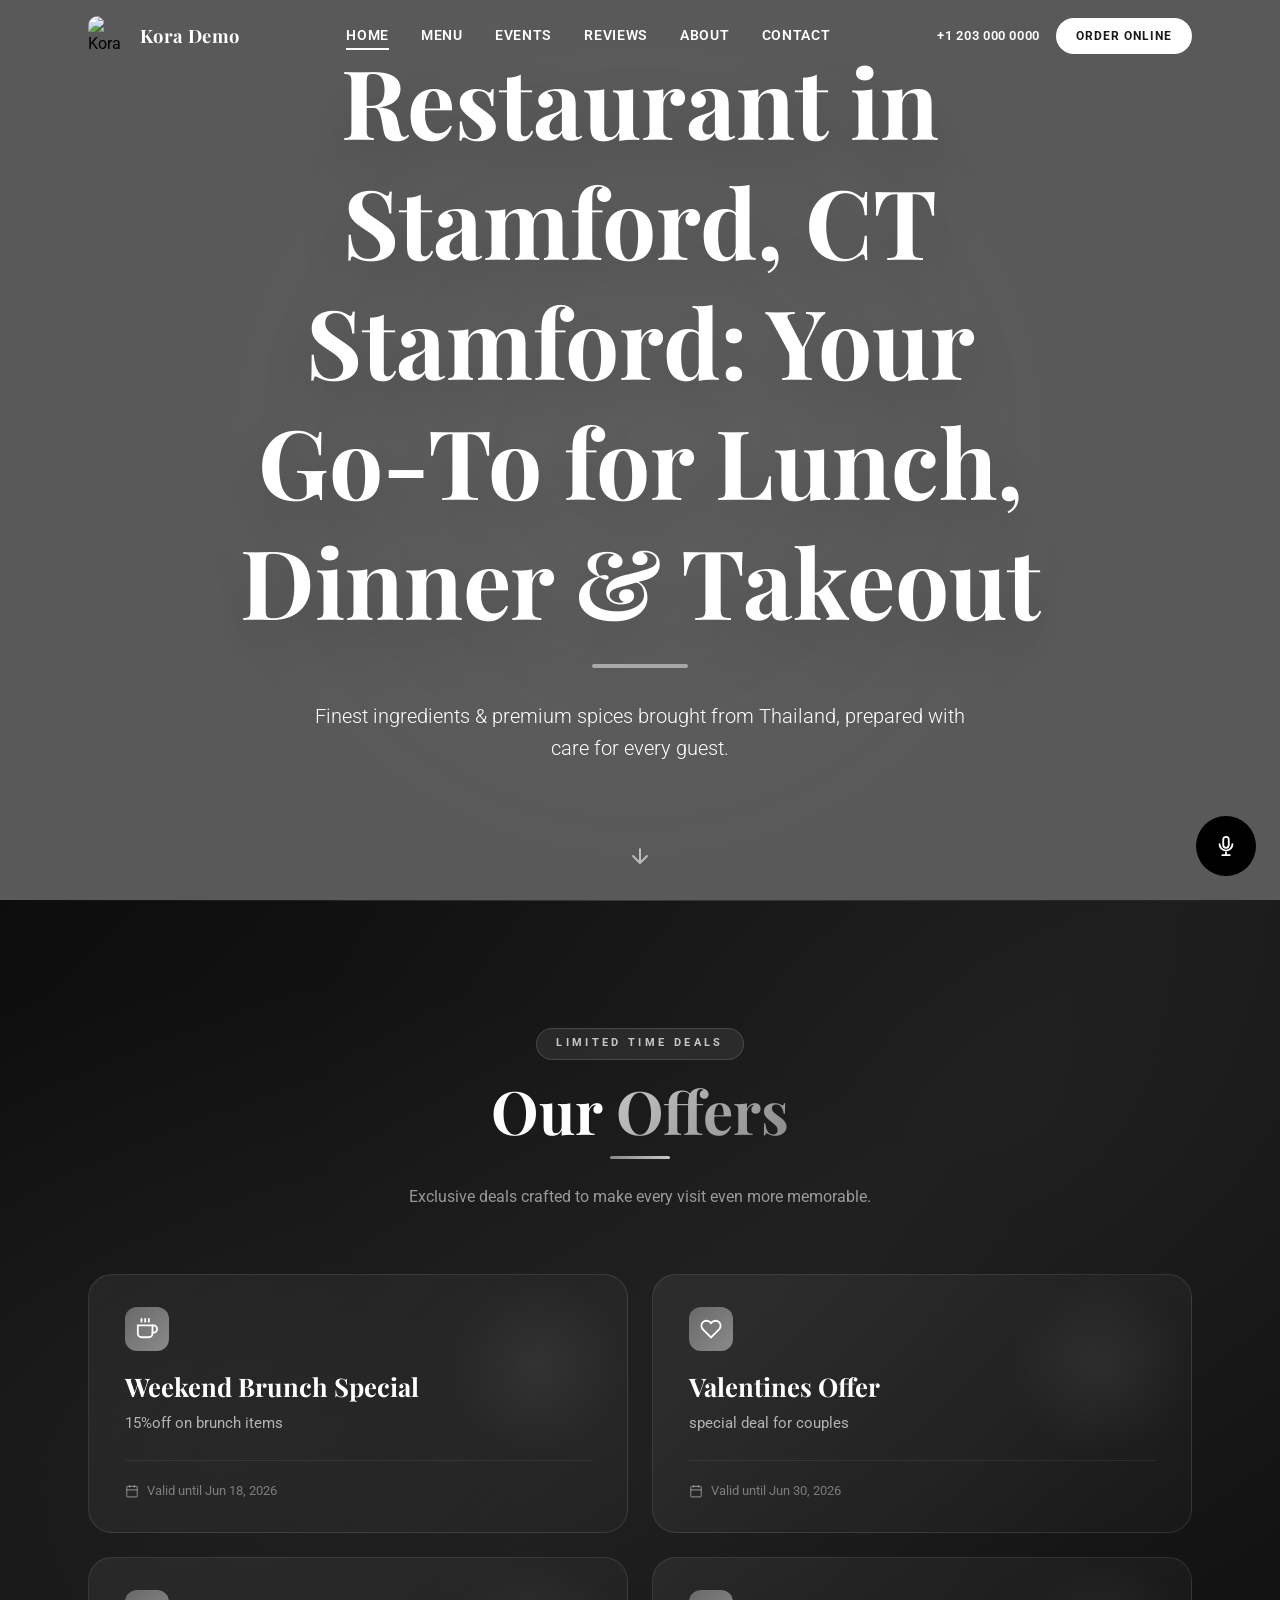
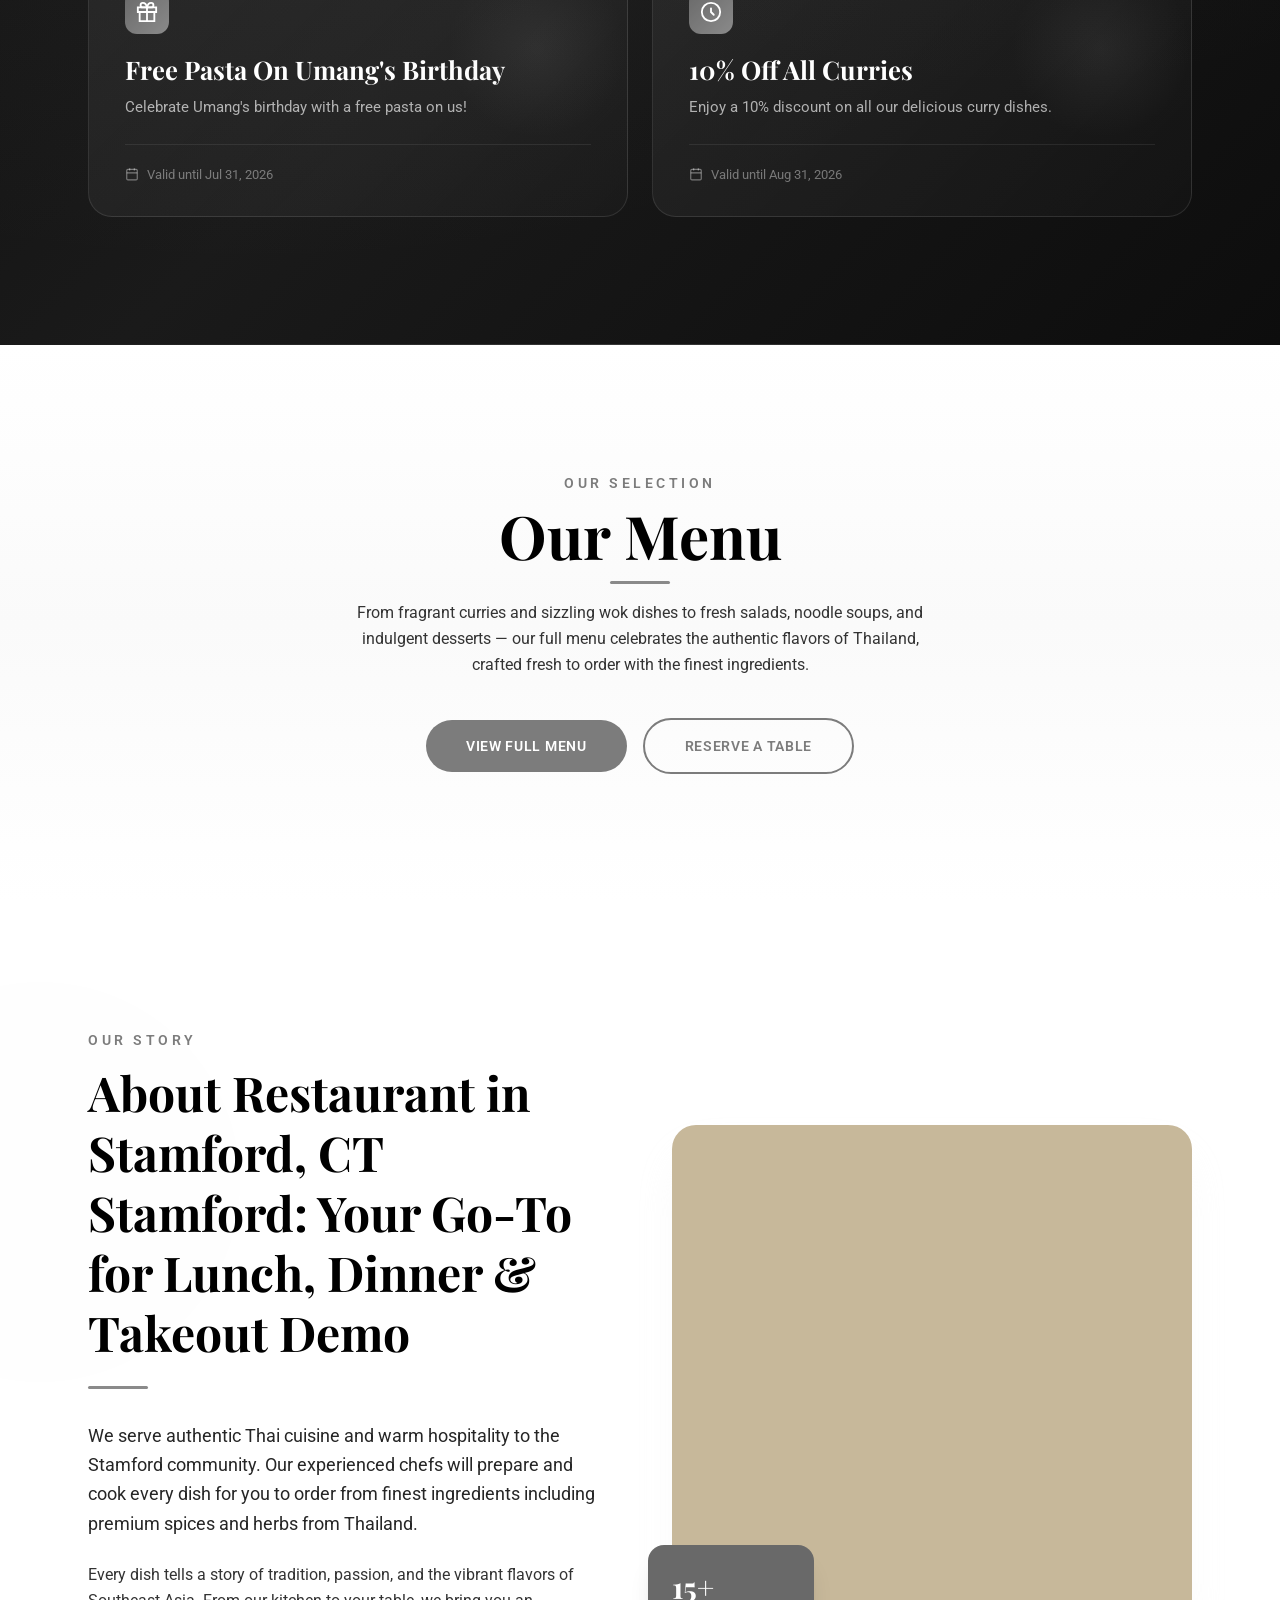
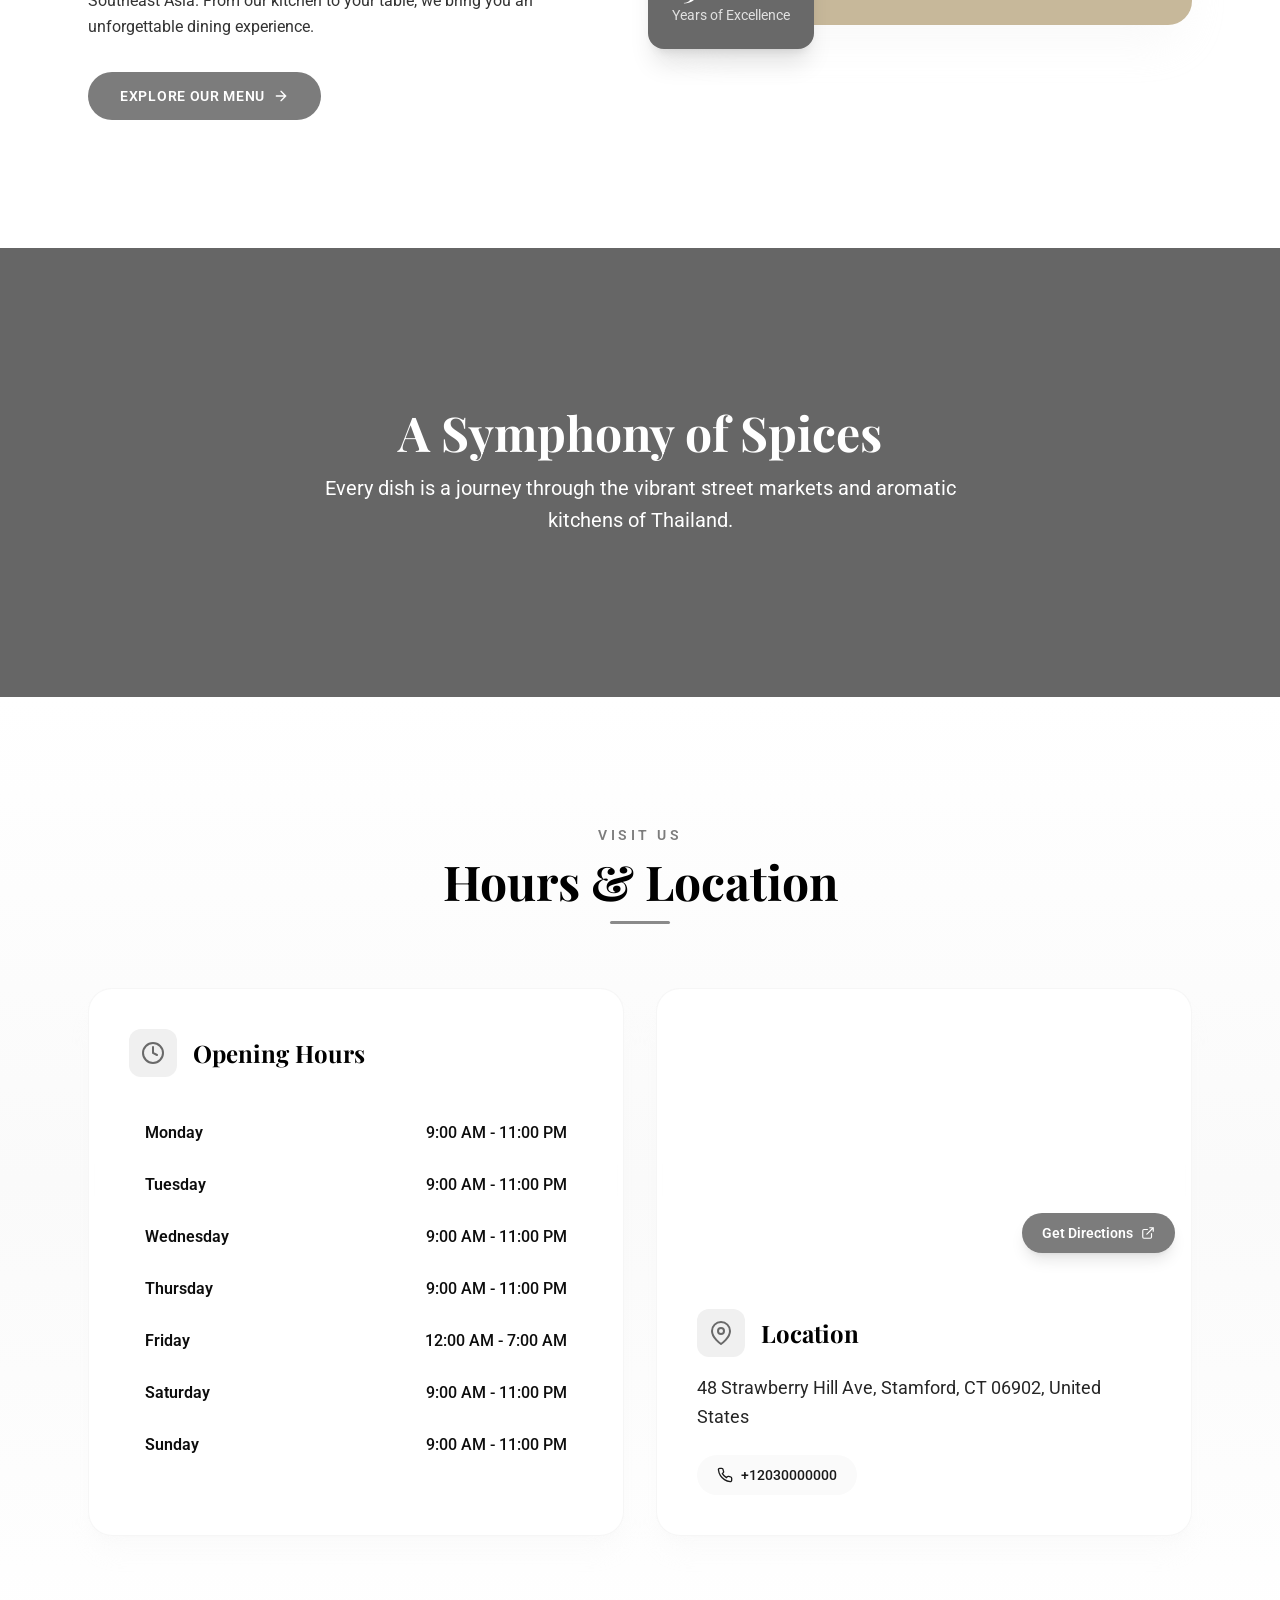
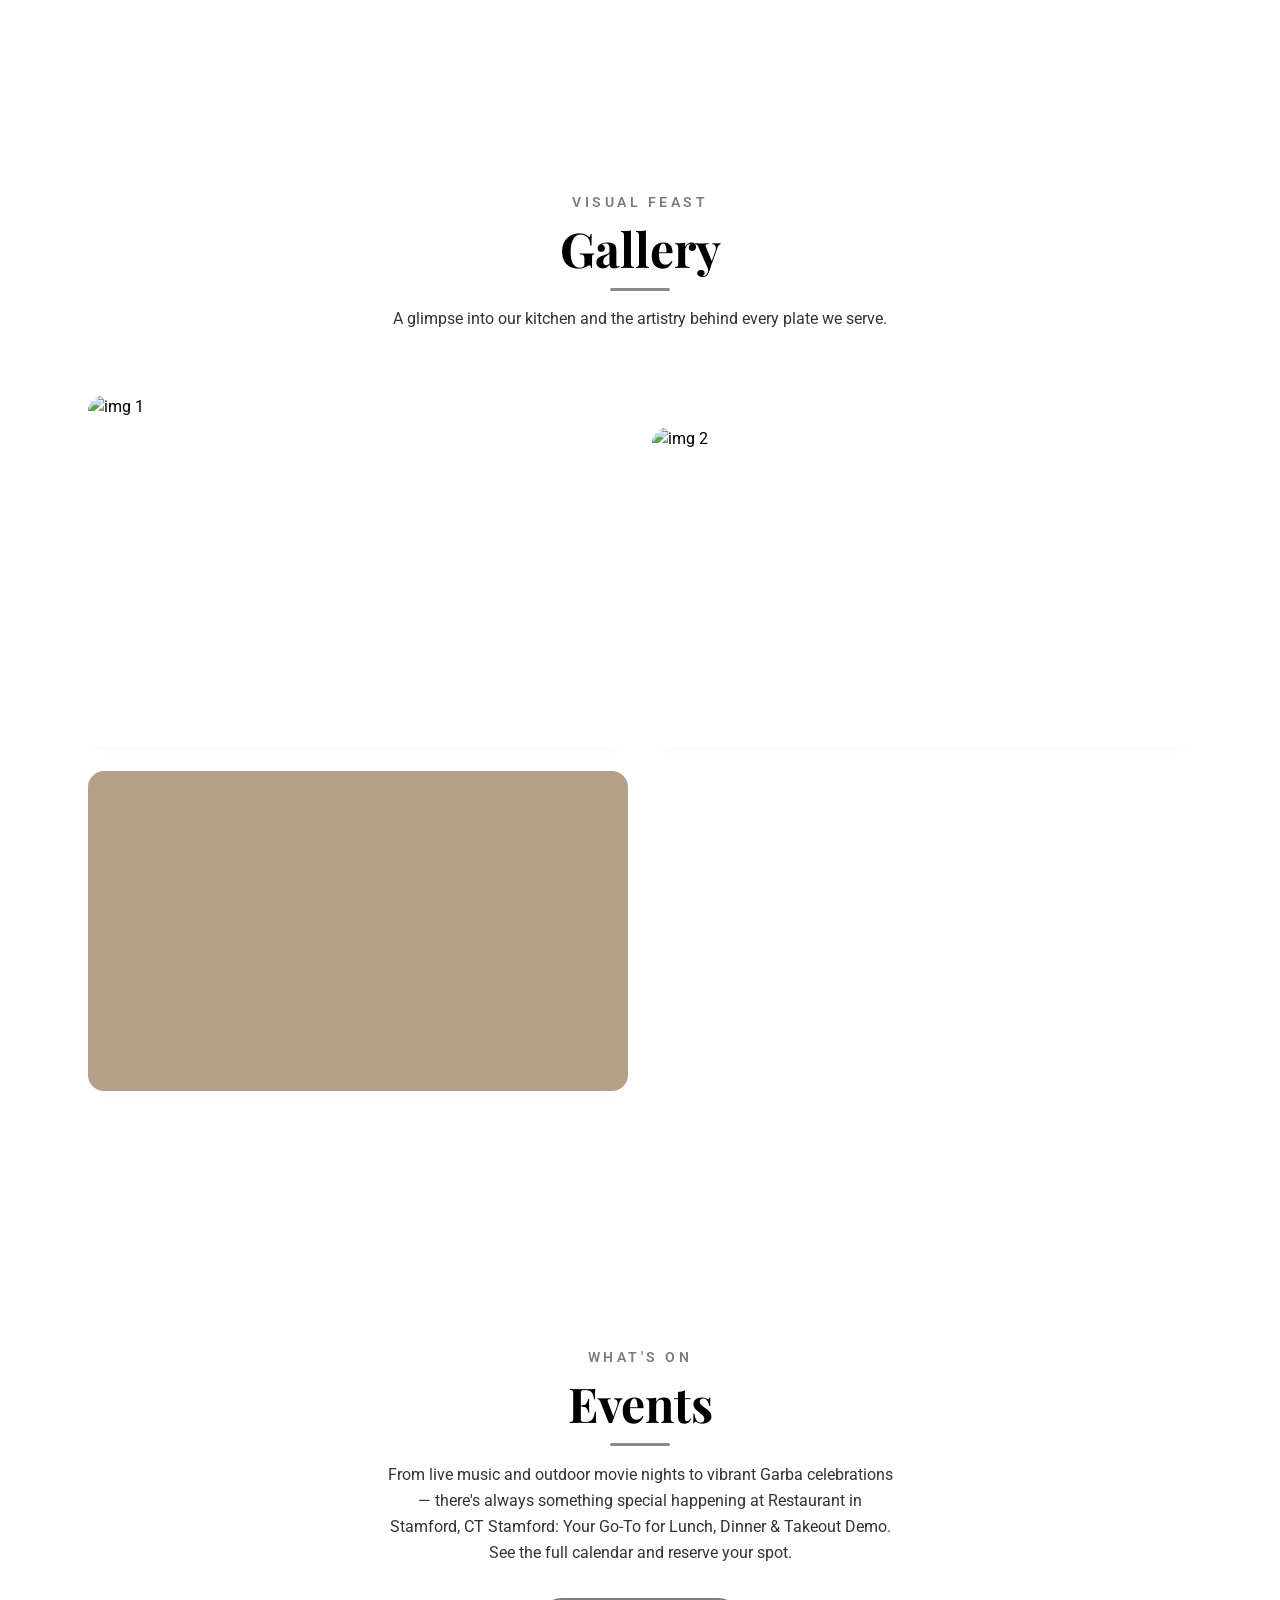
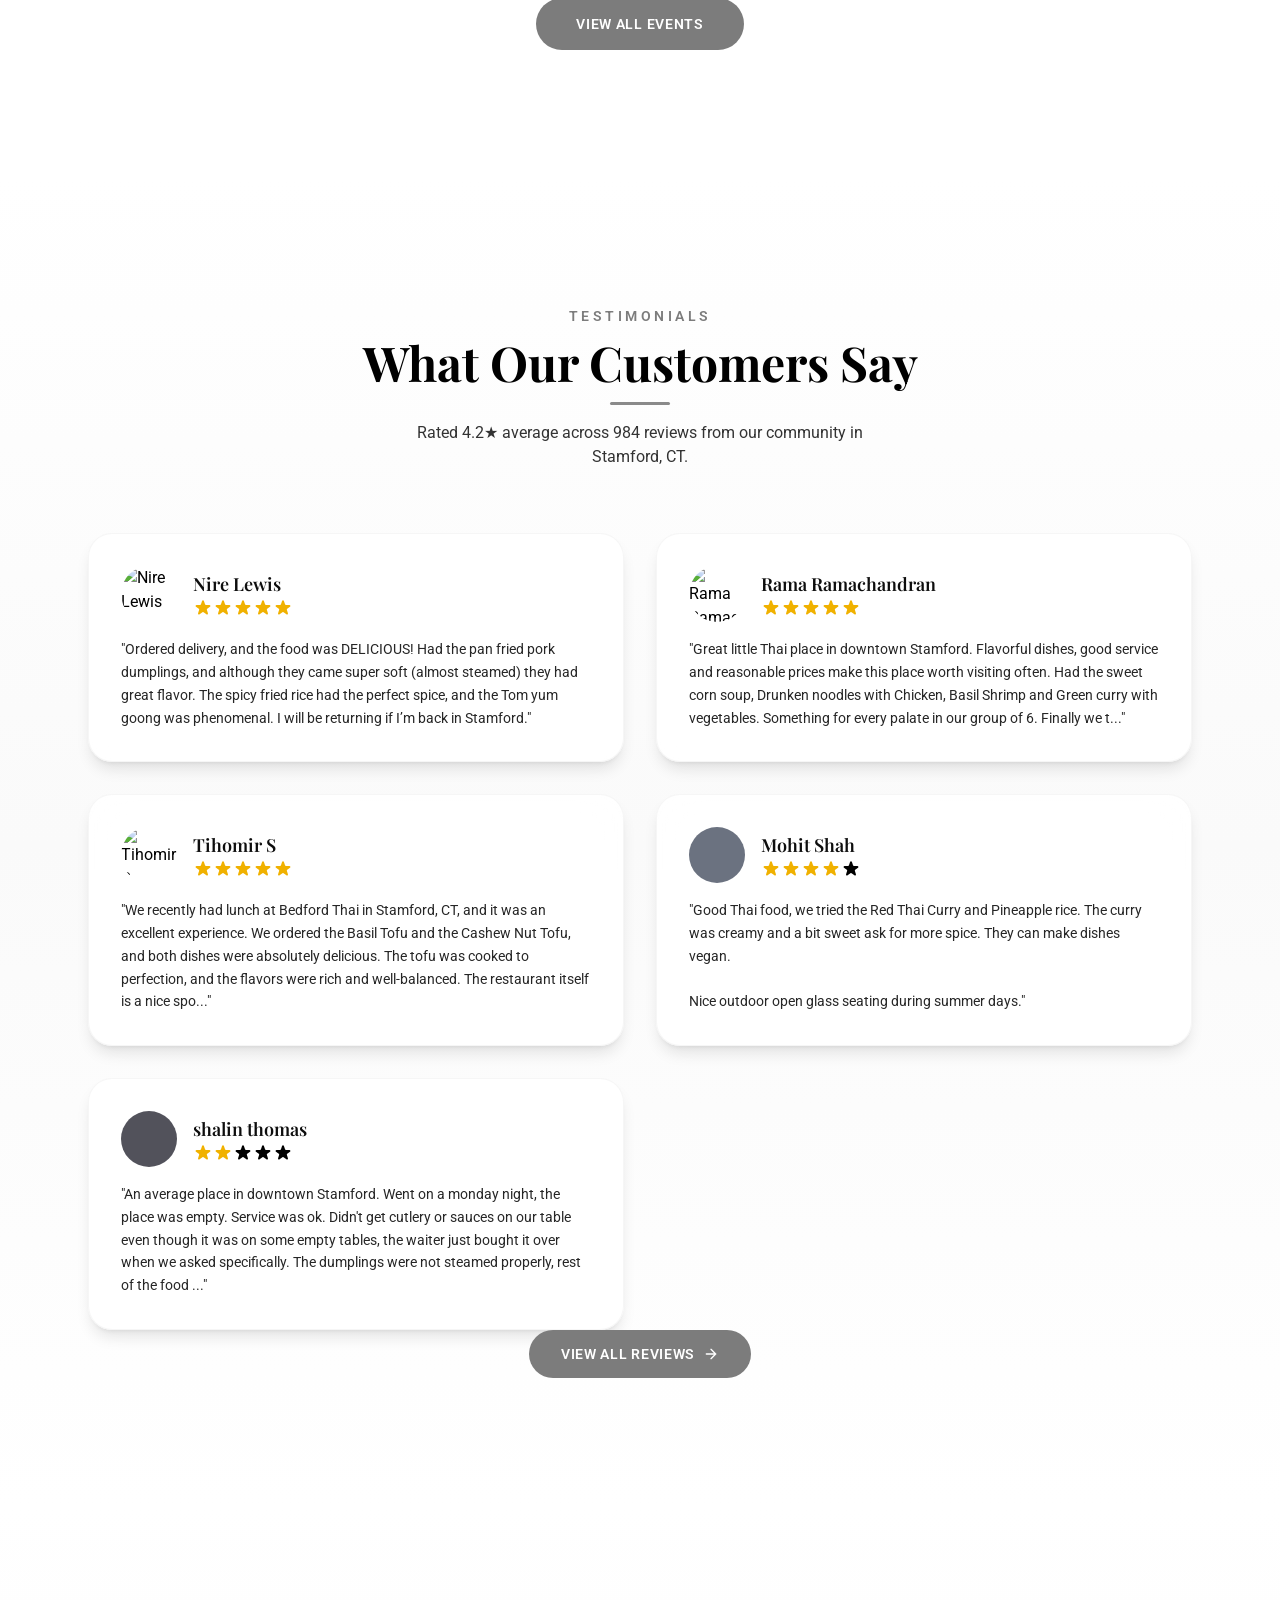
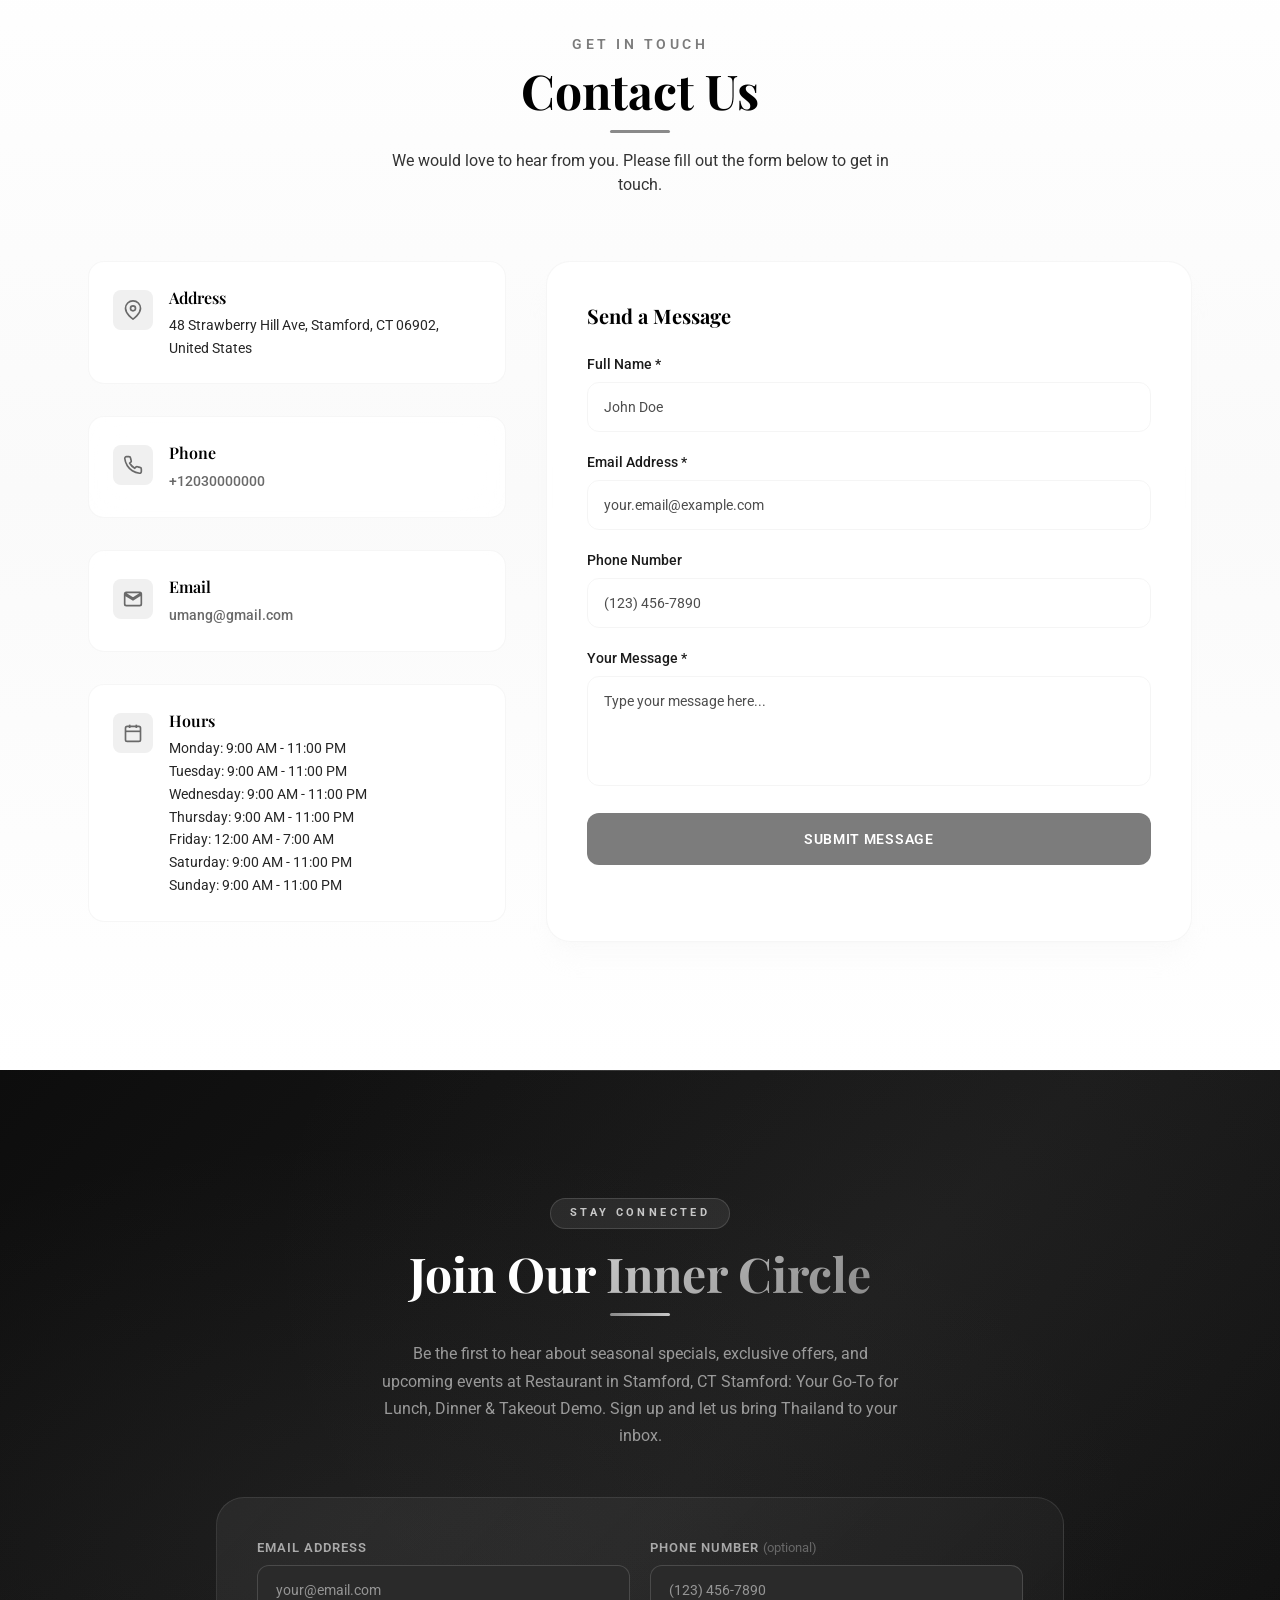
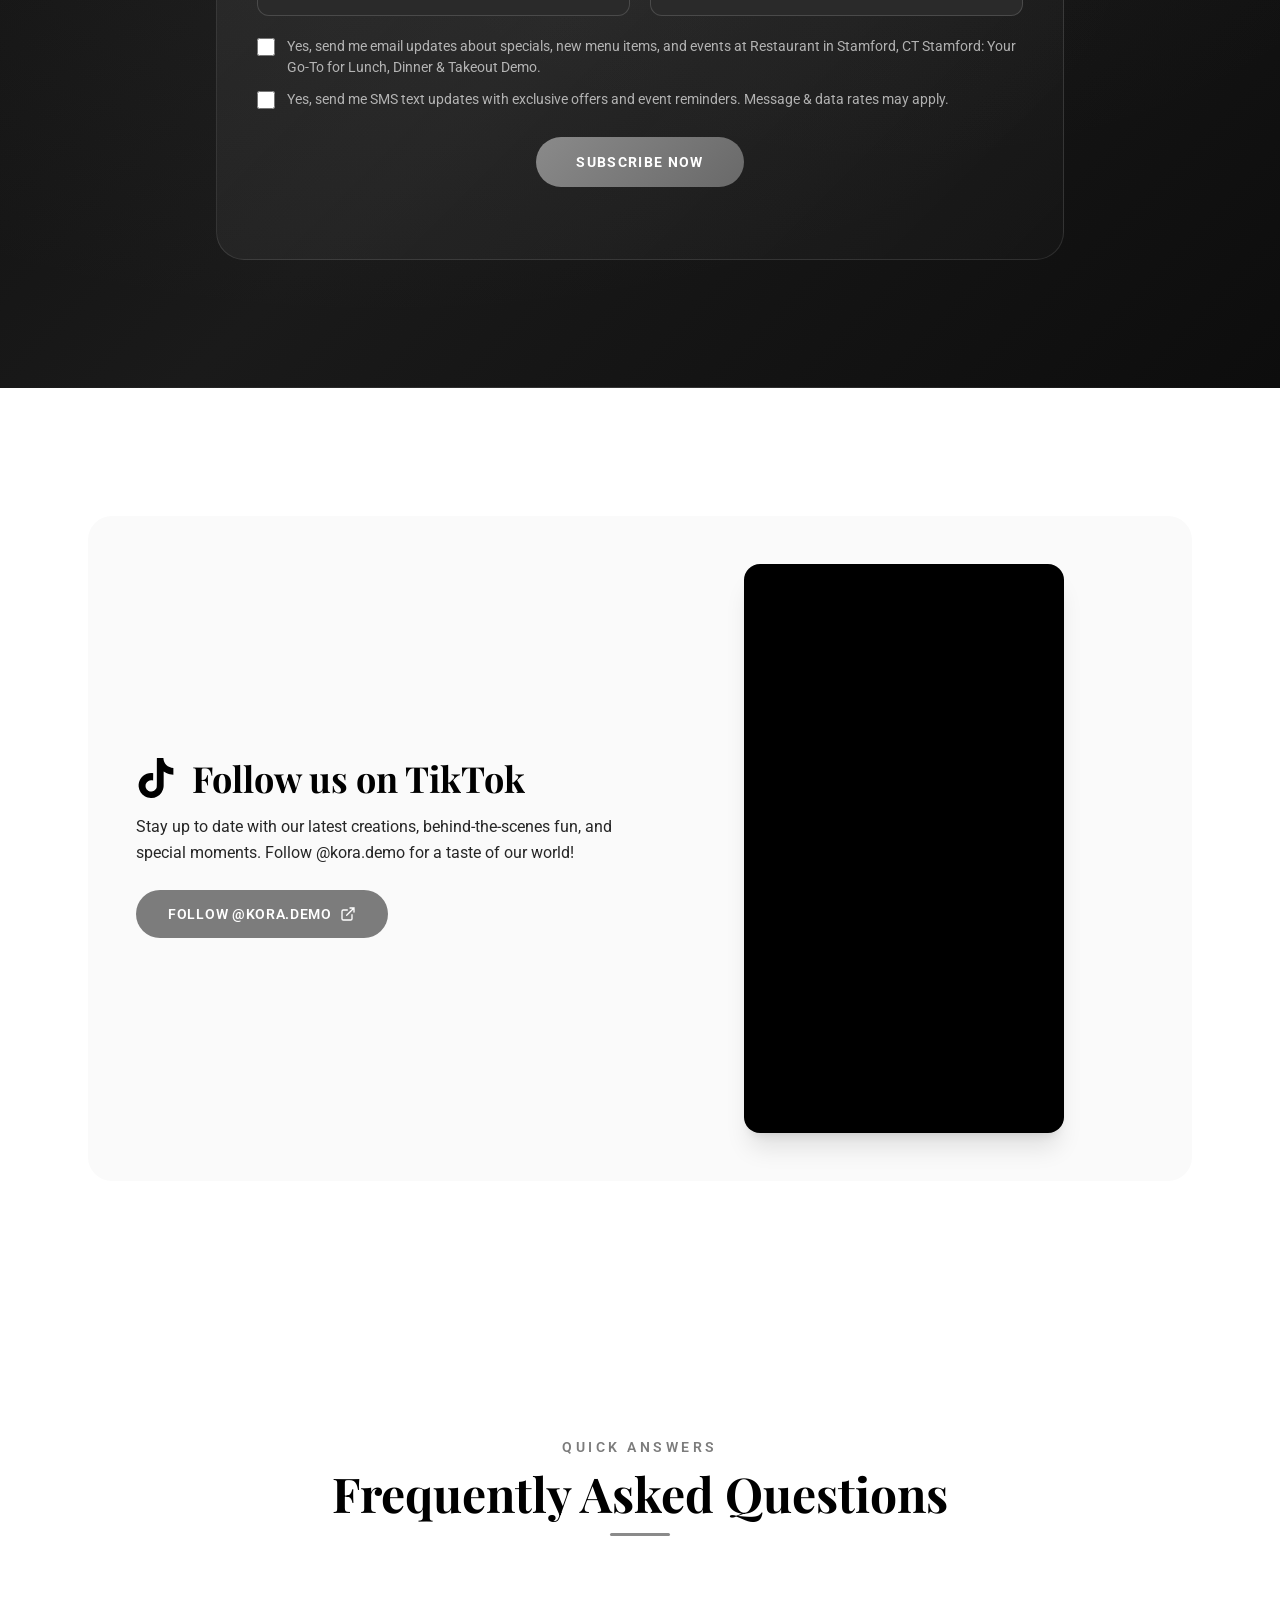
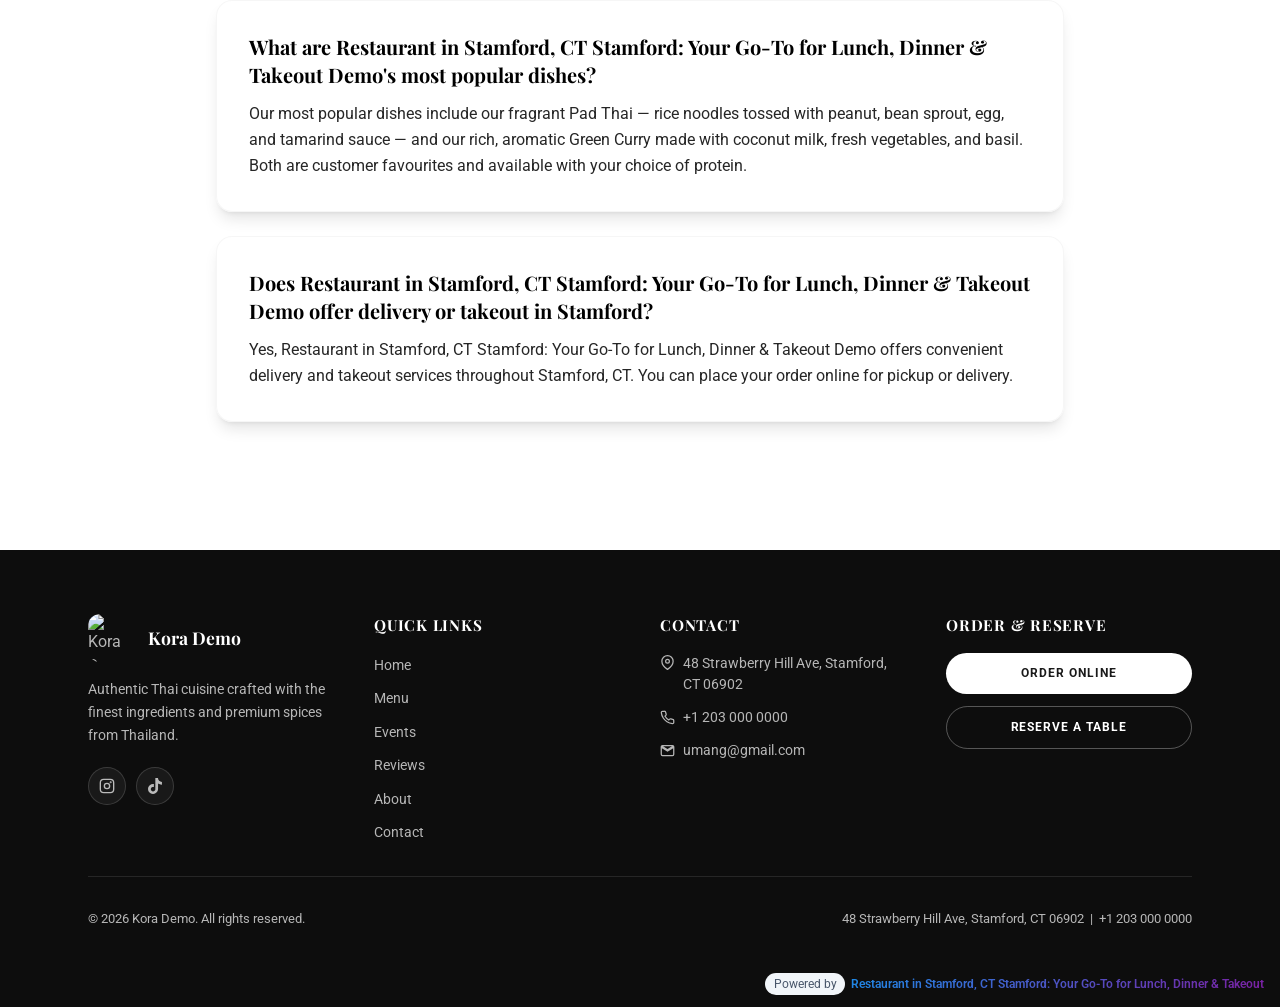
==== index.html @ 3c5827c4 "Remove duplicate hero header on homepage and update Curry Puff price to…" ====
<!DOCTYPE html>

<html lang="en">
<head>
<!-- KORA_TRACKING_GTM_HEAD_START -->
<!-- Google Tag Manager -->
<script>(function(w,d,s,l,i){w[l]=w[l]||[];w[l].push({'gtm.start':
new Date().getTime(),event:'gtm.js'});var f=d.getElementsByTagName(s)[0],
j=d.createElement(s),dl=l!='dataLayer'?'&l='+l:'';j.async=true;j.src=
'https://www.googletagmanager.com/gtm.js?id='+i+dl;f.parentNode.insertBefore(j,f);
})(window,document,'script','dataLayer','GTM-MJQBHSQM');</script>
<!-- End Google Tag Manager -->
<!-- KORA_TRACKING_GTM_HEAD_END -->

<!-- Google tag (gtag.js) -->
<script async src="https://www.googletagmanager.com/gtag/js?id=AW-18165004688"></script>
<script>
  window.dataLayer = window.dataLayer || [];
  function gtag(){dataLayer.push(arguments);}
  gtag('js', new Date());
  gtag('config', 'AW-18165004688');
</script>

<meta charset="utf-8"/>
<meta content="width=device-width, initial-scale=1.0" name="viewport"/>
<title>Kora Demo Stamford: Delicious Lunch, Dinner &amp; Takeout</title>
<meta content="Enjoy fresh and flavorful lunch, dinner, and takeout options at Kora Demo in Stamford, CT. Order online for convenient dine-in or delivery." name="description"/>
<meta content="Restaurant in Stamford, CT Stamford: Your Go-To for Lunch, Dinner & Takeout Demo" name="author"/>
<!-- Open Graph -->
<meta content="Kora Demo Stamford: Delicious Lunch, Dinner &amp; Takeout" property="og:title"/>
<meta content="Enjoy fresh and flavorful lunch, dinner, and takeout options at Kora Demo in Stamford, CT. Order online for convenient dine-in or delivery." property="og:description"/>
<meta content="website" property="og:type"/>
<meta content="https://korademo.com" property="og:url"/>
<meta content="Restaurant in Stamford, CT Stamford: Your Go-To for Lunch, Dinner & Takeout Demo" property="og:site_name"/>
<meta content="https://quseprdus1.blob.core.windows.net/kora-business-images/social-media/afaa6855-dc8b-4284-a459-9c753c8fd451/medialibrary/1781674810_rbpnce.jpg" property="og:image"/>
<meta content="Restaurant in Stamford, CT Stamford: Your Go-To for Lunch, Dinner & Takeout Demo logo" property="og:image:alt"/>
<!-- Twitter Card -->
<meta content="summary_large_image" name="twitter:card"/>
<meta content="Kora Demo Stamford: Delicious Lunch, Dinner &amp; Takeout" name="twitter:title"/>
<meta content="Enjoy fresh and flavorful lunch, dinner, and takeout options at Kora Demo in Stamford, CT. Order online for convenient dine-in or delivery." name="twitter:description"/>
<meta content="https://quseprdus1.blob.core.windows.net/kora-business-images/social-media/afaa6855-dc8b-4284-a459-9c753c8fd451/medialibrary/1781674810_rbpnce.jpg" name="twitter:image"/>
<!-- Favicon -->
<link href="https://quseprdus1.blob.core.windows.net/kora-business-images/social-media/afaa6855-dc8b-4284-a459-9c753c8fd451/medialibrary/1781674810_rbpnce.jpg" rel="icon" type="image/png"/>
<link href="https://quseprdus1.blob.core.windows.net/kora-business-images/social-media/afaa6855-dc8b-4284-a459-9c753c8fd451/medialibrary/1781674810_rbpnce.jpg" rel="shortcut icon" type="image/png"/>
<link href="https://quseprdus1.blob.core.windows.net/kora-business-images/social-media/afaa6855-dc8b-4284-a459-9c753c8fd451/medialibrary/1781674810_rbpnce.jpg" rel="apple-touch-icon"/>
<!-- Canonical -->
<link href="https://korademo.com" rel="canonical"/>
<!-- Hero image preload -->
<link as="image" href="https://quseprdus1.blob.core.windows.net/kora-business-images/user-media/afaa6855-dc8b-4284-a459-9c753c8fd451/de8c94d8-887e-4625-825f-ec262dbc28df/1778595086_i97ah0.webp" rel="preload"/>
<!-- JSON-LD Structured Data -->
<script type="application/ld+json">{
  "@context": "https://schema.org",
  "@type": "Restaurant",
  "name": "Restaurant in Stamford, CT Stamford: Your Go-To for Lunch, Dinner & Takeout Demo",
  "description": "We serve authentic Thai cuisine and warm hospitality to the Stamford community. Our experienced chefs will prepare and cook every dish for you to order from finest ingredients including premium spices and herbs from Thailand.",
  "telephone": "+12030000000",
  "image": "https://quseprdus1.blob.core.windows.net/kora-business-images/social-media/afaa6855-dc8b-4284-a459-9c753c8fd451/medialibrary/1781674810_rbpnce.jpg",
  "priceRange": "$$",
  "servesCuisine": "Thai",
  "address": {
    "@type": "PostalAddress",
    "streetAddress": "48 Strawberry Hill Ave",
    "addressLocality": "Stamford",
    "addressRegion": "CT",
    "postalCode": "06902",
    "addressCountry": "US"
  },
  "openingHoursSpecification": [
    {
      "@type": "OpeningHoursSpecification",
      "dayOfWeek": [
        "Monday",
        "Tuesday",
        "Wednesday",
        "Thursday",
        "Saturday",
        "Sunday"
      ],
      "opens": "09:00",
      "closes": "23:00"
    },
    {
      "@type": "OpeningHoursSpecification",
      "dayOfWeek": "Friday",
      "opens": "00:00",
      "closes": "07:00"
    }
  ],
  "sameAs": [
    "https://www.instagram.com/askkora.ai/",
    "https://www.tiktok.com/@kora.demo"
  ],
  "hasMenu": "https://korademo.com/#menu-page",
"review": [
    { "@type": "Review", "reviewRating": { "@type": "Rating", "ratingValue": "5" }, "author": { "@type": "Person", "name": "Nire Lewis" }, "reviewBody": "Ordered delivery, and the food was DELICIOUS! Had the pan fried pork dumplings, and although they came super soft (almost steamed) they had great flavor. The spicy fried rice had the perfect spice, and the Tom yum goong was phenomenal. I will be returning if I’m back in Stamford." },
    { "@type": "Review", "reviewRating": { "@type": "Rating", "ratingValue": "5" }, "author": { "@type": "Person", "name": "Rama Ramachandran" }, "reviewBody": "Great little Thai place in downtown Stamford.  Flavorful dishes, good service and reasonable prices make this place worth visiting often.  Had the sweet corn soup, Drunken noodles with Chicken, Basil Shrimp and Green curry with vegetables.  Something for every palate in our group of 6.  Finally we t..." },
    { "@type": "Review", "reviewRating": { "@type": "Rating", "ratingValue": "5" }, "author": { "@type": "Person", "name": "Tihomir S" }, "reviewBody": "We recently had lunch at Bedford Thai in Stamford, CT, and it was an excellent experience. We ordered the Basil Tofu and the Cashew Nut Tofu, and both dishes were absolutely delicious. The tofu was cooked to perfection, and the flavors were rich and well-balanced. The restaurant itself is a nice spo..." },
    { "@type": "Review", "reviewRating": { "@type": "Rating", "ratingValue": "4" }, "author": { "@type": "Person", "name": "Mohit Shah" }, "reviewBody": "Good Thai food, we tried the Red Thai Curry and Pineapple rice. The curry was creamy and a bit sweet ask for more spice. They can make dishes vegan.\n\nNice outdoor open glass seating during summer days." },
    { "@type": "Review", "reviewRating": { "@type": "Rating", "ratingValue": "2" }, "author": { "@type": "Person", "name": "shalin thomas" }, "reviewBody": "An average place in downtown Stamford. Went on a monday night, the place was empty. Service was ok. Didn't get cutlery or sauces on our table even though it was on some empty tables, the waiter just bought it over when we asked specifically. The dumplings were not steamed properly, rest of the food ..." }
  ],
  "aggregateRating": { "@type": "AggregateRating", "ratingValue": "4.2", "reviewCount": "984" }
}</script>
<!-- Stylesheets -->
<link href="assets/styles.css" rel="stylesheet"/>
<link href="assets/kora-voice/voice-widget.css" rel="stylesheet"/>
<!-- Scripts -->
<script>
window.KORA_CONFIG = {
  businessId: "afaa6855-dc8b-4284-a459-9c753c8fd451",
  apiBaseUrl: "https://kora-agent.grubtok.com",
  recaptchaSiteKey: "6LcsdJYsAAAAAAur-h7cYlZuGJTmijNHmOi5kFH7",
  features: {
    voice: {
      enabled: true,
      provider: "xai"
    }
  }
};
</script>
<link href="assets/kora-voice/voice-widget.css" rel="stylesheet"/>
<script>
window.KORA_CONFIG = window.KORA_CONFIG || {};
window.KORA_CONFIG.apiBaseUrl = "https://kora-agent.grubtok.com";
window.KORA_CONFIG.features = window.KORA_CONFIG.features || {};
window.KORA_CONFIG.features.voice = window.KORA_CONFIG.features.voice || {};
window.KORA_CONFIG.features.voice.enabled = true;
window.KORA_CONFIG.features.voice.provider = "xai";
</script>
<!-- KORA_GOOGLE_FONTS_START -->
<link rel="preconnect" href="https://fonts.googleapis.com">
<link rel="preconnect" href="https://fonts.gstatic.com" crossorigin>
<link rel="preload" as="style" href="https://fonts.googleapis.com/css2?family=Playfair+Display:wght@400;600;700&amp;family=Roboto:wght@400;600;700&amp;display=swap" onload="this.onload=null;this.rel='stylesheet'">
<noscript><link rel="stylesheet" href="https://fonts.googleapis.com/css2?family=Playfair+Display:wght@400;600;700&amp;family=Roboto:wght@400;600;700&amp;display=swap"></noscript>
<!-- KORA_GOOGLE_FONTS_END -->
<link href="assets/kora-voice/voice-widget.css" rel="stylesheet"/>
</head>
<body>
<!-- KORA_TRACKING_GTM_BODY_START -->
<!-- Google Tag Manager (noscript) -->
<noscript><iframe src="https://www.googletagmanager.com/ns.html?id=GTM-MJQBHSQM"
height="0" width="0" style="display:none;visibility:hidden"></iframe></noscript>
<!-- End Google Tag Manager (noscript) -->
<!-- KORA_TRACKING_GTM_BODY_END -->

<div id="site-header"></div>
<div class="antialiased">
<!-- ========== HERO SECTION ========== -->
<section class="relative min-h-[100vh] flex items-center justify-center text-center text-white overflow-hidden" id="top">
<div class="absolute inset-0 z-0">
<img alt="A delicious spread of authentic Thai dishes from Restaurant in Stamford, CT Stamford: Your Go-To for Lunch, Dinner & Takeout Demo" class="hero-bg absolute inset-0 w-full h-full object-cover ken-burns" decoding="async" fetchpriority="high" height="1280" id="heroImg" loading="eager" src="https://quseprdus1.blob.core.windows.net/kora-business-images/user-media/afaa6855-dc8b-4284-a459-9c753c8fd451/de8c94d8-887e-4625-825f-ec262dbc28df/1778595086_i97ah0.webp" width="1920"/>
</div>
<div class="hero-overlay absolute inset-0 z-[1]"></div>
<div class="hero-glow absolute inset-0 z-[1] opacity-30"></div>
<!-- Floating decorative elements -->
<div class="deco-circle w-96 h-96 -top-48 -right-48 opacity-20 float-particle"></div>
<div class="deco-circle w-64 h-64 -bottom-32 -left-32 opacity-15 float-particle"></div>
<div class="deco-circle w-48 h-48 top-1/3 right-1/4 opacity-10 float-particle"></div>
<div class="relative z-10 container mx-auto px-6 max-w-4xl">
<h1 class="reveal font-display text-6xl md:text-8xl font-bold drop-shadow-2xl mb-6 leading-tight">
        Restaurant in Stamford, CT Stamford: Your Go-To for Lunch, Dinner &amp; Takeout
      </h1>
<div class="reveal reveal-delay-250 w-24 h-1 bg-brand-400 mx-auto mb-8 rounded-full"></div>
<p class="reveal reveal-delay-350 text-lg md:text-xl opacity-90 max-w-2xl mx-auto leading-relaxed font-light mb-10">
        Finest ingredients &amp; premium spices brought from Thailand, prepared with care for every guest.
      </p>
<div class="reveal reveal-delay-500 flex flex-col sm:flex-row items-center justify-center gap-4">
<a class="btn-primary px-10 py-4 rounded-full text-sm font-semibold uppercase tracking-wider pulse-cta" href="menu.html">
<span>View Full Menu</span>
</a>
<a class="btn-outline px-10 py-4 rounded-full text-sm font-semibold uppercase tracking-wider bg-white/10 backdrop-blur-sm border-white/40 text-white hover:bg-white hover:text-brand-800 hover:border-white" href="tel:+12030000000">
<span>Reserve a Table</span>
</a>
</div>
</div>
<div class="absolute bottom-8 left-1/2 -translate-x-1/2 z-10 animate-bounce">
<svg class="opacity-60" fill="none" height="24" stroke="white" stroke-linecap="round" stroke-width="2" viewbox="0 0 24 24" width="24">
<path d="M12 5v14M5 12l7 7 7-7"></path>
</svg>
</div>
</section>
<!-- ========== OFFERS ========== -->
<section class="py-24 md:py-32 relative overflow-hidden" id="offers" style="background: linear-gradient(135deg, #0d0d0d 0%, #1a1a1a 50%, #0d0d0d 100%);">
<!-- Decorative background elements -->
<div class="absolute inset-0 pointer-events-none" style="background: radial-gradient(ellipse at 20% 50%, rgba(138,138,138,0.08) 0%, transparent 60%), radial-gradient(ellipse at 80% 20%, rgba(138,138,138,0.06) 0%, transparent 50%);"></div>
<div class="absolute top-0 left-0 w-full h-px" style="background: linear-gradient(90deg, transparent, rgba(138,138,138,0.3), transparent);"></div>
<div class="absolute bottom-0 left-0 w-full h-px" style="background: linear-gradient(90deg, transparent, rgba(138,138,138,0.3), transparent);"></div>
<div class="container mx-auto px-6 max-w-6xl relative z-10">
<!-- Section Header -->
<div class="text-center mb-16 reveal">
<span style="display:inline-block; background: rgba(138,138,138,0.15); border: 1px solid rgba(138,138,138,0.3); color: #c7c7c7; font-size: 0.7rem; font-weight: 700; letter-spacing: 0.3em; text-transform: uppercase; padding: 0.4rem 1.2rem; border-radius: 999px; margin-bottom: 1.25rem;">Limited Time Deals</span>
<h2 class="font-display text-4xl md:text-6xl font-bold mb-4" style="color: #ffffff;">Our <span style="background: linear-gradient(135deg, #c7c7c7, #8a8a8a); -webkit-background-clip: text; -webkit-text-fill-color: transparent; background-clip: text;">Offers</span></h2>
<div class="mx-auto mb-6" style="width: 60px; height: 3px; background: linear-gradient(90deg, #8a8a8a, #c7c7c7); border-radius: 2px;"></div>
<p style="color: rgba(255,255,255,0.55); max-width: 480px; margin: 0 auto; font-size: 1rem; line-height: 1.7;">Exclusive deals crafted to make every visit even more memorable.</p>
</div>
<!-- Offers Grid -->
<div class="grid md:grid-cols-2 gap-6 stagger-children">
<!-- weekend brunch special -->
<div class="reveal-scale" onmouseout="this.style.transform='translateY(0)';this.style.boxShadow='none'" onmouseover="this.style.transform='translateY(-6px)';this.style.boxShadow='0 24px 48px rgba(0,0,0,0.4)'" style="background: linear-gradient(135deg, rgba(255,255,255,0.06) 0%, rgba(255,255,255,0.02) 100%); border: 1px solid rgba(255,255,255,0.1); border-radius: 24px; padding: 2rem 2.25rem; position: relative; overflow: hidden; transition: transform 0.35s cubic-bezier(0.16,1,0.3,1), box-shadow 0.35s ease;">
<div style="position:absolute; top:0; right:0; width:180px; height:180px; background: radial-gradient(circle, rgba(138,138,138,0.12) 0%, transparent 70%); pointer-events:none;"></div>
<div style="display:flex; align-items:center; gap:0.75rem; margin-bottom:1.25rem;">
<div style="width:44px; height:44px; border-radius:12px; background: linear-gradient(135deg, #696969, #8a8a8a); display:flex; align-items:center; justify-content:center; flex-shrink:0;">
<svg fill="none" height="22" stroke="white" stroke-linecap="round" stroke-width="2" viewbox="0 0 24 24" width="22"><path d="M18 8h1a4 4 0 0 1 0 8h-1"></path><path d="M2 8h16v9a4 4 0 0 1-4 4H6a4 4 0 0 1-4-4V8z"></path><line x1="6" x2="6" y1="1" y2="4"></line><line x1="10" x2="10" y1="1" y2="4"></line><line x1="14" x2="14" y1="1" y2="4"></line></svg>
</div>
</div>
<h3 class="font-display capitalize" style="font-size: 1.6rem; font-weight: 700; color: #ffffff; margin-bottom: 0.6rem; line-height: 1.2;">weekend brunch special</h3>
<p style="color: rgba(255,255,255,0.65); font-size: 0.95rem; line-height: 1.65; margin-bottom: 1.5rem;">15%off on brunch items</p>
<div style="display:flex; align-items:center; justify-content:space-between; padding-top:1.25rem; border-top: 1px solid rgba(255,255,255,0.08);">
<div style="display:flex; align-items:center; gap:0.5rem; color: rgba(255,255,255,0.4); font-size:0.8rem;">
<svg fill="none" height="14" stroke="currentColor" stroke-width="2" viewbox="0 0 24 24" width="14"><rect height="18" rx="2" width="18" x="3" y="4"></rect><line x1="16" x2="16" y1="2" y2="6"></line><line x1="8" x2="8" y1="2" y2="6"></line><line x1="3" x2="21" y1="10" y2="10"></line></svg>
        Valid until Jun 18, 2026
      </div>
</div>
</div>
<!-- valentines offer -->
<div class="reveal-scale" onmouseout="this.style.transform='translateY(0)';this.style.boxShadow='none'" onmouseover="this.style.transform='translateY(-6px)';this.style.boxShadow='0 24px 48px rgba(0,0,0,0.4)'" style="background: linear-gradient(135deg, rgba(255,255,255,0.06) 0%, rgba(255,255,255,0.02) 100%); border: 1px solid rgba(255,255,255,0.1); border-radius: 24px; padding: 2rem 2.25rem; position: relative; overflow: hidden; transition: transform 0.35s cubic-bezier(0.16,1,0.3,1), box-shadow 0.35s ease;">
<div style="position:absolute; top:0; right:0; width:180px; height:180px; background: radial-gradient(circle, rgba(138,138,138,0.12) 0%, transparent 70%); pointer-events:none;"></div>
<div style="display:flex; align-items:center; gap:0.75rem; margin-bottom:1.25rem;">
<div style="width:44px; height:44px; border-radius:12px; background: linear-gradient(135deg, #696969, #8a8a8a); display:flex; align-items:center; justify-content:center; flex-shrink:0;">
<svg fill="none" height="22" stroke="white" stroke-linecap="round" stroke-width="2" viewbox="0 0 24 24" width="22"><path d="M20.84 4.61a5.5 5.5 0 0 0-7.78 0L12 5.67l-1.06-1.06a5.5 5.5 0 0 0-7.78 7.78l1.06 1.06L12 21.23l7.78-7.78 1.06-1.06a5.5 5.5 0 0 0 0-7.78z"></path></svg>
</div>
</div>
<h3 class="font-display capitalize" style="font-size: 1.6rem; font-weight: 700; color: #ffffff; margin-bottom: 0.6rem; line-height: 1.2;">valentines offer</h3>
<p style="color: rgba(255,255,255,0.65); font-size: 0.95rem; line-height: 1.65; margin-bottom: 1.5rem;">special deal for couples</p>
<div style="display:flex; align-items:center; justify-content:space-between; padding-top:1.25rem; border-top: 1px solid rgba(255,255,255,0.08);">
<div style="display:flex; align-items:center; gap:0.5rem; color: rgba(255,255,255,0.4); font-size:0.8rem;">
<svg fill="none" height="14" stroke="currentColor" stroke-width="2" viewbox="0 0 24 24" width="14"><rect height="18" rx="2" width="18" x="3" y="4"></rect><line x1="16" x2="16" y1="2" y2="6"></line><line x1="8" x2="8" y1="2" y2="6"></line><line x1="3" x2="21" y1="10" y2="10"></line></svg>
        Valid until Jun 30, 2026
      </div>
</div>
</div>
<!-- free pasta on umang's birthday -->
<div class="reveal-scale" onmouseout="this.style.transform='translateY(0)';this.style.boxShadow='none'" onmouseover="this.style.transform='translateY(-6px)';this.style.boxShadow='0 24px 48px rgba(0,0,0,0.4)'" style="background: linear-gradient(135deg, rgba(255,255,255,0.06) 0%, rgba(255,255,255,0.02) 100%); border: 1px solid rgba(255,255,255,0.1); border-radius: 24px; padding: 2rem 2.25rem; position: relative; overflow: hidden; transition: transform 0.35s cubic-bezier(0.16,1,0.3,1), box-shadow 0.35s ease;">
<div style="position:absolute; top:0; right:0; width:180px; height:180px; background: radial-gradient(circle, rgba(138,138,138,0.12) 0%, transparent 70%); pointer-events:none;"></div>
<div style="display:flex; align-items:center; gap:0.75rem; margin-bottom:1.25rem;">
<div style="width:44px; height:44px; border-radius:12px; background: linear-gradient(135deg, #696969, #8a8a8a); display:flex; align-items:center; justify-content:center; flex-shrink:0;">
<svg fill="none" height="22" stroke="white" stroke-linecap="round" stroke-width="2" viewbox="0 0 24 24" width="22"><path d="M20 12V22H4V12"></path><path d="M22 7H2v5h20V7z"></path><path d="M12 22V7"></path><path d="M12 7H7.5a2.5 2.5 0 0 1 0-5C11 2 12 7 12 7z"></path><path d="M12 7h4.5a2.5 2.5 0 0 0 0-5C13 2 12 7 12 7z"></path></svg>
</div>
</div>
<h3 class="font-display capitalize" style="font-size: 1.6rem; font-weight: 700; color: #ffffff; margin-bottom: 0.6rem; line-height: 1.2;">free pasta on umang's birthday</h3>
<p style="color: rgba(255,255,255,0.65); font-size: 0.95rem; line-height: 1.65; margin-bottom: 1.5rem;">Celebrate Umang's birthday with a free pasta on us!</p>
<div style="display:flex; align-items:center; justify-content:space-between; padding-top:1.25rem; border-top: 1px solid rgba(255,255,255,0.08);">
<div style="display:flex; align-items:center; gap:0.5rem; color: rgba(255,255,255,0.4); font-size:0.8rem;">
<svg fill="none" height="14" stroke="currentColor" stroke-width="2" viewbox="0 0 24 24" width="14"><rect height="18" rx="2" width="18" x="3" y="4"></rect><line x1="16" x2="16" y1="2" y2="6"></line><line x1="8" x2="8" y1="2" y2="6"></line><line x1="3" x2="21" y1="10" y2="10"></line></svg>
        Valid until Jul 31, 2026
      </div>
</div>
</div>
<!-- 10% Off All Curries -->
<div class="reveal-scale" onmouseout="this.style.transform='translateY(0)';this.style.boxShadow='none'" onmouseover="this.style.transform='translateY(-6px)';this.style.boxShadow='0 24px 48px rgba(0,0,0,0.4)'" style="background: linear-gradient(135deg, rgba(255,255,255,0.06) 0%, rgba(255,255,255,0.02) 100%); border: 1px solid rgba(255,255,255,0.1); border-radius: 24px; padding: 2rem 2.25rem; position: relative; overflow: hidden; transition: transform 0.35s cubic-bezier(0.16,1,0.3,1), box-shadow 0.35s ease;">
<div style="position:absolute; top:0; right:0; width:180px; height:180px; background: radial-gradient(circle, rgba(138,138,138,0.12) 0%, transparent 70%); pointer-events:none;"></div>
<div style="display:flex; align-items:center; gap:0.75rem; margin-bottom:1.25rem;">
<div style="width:44px; height:44px; border-radius:12px; background: linear-gradient(135deg, #696969, #8a8a8a); display:flex; align-items:center; justify-content:center; flex-shrink:0;">
<svg fill="none" height="22" stroke="white" stroke-linecap="round" stroke-width="2" viewbox="0 0 24 24" width="22"><path d="M12 2a10 10 0 1 0 10 10A10 10 0 0 0 12 2z"></path><path d="M12 8v4l3 3"></path></svg>
</div>
</div>
<h3 class="font-display capitalize" style="font-size: 1.6rem; font-weight: 700; color: #ffffff; margin-bottom: 0.6rem; line-height: 1.2;">10% Off All Curries</h3>
<p style="color: rgba(255,255,255,0.65); font-size: 0.95rem; line-height: 1.65; margin-bottom: 1.5rem;">Enjoy a 10% discount on all our delicious curry dishes.</p>
<div style="display:flex; align-items:center; justify-content:space-between; padding-top:1.25rem; border-top: 1px solid rgba(255,255,255,0.08);">
<div style="display:flex; align-items:center; gap:0.5rem; color: rgba(255,255,255,0.4); font-size:0.8rem;">
<svg fill="none" height="14" stroke="currentColor" stroke-width="2" viewbox="0 0 24 24" width="14"><rect height="18" rx="2" width="18" x="3" y="4"></rect><line x1="16" x2="16" y1="2" y2="6"></line><line x1="8" x2="8" y1="2" y2="6"></line><line x1="3" x2="21" y1="10" y2="10"></line></svg>
        Valid until Aug 31, 2026
      </div>
</div>
</div>
</div>
</div>
</section>
<!-- ========== MENU TEASER ========== -->
<section class="py-24 md:py-32 relative overflow-hidden" id="menu-page" style="background: linear-gradient(180deg, #ffffff 0%, #fafafa 50%, #ffffff 100%);">
<div class="deco-circle w-[600px] h-[600px] -top-80 -left-80 opacity-10"></div>
<div class="deco-circle w-[400px] h-[400px] -bottom-40 -right-40 opacity-10"></div>
<div class="container mx-auto px-6 max-w-6xl relative z-10">
<div class="text-center mb-10 reveal">
<p class="text-brand-600 text-sm font-semibold tracking-[0.25em] uppercase mb-3">Our Selection</p>
<h2 class="font-display text-4xl md:text-6xl font-bold text-ink-900 mb-4">Our Menu</h2>
<div class="section-divider mx-auto"></div>
<p class="text-ink-500 mt-4 max-w-xl mx-auto leading-relaxed">From fragrant curries and sizzling wok dishes to fresh salads, noodle soups, and indulgent desserts — our full menu celebrates the authentic flavors of Thailand, crafted fresh to order with the finest ingredients.</p>
</div>
<div class="reveal flex flex-col sm:flex-row items-center justify-center gap-4 mt-8">
<a class="btn-primary px-10 py-4 rounded-full text-sm font-semibold uppercase tracking-wider" href="menu.html">
<span>View Full Menu</span>
</a>
<a class="btn-outline px-10 py-4 rounded-full text-sm font-semibold uppercase tracking-wider" href="https://www.toasttab.com/bedford-thai-stamford-77-bedford-street-stamford-ct" rel="noopener noreferrer" target="_blank">
<span>Reserve a Table</span>
</a>
</div>
</div>
</section>
<!-- ========== ABOUT SECTION ========== -->
<section class="py-24 md:py-32 bg-white relative overflow-hidden" id="about">
<div class="deco-circle w-[400px] h-[400px] top-20 -left-40 opacity-20"></div>
<div class="container mx-auto px-6 max-w-6xl relative z-10">
<div class="grid md:grid-cols-2 gap-16 items-center">
<div class="reveal-left">
<p class="text-brand-600 text-sm font-semibold tracking-[0.25em] uppercase mb-3">Our Story</p>
<h2 class="font-display text-4xl md:text-5xl font-bold text-ink-900 mb-6 leading-tight">About Restaurant in Stamford, CT Stamford: Your Go-To for Lunch, Dinner & Takeout Demo</h2>
<div class="section-divider mb-8"></div>
<p class="text-ink-600 leading-relaxed text-lg mb-6">
            We serve authentic Thai cuisine and warm hospitality to the Stamford community. Our experienced chefs will
            prepare and cook every dish for you to order from finest ingredients including premium spices and herbs from
            Thailand.
          </p>
<p class="text-ink-500 leading-relaxed mb-8">
            Every dish tells a story of tradition, passion, and the vibrant flavors of Southeast Asia. From our kitchen
            to your table, we bring you an unforgettable dining experience.
          </p>
<a class="btn-primary inline-flex items-center gap-2 px-8 py-3.5 rounded-full text-sm font-semibold uppercase tracking-wider" href="#menu-page">
<span>Explore Our Menu</span>
<svg fill="none" height="16" stroke="currentColor" stroke-linecap="round" stroke-width="2" viewbox="0 0 24 24" width="16">
<path d="M5 12h14M12 5l7 7-7 7"></path>
</svg>
</a>
</div>
<div class="reveal-right relative">
<div class="relative">
<div class="w-full h-[500px] rounded-3xl shadow-2xl shadow-warm-300/40" style="background:#c7b89a;"></div>
<div class="absolute -bottom-6 -left-6 bg-brand-700 text-white p-6 rounded-2xl shadow-xl">
<p class="font-display text-3xl font-bold">15+</p>
<p class="text-sm opacity-80">Years of Excellence</p>
</div>
</div>
</div>
</div>
</div>
</section>
<!-- ========== PARALLAX DIVIDER ========== -->
<section class="relative py-40 bg-fixed bg-cover bg-center" style="background-image: url('https://images.unsplash.com/photo-1552611052-33e04de081de?q=80&amp;w=1974&amp;auto=format&amp;fit=crop');">
<div class="absolute inset-0 bg-black/60"></div>
<div class="relative container mx-auto px-6 text-center text-white z-10">
<div class="reveal">
<h2 class="font-display text-4xl md:text-5xl font-bold mb-4">A Symphony of Spices</h2>
<p class="text-lg md:text-xl max-w-2xl mx-auto leading-relaxed">
        Every dish is a journey through the vibrant street markets and aromatic kitchens of Thailand.
      </p>
</div>
</div>
</section>
<!-- ========== HOURS & LOCATION ========== -->
<section class="py-24 md:py-32 section-bg-alt relative" id="hours_location">
<div class="container mx-auto px-6 max-w-6xl">
<div class="text-center mb-16 reveal">
<p class="text-brand-600 text-sm font-semibold tracking-[0.25em] uppercase mb-3">Visit Us</p>
<h2 class="font-display text-4xl md:text-5xl font-bold text-ink-900 mb-4">Hours &amp; Location</h2>
<div class="section-divider mx-auto"></div>
</div>
<div class="grid grid-cols-1 gap-8 md:grid-cols-2">
<div class="reveal-left glass-card rounded-3xl p-8 md:p-10 shadow-xl shadow-warm-200/30" id="hours">
<div class="flex items-center gap-4 mb-8">
<div class="w-12 h-12 bg-brand-100 rounded-xl flex items-center justify-center text-brand-700">
<svg fill="none" height="24" stroke="currentColor" stroke-linecap="round" stroke-width="2" viewbox="0 0 24 24" width="24">
<circle cx="12" cy="12" r="10"></circle>
<polyline points="12 6 12 12 16 14"></polyline>
</svg>
</div>
<h3 class="font-display text-2xl font-bold text-ink-900">Opening Hours</h3>
</div>
<ul class="space-y-1 text-ink-600">
<li class="hours-row flex justify-between items-center py-3 px-4 rounded-lg"><span class="font-semibold text-ink-800">Monday</span><span class="font-medium text-ink-800 text-right">9:00 AM - 11:00 PM</span></li>
<li class="hours-row flex justify-between items-center py-3 px-4 rounded-lg"><span class="font-semibold text-ink-800">Tuesday</span><span class="font-medium text-ink-800 text-right">9:00 AM - 11:00 PM</span></li>
<li class="hours-row flex justify-between items-center py-3 px-4 rounded-lg"><span class="font-semibold text-ink-800">Wednesday</span><span class="font-medium text-ink-800 text-right">9:00 AM - 11:00 PM</span></li>
<li class="hours-row flex justify-between items-center py-3 px-4 rounded-lg"><span class="font-semibold text-ink-800">Thursday</span><span class="font-medium text-ink-800 text-right">9:00 AM - 11:00 PM</span></li>
<li class="hours-row flex justify-between items-center py-3 px-4 rounded-lg"><span class="font-semibold text-ink-800">Friday</span><span class="font-medium text-ink-800 text-right">12:00 AM - 7:00 AM</span></li>
<li class="hours-row flex justify-between items-center py-3 px-4 rounded-lg"><span class="font-semibold text-ink-800">Saturday</span><span class="font-medium text-ink-800 text-right">9:00 AM - 11:00 PM</span></li>
<li class="hours-row flex justify-between items-center py-3 px-4 rounded-lg"><span class="font-semibold text-ink-800">Sunday</span><span class="font-medium text-ink-800 text-right">9:00 AM - 11:00 PM</span></li>
</ul>
</div>
<div class="reveal-right glass-card rounded-3xl overflow-hidden shadow-xl shadow-warm-200/30" id="location">
<div class="relative">
<iframe class="map-frame w-full h-[280px]" loading="lazy" src="https://www.google.com/maps/search/?api=1&amp;query=48%20Strawberry%20Hill%20Ave%2C%20Stamford%20CT%2006902" title="Map of Restaurant in Stamford, CT Stamford: Your Go-To for Lunch, Dinner & Takeout Demo"></iframe>
<div class="absolute bottom-4 right-4">
<a class="btn-primary inline-flex items-center gap-2 px-5 py-2.5 rounded-full text-sm font-semibold shadow-lg" href="https://www.google.com/maps/search/?api=1&amp;query=48%20Strawberry%20Hill%20Ave%2C%20Stamford%20CT%2006902" rel="noopener noreferrer" target="_blank">
<span>Get Directions</span>
<svg fill="none" height="14" stroke="currentColor" stroke-linecap="round" stroke-width="2" viewbox="0 0 24 24" width="14">
<path d="M18 13v6a2 2 0 0 1-2 2H5a2 2 0 0 1-2-2V8a2 2 0 0 1 2-2h6M15 3h6v6M10 14L21 3"></path>
</svg>
</a>
</div>
</div>
<div class="p-8 md:p-10">
<div class="flex items-center gap-4 mb-4">
<div class="w-12 h-12 bg-brand-100 rounded-xl flex items-center justify-center text-brand-700">
<svg fill="none" height="24" stroke="currentColor" stroke-linecap="round" stroke-width="2" viewbox="0 0 24 24" width="24">
<path d="M21 10c0 7-9 13-9 13s-9-6-9-13a9 9 0 0 1 18 0z"></path>
<circle cx="12" cy="10" r="3"></circle>
</svg>
</div>
<h3 class="font-display text-2xl font-bold text-ink-900">Location</h3>
</div>
<p class="text-ink-600 text-lg leading-relaxed">48 Strawberry Hill Ave, Stamford, CT 06902, United States</p>
<div class="mt-6 flex flex-wrap gap-3">
<a class="inline-flex items-center gap-2 px-5 py-2.5 bg-warm-100 text-ink-700 rounded-full text-sm font-medium hover:bg-warm-200 transition-colors" href="tel:+12030000000">
<svg fill="none" height="16" stroke="currentColor" stroke-width="2" viewbox="0 0 24 24" width="16">
<path d="M22 16.92v3a2 2 0 0 1-2.18 2 19.79 19.79 0 0 1-8.63-3.07 19.5 19.5 0 0 1-6-6 19.79 19.79 0 0 1-3.07-8.67A2 2 0 0 1 4.11 2h3a2 2 0 0 1 2 1.72 12.84 12.84 0 0 0 .7 2.81 2 2 0 0 1-.45 2.11L8.09 9.91a16 16 0 0 0 6 6l1.27-1.27a2 2 0 0 1 2.11-.45 12.84 12.84 0 0 0 2.81.7A2 2 0 0 1 22 16.92z"></path>
</svg>
                +12030000000
              </a>
</div>
</div>
</div>
</div>
</div>
</section>
<!-- ========== GALLERY ========== -->
<section class="py-24 md:py-32 bg-white relative overflow-hidden" id="gallery">
<div class="deco-circle w-[300px] h-[300px] -bottom-40 -right-40 opacity-20"></div>
<div class="container mx-auto px-6 max-w-6xl relative z-10">
<div class="text-center mb-16 reveal">
<p class="text-brand-600 text-sm font-semibold tracking-[0.25em] uppercase mb-3">Visual Feast</p>
<h2 class="font-display text-4xl md:text-5xl font-bold text-ink-900 mb-4">Gallery</h2>
<div class="section-divider mx-auto"></div>
<p class="text-ink-500 mt-4 max-w-lg mx-auto">A glimpse into our kitchen and the artistry behind every plate we
          serve.</p>
</div>
<div class="grid grid-cols-2 md:grid-cols-2 gap-4 md:gap-6 stagger-children">
<div class="img-overlay rounded-2xl overflow-hidden shadow-lg shadow-warm-200/30">
<img alt="img 1" class="gallery-img w-full h-64 md:h-80 object-cover" height="320" loading="lazy" src="https://quseprdus1.blob.core.windows.net/kora-business-images/user-media/afaa6855-dc8b-4284-a459-9c753c8fd451/ff96a28a-1959-4f54-b66e-fd4184809a26/1784286049_bni5mt.jpg" width="300"/>
</div>
<div class="img-overlay rounded-2xl overflow-hidden shadow-lg shadow-warm-200/30 md:mt-8">
<img alt="img 2" class="gallery-img w-full h-64 md:h-80 object-cover" height="320" loading="lazy" src="https://quseprdus1.blob.core.windows.net/kora-business-images/generated/afaa6855-dc8b-4284-a459-9c753c8fd451/instagram_1784210774_355f8603_0.jpg" width="300"/>
</div>
<div class="img-overlay rounded-2xl overflow-hidden shadow-lg shadow-warm-200/30">
<div class="gallery-img w-full h-64 md:h-80" style="background:#b5a08a;"></div>
</div>
</div>
</div>
</section>
<!-- ========== EVENTS TEASER ========== -->
<section class="py-24 md:py-32 bg-white relative overflow-hidden" id="events">
<div class="deco-circle w-[400px] h-[400px] -top-40 -right-40 opacity-10"></div>
<div class="container mx-auto px-6 max-w-6xl relative z-10">
<div class="text-center reveal">
<p class="text-brand-600 text-sm font-semibold tracking-[0.25em] uppercase mb-3">What's On</p>
<h2 class="font-display text-4xl md:text-5xl font-bold text-ink-900 mb-4">Events</h2>
<div class="section-divider mx-auto"></div>
<p class="text-ink-500 mt-4 max-w-lg mx-auto leading-relaxed">From live music and outdoor movie nights to vibrant Garba celebrations — there's always something special happening at Restaurant in Stamford, CT Stamford: Your Go-To for Lunch, Dinner & Takeout Demo. See the full calendar and reserve your spot.</p>
<div class="mt-8 flex flex-col sm:flex-row items-center justify-center gap-4">
<a class="btn-primary px-10 py-4 rounded-full text-sm font-semibold uppercase tracking-wider" href="events.html">
<span>View All Events</span>
</a>
</div>
</div>
</div>
</section>
<!-- ========== TESTIMONIALS ========== -->
<section class="py-24 md:py-32 section-bg-alt" id="testimonials">
<div class="container mx-auto px-6 max-w-6xl">
<div class="text-center mb-16 reveal">
<p class="text-brand-600 text-sm font-semibold tracking-[0.25em] uppercase mb-3">Testimonials</p>
<h2 class="font-display text-4xl md:text-5xl font-bold text-ink-900 mb-4">What Our Customers Say</h2>
<div class="section-divider mx-auto"></div>
<p class="text-ink-500 mt-4 max-w-lg mx-auto">Rated 4.2★ average across 984 reviews from our community in Stamford, CT.</p>
</div>
<div class="grid grid-cols-1 md:grid-cols-2 lg:grid-cols-3 gap-8 stagger-children">
<!-- Review Card 1: Nire Lewis -->
<div class="glass-card rounded-3xl p-8 flex flex-col h-full shadow-lg">
<div class="flex items-center mb-4">
<img alt="Nire Lewis" class="w-14 h-14 rounded-full mr-4 flex-shrink-0 object-cover" height="56" loading="lazy" src="https://lh3.googleusercontent.com/a-/ALV-UjWnCxbsDTpvT6-NLnlZaY3tNIrjBnDMefS1d_4lU8FEoz94Y5NMrw=s128-c0x00000000-cc-rp-mo-ba3" width="56"/>
<div>
<h4 class="font-semibold text-ink-800 text-lg">Nire Lewis</h4>
<div class="flex items-center">
<svg class="w-5 h-5 text-yellow-500" fill="currentColor" viewbox="0 0 20 20" xmlns="http://www.w3.org/2000/svg"><path d="M9.049 2.927c.3-.921 1.603-.921 1.902 0l1.07 3.292a1 1 0 00.95.69h3.462c.969 0 1.371 1.24.588 1.81l-2.8 2.034a1 1 0 00-.364 1.118l1.07 3.292c.3.921-.755 1.688-1.54 1.118l-2.8-2.034a1 1 0 00-1.175 0l-2.8 2.034c-.784.57-1.838-.197-1.539-1.118l1.07-3.292a1 1 0 00-.364-1.118L2.98 8.72c-.783-.57-.38-1.81.588-1.81h3.461a1 1 0 00.951-.69l1.07-3.292z"></path></svg>
<svg class="w-5 h-5 text-yellow-500" fill="currentColor" viewbox="0 0 20 20" xmlns="http://www.w3.org/2000/svg"><path d="M9.049 2.927c.3-.921 1.603-.921 1.902 0l1.07 3.292a1 1 0 00.95.69h3.462c.969 0 1.371 1.24.588 1.81l-2.8 2.034a1 1 0 00-.364 1.118l1.07 3.292c.3.921-.755 1.688-1.54 1.118l-2.8-2.034a1 1 0 00-1.175 0l-2.8 2.034c-.784.57-1.838-.197-1.539-1.118l1.07-3.292a1 1 0 00-.364-1.118L2.98 8.72c-.783-.57-.38-1.81.588-1.81h3.461a1 1 0 00.951-.69l1.07-3.292z"></path></svg>
<svg class="w-5 h-5 text-yellow-500" fill="currentColor" viewbox="0 0 20 20" xmlns="http://www.w3.org/2000/svg"><path d="M9.049 2.927c.3-.921 1.603-.921 1.902 0l1.07 3.292a1 1 0 00.95.69h3.462c.969 0 1.371 1.24.588 1.81l-2.8 2.034a1 1 0 00-.364 1.118l1.07 3.292c.3.921-.755 1.688-1.54 1.118l-2.8-2.034a1 1 0 00-1.175 0l-2.8 2.034c-.784.57-1.838-.197-1.539-1.118l1.07-3.292a1 1 0 00-.364-1.118L2.98 8.72c-.783-.57-.38-1.81.588-1.81h3.461a1 1 0 00.951-.69l1.07-3.292z"></path></svg>
<svg class="w-5 h-5 text-yellow-500" fill="currentColor" viewbox="0 0 20 20" xmlns="http://www.w3.org/2000/svg"><path d="M9.049 2.927c.3-.921 1.603-.921 1.902 0l1.07 3.292a1 1 0 00.95.69h3.462c.969 0 1.371 1.24.588 1.81l-2.8 2.034a1 1 0 00-.364 1.118l1.07 3.292c.3.921-.755 1.688-1.54 1.118l-2.8-2.034a1 1 0 00-1.175 0l-2.8 2.034c-.784.57-1.838-.197-1.539-1.118l1.07-3.292a1 1 0 00-.364-1.118L2.98 8.72c-.783-.57-.38-1.81.588-1.81h3.461a1 1 0 00.951-.69l1.07-3.292z"></path></svg>
<svg class="w-5 h-5 text-yellow-500" fill="currentColor" viewbox="0 0 20 20" xmlns="http://www.w3.org/2000/svg"><path d="M9.049 2.927c.3-.921 1.603-.921 1.902 0l1.07 3.292a1 1 0 00.95.69h3.462c.969 0 1.371 1.24.588 1.81l-2.8 2.034a1 1 0 00-.364 1.118l1.07 3.292c.3.921-.755 1.688-1.54 1.118l-2.8-2.034a1 1 0 00-1.175 0l-2.8 2.034c-.784.57-1.838-.197-1.539-1.118l1.07-3.292a1 1 0 00-.364-1.118L2.98 8.72c-.783-.57-.38-1.81.588-1.81h3.461a1 1 0 00.951-.69l1.07-3.292z"></path></svg>
</div>
</div>
</div>
<p class="text-ink-600 text-sm leading-relaxed">"Ordered delivery, and the food was DELICIOUS! Had the pan fried pork dumplings, and although they came super soft (almost steamed) they had great flavor. The spicy fried rice had the perfect spice, and the Tom yum goong was phenomenal. I will be returning if I’m back in Stamford."</p>
</div>
<!-- Review Card 2: Rama Ramachandran -->
<div class="glass-card rounded-3xl p-8 flex flex-col h-full shadow-lg">
<div class="flex items-center mb-4">
<img alt="Rama Ramachandran" class="w-14 h-14 rounded-full mr-4 flex-shrink-0 object-cover" height="56" loading="lazy" src="https://lh3.googleusercontent.com/a-/ALV-UjX9QPYL2IonnbbW1oGQ8OXbKMbcLgFOfk-SPNqM8wFr2ESgEUiMZg=s128-c0x00000000-cc-rp-mo-ba4" width="56"/>
<div>
<h4 class="font-semibold text-ink-800 text-lg">Rama Ramachandran</h4>
<div class="flex items-center">
<svg class="w-5 h-5 text-yellow-500" fill="currentColor" viewbox="0 0 20 20" xmlns="http://www.w3.org/2000/svg"><path d="M9.049 2.927c.3-.921 1.603-.921 1.902 0l1.07 3.292a1 1 0 00.95.69h3.462c.969 0 1.371 1.24.588 1.81l-2.8 2.034a1 1 0 00-.364 1.118l1.07 3.292c.3.921-.755 1.688-1.54 1.118l-2.8-2.034a1 1 0 00-1.175 0l-2.8 2.034c-.784.57-1.838-.197-1.539-1.118l1.07-3.292a1 1 0 00-.364-1.118L2.98 8.72c-.783-.57-.38-1.81.588-1.81h3.461a1 1 0 00.951-.69l1.07-3.292z"></path></svg>
<svg class="w-5 h-5 text-yellow-500" fill="currentColor" viewbox="0 0 20 20" xmlns="http://www.w3.org/2000/svg"><path d="M9.049 2.927c.3-.921 1.603-.921 1.902 0l1.07 3.292a1 1 0 00.95.69h3.462c.969 0 1.371 1.24.588 1.81l-2.8 2.034a1 1 0 00-.364 1.118l1.07 3.292c.3.921-.755 1.688-1.54 1.118l-2.8-2.034a1 1 0 00-1.175 0l-2.8 2.034c-.784.57-1.838-.197-1.539-1.118l1.07-3.292a1 1 0 00-.364-1.118L2.98 8.72c-.783-.57-.38-1.81.588-1.81h3.461a1 1 0 00.951-.69l1.07-3.292z"></path></svg>
<svg class="w-5 h-5 text-yellow-500" fill="currentColor" viewbox="0 0 20 20" xmlns="http://www.w3.org/2000/svg"><path d="M9.049 2.927c.3-.921 1.603-.921 1.902 0l1.07 3.292a1 1 0 00.95.69h3.462c.969 0 1.371 1.24.588 1.81l-2.8 2.034a1 1 0 00-.364 1.118l1.07 3.292c.3.921-.755 1.688-1.54 1.118l-2.8-2.034a1 1 0 00-1.175 0l-2.8 2.034c-.784.57-1.838-.197-1.539-1.118l1.07-3.292a1 1 0 00-.364-1.118L2.98 8.72c-.783-.57-.38-1.81.588-1.81h3.461a1 1 0 00.951-.69l1.07-3.292z"></path></svg>
<svg class="w-5 h-5 text-yellow-500" fill="currentColor" viewbox="0 0 20 20" xmlns="http://www.w3.org/2000/svg"><path d="M9.049 2.927c.3-.921 1.603-.921 1.902 0l1.07 3.292a1 1 0 00.95.69h3.462c.969 0 1.371 1.24.588 1.81l-2.8 2.034a1 1 0 00-.364 1.118l1.07 3.292c.3.921-.755 1.688-1.54 1.118l-2.8-2.034a1 1 0 00-1.175 0l-2.8 2.034c-.784.57-1.838-.197-1.539-1.118l1.07-3.292a1 1 0 00-.364-1.118L2.98 8.72c-.783-.57-.38-1.81.588-1.81h3.461a1 1 0 00.951-.69l1.07-3.292z"></path></svg>
<svg class="w-5 h-5 text-yellow-500" fill="currentColor" viewbox="0 0 20 20" xmlns="http://www.w3.org/2000/svg"><path d="M9.049 2.927c.3-.921 1.603-.921 1.902 0l1.07 3.292a1 1 0 00.95.69h3.462c.969 0 1.371 1.24.588 1.81l-2.8 2.034a1 1 0 00-.364 1.118l1.07 3.292c.3.921-.755 1.688-1.54 1.118l-2.8-2.034a1 1 0 00-1.175 0l-2.8 2.034c-.784.57-1.838-.197-1.539-1.118l1.07-3.292a1 1 0 00-.364-1.118L2.98 8.72c-.783-.57-.38-1.81.588-1.81h3.461a1 1 0 00.951-.69l1.07-3.292z"></path></svg>
</div>
</div>
</div>
<p class="text-ink-600 text-sm leading-relaxed">"Great little Thai place in downtown Stamford.  Flavorful dishes, good service and reasonable prices make this place worth visiting often.  Had the sweet corn soup, Drunken noodles with Chicken, Basil Shrimp and Green curry with vegetables.  Something for every palate in our group of 6.  Finally we t..."</p>
</div>
<!-- Review Card 3: Tihomir S -->
<div class="glass-card rounded-3xl p-8 flex flex-col h-full shadow-lg">
<div class="flex items-center mb-4">
<img alt="Tihomir S" class="w-14 h-14 rounded-full mr-4 flex-shrink-0 object-cover" height="56" loading="lazy" src="https://lh3.googleusercontent.com/a/ACg8ocLcHqAvIi5JH0sFMucu5-QF3zq0oeQgcp0AMgsSp0Wa8a42R7A=s128-c0x00000000-cc-rp-mo-ba4" width="56"/>
<div>
<h4 class="font-semibold text-ink-800 text-lg">Tihomir S</h4>
<div class="flex items-center">
<svg class="w-5 h-5 text-yellow-500" fill="currentColor" viewbox="0 0 20 20" xmlns="http://www.w3.org/2000/svg"><path d="M9.049 2.927c.3-.921 1.603-.921 1.902 0l1.07 3.292a1 1 0 00.95.69h3.462c.969 0 1.371 1.24.588 1.81l-2.8 2.034a1 1 0 00-.364 1.118l1.07 3.292c.3.921-.755 1.688-1.54 1.118l-2.8-2.034a1 1 0 00-1.175 0l-2.8 2.034c-.784.57-1.838-.197-1.539-1.118l1.07-3.292a1 1 0 00-.364-1.118L2.98 8.72c-.783-.57-.38-1.81.588-1.81h3.461a1 1 0 00.951-.69l1.07-3.292z"></path></svg>
<svg class="w-5 h-5 text-yellow-500" fill="currentColor" viewbox="0 0 20 20" xmlns="http://www.w3.org/2000/svg"><path d="M9.049 2.927c.3-.921 1.603-.921 1.902 0l1.07 3.292a1 1 0 00.95.69h3.462c.969 0 1.371 1.24.588 1.81l-2.8 2.034a1 1 0 00-.364 1.118l1.07 3.292c.3.921-.755 1.688-1.54 1.118l-2.8-2.034a1 1 0 00-1.175 0l-2.8 2.034c-.784.57-1.838-.197-1.539-1.118l1.07-3.292a1 1 0 00-.364-1.118L2.98 8.72c-.783-.57-.38-1.81.588-1.81h3.461a1 1 0 00.951-.69l1.07-3.292z"></path></svg>
<svg class="w-5 h-5 text-yellow-500" fill="currentColor" viewbox="0 0 20 20" xmlns="http://www.w3.org/2000/svg"><path d="M9.049 2.927c.3-.921 1.603-.921 1.902 0l1.07 3.292a1 1 0 00.95.69h3.462c.969 0 1.371 1.24.588 1.81l-2.8 2.034a1 1 0 00-.364 1.118l1.07 3.292c.3.921-.755 1.688-1.54 1.118l-2.8-2.034a1 1 0 00-1.175 0l-2.8 2.034c-.784.57-1.838-.197-1.539-1.118l1.07-3.292a1 1 0 00-.364-1.118L2.98 8.72c-.783-.57-.38-1.81.588-1.81h3.461a1 1 0 00.951-.69l1.07-3.292z"></path></svg>
<svg class="w-5 h-5 text-yellow-500" fill="currentColor" viewbox="0 0 20 20" xmlns="http://www.w3.org/2000/svg"><path d="M9.049 2.927c.3-.921 1.603-.921 1.902 0l1.07 3.292a1 1 0 00.95.69h3.462c.969 0 1.371 1.24.588 1.81l-2.8 2.034a1 1 0 00-.364 1.118l1.07 3.292c.3.921-.755 1.688-1.54 1.118l-2.8-2.034a1 1 0 00-1.175 0l-2.8 2.034c-.784.57-1.838-.197-1.539-1.118l1.07-3.292a1 1 0 00-.364-1.118L2.98 8.72c-.783-.57-.38-1.81.588-1.81h3.461a1 1 0 00.951-.69l1.07-3.292z"></path></svg>
<svg class="w-5 h-5 text-yellow-500" fill="currentColor" viewbox="0 0 20 20" xmlns="http://www.w3.org/2000/svg"><path d="M9.049 2.927c.3-.921 1.603-.921 1.902 0l1.07 3.292a1 1 0 00.95.69h3.462c.969 0 1.371 1.24.588 1.81l-2.8 2.034a1 1 0 00-.364 1.118l1.07 3.292c.3.921-.755 1.688-1.54 1.118l-2.8-2.034a1 1 0 00-1.175 0l-2.8 2.034c-.784.57-1.838-.197-1.539-1.118l1.07-3.292a1 1 0 00-.364-1.118L2.98 8.72c-.783-.57-.38-1.81.588-1.81h3.461a1 1 0 00.951-.69l1.07-3.292z"></path></svg>
</div>
</div>
</div>
<p class="text-ink-600 text-sm leading-relaxed">"We recently had lunch at Bedford Thai in Stamford, CT, and it was an excellent experience. We ordered the Basil Tofu and the Cashew Nut Tofu, and both dishes were absolutely delicious. The tofu was cooked to perfection, and the flavors were rich and well-balanced. The restaurant itself is a nice spo..."</p>
</div>
<!-- Review Card 4: Mohit Shah -->
<div class="glass-card rounded-3xl p-8 flex flex-col h-full shadow-lg">
<div class="flex items-center mb-4">
<div class="w-14 h-14 rounded-full mr-4 flex-shrink-0" style="background:#6b7280;"></div>
<div>
<h4 class="font-semibold text-ink-800 text-lg">Mohit Shah</h4>
<div class="flex items-center">
<svg class="w-5 h-5 text-yellow-500" fill="currentColor" viewbox="0 0 20 20" xmlns="http://www.w3.org/2000/svg"><path d="M9.049 2.927c.3-.921 1.603-.921 1.902 0l1.07 3.292a1 1 0 00.95.69h3.462c.969 0 1.371 1.24.588 1.81l-2.8 2.034a1 1 0 00-.364 1.118l1.07 3.292c.3.921-.755 1.688-1.54 1.118l-2.8-2.034a1 1 0 00-1.175 0l-2.8 2.034c-.784.57-1.838-.197-1.539-1.118l1.07-3.292a1 1 0 00-.364-1.118L2.98 8.72c-.783-.57-.38-1.81.588-1.81h3.461a1 1 0 00.951-.69l1.07-3.292z"></path></svg>
<svg class="w-5 h-5 text-yellow-500" fill="currentColor" viewbox="0 0 20 20" xmlns="http://www.w3.org/2000/svg"><path d="M9.049 2.927c.3-.921 1.603-.921 1.902 0l1.07 3.292a1 1 0 00.95.69h3.462c.969 0 1.371 1.24.588 1.81l-2.8 2.034a1 1 0 00-.364 1.118l1.07 3.292c.3.921-.755 1.688-1.54 1.118l-2.8-2.034a1 1 0 00-1.175 0l-2.8 2.034c-.784.57-1.838-.197-1.539-1.118l1.07-3.292a1 1 0 00-.364-1.118L2.98 8.72c-.783-.57-.38-1.81.588-1.81h3.461a1 1 0 00.951-.69l1.07-3.292z"></path></svg>
<svg class="w-5 h-5 text-yellow-500" fill="currentColor" viewbox="0 0 20 20" xmlns="http://www.w3.org/2000/svg"><path d="M9.049 2.927c.3-.921 1.603-.921 1.902 0l1.07 3.292a1 1 0 00.95.69h3.462c.969 0 1.371 1.24.588 1.81l-2.8 2.034a1 1 0 00-.364 1.118l1.07 3.292c.3.921-.755 1.688-1.54 1.118l-2.8-2.034a1 1 0 00-1.175 0l-2.8 2.034c-.784.57-1.838-.197-1.539-1.118l1.07-3.292a1 1 0 00-.364-1.118L2.98 8.72c-.783-.57-.38-1.81.588-1.81h3.461a1 1 0 00.951-.69l1.07-3.292z"></path></svg>
<svg class="w-5 h-5 text-yellow-500" fill="currentColor" viewbox="0 0 20 20" xmlns="http://www.w3.org/2000/svg"><path d="M9.049 2.927c.3-.921 1.603-.921 1.902 0l1.07 3.292a1 1 0 00.95.69h3.462c.969 0 1.371 1.24.588 1.81l-2.8 2.034a1 1 0 00-.364 1.118l1.07 3.292c.3.921-.755 1.688-1.54 1.118l-2.8-2.034a1 1 0 00-1.175 0l-2.8 2.034c-.784.57-1.838-.197-1.539-1.118l1.07-3.292a1 1 0 00-.364-1.118L2.98 8.72c-.783-.57-.38-1.81.588-1.81h3.461a1 1 0 00.951-.69l1.07-3.292z"></path></svg>
<svg class="w-5 h-5 text-warm-300" fill="currentColor" viewbox="0 0 20 20" xmlns="http://www.w3.org/2000/svg"><path d="M9.049 2.927c.3-.921 1.603-.921 1.902 0l1.07 3.292a1 1 0 00.95.69h3.462c.969 0 1.371 1.24.588 1.81l-2.8 2.034a1 1 0 00-.364 1.118l1.07 3.292c.3.921-.755 1.688-1.54 1.118l-2.8-2.034a1 1 0 00-1.175 0l-2.8 2.034c-.784.57-1.838-.197-1.539-1.118l1.07-3.292a1 1 0 00-.364-1.118L2.98 8.72c-.783-.57-.38-1.81.588-1.81h3.461a1 1 0 00.951-.69l1.07-3.292z"></path></svg>
</div>
</div>
</div>
<p class="text-ink-600 text-sm leading-relaxed">"Good Thai food, we tried the Red Thai Curry and Pineapple rice. The curry was creamy and a bit sweet ask for more spice. They can make dishes vegan.<br/><br/>Nice outdoor open glass seating during summer days."</p>
</div>
<!-- Review Card 5: shalin thomas -->
<div class="glass-card rounded-3xl p-8 flex flex-col h-full shadow-lg">
<div class="flex items-center mb-4">
<div class="w-14 h-14 rounded-full mr-4 flex-shrink-0" style="background:#52525b;"></div>
<div>
<h4 class="font-semibold text-ink-800 text-lg">shalin thomas</h4>
<div class="flex items-center">
<svg class="w-5 h-5 text-yellow-500" fill="currentColor" viewbox="0 0 20 20" xmlns="http://www.w3.org/2000/svg"><path d="M9.049 2.927c.3-.921 1.603-.921 1.902 0l1.07 3.292a1 1 0 00.95.69h3.462c.969 0 1.371 1.24.588 1.81l-2.8 2.034a1 1 0 00-.364 1.118l1.07 3.292c.3.921-.755 1.688-1.54 1.118l-2.8-2.034a1 1 0 00-1.175 0l-2.8 2.034c-.784.57-1.838-.197-1.539-1.118l1.07-3.292a1 1 0 00-.364-1.118L2.98 8.72c-.783-.57-.38-1.81.588-1.81h3.461a1 1 0 00.951-.69l1.07-3.292z"></path></svg>
<svg class="w-5 h-5 text-yellow-500" fill="currentColor" viewbox="0 0 20 20" xmlns="http://www.w3.org/2000/svg"><path d="M9.049 2.927c.3-.921 1.603-.921 1.902 0l1.07 3.292a1 1 0 00.95.69h3.462c.969 0 1.371 1.24.588 1.81l-2.8 2.034a1 1 0 00-.364 1.118l1.07 3.292c.3.921-.755 1.688-1.54 1.118l-2.8-2.034a1 1 0 00-1.175 0l-2.8 2.034c-.784.57-1.838-.197-1.539-1.118l1.07-3.292a1 1 0 00-.364-1.118L2.98 8.72c-.783-.57-.38-1.81.588-1.81h3.461a1 1 0 00.951-.69l1.07-3.292z"></path></svg>
<svg class="w-5 h-5 text-warm-300" fill="currentColor" viewbox="0 0 20 20" xmlns="http://www.w3.org/2000/svg"><path d="M9.049 2.927c.3-.921 1.603-.921 1.902 0l1.07 3.292a1 1 0 00.95.69h3.462c.969 0 1.371 1.24.588 1.81l-2.8 2.034a1 1 0 00-.364 1.118l1.07 3.292c.3.921-.755 1.688-1.54 1.118l-2.8-2.034a1 1 0 00-1.175 0l-2.8 2.034c-.784.57-1.838-.197-1.539-1.118l1.07-3.292a1 1 0 00-.364-1.118L2.98 8.72c-.783-.57-.38-1.81.588-1.81h3.461a1 1 0 00.951-.69l1.07-3.292z"></path></svg>
<svg class="w-5 h-5 text-warm-300" fill="currentColor" viewbox="0 0 20 20" xmlns="http://www.w3.org/2000/svg"><path d="M9.049 2.927c.3-.921 1.603-.921 1.902 0l1.07 3.292a1 1 0 00.95.69h3.462c.969 0 1.371 1.24.588 1.81l-2.8 2.034a1 1 0 00-.364 1.118l1.07 3.292c.3.921-.755 1.688-1.54 1.118l-2.8-2.034a1 1 0 00-1.175 0l-2.8 2.034c-.784.57-1.838-.197-1.539-1.118l1.07-3.292a1 1 0 00-.364-1.118L2.98 8.72c-.783-.57-.38-1.81.588-1.81h3.461a1 1 0 00.951-.69l1.07-3.292z"></path></svg>
<svg class="w-5 h-5 text-warm-300" fill="currentColor" viewbox="0 0 20 20" xmlns="http://www.w3.org/2000/svg"><path d="M9.049 2.927c.3-.921 1.603-.921 1.902 0l1.07 3.292a1 1 0 00.95.69h3.462c.969 0 1.371 1.24.588 1.81l-2.8 2.034a1 1 0 00-.364 1.118l1.07 3.292c.3.921-.755 1.688-1.54 1.118l-2.8-2.034a1 1 0 00-1.175 0l-2.8 2.034c-.784.57-1.838-.197-1.539-1.118l1.07-3.292a1 1 0 00-.364-1.118L2.98 8.72c-.783-.57-.38-1.81.588-1.81h3.461a1 1 0 00.951-.69l1.07-3.292z"></path></svg>
</div>
</div>
</div>
<p class="text-ink-600 text-sm leading-relaxed">"An average place in downtown Stamford. Went on a monday night, the place was empty. Service was ok. Didn't get cutlery or sauces on our table even though it was on some empty tables, the waiter just bought it over when we asked specifically. The dumplings were not steamed properly, rest of the food ..."</p>
</div>
</div>
<div class="mt-12 text-center reveal">
<a class="btn-primary inline-flex items-center gap-2 px-8 py-3.5 rounded-full text-sm font-semibold uppercase tracking-wider" href="reviews.html">
<span>View All Reviews</span>
<svg fill="none" height="16" stroke="currentColor" stroke-linecap="round" stroke-width="2" viewbox="0 0 24 24" width="16">
<path d="M5 12h14M12 5l7 7-7 7"></path>
</svg>
</a>
</div>
</div>
</section>
<!-- ========== CONTACT ========== -->
<section class="py-24 md:py-32 section-bg-alt relative" id="contact">
<div class="container mx-auto px-6 max-w-6xl">
<div class="text-center mb-16 reveal">
<p class="text-brand-600 text-sm font-semibold tracking-[0.25em] uppercase mb-3">Get in Touch</p>
<h2 class="font-display text-4xl md:text-5xl font-bold text-ink-900 mb-4">Contact Us</h2>
<div class="section-divider mx-auto"></div>
<p class="text-ink-500 mt-4 max-w-lg mx-auto">We would love to hear from you. Please fill out the form below to
          get in touch.</p>
</div>
<div class="grid md:grid-cols-5 gap-10">
<div class="md:col-span-2 reveal-left space-y-8">
<div class="glass-card rounded-2xl p-6">
<div class="flex items-start gap-4">
<div class="w-10 h-10 bg-brand-100 rounded-lg flex items-center justify-center text-brand-700 flex-shrink-0 mt-1">
<svg fill="none" height="20" stroke="currentColor" stroke-width="2" viewbox="0 0 24 24" width="20">
<path d="M21 10c0 7-9 13-9 13s-9-6-9-13a9 9 0 0 1 18 0z"></path>
<circle cx="12" cy="10" r="3"></circle>
</svg>
</div>
<div>
<h4 class="font-semibold text-ink-900 mb-1">Address</h4>
<p class="text-ink-600 text-sm leading-relaxed">48 Strawberry Hill Ave, Stamford, CT 06902, United States</p>
</div>
</div>
</div>
<div class="glass-card rounded-2xl p-6">
<div class="flex items-start gap-4">
<div class="w-10 h-10 bg-brand-100 rounded-lg flex items-center justify-center text-brand-700 flex-shrink-0 mt-1">
<svg fill="none" height="20" stroke="currentColor" stroke-width="2" viewbox="0 0 24 24" width="20">
<path d="M22 16.92v3a2 2 0 0 1-2.18 2 19.79 19.79 0 0 1-8.63-3.07 19.5 19.5 0 0 1-6-6 19.79 19.79 0 0 1-3.07-8.67A2 2 0 0 1 4.11 2h3a2 2 0 0 1 2 1.72 12.84 12.84 0 0 0 .7 2.81 2 2 0 0 1-.45 2.11L8.09 9.91a16 16 0 0 0 6 6l1.27-1.27a2 2 0 0 1 2.11-.45 12.84 12.84 0 0 0 2.81.7A2 2 0 0 1 22 16.92z"></path>
</svg>
</div>
<div>
<h4 class="font-semibold text-ink-900 mb-1">Phone</h4>
<a class="text-brand-700 font-medium hover:text-brand-800 transition-colors text-sm" href="tel:+12030000000">+12030000000</a>
</div>
</div>
</div>
<div class="glass-card rounded-2xl p-6">
<div class="flex items-start gap-4">
<div class="w-10 h-10 bg-brand-100 rounded-lg flex items-center justify-center text-brand-700 flex-shrink-0 mt-1">
<svg fill="none" height="20" stroke="currentColor" stroke-width="2" viewbox="0 0 24 24" width="20">
<path d="M20 4H4c-1.1 0-2 .9-2 2v12c0 1.1.9 2 2 2h16c1.1 0 2-.9 2-2V6c0-1.1-.9-2-2-2zm0 4l-8 5-8-5V6l8 5 8-5v2z"></path>
</svg>
</div>
<div>
<h4 class="font-semibold text-ink-900 mb-1">Email</h4>
<a class="text-brand-700 font-medium hover:text-brand-800 transition-colors text-sm" href="mailto:umang@gmail.com">umang@gmail.com</a>
</div>
</div>
</div>
<div class="glass-card rounded-2xl p-6">
<div class="flex items-start gap-4">
<div class="w-10 h-10 bg-brand-100 rounded-lg flex items-center justify-center text-brand-700 flex-shrink-0 mt-1">
<svg fill="none" height="20" stroke="currentColor" stroke-width="2" viewbox="0 0 24 24" width="20">
<rect height="18" rx="2" ry="2" width="18" x="3" y="4"></rect>
<line x1="16" x2="16" y1="2" y2="6"></line>
<line x1="8" x2="8" y1="2" y2="6"></line>
<line x1="3" x2="21" y1="10" y2="10"></line>
</svg>
</div>
<div>
<h4 class="font-semibold text-ink-900 mb-1">Hours</h4>
<p class="text-ink-600 text-sm leading-relaxed">
              Monday: 9:00 AM - 11:00 PM<br/>
              Tuesday: 9:00 AM - 11:00 PM<br/>
              Wednesday: 9:00 AM - 11:00 PM<br/>
              Thursday: 9:00 AM - 11:00 PM<br/>
              Friday: 12:00 AM - 7:00 AM<br/>
              Saturday: 9:00 AM - 11:00 PM<br/>
              Sunday: 9:00 AM - 11:00 PM
</p>
</div>
</div>
</div>
</div>
<div class="md:col-span-3 reveal-right">
<div class="glass-card rounded-3xl p-8 md:p-10 shadow-xl shadow-warm-200/30">
<h3 class="font-display text-xl font-bold text-ink-900 mb-6">Send a Message</h3>
<form class="space-y-5" id="contact-form" novalidate="">
<div class="input-group">
<label class="block text-sm font-medium text-ink-700 mb-2" for="contact-name">Full Name *</label>
<input class="w-full px-4 py-3.5 rounded-xl border border-warm-200 bg-white/80 text-ink-900 placeholder-ink-400 text-sm" id="contact-name" name="name" placeholder="John Doe" required="" type="text"/>
</div>
<div class="input-group">
<label class="block text-sm font-medium text-ink-700 mb-2" for="contact-email">Email Address *</label>
<input class="w-full px-4 py-3.5 rounded-xl border border-warm-200 bg-white/80 text-ink-900 placeholder-ink-400 text-sm" id="contact-email" name="email" placeholder="your.email@example.com" required="" type="email"/>
</div>
<div class="input-group">
<label class="block text-sm font-medium text-ink-700 mb-2" for="contact-phone">Phone Number</label>
<input class="w-full px-4 py-3.5 rounded-xl border border-warm-200 bg-white/80 text-ink-900 placeholder-ink-400 text-sm" id="contact-phone" name="phone" placeholder="(123) 456-7890" type="tel"/>
</div>
<div class="input-group">
<label class="block text-sm font-medium text-ink-700 mb-2" for="contact-message">Your Message *</label>
<textarea class="w-full px-4 py-3.5 rounded-xl border border-warm-200 bg-white/80 text-ink-900 placeholder-ink-400 text-sm resize-none" id="contact-message" name="message" placeholder="Type your message here..." required="" rows="4"></textarea>
</div>
<div class="my-4" id="recaptcha-container">
<div class="g-recaptcha" data-sitekey="6LcsdJYsAAAAAAur-h7cYlZuGJTmijNHmOi5kFH7"></div>
</div>
<script async="" defer="" src="https://www.google.com/recaptcha/api.js"></script>
<button class="btn-primary w-full py-4 rounded-xl text-sm font-semibold uppercase tracking-wider" id="contact-submit-btn" type="submit">
<span>Submit Message</span>
</button>
<div class="mt-4 text-center" id="contact-form-message"></div>
</form>
</div>
</div>
</div>
</div>
</section>
<!-- ========== NEWSLETTER SIGNUP ========== -->
<section class="py-24 md:py-32 relative overflow-hidden" id="newsletter" style="background: linear-gradient(135deg, #0d0d0d 0%, #1a1a1a 50%, #0d0d0d 100%);">
<!-- Decorative background -->
<div class="absolute inset-0 pointer-events-none" style="background: radial-gradient(ellipse at 30% 50%, rgba(138,138,138,0.08) 0%, transparent 60%), radial-gradient(ellipse at 70% 20%, rgba(138,138,138,0.06) 0%, transparent 50%);"></div>
<div class="absolute top-0 left-0 w-full h-px" style="background: linear-gradient(90deg, transparent, rgba(138,138,138,0.3), transparent);"></div>
<div class="absolute bottom-0 left-0 w-full h-px" style="background: linear-gradient(90deg, transparent, rgba(138,138,138,0.3), transparent);"></div>
<div class="container mx-auto px-6 max-w-4xl relative z-10">
<div class="text-center mb-12 reveal">
<span style="display:inline-block; background: rgba(138,138,138,0.15); border: 1px solid rgba(138,138,138,0.3); color: #c7c7c7; font-size: 0.7rem; font-weight: 700; letter-spacing: 0.3em; text-transform: uppercase; padding: 0.4rem 1.2rem; border-radius: 999px; margin-bottom: 1.25rem;">Stay Connected</span>
<h2 class="font-display text-4xl md:text-5xl font-bold mb-4" style="color: #ffffff;">Join Our <span style="background: linear-gradient(135deg, #c7c7c7, #8a8a8a); -webkit-background-clip: text; -webkit-text-fill-color: transparent; background-clip: text;">Inner Circle</span></h2>
<div class="mx-auto mb-6" style="width: 60px; height: 3px; background: linear-gradient(90deg, #8a8a8a, #c7c7c7); border-radius: 2px;"></div>
<p style="color: rgba(255,255,255,0.55); max-width: 520px; margin: 0 auto; font-size: 1rem; line-height: 1.7;">Be the first to hear about seasonal specials, exclusive offers, and upcoming events at Restaurant in Stamford, CT Stamford: Your Go-To for Lunch, Dinner & Takeout Demo. Sign up and let us bring Thailand to your inbox.</p>
</div>
<div class="reveal" style="background: linear-gradient(135deg, rgba(255,255,255,0.06) 0%, rgba(255,255,255,0.02) 100%); border: 1px solid rgba(255,255,255,0.1); border-radius: 28px; padding: 2.5rem 2.5rem;">
<form id="newsletter-form" novalidate="">
<div class="grid md:grid-cols-2 gap-5 mb-5">
<!-- Email -->
<div>
<label for="nl-email" style="display:block; font-size:0.8rem; font-weight:600; letter-spacing:0.08em; text-transform:uppercase; color:rgba(255,255,255,0.6); margin-bottom:0.5rem;">Email Address</label>
<input id="nl-email" name="email" onblur="this.style.borderColor='rgba(255,255,255,0.15)'" onfocus="this.style.borderColor='rgba(199,199,199,0.5)'" placeholder="your@email.com" style="width:100%; padding:0.85rem 1.1rem; border-radius:12px; border:1px solid rgba(255,255,255,0.15); background:#2a2a2a; color:#ffffff; font-size:0.9rem; outline:none; transition:border-color 0.3s;" type="email"/>
</div>
<!-- Phone -->
<div>
<label for="nl-phone" style="display:block; font-size:0.8rem; font-weight:600; letter-spacing:0.08em; text-transform:uppercase; color:rgba(255,255,255,0.6); margin-bottom:0.5rem;">Phone Number <span style="color:rgba(255,255,255,0.3); font-weight:400; text-transform:none; letter-spacing:0;">(optional)</span></label>
<input id="nl-phone" name="phone" onblur="this.style.borderColor='rgba(255,255,255,0.15)'" onfocus="this.style.borderColor='rgba(199,199,199,0.5)'" placeholder="(123) 456-7890" style="width:100%; padding:0.85rem 1.1rem; border-radius:12px; border:1px solid rgba(255,255,255,0.15); background:#2a2a2a; color:#ffffff; font-size:0.9rem; outline:none; transition:border-color 0.3s;" type="tel"/>
</div>
</div>
<!-- Consent checkboxes -->
<div style="display:flex; flex-direction:column; gap:0.75rem; margin-bottom:1.75rem;">
<label style="display:flex; align-items:flex-start; gap:0.75rem; cursor:pointer;">
<input id="nl-email-opt" name="email_opt_in" style="width:18px; height:18px; margin-top:2px; flex-shrink:0; accent-color:#8a8a8a; cursor:pointer;" type="checkbox"/>
<span style="font-size:0.85rem; color:rgba(255,255,255,0.65); line-height:1.5;">
              Yes, send me email updates about specials, new menu items, and events at Restaurant in Stamford, CT Stamford: Your Go-To for Lunch, Dinner & Takeout Demo.
            </span>
</label>
<label style="display:flex; align-items:flex-start; gap:0.75rem; cursor:pointer;">
<input id="nl-sms-opt" name="sms_opt_in" style="width:18px; height:18px; margin-top:2px; flex-shrink:0; accent-color:#8a8a8a; cursor:pointer;" type="checkbox"/>
<span style="font-size:0.85rem; color:rgba(255,255,255,0.65); line-height:1.5;">
              Yes, send me SMS text updates with exclusive offers and event reminders. Message &amp; data rates may apply.
            </span>
</label>
</div>
<!-- Submit -->
<div style="display:flex; flex-direction:column; align-items:center; gap:1rem;">
<button id="nl-submit-btn" onmouseout="this.style.transform='translateY(0)';this.style.boxShadow='none';" onmouseover="if(!this.disabled){this.style.transform='translateY(-2px)';this.style.boxShadow='0 12px 32px rgba(0,0,0,0.4)';}" style="display:inline-flex; align-items:center; justify-content:center; gap:0.5rem; padding:0.9rem 2.5rem; border-radius:999px; border:none; background:linear-gradient(135deg, #8a8a8a, #696969); color:#ffffff; font-size:0.85rem; font-weight:700; letter-spacing:0.1em; text-transform:uppercase; cursor:pointer; transition:all 0.3s; min-width:200px;" type="submit">
<span id="nl-submit-label">Subscribe Now</span>
</button>
<div id="nl-message" style="font-size:0.85rem; text-align:center; min-height:1.2em;"></div>
</div>
</form>
</div>
</div>
</section>
<script>
(function () {
  var cfg = window.KORA_CONFIG || window.KORA_SITE_CONFIG || {};
  var apiBaseUrl = (cfg.apiBaseUrl || '').replace(/\/+$/, '');
  var businessId = cfg.businessId;

  var form = document.getElementById('newsletter-form');
  var submitBtn = document.getElementById('nl-submit-btn');
  var submitLabel = document.getElementById('nl-submit-label');
  var msgEl = document.getElementById('nl-message');

  function showMsg(text, color) {
    msgEl.textContent = text;
    msgEl.style.color = color || 'rgba(255,255,255,0.7)';
  }

  if (!apiBaseUrl || !businessId) {
    if (submitBtn) {
      submitBtn.disabled = true;
      submitBtn.style.opacity = '0.45';
      submitBtn.style.cursor = 'not-allowed';
    }
    showMsg('Newsletter signup is temporarily unavailable.', 'rgba(255,255,255,0.45)');
    return;
  }

  form.addEventListener('submit', async function (e) {
    e.preventDefault();
    if (submitBtn.disabled) return;

    var email = document.getElementById('nl-email').value.trim();
    var phone = document.getElementById('nl-phone').value.trim();
    var emailOpt = document.getElementById('nl-email-opt').checked;
    var smsOpt = document.getElementById('nl-sms-opt').checked;

    showMsg('', '');

    // Validation
    if (!emailOpt && !smsOpt) {
      showMsg('Please select at least one subscription option.', '#fca5a5');
      return;
    }
    if (emailOpt && !email) {
      showMsg('Please enter your email address to receive email updates.', '#fca5a5');
      return;
    }
    if (smsOpt && !phone) {
      showMsg('Please enter your phone number to receive SMS updates.', '#fca5a5');
      return;
    }

    submitBtn.disabled = true;
    submitBtn.style.opacity = '0.65';
    submitLabel.textContent = 'Subscribing…';

    try {
      var response = await fetch(apiBaseUrl + '/api/v1/public/newsletter/subscribe', {
        method: 'POST',
        headers: { 'Content-Type': 'application/json' },
        body: JSON.stringify({
          business_id: businessId,
          email: email || null,
          phone_number: phone || null,
          email_opt_in: emailOpt,
          sms_opt_in: smsOpt,
          source: 'static_site_widget'
        })
      });

      if (!response.ok) {
        var errData = await response.json().catch(function () { return {}; });
        console.error('[Newsletter] subscribe failed', response.status, errData);
        throw new Error('subscribe_failed');
      }

      showMsg('🎉 You\'re in! Thank you for subscribing — we\'ll be in touch soon.', '#86efac');
      form.reset();
      window.dataLayer = window.dataLayer || [];
      window.dataLayer.push({ event: 'kora_form_submit', form_type: 'newsletter' });
      if (typeof gtag === 'function') {
        gtag('event', 'conversion', { 'send_to': 'AW-18165004688/opkYCPudr_QcEJDz39VD' });
      }
    } catch (err) {
      if (err.message !== 'subscribe_failed') {
        console.error('[Newsletter] unexpected error', err);
      }
      showMsg('Something went wrong. Please try again in a moment.', '#fca5a5');
    } finally {
      submitBtn.disabled = false;
      submitBtn.style.opacity = '1';
      submitLabel.textContent = 'Subscribe Now';
    }
  });
})();
</script>
<!-- ========== TIKTOK FOLLOW ========== -->
<section class="py-24 md:py-32 bg-white" id="tiktok">
<div class="container mx-auto px-6 max-w-6xl">
<div class="grid md:grid-cols-2 gap-12 items-center bg-warm-100 rounded-3xl p-8 md:p-12 reveal">
<div class="reveal-left">
<div class="flex items-center gap-4 mb-4">
<svg class="w-10 h-10 text-ink-900" fill="currentColor" viewbox="0 0 24 24">
<path d="M12.525.02c1.31-.02 2.61-.01 3.91-.02.08 1.53.63 3.09 1.75 4.17 1.12 1.11 2.7 1.62 4.24 1.79v4.03c-1.44-.05-2.89-.35-4.2-.97-.57-.26-1.1-.59-1.62-.93-.01 2.92.01 5.84-.02 8.75-.08 1.4-.54 2.79-1.35 3.94-1.31 1.92-3.58 3.17-5.91 3.21-1.43.08-2.86-.31-4.08-1.03-2.02-1.19-3.44-3.37-3.65-5.71-.02-.5-.03-1-.01-1.49.18-1.9 1.12-3.72 2.58-4.96 1.66-1.44 3.98-2.13 6.15-1.72.02 1.48-.04 2.96-.04 4.44-.99-.32-2.15-.23-3.02.37-.63.41-1.11 1.04-1.36 1.75-.21.51-.15 1.07-.14 1.61.24 1.64 1.82 3.02 3.5 2.87 1.12-.01 2.19-.66 2.77-1.61.19-.33.4-.67.41-1.06.1-1.79.06-3.57.07-5.36.01-4.03-.01-8.05.02-12.07z"></path>
</svg>
<h2 class="font-display text-3xl md:text-4xl font-bold text-ink-900">Follow us on TikTok</h2>
</div>
<p class="text-ink-600 leading-relaxed mb-6">
          Stay up to date with our latest creations, behind-the-scenes fun, and special moments. Follow @kora.demo for a taste of our world!
        </p>
<a class="btn-primary inline-flex items-center gap-2 px-8 py-3.5 rounded-full text-sm font-semibold uppercase tracking-wider" href="https://www.tiktok.com/@kora.demo" rel="noopener noreferrer" target="_blank">
<span>Follow @kora.demo</span>
<svg fill="none" height="16" stroke="currentColor" stroke-linecap="round" stroke-width="2" viewbox="0 0 24 24" width="16">
<path d="M18 13v6a2 2 0 0 1-2 2H5a2 2 0 0 1-2-2V8a2 2 0 0 1 2-2h6M15 3h6v6M10 14L21 3"></path>
</svg>
</a>
</div>
<div class="reveal-right">
<div class="rounded-2xl shadow-xl overflow-hidden mx-auto" style="width:min(320px,100%);aspect-ratio:9/16;background:#000;">
<video autoplay="" class="w-full h-full" loop="" muted="" playsinline="" src="https://stream.mux.com/9jEiOMHee689y00o6zPSZyzSnj7EQWbXR3p9qyzgqcR4/high.mp4" style="object-fit:cover;"></video>
</div>
</div>
</div>
</div>
</section>
<!-- ========== FAQ SECTION ========== -->
<section class="py-24 md:py-32 bg-white relative overflow-hidden" id="faq">
<div class="container mx-auto px-6 max-w-4xl relative z-10">
<div class="text-center mb-16 reveal">
<p class="text-brand-600 text-sm font-semibold tracking-[0.25em] uppercase mb-3">Quick Answers</p>
<h2 class="font-display text-4xl md:text-5xl font-bold text-ink-900 mb-4">Frequently Asked Questions</h2>
<div class="section-divider mx-auto"></div>
</div>
<div class="space-y-6 stagger-children">
<div class="glass-card rounded-2xl p-8 shadow-lg reveal">
<h3 class="font-display text-xl font-bold text-ink-900 mb-3">What are Restaurant in Stamford, CT Stamford: Your Go-To for Lunch, Dinner & Takeout Demo's most popular dishes?</h3>
<p class="text-ink-600 leading-relaxed">Our most popular dishes include our fragrant Pad Thai — rice noodles tossed with peanut, bean sprout, egg, and tamarind sauce — and our rich, aromatic Green Curry made with coconut milk, fresh vegetables, and basil. Both are customer favourites and available with your choice of protein.</p>
</div>
<div class="glass-card rounded-2xl p-8 shadow-lg reveal">
<h3 class="font-display text-xl font-bold text-ink-900 mb-3">Does Restaurant in Stamford, CT Stamford: Your Go-To for Lunch, Dinner & Takeout Demo offer delivery or takeout in Stamford?</h3>
<p class="text-ink-600 leading-relaxed">Yes, Restaurant in Stamford, CT Stamford: Your Go-To for Lunch, Dinner & Takeout Demo offers convenient delivery and takeout services throughout Stamford, CT. You can place your order online for pickup or delivery.</p>
</div>
</div>
</div>
</section>
<!-- FAQ Schema -->
<script type="application/ld+json">{
  "@context": "https://schema.org",
  "@type": "FAQPage",
  "mainEntity": [
    {
      "@type": "Question",
      "name": "What are Restaurant in Stamford, CT Stamford: Your Go-To for Lunch, Dinner & Takeout Demo's most popular dishes?",
      "acceptedAnswer": {
        "@type": "Answer",
        "text": "Our most popular dishes include our fragrant Pad Thai — rice noodles tossed with peanut, bean sprout, egg, and tamarind sauce — and our rich, aromatic Green Curry made with coconut milk, fresh vegetables, and basil. Both are customer favourites and available with your choice of protein."
      }
    },
    {
      "@type": "Question",
      "name": "Does Restaurant in Stamford, CT Stamford: Your Go-To for Lunch, Dinner & Takeout Demo offer delivery or takeout in Stamford?",
      "acceptedAnswer": {
        "@type": "Answer",
        "text": "Yes, Restaurant in Stamford, CT Stamford: Your Go-To for Lunch, Dinner & Takeout Demo offers convenient delivery and takeout services throughout Stamford, CT. You can place your order online for pickup or delivery."
      }
    }
  ]
}</script>
</div><!-- end .antialiased wrapper -->
<div id="site-footer"></div>
<script src="shell.js"></script>
<script>
// Hero parallax – index.html specific
(function () {
  var heroImg = document.getElementById('heroImg');
  if (!heroImg) return;
  window.addEventListener('scroll', function () {
    var scrolled = window.scrollY;
    if (scrolled < window.innerHeight) {
      heroImg.style.transform = 'scale(1.1) translateY(' + (scrolled * 0.3) + 'px)';
    }
  }, { passive: true });
})();
</script>
<script src="script.js"></script>
<script src="assets/kora-voice/voice-client.js"></script>
<script src="assets/kora-voice/voice-widget.js"></script>

<!-- KORA_TRACKING_EVENTS_START -->
<script>
  window.dataLayer = window.dataLayer || [];

  function trackEvent(eventName, params) {
    window.dataLayer.push(Object.assign({ event: eventName }, params || {}));
  }

  document.addEventListener('DOMContentLoaded', function () {
    function cleanText(value) {
      return (value || '').replace(/\s+/g, ' ').trim();
    }

    function toPath(href) {
      try {
        if (!href) return null;
        var url = new URL(href, window.location.origin);
        return url.pathname || '/';
      } catch (e) {
        return null;
      }
    }

    document.querySelectorAll('button, a').forEach(function (el) {
      el.addEventListener('click', function () {
        var clickId =
          el.getAttribute('data-kora-click-id') ||
          el.getAttribute('data-analytics-id') ||
          el.getAttribute('id') ||
          null;
        var clickLabel =
          el.getAttribute('data-kora-click-label') ||
          cleanText(el.innerText || el.textContent || '') ||
          null;
        var href = el.getAttribute('href') || null;
        trackEvent('button_click', {
          click_id: clickId,
          click_label: clickLabel,
          page_path: window.location.pathname || '/',
          link_url: href,
          element_id: el.getAttribute('id') || null,
          element_class: el.getAttribute('class') || null,
          link_path: toPath(href),
        });
      });
    });
  });
</script>
<!-- KORA_TRACKING_EVENTS_END -->
<!-- KORA_BRANDING_FOOTER_SCRIPT_START -->
<script>
(function () {
  var koraUrl = "https://askkora.ai";
  var muted = "#475569";
  var mutedBg = "#f1f5f9";
  var blue = "#1E88E5";
  var purple = "#7B1FA2";
  var startMarker = 'KORA_' + 'BRANDING_FOOTER_START';
  var endMarker = 'KORA_' + 'BRANDING_FOOTER_END';
  var selector = '[data-kora-branding-footer="true"], .kora-powered-by';

  function removeExisting() {
    document.querySelectorAll(selector).forEach(function (node) {
      if (node && node.parentNode) node.parentNode.removeChild(node);
    });
    var walker = document.createTreeWalker(document.documentElement, NodeFilter.SHOW_COMMENT);
    var comments = [];
    while (walker.nextNode()) {
      if (walker.currentNode.nodeValue.indexOf(startMarker) !== -1 || walker.currentNode.nodeValue.indexOf(endMarker) !== -1) {
        comments.push(walker.currentNode);
      }
    }
    comments.forEach(function (node) {
      if (node && node.parentNode) node.parentNode.removeChild(node);
    });
  }

  function buildBranding() {
    var wrapper = document.createElement('div');
    wrapper.className = 'kora-powered-by';
    wrapper.setAttribute('data-kora-branding-footer', 'true');
    wrapper.style.cssText = 'display:flex;justify-content:flex-end;align-items:center;gap:0.35rem;padding:0.75rem 1rem;font-size:0.75rem;';
    wrapper.innerHTML = '<span style="color:' + muted + ';background:' + mutedBg + ';padding:0.15rem 0.55rem;border-radius:9999px;">Powered by</span>' +
      '<a href="' + koraUrl + '" target="_blank" rel="nofollow noopener noreferrer" style="text-decoration:none;font-weight:600;background:linear-gradient(135deg,' + blue + ',' + purple + ');-webkit-background-clip:text;background-clip:text;-webkit-text-fill-color:transparent">Restaurant in Stamford, CT Stamford: Your Go-To for Lunch, Dinner & Takeout</a>';
    return wrapper;
  }

  function targetFooter(allowFallback) {
    var footer = document.querySelector('footer');
    if (footer) return footer;
    if (!allowFallback) return null;
    return document.getElementById('site-footer') || document.body;
  }

  function placeBranding(allowFallback) {
    var target = targetFooter(allowFallback);
    if (!target) return false;
    removeExisting();
    target.appendChild(document.createComment(' ' + startMarker + ' '));
    target.appendChild(buildBranding());
    target.appendChild(document.createComment(' ' + endMarker + ' '));
    return target.tagName && target.tagName.toLowerCase() === 'footer';
  }

  function start() {
    if (placeBranding(false)) return;
    var observer = new MutationObserver(function () {
      if (placeBranding(false)) observer.disconnect();
    });
    observer.observe(document.documentElement, { childList: true, subtree: true });
    window.setTimeout(function () { observer.disconnect(); placeBranding(true); }, 3000);
  }

  if (document.readyState === 'loading') {
    document.addEventListener('DOMContentLoaded', start);
  } else {
    start();
  }
}());
</script>
<!-- KORA_BRANDING_FOOTER_SCRIPT_END -->
</body>
</html>
---- assets/styles.css ----
/*! tailwindcss v4.2.1 | MIT License | https://tailwindcss.com */
@layer properties{@supports (((-webkit-hyphens:none)) and (not (margin-trim:inline))) or ((-moz-orient:inline) and (not (color:rgb(from red r g b)))){*,:before,:after,::backdrop{--tw-translate-x:0;--tw-translate-y:0;--tw-translate-z:0;--tw-rotate-x:initial;--tw-rotate-y:initial;--tw-rotate-z:initial;--tw-skew-x:initial;--tw-skew-y:initial;--tw-space-y-reverse:0;--tw-border-style:solid;--tw-leading:initial;--tw-font-weight:initial;--tw-tracking:initial;--tw-shadow:0 0 #0000;--tw-shadow-color:initial;--tw-shadow-alpha:100%;--tw-inset-shadow:0 0 #0000;--tw-inset-shadow-color:initial;--tw-inset-shadow-alpha:100%;--tw-ring-color:initial;--tw-ring-shadow:0 0 #0000;--tw-inset-ring-color:initial;--tw-inset-ring-shadow:0 0 #0000;--tw-ring-inset:initial;--tw-ring-offset-width:0px;--tw-ring-offset-color:#fff;--tw-ring-offset-shadow:0 0 #0000;--tw-outline-style:solid;--tw-blur:initial;--tw-brightness:initial;--tw-contrast:initial;--tw-grayscale:initial;--tw-hue-rotate:initial;--tw-invert:initial;--tw-opacity:initial;--tw-saturate:initial;--tw-sepia:initial;--tw-drop-shadow:initial;--tw-drop-shadow-color:initial;--tw-drop-shadow-alpha:100%;--tw-drop-shadow-size:initial;--tw-backdrop-blur:initial;--tw-backdrop-brightness:initial;--tw-backdrop-contrast:initial;--tw-backdrop-grayscale:initial;--tw-backdrop-hue-rotate:initial;--tw-backdrop-invert:initial;--tw-backdrop-opacity:initial;--tw-backdrop-saturate:initial;--tw-backdrop-sepia:initial;--tw-ease:initial}}}@layer theme{:root,:host{--font-sans:ui-sans-serif, system-ui, sans-serif, "Apple Color Emoji", "Segoe UI Emoji", "Segoe UI Symbol", "Noto Color Emoji";--font-mono:ui-monospace, SFMono-Regular, Menlo, Monaco, Consolas, "Liberation Mono", "Courier New", monospace;--color-red-500:oklch(63.7% .237 25.331);--color-yellow-500:oklch(79.5% .184 86.047);--color-yellow-600:oklch(68.1% .162 75.834);--color-green-600:oklch(62.7% .194 149.214);--color-black:#000;--color-white:#fff;--spacing:.25rem;--container-lg:32rem;--container-xl:36rem;--container-2xl:42rem;--container-4xl:56rem;--container-6xl:72rem;--text-sm:.875rem;--text-sm--line-height:calc(1.25 / .875);--text-base:1rem;--text-base--line-height:calc(1.5 / 1);--text-lg:1.125rem;--text-lg--line-height:calc(1.75 / 1.125);--text-xl:1.25rem;--text-xl--line-height:calc(1.75 / 1.25);--text-2xl:1.5rem;--text-2xl--line-height:calc(2 / 1.5);--text-3xl:1.875rem;--text-3xl--line-height:calc(2.25 / 1.875);--text-4xl:2.25rem;--text-4xl--line-height:calc(2.5 / 2.25);--text-5xl:3rem;--text-5xl--line-height:1;--text-6xl:3.75rem;--text-6xl--line-height:1;--text-7xl:4.5rem;--text-7xl--line-height:1;--text-8xl:6rem;--text-8xl--line-height:1;--font-weight-light:300;--font-weight-medium:500;--font-weight-semibold:600;--font-weight-bold:700;--tracking-wider:.05em;--leading-tight:1.25;--leading-relaxed:1.625;--radius-lg:.5rem;--radius-xl:.75rem;--radius-2xl:1rem;--radius-3xl:1.5rem;--drop-shadow-2xl:0 25px 25px #00000026;--ease-in-out:cubic-bezier(.4, 0, .2, 1);--animate-bounce:bounce 1s infinite;--blur-sm:8px;--default-transition-duration:.15s;--default-transition-timing-function:cubic-bezier(.4, 0, .2, 1);--default-font-family:var(--font-sans);--default-mono-font-family:var(--font-mono);--color-brand-100:#f0f0f0;--color-brand-300:#c7c7c7;--color-brand-400:#a8a8a8;--color-brand-500:#8a8a8a;--color-brand-600:#7c7c7c;--color-brand-700:#696969;--color-brand-800:#575757;--color-warm-50:#fff;--color-warm-100:#fafafa;--color-warm-200:#f5f5f5;--color-warm-300:#eee;--color-ink-400:#4d4d4d;--color-ink-500:#333;--color-ink-600:#262626;--color-ink-700:#1a1a1a;--color-ink-800:#0d0d0d;--color-ink-900:#000;--font-display:"Playfair Display", serif;--font-body:Roboto, sans-serif;--color-primary:#000;--font-heading:"Playfair Display", serif}}@layer base{*,:after,:before,::backdrop{box-sizing:border-box;border:0 solid;margin:0;padding:0}::file-selector-button{box-sizing:border-box;border:0 solid;margin:0;padding:0}html,:host{-webkit-text-size-adjust:100%;tab-size:4;line-height:1.5;font-family:var(--default-font-family,ui-sans-serif, system-ui, sans-serif, "Apple Color Emoji", "Segoe UI Emoji", "Segoe UI Symbol", "Noto Color Emoji");font-feature-settings:var(--default-font-feature-settings,normal);font-variation-settings:var(--default-font-variation-settings,normal);-webkit-tap-highlight-color:transparent}hr{height:0;color:inherit;border-top-width:1px}abbr:where([title]){-webkit-text-decoration:underline dotted;text-decoration:underline dotted}h1,h2,h3,h4,h5,h6{font-size:inherit;font-weight:inherit}a{color:inherit;-webkit-text-decoration:inherit;-webkit-text-decoration:inherit;-webkit-text-decoration:inherit;text-decoration:inherit}b,strong{font-weight:bolder}code,kbd,samp,pre{font-family:var(--default-mono-font-family,ui-monospace, SFMono-Regular, Menlo, Monaco, Consolas, "Liberation Mono", "Courier New", monospace);font-feature-settings:var(--default-mono-font-feature-settings,normal);font-variation-settings:var(--default-mono-font-variation-settings,normal);font-size:1em}small{font-size:80%}sub,sup{vertical-align:baseline;font-size:75%;line-height:0;position:relative}sub{bottom:-.25em}sup{top:-.5em}table{text-indent:0;border-color:inherit;border-collapse:collapse}:-moz-focusring{outline:auto}progress{vertical-align:baseline}summary{display:list-item}ol,ul,menu{list-style:none}img,svg,video,canvas,audio,iframe,embed,object{vertical-align:middle;display:block}img,video{max-width:100%;height:auto}button,input,select,optgroup,textarea{font:inherit;font-feature-settings:inherit;font-variation-settings:inherit;letter-spacing:inherit;color:inherit;opacity:1;background-color:#0000;border-radius:0}::file-selector-button{font:inherit;font-feature-settings:inherit;font-variation-settings:inherit;letter-spacing:inherit;color:inherit;opacity:1;background-color:#0000;border-radius:0}:where(select:is([multiple],[size])) optgroup{font-weight:bolder}:where(select:is([multiple],[size])) optgroup option{padding-inline-start:20px}::file-selector-button{margin-inline-end:4px}::placeholder{opacity:1}@supports (not ((-webkit-appearance:-apple-pay-button))) or (contain-intrinsic-size:1px){::placeholder{color:currentColor}@supports (color:color-mix(in lab, red, red)){::placeholder{color:color-mix(in oklab, currentcolor 50%, transparent)}}}textarea{resize:vertical}::-webkit-search-decoration{-webkit-appearance:none}::-webkit-date-and-time-value{min-height:1lh;text-align:inherit}::-webkit-datetime-edit{display:inline-flex}::-webkit-datetime-edit-fields-wrapper{padding:0}::-webkit-datetime-edit{padding-block:0}::-webkit-datetime-edit-year-field{padding-block:0}::-webkit-datetime-edit-month-field{padding-block:0}::-webkit-datetime-edit-day-field{padding-block:0}::-webkit-datetime-edit-hour-field{padding-block:0}::-webkit-datetime-edit-minute-field{padding-block:0}::-webkit-datetime-edit-second-field{padding-block:0}::-webkit-datetime-edit-millisecond-field{padding-block:0}::-webkit-datetime-edit-meridiem-field{padding-block:0}::-webkit-calendar-picker-indicator{line-height:1}:-moz-ui-invalid{box-shadow:none}button,input:where([type=button],[type=reset],[type=submit]){appearance:button}::file-selector-button{appearance:button}::-webkit-inner-spin-button{height:auto}::-webkit-outer-spin-button{height:auto}[hidden]:where(:not([hidden=until-found])){display:none!important}body{font-family:var(--font-body)}h1,h2,h3,h4,h5,h6{font-family:var(--font-heading)}}@layer components;@layer utilities{.pointer-events-none{pointer-events:none}.invisible{visibility:hidden}.visible{visibility:visible}.absolute{position:absolute}.fixed{position:fixed}.relative{position:relative}.static{position:static}.inset-0{inset:calc(var(--spacing) * 0)}.start{inset-inline-start:var(--spacing)}.end{inset-inline-end:var(--spacing)}.-top-40{top:calc(var(--spacing) * -40)}.-top-48{top:calc(var(--spacing) * -48)}.-top-80{top:calc(var(--spacing) * -80)}.top-0{top:calc(var(--spacing) * 0)}.top-1\/3{top:33.3333%}.top-20{top:calc(var(--spacing) * 20)}.-right-40{right:calc(var(--spacing) * -40)}.-right-48{right:calc(var(--spacing) * -48)}.right-1\/4{right:25%}.right-4{right:calc(var(--spacing) * 4)}.-bottom-6{bottom:calc(var(--spacing) * -6)}.-bottom-32{bottom:calc(var(--spacing) * -32)}.-bottom-40{bottom:calc(var(--spacing) * -40)}.bottom-0{bottom:calc(var(--spacing) * 0)}.bottom-4{bottom:calc(var(--spacing) * 4)}.bottom-8{bottom:calc(var(--spacing) * 8)}.-left-6{left:calc(var(--spacing) * -6)}.-left-32{left:calc(var(--spacing) * -32)}.-left-40{left:calc(var(--spacing) * -40)}.-left-80{left:calc(var(--spacing) * -80)}.left-0{left:calc(var(--spacing) * 0)}.left-1\/2{left:50%}.z-0{z-index:0}.z-10{z-index:10}.z-\[1\]{z-index:1}.container{width:100%}@media (min-width:40rem){.container{max-width:40rem}}@media (min-width:48rem){.container{max-width:48rem}}@media (min-width:64rem){.container{max-width:64rem}}@media (min-width:80rem){.container{max-width:80rem}}@media (min-width:96rem){.container{max-width:96rem}}.mx-auto{margin-inline:auto}.my-4{margin-block:calc(var(--spacing) * 4)}.mt-1{margin-top:calc(var(--spacing) * 1)}.mt-4{margin-top:calc(var(--spacing) * 4)}.mt-6{margin-top:calc(var(--spacing) * 6)}.mt-8{margin-top:calc(var(--spacing) * 8)}.mt-16{margin-top:calc(var(--spacing) * 16)}.mr-4{margin-right:calc(var(--spacing) * 4)}.mb-1{margin-bottom:calc(var(--spacing) * 1)}.mb-2{margin-bottom:calc(var(--spacing) * 2)}.mb-3{margin-bottom:calc(var(--spacing) * 3)}.mb-4{margin-bottom:calc(var(--spacing) * 4)}.mb-5{margin-bottom:calc(var(--spacing) * 5)}.mb-6{margin-bottom:calc(var(--spacing) * 6)}.mb-8{margin-bottom:calc(var(--spacing) * 8)}.mb-10{margin-bottom:calc(var(--spacing) * 10)}.mb-12{margin-bottom:calc(var(--spacing) * 12)}.mb-14{margin-bottom:calc(var(--spacing) * 14)}.mb-16{margin-bottom:calc(var(--spacing) * 16)}.block{display:block}.flex{display:flex}.grid{display:grid}.hidden{display:none}.inline-flex{display:inline-flex}.h-1{height:calc(var(--spacing) * 1)}.h-5{height:calc(var(--spacing) * 5)}.h-10{height:calc(var(--spacing) * 10)}.h-12{height:calc(var(--spacing) * 12)}.h-14{height:calc(var(--spacing) * 14)}.h-48{height:calc(var(--spacing) * 48)}.h-64{height:calc(var(--spacing) * 64)}.h-96{height:calc(var(--spacing) * 96)}.h-\[280px\]{height:280px}.h-\[300px\]{height:300px}.h-\[400px\]{height:400px}.h-\[500px\]{height:500px}.h-\[600px\]{height:600px}.h-full{height:100%}.h-px{height:1px}.min-h-\[75vh\]{min-height:75vh}.min-h-\[100vh\]{min-height:100vh}.w-5{width:calc(var(--spacing) * 5)}.w-10{width:calc(var(--spacing) * 10)}.w-12{width:calc(var(--spacing) * 12)}.w-14{width:calc(var(--spacing) * 14)}.w-24{width:calc(var(--spacing) * 24)}.w-48{width:calc(var(--spacing) * 48)}.w-64{width:calc(var(--spacing) * 64)}.w-96{width:calc(var(--spacing) * 96)}.w-\[300px\]{width:300px}.w-\[400px\]{width:400px}.w-\[600px\]{width:600px}.w-full{width:100%}.max-w-2xl{max-width:var(--container-2xl)}.max-w-4xl{max-width:var(--container-4xl)}.max-w-6xl{max-width:var(--container-6xl)}.max-w-lg{max-width:var(--container-lg)}.max-w-xl{max-width:var(--container-xl)}.flex-shrink{flex-shrink:1}.flex-shrink-0{flex-shrink:0}.-translate-x-1\/2{--tw-translate-x:calc(calc(1 / 2 * 100%) * -1);translate:var(--tw-translate-x) var(--tw-translate-y)}.transform{transform:var(--tw-rotate-x,) var(--tw-rotate-y,) var(--tw-rotate-z,) var(--tw-skew-x,) var(--tw-skew-y,)}.animate-bounce{animation:var(--animate-bounce)}.cursor-not-allowed{cursor:not-allowed}.resize-none{resize:none}.grid-cols-1{grid-template-columns:repeat(1,minmax(0,1fr))}.grid-cols-2{grid-template-columns:repeat(2,minmax(0,1fr))}.flex-col{flex-direction:column}.flex-wrap{flex-wrap:wrap}.items-center{align-items:center}.items-start{align-items:flex-start}.justify-between{justify-content:space-between}.justify-center{justify-content:center}.gap-2{gap:calc(var(--spacing) * 2)}.gap-3{gap:calc(var(--spacing) * 3)}.gap-4{gap:calc(var(--spacing) * 4)}.gap-5{gap:calc(var(--spacing) * 5)}.gap-6{gap:calc(var(--spacing) * 6)}.gap-8{gap:calc(var(--spacing) * 8)}.gap-10{gap:calc(var(--spacing) * 10)}.gap-12{gap:calc(var(--spacing) * 12)}.gap-16{gap:calc(var(--spacing) * 16)}:where(.space-y-1>:not(:last-child)){--tw-space-y-reverse:0;margin-block-start:calc(calc(var(--spacing) * 1) * var(--tw-space-y-reverse));margin-block-end:calc(calc(var(--spacing) * 1) * calc(1 - var(--tw-space-y-reverse)))}:where(.space-y-5>:not(:last-child)){--tw-space-y-reverse:0;margin-block-start:calc(calc(var(--spacing) * 5) * var(--tw-space-y-reverse));margin-block-end:calc(calc(var(--spacing) * 5) * calc(1 - var(--tw-space-y-reverse)))}:where(.space-y-6>:not(:last-child)){--tw-space-y-reverse:0;margin-block-start:calc(calc(var(--spacing) * 6) * var(--tw-space-y-reverse));margin-block-end:calc(calc(var(--spacing) * 6) * calc(1 - var(--tw-space-y-reverse)))}:where(.space-y-8>:not(:last-child)){--tw-space-y-reverse:0;margin-block-start:calc(calc(var(--spacing) * 8) * var(--tw-space-y-reverse));margin-block-end:calc(calc(var(--spacing) * 8) * calc(1 - var(--tw-space-y-reverse)))}.overflow-hidden{overflow:hidden}.rounded-2xl{border-radius:var(--radius-2xl)}.rounded-3xl{border-radius:var(--radius-3xl)}.rounded-full{border-radius:3.40282e38px}.rounded-lg{border-radius:var(--radius-lg)}.rounded-xl{border-radius:var(--radius-xl)}.border{border-style:var(--tw-border-style);border-width:1px}.border-warm-200{border-color:var(--color-warm-200)}.border-white\/40{border-color:#fff6}@supports (color:color-mix(in lab, red, red)){.border-white\/40{border-color:color-mix(in oklab, var(--color-white) 40%, transparent)}}.bg-black\/60{background-color:#0009}@supports (color:color-mix(in lab, red, red)){.bg-black\/60{background-color:color-mix(in oklab, var(--color-black) 60%, transparent)}}.bg-brand-100{background-color:var(--color-brand-100)}.bg-brand-400{background-color:var(--color-brand-400)}.bg-brand-700{background-color:var(--color-brand-700)}.bg-warm-100{background-color:var(--color-warm-100)}.bg-white{background-color:var(--color-white)}.bg-white\/10{background-color:#ffffff1a}@supports (color:color-mix(in lab, red, red)){.bg-white\/10{background-color:color-mix(in oklab, var(--color-white) 10%, transparent)}}.bg-white\/80{background-color:#fffc}@supports (color:color-mix(in lab, red, red)){.bg-white\/80{background-color:color-mix(in oklab, var(--color-white) 80%, transparent)}}.bg-cover{background-size:cover}.bg-fixed{background-attachment:fixed}.bg-center{background-position:50%}.object-cover{object-fit:cover}.p-6{padding:calc(var(--spacing) * 6)}.p-8{padding:calc(var(--spacing) * 8)}.px-4{padding-inline:calc(var(--spacing) * 4)}.px-5{padding-inline:calc(var(--spacing) * 5)}.px-6{padding-inline:calc(var(--spacing) * 6)}.px-8{padding-inline:calc(var(--spacing) * 8)}.px-10{padding-inline:calc(var(--spacing) * 10)}.py-2\.5{padding-block:calc(var(--spacing) * 2.5)}.py-3{padding-block:calc(var(--spacing) * 3)}.py-3\.5{padding-block:calc(var(--spacing) * 3.5)}.py-4{padding-block:calc(var(--spacing) * 4)}.py-24{padding-block:calc(var(--spacing) * 24)}.py-40{padding-block:calc(var(--spacing) * 40)}.pt-24{padding-top:calc(var(--spacing) * 24)}.pt-40{padding-top:calc(var(--spacing) * 40)}.pb-16{padding-bottom:calc(var(--spacing) * 16)}.pb-24{padding-bottom:calc(var(--spacing) * 24)}.text-center{text-align:center}.text-right{text-align:right}.font-display{font-family:var(--font-display)}.text-2xl{font-size:var(--text-2xl);line-height:var(--tw-leading,var(--text-2xl--line-height))}.text-3xl{font-size:var(--text-3xl);line-height:var(--tw-leading,var(--text-3xl--line-height))}.text-4xl{font-size:var(--text-4xl);line-height:var(--tw-leading,var(--text-4xl--line-height))}.text-5xl{font-size:var(--text-5xl);line-height:var(--tw-leading,var(--text-5xl--line-height))}.text-6xl{font-size:var(--text-6xl);line-height:var(--tw-leading,var(--text-6xl--line-height))}.text-lg{font-size:var(--text-lg);line-height:var(--tw-leading,var(--text-lg--line-height))}.text-sm{font-size:var(--text-sm);line-height:var(--tw-leading,var(--text-sm--line-height))}.text-xl{font-size:var(--text-xl);line-height:var(--tw-leading,var(--text-xl--line-height))}.leading-relaxed{--tw-leading:var(--leading-relaxed);line-height:var(--leading-relaxed)}.leading-tight{--tw-leading:var(--leading-tight);line-height:var(--leading-tight)}.font-bold{--tw-font-weight:var(--font-weight-bold);font-weight:var(--font-weight-bold)}.font-light{--tw-font-weight:var(--font-weight-light);font-weight:var(--font-weight-light)}.font-medium{--tw-font-weight:var(--font-weight-medium);font-weight:var(--font-weight-medium)}.font-semibold{--tw-font-weight:var(--font-weight-semibold);font-weight:var(--font-weight-semibold)}.tracking-\[0\.3em\]{--tw-tracking:.3em;letter-spacing:.3em}.tracking-\[0\.25em\]{--tw-tracking:.25em;letter-spacing:.25em}.tracking-wider{--tw-tracking:var(--tracking-wider);letter-spacing:var(--tracking-wider)}.text-brand-300{color:var(--color-brand-300)}.text-brand-600{color:var(--color-brand-600)}.text-brand-700{color:var(--color-brand-700)}.text-green-600{color:var(--color-green-600)}.text-ink-500{color:var(--color-ink-500)}.text-ink-600{color:var(--color-ink-600)}.text-ink-700{color:var(--color-ink-700)}.text-ink-800{color:var(--color-ink-800)}.text-ink-900{color:var(--color-ink-900)}.text-red-500{color:var(--color-red-500)}.text-white{color:var(--color-white)}.text-yellow-500{color:var(--color-yellow-500)}.text-yellow-600{color:var(--color-yellow-600)}.capitalize{text-transform:capitalize}.uppercase{text-transform:uppercase}.underline{text-decoration-line:underline}.antialiased{-webkit-font-smoothing:antialiased;-moz-osx-font-smoothing:grayscale}.placeholder-ink-400::placeholder{color:var(--color-ink-400)}.opacity-10{opacity:.1}.opacity-15{opacity:.15}.opacity-20{opacity:.2}.opacity-30{opacity:.3}.opacity-50{opacity:.5}.opacity-60{opacity:.6}.opacity-80{opacity:.8}.opacity-90{opacity:.9}.shadow-2xl{--tw-shadow:0 25px 50px -12px var(--tw-shadow-color,#00000040);box-shadow:var(--tw-inset-shadow), var(--tw-inset-ring-shadow), var(--tw-ring-offset-shadow), var(--tw-ring-shadow), var(--tw-shadow)}.shadow-lg{--tw-shadow:0 10px 15px -3px var(--tw-shadow-color,#0000001a), 0 4px 6px -4px var(--tw-shadow-color,#0000001a);box-shadow:var(--tw-inset-shadow), var(--tw-inset-ring-shadow), var(--tw-ring-offset-shadow), var(--tw-ring-shadow), var(--tw-shadow)}.shadow-xl{--tw-shadow:0 20px 25px -5px var(--tw-shadow-color,#0000001a), 0 8px 10px -6px var(--tw-shadow-color,#0000001a);box-shadow:var(--tw-inset-shadow), var(--tw-inset-ring-shadow), var(--tw-ring-offset-shadow), var(--tw-ring-shadow), var(--tw-shadow)}.shadow-warm-200\/30{--tw-shadow-color:#f5f5f54d}@supports (color:color-mix(in lab, red, red)){.shadow-warm-200\/30{--tw-shadow-color:color-mix(in oklab, color-mix(in oklab, var(--color-warm-200) 30%, transparent) var(--tw-shadow-alpha), transparent)}}.shadow-warm-300\/40{--tw-shadow-color:#eee6}@supports (color:color-mix(in lab, red, red)){.shadow-warm-300\/40{--tw-shadow-color:color-mix(in oklab, color-mix(in oklab, var(--color-warm-300) 40%, transparent) var(--tw-shadow-alpha), transparent)}}.outline{outline-style:var(--tw-outline-style);outline-width:1px}.drop-shadow-2xl{--tw-drop-shadow-size:drop-shadow(0 25px 25px var(--tw-drop-shadow-color,#00000026));--tw-drop-shadow:drop-shadow(var(--drop-shadow-2xl));filter:var(--tw-blur,) var(--tw-brightness,) var(--tw-contrast,) var(--tw-grayscale,) var(--tw-hue-rotate,) var(--tw-invert,) var(--tw-saturate,) var(--tw-sepia,) var(--tw-drop-shadow,)}.filter{filter:var(--tw-blur,) var(--tw-brightness,) var(--tw-contrast,) var(--tw-grayscale,) var(--tw-hue-rotate,) var(--tw-invert,) var(--tw-saturate,) var(--tw-sepia,) var(--tw-drop-shadow,)}.backdrop-blur-sm{--tw-backdrop-blur:blur(var(--blur-sm));-webkit-backdrop-filter:var(--tw-backdrop-blur,) var(--tw-backdrop-brightness,) var(--tw-backdrop-contrast,) var(--tw-backdrop-grayscale,) var(--tw-backdrop-hue-rotate,) var(--tw-backdrop-invert,) var(--tw-backdrop-opacity,) var(--tw-backdrop-saturate,) var(--tw-backdrop-sepia,);backdrop-filter:var(--tw-backdrop-blur,) var(--tw-backdrop-brightness,) var(--tw-backdrop-contrast,) var(--tw-backdrop-grayscale,) var(--tw-backdrop-hue-rotate,) var(--tw-backdrop-invert,) var(--tw-backdrop-opacity,) var(--tw-backdrop-saturate,) var(--tw-backdrop-sepia,)}.backdrop-filter{-webkit-backdrop-filter:var(--tw-backdrop-blur,) var(--tw-backdrop-brightness,) var(--tw-backdrop-contrast,) var(--tw-backdrop-grayscale,) var(--tw-backdrop-hue-rotate,) var(--tw-backdrop-invert,) var(--tw-backdrop-opacity,) var(--tw-backdrop-saturate,) var(--tw-backdrop-sepia,);backdrop-filter:var(--tw-backdrop-blur,) var(--tw-backdrop-brightness,) var(--tw-backdrop-contrast,) var(--tw-backdrop-grayscale,) var(--tw-backdrop-hue-rotate,) var(--tw-backdrop-invert,) var(--tw-backdrop-opacity,) var(--tw-backdrop-saturate,) var(--tw-backdrop-sepia,)}.transition{transition-property:color,background-color,border-color,outline-color,text-decoration-color,fill,stroke,--tw-gradient-from,--tw-gradient-via,--tw-gradient-to,opacity,box-shadow,transform,translate,scale,rotate,filter,-webkit-backdrop-filter,backdrop-filter,display,content-visibility,overlay,pointer-events;transition-timing-function:var(--tw-ease,var(--default-transition-timing-function));transition-duration:var(--tw-duration,var(--default-transition-duration))}.transition-colors{transition-property:color,background-color,border-color,outline-color,text-decoration-color,fill,stroke,--tw-gradient-from,--tw-gradient-via,--tw-gradient-to;transition-timing-function:var(--tw-ease,var(--default-transition-timing-function));transition-duration:var(--tw-duration,var(--default-transition-duration))}.ease-in-out{--tw-ease:var(--ease-in-out);transition-timing-function:var(--ease-in-out)}@media (hover:hover){.hover\:border-white:hover{border-color:var(--color-white)}.hover\:bg-warm-200:hover{background-color:var(--color-warm-200)}.hover\:bg-white:hover{background-color:var(--color-white)}.hover\:text-brand-800:hover{color:var(--color-brand-800)}}@media (min-width:40rem){.sm\:flex-row{flex-direction:row}}@media (min-width:48rem){.md\:col-span-2{grid-column:span 2/span 2}.md\:col-span-3{grid-column:span 3/span 3}.md\:mt-8{margin-top:calc(var(--spacing) * 8)}.md\:h-80{height:calc(var(--spacing) * 80)}.md\:h-96{height:calc(var(--spacing) * 96)}.md\:grid-cols-2{grid-template-columns:repeat(2,minmax(0,1fr))}.md\:grid-cols-3{grid-template-columns:repeat(3,minmax(0,1fr))}.md\:grid-cols-5{grid-template-columns:repeat(5,minmax(0,1fr))}.md\:gap-6{gap:calc(var(--spacing) * 6)}.md\:p-10{padding:calc(var(--spacing) * 10)}.md\:p-12{padding:calc(var(--spacing) * 12)}.md\:px-12{padding-inline:calc(var(--spacing) * 12)}.md\:py-32{padding-block:calc(var(--spacing) * 32)}.md\:text-4xl{font-size:var(--text-4xl);line-height:var(--tw-leading,var(--text-4xl--line-height))}.md\:text-5xl{font-size:var(--text-5xl);line-height:var(--tw-leading,var(--text-5xl--line-height))}.md\:text-6xl{font-size:var(--text-6xl);line-height:var(--tw-leading,var(--text-6xl--line-height))}.md\:text-7xl{font-size:var(--text-7xl);line-height:var(--tw-leading,var(--text-7xl--line-height))}.md\:text-8xl{font-size:var(--text-8xl);line-height:var(--tw-leading,var(--text-8xl--line-height))}.md\:text-base{font-size:var(--text-base);line-height:var(--tw-leading,var(--text-base--line-height))}.md\:text-xl{font-size:var(--text-xl);line-height:var(--tw-leading,var(--text-xl--line-height))}}}html{scroll-behavior:smooth;overflow-x:hidden}body{background:var(--color-warm-50);color:var(--color-ink-900);max-width:100%;font-family:Roboto,sans-serif;overflow-x:hidden}::-webkit-scrollbar{width:8px}::-webkit-scrollbar-track{background:var(--color-warm-100)}::-webkit-scrollbar-thumb{background:var(--color-brand-300);border-radius:4px}.reveal{opacity:0;transition:all .9s cubic-bezier(.16,1,.3,1);transform:translateY(40px)}.reveal.visible{opacity:1;transform:translateY(0)}.reveal-left{opacity:0;transition:all .9s cubic-bezier(.16,1,.3,1);transform:translate(-60px)}.reveal-left.visible{opacity:1;transform:translate(0)}.reveal-right{opacity:0;transition:all .9s cubic-bezier(.16,1,.3,1);transform:translate(60px)}.reveal-right.visible{opacity:1;transform:translate(0)}.reveal-scale{opacity:0;transition:all .9s cubic-bezier(.16,1,.3,1);transform:scale(.92)}.reveal-scale.visible{opacity:1;transform:scale(1)}.stagger-children>*{transition:all .7s cubic-bezier(.16,1,.3,1)}.stagger-children.visible>:first-child{transition-delay:50ms}.stagger-children.visible>:nth-child(2){transition-delay:.12s}.stagger-children.visible>:nth-child(3){transition-delay:.19s}.stagger-children.visible>:nth-child(4){transition-delay:.26s}.stagger-children.visible>:nth-child(5){transition-delay:.33s}.stagger-children.visible>:nth-child(6){transition-delay:.4s}.stagger-children.visible>:nth-child(7){transition-delay:.47s}.stagger-children.visible>:nth-child(8){transition-delay:.54s}.hero-bg{will-change:transform;transition:transform .1s linear}.menu-item{transition:all .35s cubic-bezier(.16,1,.3,1)}.menu-item:hover{background:#f0f0f080;transform:translate(8px)}@supports (color:color-mix(in lab, red, red)){.menu-item:hover{background:color-mix(in oklab, var(--color-brand-100) 50%, transparent)}}.menu-item:hover .menu-price{color:var(--color-brand-600)}.menu-item h4{overflow-wrap:break-word}.gallery-img{transition:all .5s cubic-bezier(.16,1,.3,1)}.gallery-img:hover{filter:brightness(1.05);transform:scale(1.04)}.btn-primary{background:var(--color-brand-600);color:#fff;transition:all .35s cubic-bezier(.16,1,.3,1);position:relative;overflow:hidden}.btn-primary:before{content:"";background:var(--color-brand-700);transition:transform .4s cubic-bezier(.16,1,.3,1);position:absolute;inset:0;transform:translate(-101%)}.btn-primary:hover:before{transform:translate(0)}.btn-primary span{z-index:1;position:relative}.btn-primary:hover{box-shadow:0 10px 30px -10px #7c7c7c80}@supports (color:color-mix(in lab, red, red)){.btn-primary:hover{box-shadow:0 10px 30px -10px color-mix(in oklab, var(--color-brand-600) 50%, transparent)}}.btn-primary:hover{transform:translateY(-2px)}.btn-outline{border:2px solid var(--color-brand-600);color:var(--color-brand-600);transition:all .35s cubic-bezier(.16,1,.3,1)}.btn-outline:hover{background:var(--color-brand-600);color:#fff;transform:translateY(-2px);box-shadow:0 10px 30px -10px #7c7c7c4d}@supports (color:color-mix(in lab, red, red)){.btn-outline:hover{box-shadow:0 10px 30px -10px color-mix(in oklab, var(--color-brand-600) 30%, transparent)}}.social-link{transition:all .3s}.social-link:hover{color:var(--color-brand-500);transform:translateY(-3px)}.nav-link{position:relative}.nav-link:after{content:"";background:var(--color-brand-500);width:0;height:2px;transition:width .35s cubic-bezier(.16,1,.3,1);position:absolute;bottom:-4px;left:0}.nav-link:hover:after{width:100%}.section-divider{background:var(--color-brand-500);border-radius:2px;width:60px;height:3px}.glass-card{background:#ffffffd9}@supports (color:color-mix(in lab, red, red)){.glass-card{background:color-mix(in oklab, var(--color-warm-50) 85%, transparent)}}.glass-card{-webkit-backdrop-filter:blur(20px);backdrop-filter:blur(20px);border:1px solid #eeeeee80}@supports (color:color-mix(in lab, red, red)){.glass-card{border:1px solid color-mix(in oklab, var(--color-warm-300) 50%, transparent)}}#mobileMenuWrapper{pointer-events:none}#mobileMenuWrapper:has(.mobile-menu.open){pointer-events:auto}.mobile-menu{transition:transform .4s cubic-bezier(.16,1,.3,1);transform:translate(100%)}.mobile-menu.open{transform:translate(0)}.img-overlay{position:relative;overflow:hidden}.img-overlay:after{content:"";background:0 0;position:absolute;inset:0}@supports (color:color-mix(in lab, red, red)){.img-overlay:after{background:color-mix(in oklab, var(--color-brand-500) 0%, transparent)}}.img-overlay:after{transition:background .4s}.img-overlay:hover:after{background:#8a8a8a14}@supports (color:color-mix(in lab, red, red)){.img-overlay:hover:after{background:color-mix(in oklab, var(--color-brand-500) 8%, transparent)}}.hours-row{transition:background .2s}.hours-row:hover{background:#f0f0f080}@supports (color:color-mix(in lab, red, red)){.hours-row:hover{background:color-mix(in oklab, var(--color-brand-100) 50%, transparent)}}.section-bg-alt{background:linear-gradient(180deg, var(--color-warm-50) 0%, var(--color-warm-100) 50%, var(--color-warm-50) 100%)}.input-group input,.input-group textarea{transition:border-color .3s,box-shadow .3s}.input-group input:focus,.input-group textarea:focus{border-color:var(--color-brand-500);box-shadow:0 0 0 3px #8a8a8a1a}@supports (color:color-mix(in lab, red, red)){.input-group input:focus,.input-group textarea:focus{box-shadow:0 0 0 3px color-mix(in oklab, var(--color-brand-500) 10%, transparent)}}.input-group input:focus,.input-group textarea:focus{outline:none}.deco-circle{background:#8a8a8a0a;border-radius:50%;position:absolute}@supports (color:color-mix(in lab, red, red)){.deco-circle{background:color-mix(in oklab, var(--color-brand-500) 4%, transparent)}}.deco-circle{pointer-events:none}@keyframes gentlePulse{0%,to{box-shadow:0 0 0 0 color-mix(in oklab, var(--color-brand-500) 15%, transparent)}50%{box-shadow:0 0 0 12px color-mix(in oklab, var(--color-brand-500) 0%, transparent)}}.pulse-cta{animation:2.5s ease-in-out infinite gentlePulse}.navbar-scrolled{background:#ffffffeb!important}@supports (color:color-mix(in lab, red, red)){.navbar-scrolled{background:color-mix(in oklab, var(--color-warm-50) 92%, transparent)!important}}.navbar-scrolled{box-shadow:0 1px 20px #0000000f;-webkit-backdrop-filter:blur(20px)!important;backdrop-filter:blur(20px)!important}.navbar-scrolled .nav-link,.navbar-scrolled .font-display,.navbar-scrolled a,.navbar-scrolled svg{color:var(--color-ink-900)!important}.menu-cat-tab{cursor:pointer;transition:all .3s}.menu-cat-tab:hover{background:#8a8a8a14}@supports (color:color-mix(in lab, red, red)){.menu-cat-tab:hover{background:color-mix(in oklab, var(--color-brand-500) 8%, transparent)}}.menu-cat-tab.active{background:var(--color-brand-600);color:#fff}.menu-cat-section{display:none}.menu-cat-section.active{animation:.5s fadeIn;display:block}@keyframes fadeIn{0%{opacity:0;transform:translateY(20px)}to{opacity:1;transform:translateY(0)}}@keyframes float{0%,to{transform:translateY(0)rotate(0)}50%{transform:translateY(-20px)rotate(5deg)}}.float-particle{animation:6s ease-in-out infinite float}.float-particle:nth-child(2){animation-duration:8s;animation-delay:-2s}.float-particle:nth-child(3){animation-duration:7s;animation-delay:-4s}.text-gradient{background:linear-gradient(135deg, var(--color-brand-700) 0%, var(--color-brand-600) 50%, var(--color-brand-400) 100%);-webkit-text-fill-color:transparent;-webkit-background-clip:text;background-clip:text}@keyframes kenBurns{0%{transform:scale(1.1)translate(0)}50%{transform:scale(1.15)translate(-1%,-1%)}to{transform:scale(1.1)translate(0)}}.ken-burns{animation:20s ease-in-out infinite kenBurns}.link-underline{position:relative}.link-underline:after{content:"";background:currentColor;width:0;height:1px;transition:width .3s;position:absolute;bottom:-2px;left:0}.link-underline:hover:after{width:100%}.hero-overlay{background:#000000a6}@supports (color:color-mix(in lab, red, red)){.hero-overlay{background:color-mix(in oklab, var(--color-ink-900) 65%, transparent)}}.hero-glow{background:radial-gradient(circle,#8a8a8a4d 0%,#0000 60%)}@supports (color:color-mix(in lab, red, red)){.hero-glow{background:radial-gradient(circle at 50% 50%, color-mix(in oklab, var(--color-brand-500) 30%, transparent) 0%, transparent 60%)}}.reveal-delay-100{transition-delay:.1s}.reveal-delay-150{transition-delay:.15s}.reveal-delay-200{transition-delay:.2s}.reveal-delay-250{transition-delay:.25s}.reveal-delay-350{transition-delay:.35s}.reveal-delay-500{transition-delay:.5s}.map-frame{filter:grayscale(.2)sepia(.1)}.footer-bg-image{background-image:url(https://quseprdus1.blob.core.windows.net/kora-business-images/user-media/afaa6855-dc8b-4284-a459-9c753c8fd451/de8c94d8-887e-4625-825f-ec262dbc28df/1778654469_9t72dd.png);background-position:50%;background-size:cover}@media (max-width:767px){.menu-item .flex h4{min-width:0}.menu-item .flex span{white-space:nowrap;text-align:right}}@media (max-width:480px){.menu-item .flex{flex-direction:column;align-items:flex-start;gap:.125rem}}@property --tw-translate-x{syntax:"*";inherits:false;initial-value:0}@property --tw-translate-y{syntax:"*";inherits:false;initial-value:0}@property --tw-translate-z{syntax:"*";inherits:false;initial-value:0}@property --tw-rotate-x{syntax:"*";inherits:false}@property --tw-rotate-y{syntax:"*";inherits:false}@property --tw-rotate-z{syntax:"*";inherits:false}@property --tw-skew-x{syntax:"*";inherits:false}@property --tw-skew-y{syntax:"*";inherits:false}@property --tw-space-y-reverse{syntax:"*";inherits:false;initial-value:0}@property --tw-border-style{syntax:"*";inherits:false;initial-value:solid}@property --tw-leading{syntax:"*";inherits:false}@property --tw-font-weight{syntax:"*";inherits:false}@property --tw-tracking{syntax:"*";inherits:false}@property --tw-shadow{syntax:"*";inherits:false;initial-value:0 0 #0000}@property --tw-shadow-color{syntax:"*";inherits:false}@property --tw-shadow-alpha{syntax:"<percentage>";inherits:false;initial-value:100%}@property --tw-inset-shadow{syntax:"*";inherits:false;initial-value:0 0 #0000}@property --tw-inset-shadow-color{syntax:"*";inherits:false}@property --tw-inset-shadow-alpha{syntax:"<percentage>";inherits:false;initial-value:100%}@property --tw-ring-color{syntax:"*";inherits:false}@property --tw-ring-shadow{syntax:"*";inherits:false;initial-value:0 0 #0000}@property --tw-inset-ring-color{syntax:"*";inherits:false}@property --tw-inset-ring-shadow{syntax:"*";inherits:false;initial-value:0 0 #0000}@property --tw-ring-inset{syntax:"*";inherits:false}@property --tw-ring-offset-width{syntax:"<length>";inherits:false;initial-value:0}@property --tw-ring-offset-color{syntax:"*";inherits:false;initial-value:#fff}@property --tw-ring-offset-shadow{syntax:"*";inherits:false;initial-value:0 0 #0000}@property --tw-outline-style{syntax:"*";inherits:false;initial-value:solid}@property --tw-blur{syntax:"*";inherits:false}@property --tw-brightness{syntax:"*";inherits:false}@property --tw-contrast{syntax:"*";inherits:false}@property --tw-grayscale{syntax:"*";inherits:false}@property --tw-hue-rotate{syntax:"*";inherits:false}@property --tw-invert{syntax:"*";inherits:false}@property --tw-opacity{syntax:"*";inherits:false}@property --tw-saturate{syntax:"*";inherits:false}@property --tw-sepia{syntax:"*";inherits:false}@property --tw-drop-shadow{syntax:"*";inherits:false}@property --tw-drop-shadow-color{syntax:"*";inherits:false}@property --tw-drop-shadow-alpha{syntax:"<percentage>";inherits:false;initial-value:100%}@property --tw-drop-shadow-size{syntax:"*";inherits:false}@property --tw-backdrop-blur{syntax:"*";inherits:false}@property --tw-backdrop-brightness{syntax:"*";inherits:false}@property --tw-backdrop-contrast{syntax:"*";inherits:false}@property --tw-backdrop-grayscale{syntax:"*";inherits:false}@property --tw-backdrop-hue-rotate{syntax:"*";inherits:false}@property --tw-backdrop-invert{syntax:"*";inherits:false}@property --tw-backdrop-opacity{syntax:"*";inherits:false}@property --tw-backdrop-saturate{syntax:"*";inherits:false}@property --tw-backdrop-sepia{syntax:"*";inherits:false}@property --tw-ease{syntax:"*";inherits:false}@keyframes bounce{0%,to{animation-timing-function:cubic-bezier(.8,0,1,1);transform:translateY(-25%)}50%{animation-timing-function:cubic-bezier(0,0,.2,1);transform:none}}
---- assets/kora-voice/voice-widget.css ----
/* Minimal, self-contained styles for static voice widget */
.kora-voice-fab {
  position: fixed;
  right: 24px;
  bottom: 24px;
  width: 60px;
  height: 60px;
  border-radius: 999px;
  border: none;
  cursor: pointer;
  background: var(--kora-voice-primary, var(--primary-color, var(--color-primary, #dc2626)));
  color: white;
  box-shadow: none;
  z-index: 9999;
  display: flex;
  align-items: center;
  justify-content: center;
}

.kora-voice-icon {
  width: 22px;
  height: 22px;
  display: inline-block;
  color: currentColor;
}

.kora-voice-fab[aria-pressed="true"] {
  filter: brightness(0.9);
}

.kora-voice-panel {
  position: fixed;
  right: 24px;
  bottom: 96px;
  width: min(420px, calc(100vw - 48px));
  height: min(640px, calc(100vh - 140px));
  background: rgba(10, 10, 10, 0.88);
  border: 1px solid rgba(255, 255, 255, 0.12);
  border-radius: 18px;
  backdrop-filter: blur(16px);
  z-index: 9999;
  overflow: hidden;
  display: none;
}

.kora-voice-panel.open {
  display: flex;
  flex-direction: column;
}

.kora-voice-header {
  padding: 14px 14px;
  display: flex;
  align-items: center;
  justify-content: space-between;
  border-bottom: 1px solid rgba(255, 255, 255, 0.12);
  color: white;
  font-family: ui-sans-serif, system-ui, -apple-system, Segoe UI, Roboto, Helvetica, Arial, "Apple Color Emoji",
    "Segoe UI Emoji";
}

.kora-voice-title {
  font-weight: 700;
  font-size: 14px;
}

.kora-voice-subtitle {
  font-size: 12px;
  opacity: 0.7;
}

.kora-voice-body {
  padding: 14px;
  overflow: auto;
  flex: 1;
  display: flex;
  flex-direction: column;
  gap: 10px;
}

.kora-voice-intro {
  min-height: 160px;
  display: flex;
  flex-direction: column;
  align-items: center;
  justify-content: center;
  text-align: center;
  gap: 10px;
  color: rgba(255, 255, 255, 0.9);
}

.kora-voice-intro-title {
  font-family: ui-sans-serif, system-ui, -apple-system, Segoe UI, Roboto, Helvetica, Arial;
  font-size: 15px;
  font-weight: 600;
}

.kora-voice-intro-subtitle {
  font-family: ui-sans-serif, system-ui, -apple-system, Segoe UI, Roboto, Helvetica, Arial;
  font-size: 12px;
  opacity: 0.7;
}

.kora-voice-connecting-dot {
  width: 52px;
  height: 52px;
  border-radius: 999px;
  background: radial-gradient(circle at 30% 30%, #fca5a5, #dc2626 60%, #7f1d1d 100%);
  box-shadow: 0 0 0 rgba(220, 38, 38, 0.5);
  animation: kora-voice-pulse 1.6s infinite ease-in-out;
}

@keyframes kora-voice-pulse {
  0% {
    transform: scale(0.92);
    box-shadow: 0 0 0 0 rgba(220, 38, 38, 0.5);
  }
  70% {
    transform: scale(1);
    box-shadow: 0 0 0 18px rgba(220, 38, 38, 0);
  }
  100% {
    transform: scale(0.92);
    box-shadow: 0 0 0 0 rgba(220, 38, 38, 0);
  }
}

.kora-voice-bubble {
  max-width: 85%;
  padding: 10px 12px;
  border-radius: 16px;
  color: white;
  font-family: ui-sans-serif, system-ui, -apple-system, Segoe UI, Roboto, Helvetica, Arial, "Apple Color Emoji",
    "Segoe UI Emoji";
  font-size: 13px;
  line-height: 1.35;
  white-space: pre-wrap;
}

.kora-voice-bubble.user {
  background: #dc2626;
  align-self: flex-end;
  border-bottom-right-radius: 6px;
}

.kora-voice-bubble.agent {
  background: rgba(255, 255, 255, 0.12);
  align-self: flex-start;
  border-bottom-left-radius: 6px;
}

.kora-voice-footer {
  padding: 14px;
  border-top: 1px solid rgba(255, 255, 255, 0.12);
  display: flex;
  align-items: center;
  justify-content: space-between;
  gap: 12px;
  color: white;
  font-family: ui-sans-serif, system-ui, -apple-system, Segoe UI, Roboto, Helvetica, Arial;
}

.kora-voice-status {
  display: inline-flex;
  align-items: center;
  gap: 8px;
  font-size: 12px;
  font-weight: 600;
  padding: 8px 10px;
  border-radius: 999px;
  border: 1px solid rgba(255, 255, 255, 0.16);
  background: rgba(255, 255, 255, 0.08);
}

.kora-voice-status-icon {
  width: 14px;
  height: 14px;
  display: inline-flex;
  align-items: center;
  justify-content: center;
}

.kora-voice-status-icon .kora-voice-icon {
  width: 14px;
  height: 14px;
}

.kora-voice-status.connecting .kora-voice-status-icon {
  animation: kora-voice-spin 1s linear infinite;
}

.kora-voice-status.listening {
  color: #86efac;
}

.kora-voice-status.speaking {
  color: #93c5fd;
}

.kora-voice-status.thinking {
  color: #fcd34d;
}

.kora-voice-status.error {
  color: #fca5a5;
}

@keyframes kora-voice-spin {
  to {
    transform: rotate(360deg);
  }
}

.kora-voice-btn {
  padding: 10px 12px;
  border-radius: 999px;
  border: 1px solid rgba(255, 255, 255, 0.18);
  background: rgba(255, 255, 255, 0.08);
  color: white;
  cursor: pointer;
}

.kora-voice-btn.primary {
  background: #dc2626;
  border-color: #dc2626;
}

.kora-voice-error {
  margin-top: 8px;
  padding: 10px 12px;
  border-radius: 12px;
  background: rgba(220, 38, 38, 0.2);
  border: 1px solid rgba(220, 38, 38, 0.35);
  color: #fecaca;
  font-size: 12px;
}
---- assets/kora-voice/voice-widget.css ----
/* Minimal, self-contained styles for static voice widget */
.kora-voice-fab {
  position: fixed;
  right: 24px;
  bottom: 24px;
  width: 60px;
  height: 60px;
  border-radius: 999px;
  border: none;
  cursor: pointer;
  background: var(--kora-voice-primary, var(--primary-color, var(--color-primary, #dc2626)));
  color: white;
  box-shadow: none;
  z-index: 9999;
  display: flex;
  align-items: center;
  justify-content: center;
}

.kora-voice-icon {
  width: 22px;
  height: 22px;
  display: inline-block;
  color: currentColor;
}

.kora-voice-fab[aria-pressed="true"] {
  filter: brightness(0.9);
}

.kora-voice-panel {
  position: fixed;
  right: 24px;
  bottom: 96px;
  width: min(420px, calc(100vw - 48px));
  height: min(640px, calc(100vh - 140px));
  background: rgba(10, 10, 10, 0.88);
  border: 1px solid rgba(255, 255, 255, 0.12);
  border-radius: 18px;
  backdrop-filter: blur(16px);
  z-index: 9999;
  overflow: hidden;
  display: none;
}

.kora-voice-panel.open {
  display: flex;
  flex-direction: column;
}

.kora-voice-header {
  padding: 14px 14px;
  display: flex;
  align-items: center;
  justify-content: space-between;
  border-bottom: 1px solid rgba(255, 255, 255, 0.12);
  color: white;
  font-family: ui-sans-serif, system-ui, -apple-system, Segoe UI, Roboto, Helvetica, Arial, "Apple Color Emoji",
    "Segoe UI Emoji";
}

.kora-voice-title {
  font-weight: 700;
  font-size: 14px;
}

.kora-voice-subtitle {
  font-size: 12px;
  opacity: 0.7;
}

.kora-voice-body {
  padding: 14px;
  overflow: auto;
  flex: 1;
  display: flex;
  flex-direction: column;
  gap: 10px;
}

.kora-voice-intro {
  min-height: 160px;
  display: flex;
  flex-direction: column;
  align-items: center;
  justify-content: center;
  text-align: center;
  gap: 10px;
  color: rgba(255, 255, 255, 0.9);
}

.kora-voice-intro-title {
  font-family: ui-sans-serif, system-ui, -apple-system, Segoe UI, Roboto, Helvetica, Arial;
  font-size: 15px;
  font-weight: 600;
}

.kora-voice-intro-subtitle {
  font-family: ui-sans-serif, system-ui, -apple-system, Segoe UI, Roboto, Helvetica, Arial;
  font-size: 12px;
  opacity: 0.7;
}

.kora-voice-connecting-dot {
  width: 52px;
  height: 52px;
  border-radius: 999px;
  background: radial-gradient(circle at 30% 30%, #fca5a5, #dc2626 60%, #7f1d1d 100%);
  box-shadow: 0 0 0 rgba(220, 38, 38, 0.5);
  animation: kora-voice-pulse 1.6s infinite ease-in-out;
}

@keyframes kora-voice-pulse {
  0% {
    transform: scale(0.92);
    box-shadow: 0 0 0 0 rgba(220, 38, 38, 0.5);
  }
  70% {
    transform: scale(1);
    box-shadow: 0 0 0 18px rgba(220, 38, 38, 0);
  }
  100% {
    transform: scale(0.92);
    box-shadow: 0 0 0 0 rgba(220, 38, 38, 0);
  }
}

.kora-voice-bubble {
  max-width: 85%;
  padding: 10px 12px;
  border-radius: 16px;
  color: white;
  font-family: ui-sans-serif, system-ui, -apple-system, Segoe UI, Roboto, Helvetica, Arial, "Apple Color Emoji",
    "Segoe UI Emoji";
  font-size: 13px;
  line-height: 1.35;
  white-space: pre-wrap;
}

.kora-voice-bubble.user {
  background: #dc2626;
  align-self: flex-end;
  border-bottom-right-radius: 6px;
}

.kora-voice-bubble.agent {
  background: rgba(255, 255, 255, 0.12);
  align-self: flex-start;
  border-bottom-left-radius: 6px;
}

.kora-voice-footer {
  padding: 14px;
  border-top: 1px solid rgba(255, 255, 255, 0.12);
  display: flex;
  align-items: center;
  justify-content: space-between;
  gap: 12px;
  color: white;
  font-family: ui-sans-serif, system-ui, -apple-system, Segoe UI, Roboto, Helvetica, Arial;
}

.kora-voice-status {
  display: inline-flex;
  align-items: center;
  gap: 8px;
  font-size: 12px;
  font-weight: 600;
  padding: 8px 10px;
  border-radius: 999px;
  border: 1px solid rgba(255, 255, 255, 0.16);
  background: rgba(255, 255, 255, 0.08);
}

.kora-voice-status-icon {
  width: 14px;
  height: 14px;
  display: inline-flex;
  align-items: center;
  justify-content: center;
}

.kora-voice-status-icon .kora-voice-icon {
  width: 14px;
  height: 14px;
}

.kora-voice-status.connecting .kora-voice-status-icon {
  animation: kora-voice-spin 1s linear infinite;
}

.kora-voice-status.listening {
  color: #86efac;
}

.kora-voice-status.speaking {
  color: #93c5fd;
}

.kora-voice-status.thinking {
  color: #fcd34d;
}

.kora-voice-status.error {
  color: #fca5a5;
}

@keyframes kora-voice-spin {
  to {
    transform: rotate(360deg);
  }
}

.kora-voice-btn {
  padding: 10px 12px;
  border-radius: 999px;
  border: 1px solid rgba(255, 255, 255, 0.18);
  background: rgba(255, 255, 255, 0.08);
  color: white;
  cursor: pointer;
}

.kora-voice-btn.primary {
  background: #dc2626;
  border-color: #dc2626;
}

.kora-voice-error {
  margin-top: 8px;
  padding: 10px 12px;
  border-radius: 12px;
  background: rgba(220, 38, 38, 0.2);
  border: 1px solid rgba(220, 38, 38, 0.35);
  color: #fecaca;
  font-size: 12px;
}
---- assets/kora-voice/voice-widget.css ----
/* Minimal, self-contained styles for static voice widget */
.kora-voice-fab {
  position: fixed;
  right: 24px;
  bottom: 24px;
  width: 60px;
  height: 60px;
  border-radius: 999px;
  border: none;
  cursor: pointer;
  background: var(--kora-voice-primary, var(--primary-color, var(--color-primary, #dc2626)));
  color: white;
  box-shadow: none;
  z-index: 9999;
  display: flex;
  align-items: center;
  justify-content: center;
}

.kora-voice-icon {
  width: 22px;
  height: 22px;
  display: inline-block;
  color: currentColor;
}

.kora-voice-fab[aria-pressed="true"] {
  filter: brightness(0.9);
}

.kora-voice-panel {
  position: fixed;
  right: 24px;
  bottom: 96px;
  width: min(420px, calc(100vw - 48px));
  height: min(640px, calc(100vh - 140px));
  background: rgba(10, 10, 10, 0.88);
  border: 1px solid rgba(255, 255, 255, 0.12);
  border-radius: 18px;
  backdrop-filter: blur(16px);
  z-index: 9999;
  overflow: hidden;
  display: none;
}

.kora-voice-panel.open {
  display: flex;
  flex-direction: column;
}

.kora-voice-header {
  padding: 14px 14px;
  display: flex;
  align-items: center;
  justify-content: space-between;
  border-bottom: 1px solid rgba(255, 255, 255, 0.12);
  color: white;
  font-family: ui-sans-serif, system-ui, -apple-system, Segoe UI, Roboto, Helvetica, Arial, "Apple Color Emoji",
    "Segoe UI Emoji";
}

.kora-voice-title {
  font-weight: 700;
  font-size: 14px;
}

.kora-voice-subtitle {
  font-size: 12px;
  opacity: 0.7;
}

.kora-voice-body {
  padding: 14px;
  overflow: auto;
  flex: 1;
  display: flex;
  flex-direction: column;
  gap: 10px;
}

.kora-voice-intro {
  min-height: 160px;
  display: flex;
  flex-direction: column;
  align-items: center;
  justify-content: center;
  text-align: center;
  gap: 10px;
  color: rgba(255, 255, 255, 0.9);
}

.kora-voice-intro-title {
  font-family: ui-sans-serif, system-ui, -apple-system, Segoe UI, Roboto, Helvetica, Arial;
  font-size: 15px;
  font-weight: 600;
}

.kora-voice-intro-subtitle {
  font-family: ui-sans-serif, system-ui, -apple-system, Segoe UI, Roboto, Helvetica, Arial;
  font-size: 12px;
  opacity: 0.7;
}

.kora-voice-connecting-dot {
  width: 52px;
  height: 52px;
  border-radius: 999px;
  background: radial-gradient(circle at 30% 30%, #fca5a5, #dc2626 60%, #7f1d1d 100%);
  box-shadow: 0 0 0 rgba(220, 38, 38, 0.5);
  animation: kora-voice-pulse 1.6s infinite ease-in-out;
}

@keyframes kora-voice-pulse {
  0% {
    transform: scale(0.92);
    box-shadow: 0 0 0 0 rgba(220, 38, 38, 0.5);
  }
  70% {
    transform: scale(1);
    box-shadow: 0 0 0 18px rgba(220, 38, 38, 0);
  }
  100% {
    transform: scale(0.92);
    box-shadow: 0 0 0 0 rgba(220, 38, 38, 0);
  }
}

.kora-voice-bubble {
  max-width: 85%;
  padding: 10px 12px;
  border-radius: 16px;
  color: white;
  font-family: ui-sans-serif, system-ui, -apple-system, Segoe UI, Roboto, Helvetica, Arial, "Apple Color Emoji",
    "Segoe UI Emoji";
  font-size: 13px;
  line-height: 1.35;
  white-space: pre-wrap;
}

.kora-voice-bubble.user {
  background: #dc2626;
  align-self: flex-end;
  border-bottom-right-radius: 6px;
}

.kora-voice-bubble.agent {
  background: rgba(255, 255, 255, 0.12);
  align-self: flex-start;
  border-bottom-left-radius: 6px;
}

.kora-voice-footer {
  padding: 14px;
  border-top: 1px solid rgba(255, 255, 255, 0.12);
  display: flex;
  align-items: center;
  justify-content: space-between;
  gap: 12px;
  color: white;
  font-family: ui-sans-serif, system-ui, -apple-system, Segoe UI, Roboto, Helvetica, Arial;
}

.kora-voice-status {
  display: inline-flex;
  align-items: center;
  gap: 8px;
  font-size: 12px;
  font-weight: 600;
  padding: 8px 10px;
  border-radius: 999px;
  border: 1px solid rgba(255, 255, 255, 0.16);
  background: rgba(255, 255, 255, 0.08);
}

.kora-voice-status-icon {
  width: 14px;
  height: 14px;
  display: inline-flex;
  align-items: center;
  justify-content: center;
}

.kora-voice-status-icon .kora-voice-icon {
  width: 14px;
  height: 14px;
}

.kora-voice-status.connecting .kora-voice-status-icon {
  animation: kora-voice-spin 1s linear infinite;
}

.kora-voice-status.listening {
  color: #86efac;
}

.kora-voice-status.speaking {
  color: #93c5fd;
}

.kora-voice-status.thinking {
  color: #fcd34d;
}

.kora-voice-status.error {
  color: #fca5a5;
}

@keyframes kora-voice-spin {
  to {
    transform: rotate(360deg);
  }
}

.kora-voice-btn {
  padding: 10px 12px;
  border-radius: 999px;
  border: 1px solid rgba(255, 255, 255, 0.18);
  background: rgba(255, 255, 255, 0.08);
  color: white;
  cursor: pointer;
}

.kora-voice-btn.primary {
  background: #dc2626;
  border-color: #dc2626;
}

.kora-voice-error {
  margin-top: 8px;
  padding: 10px 12px;
  border-radius: 12px;
  background: rgba(220, 38, 38, 0.2);
  border: 1px solid rgba(220, 38, 38, 0.35);
  color: #fecaca;
  font-size: 12px;
}
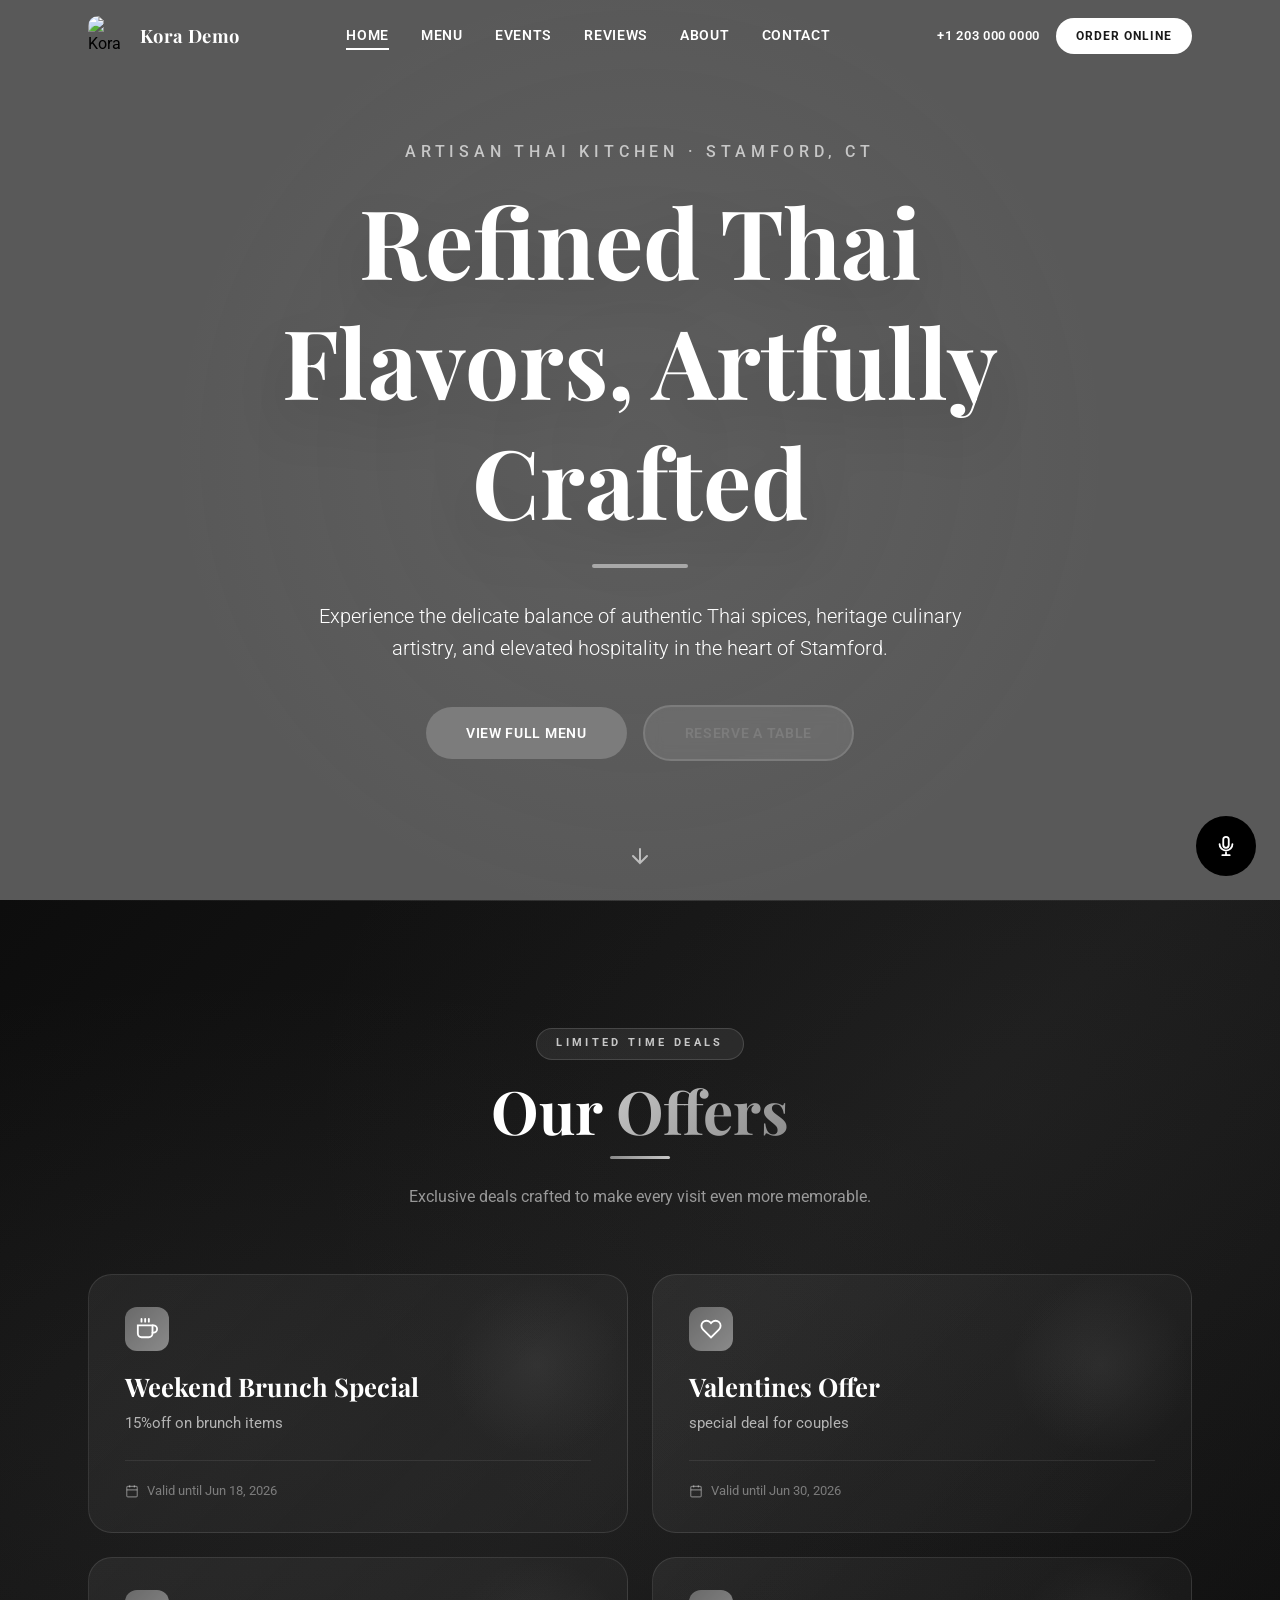
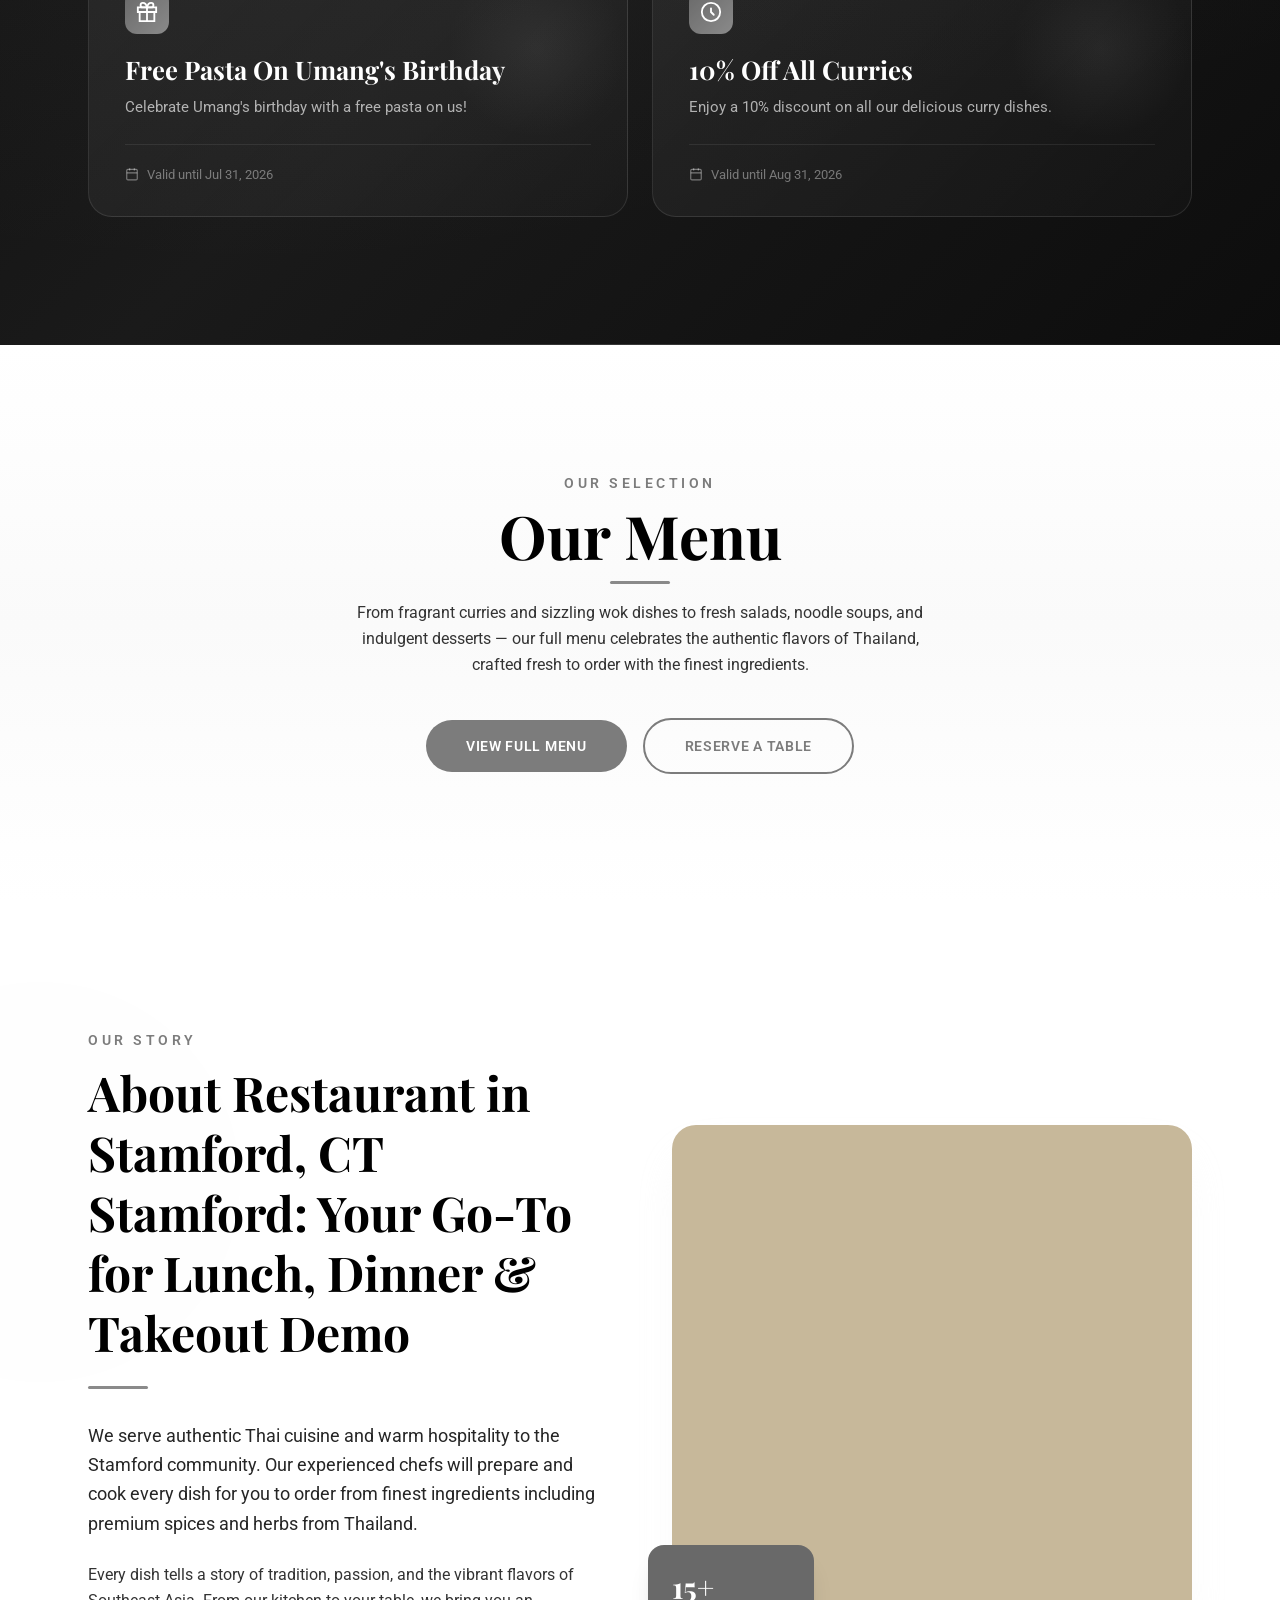
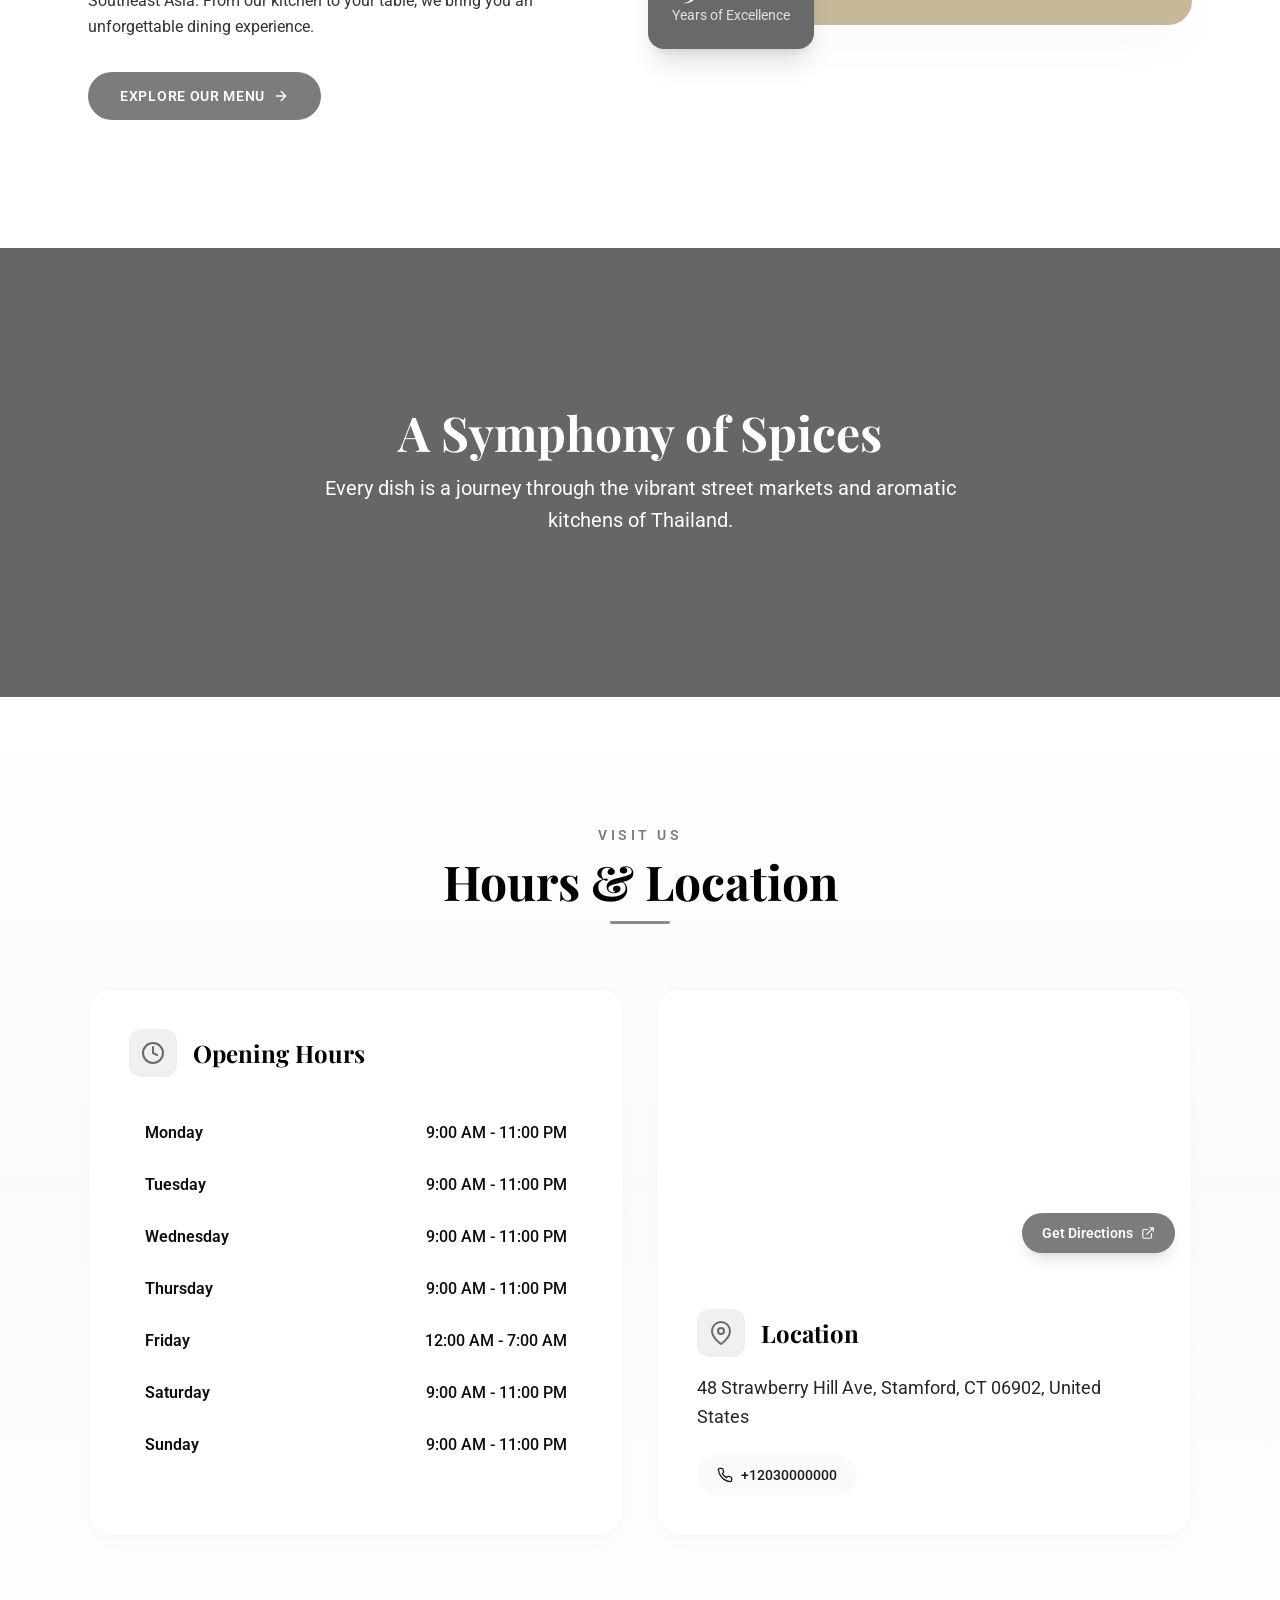
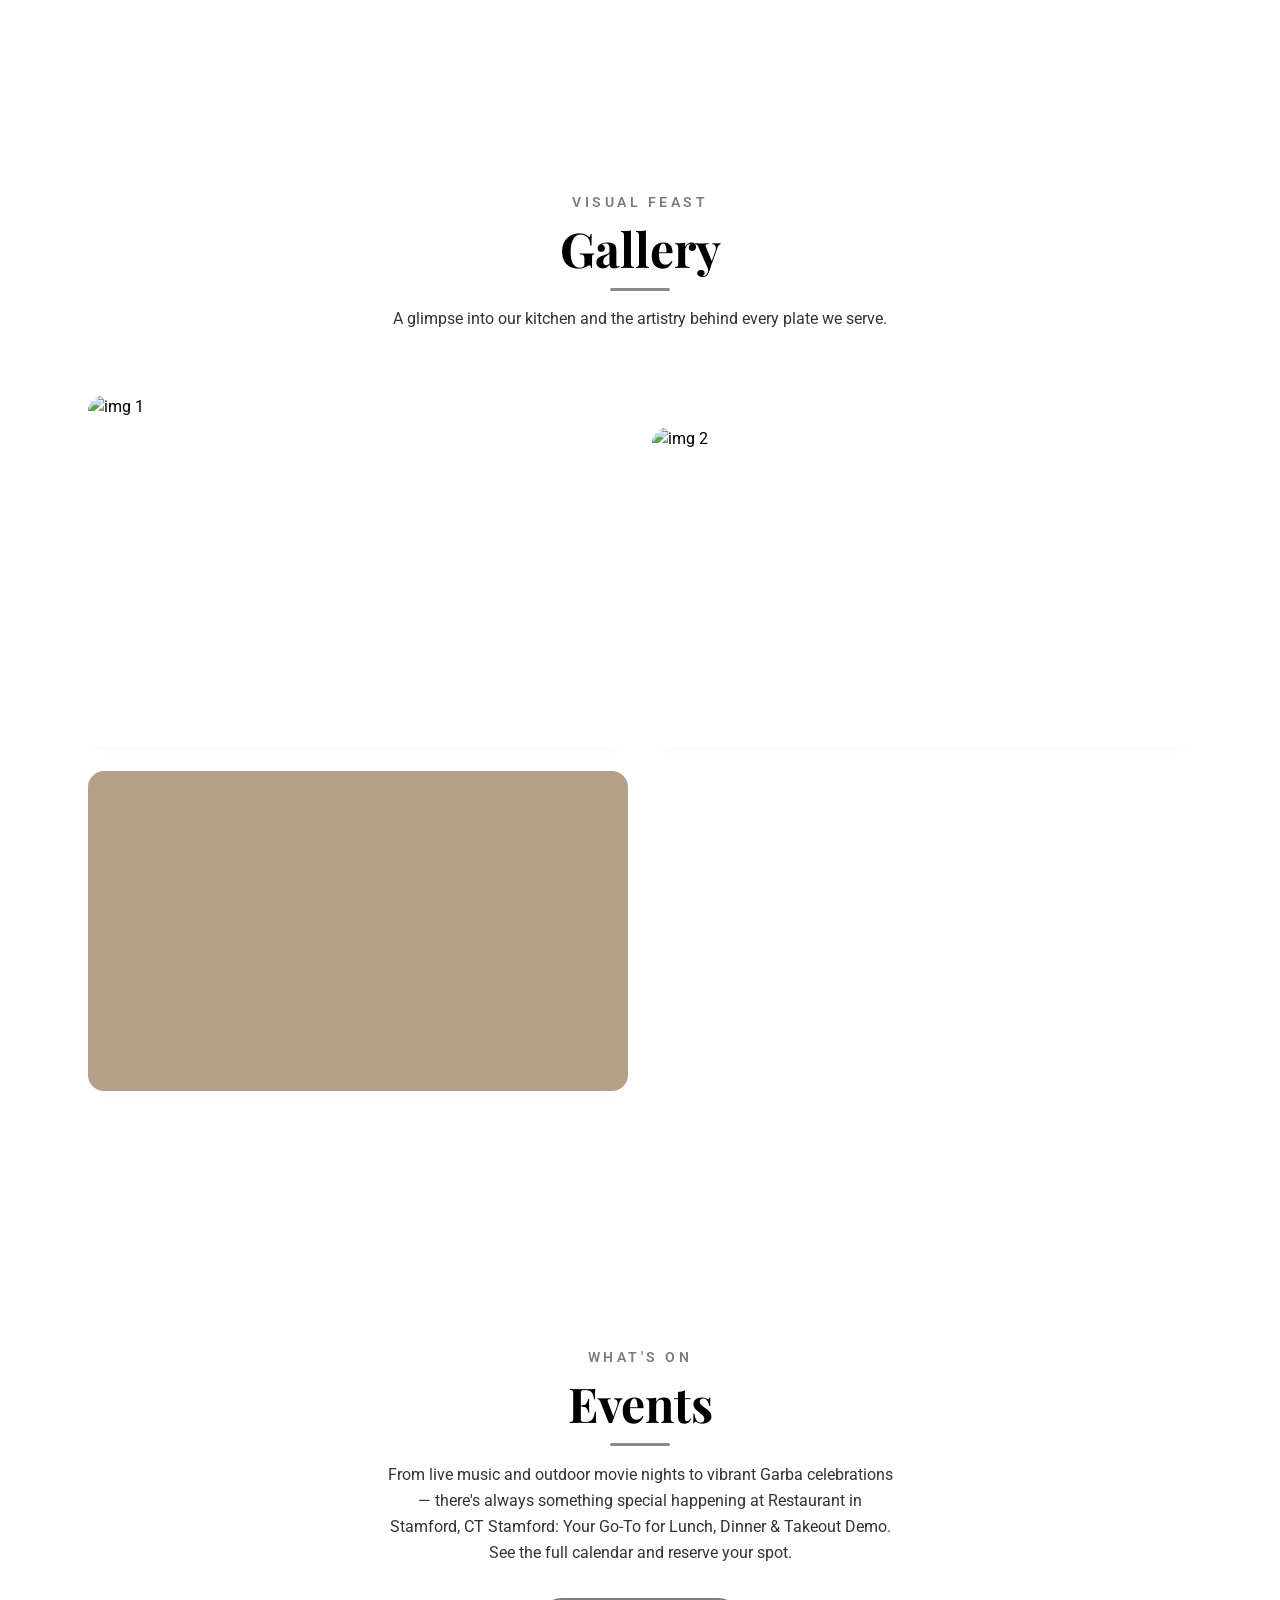
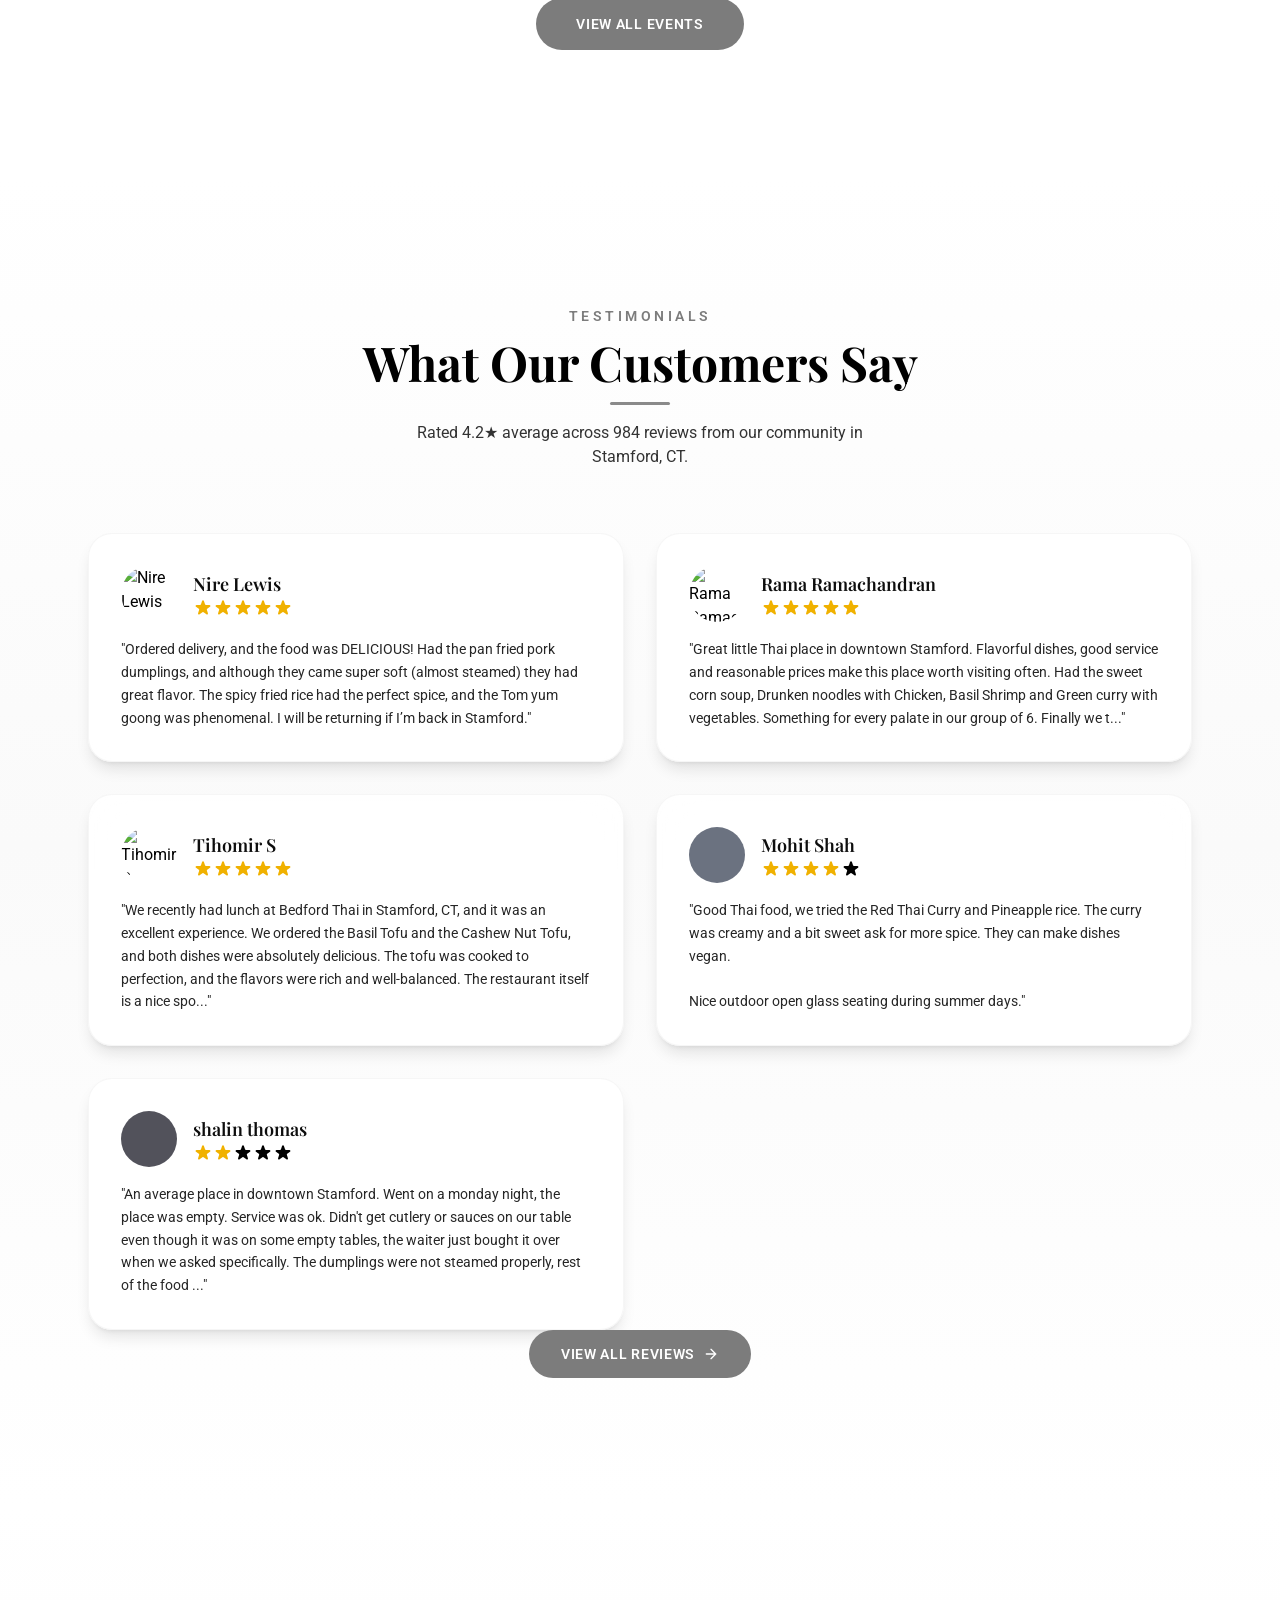
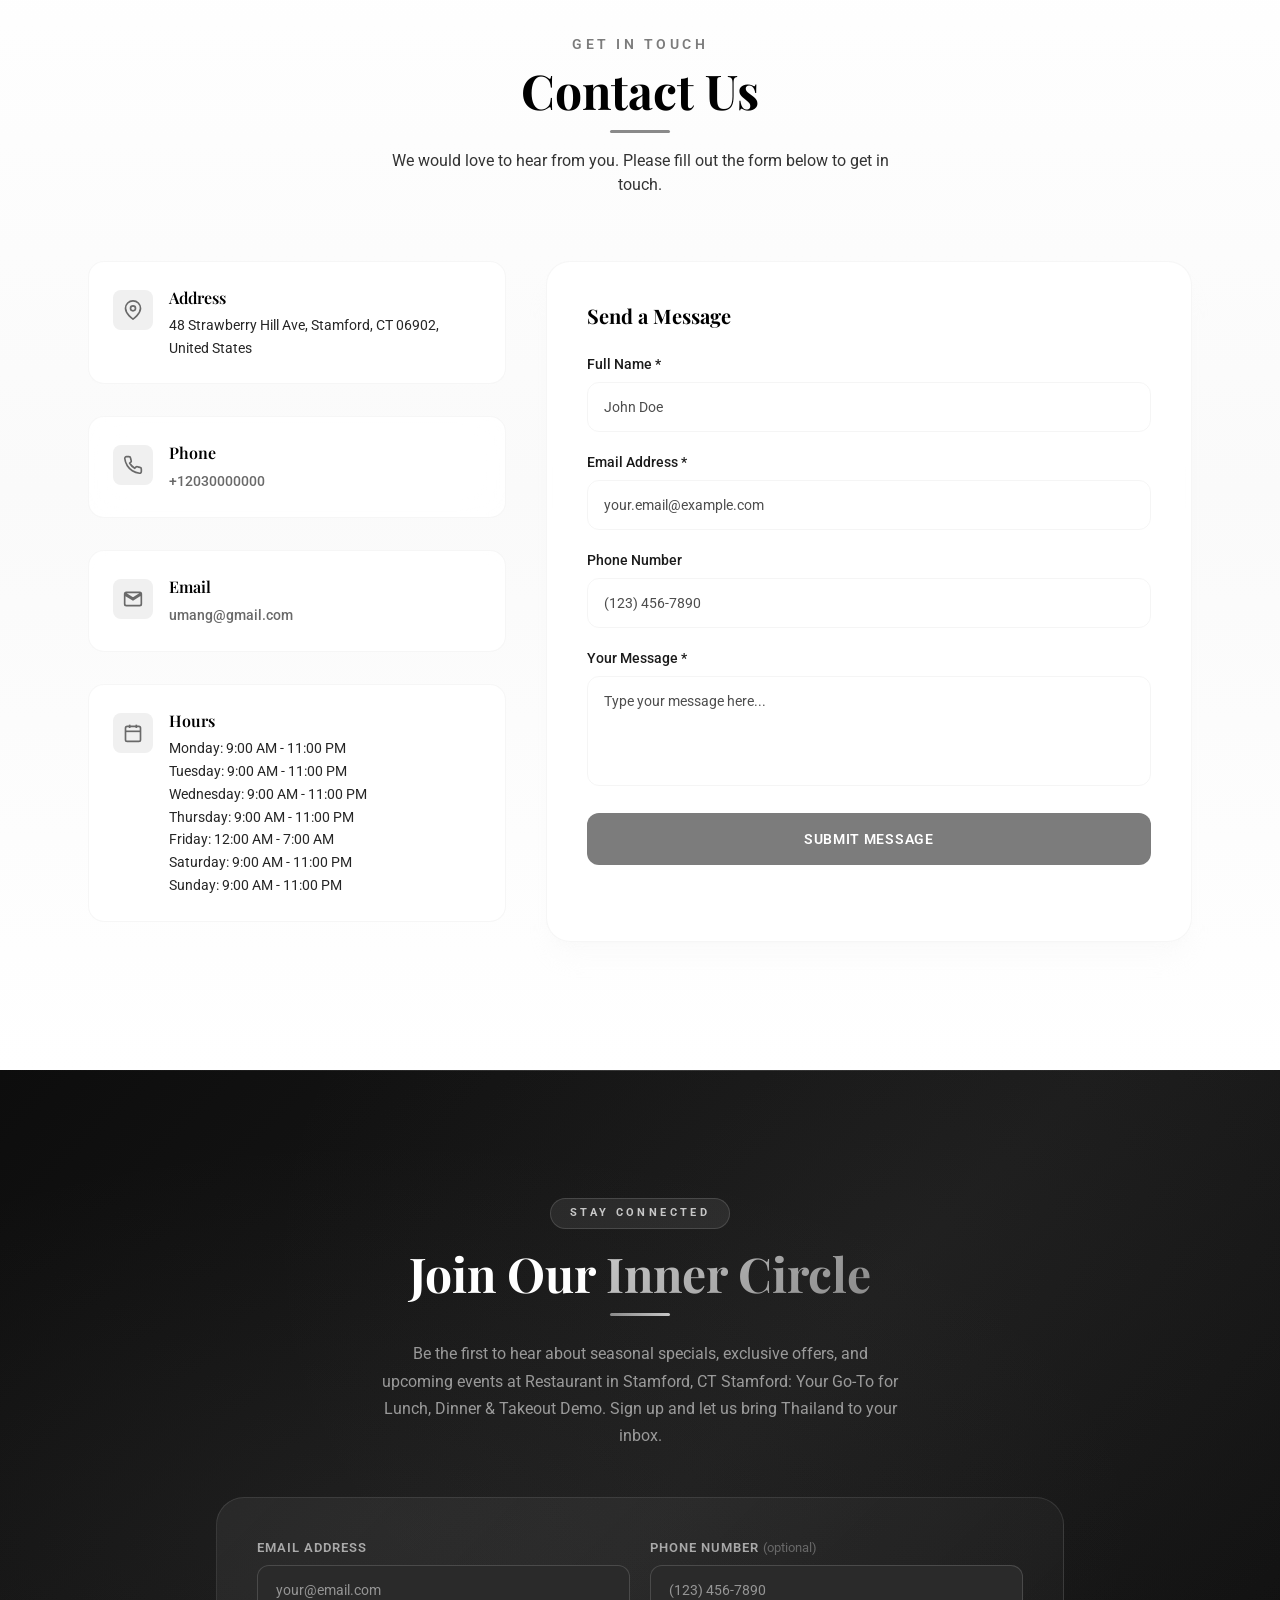
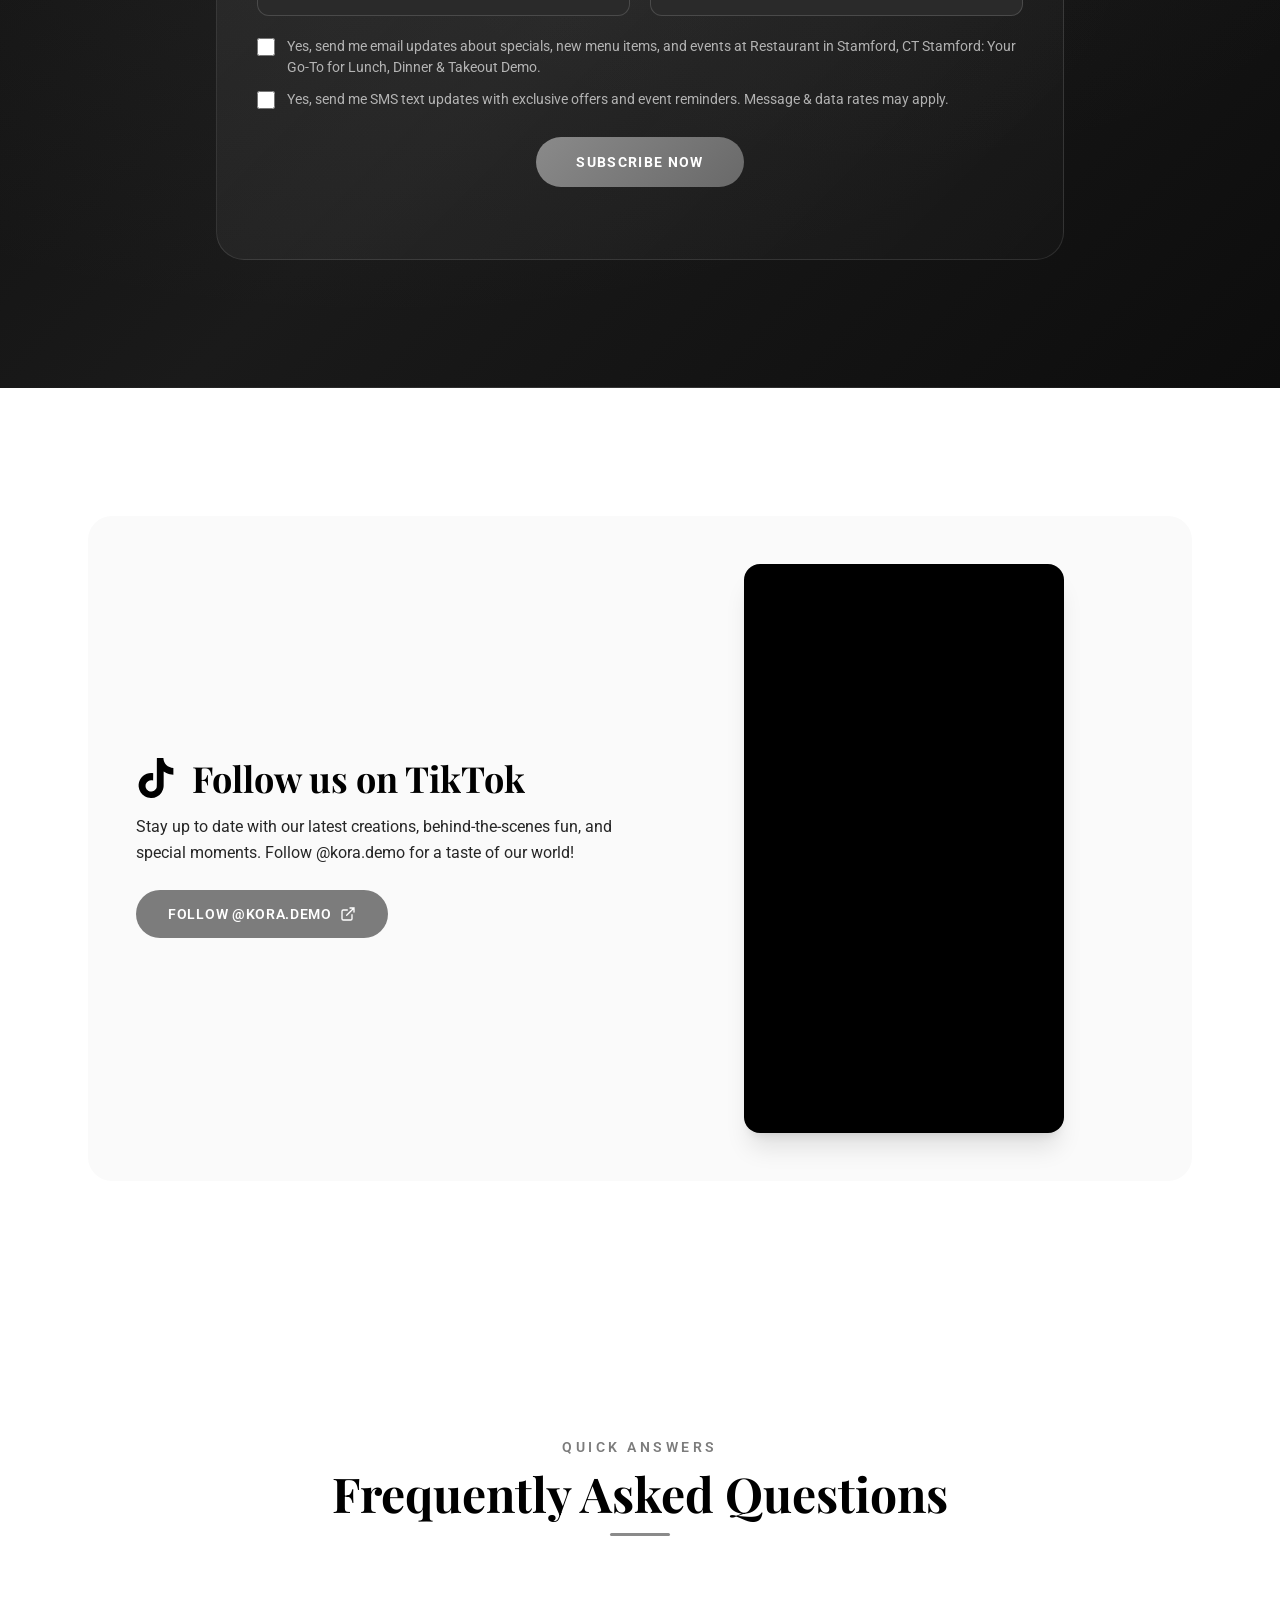
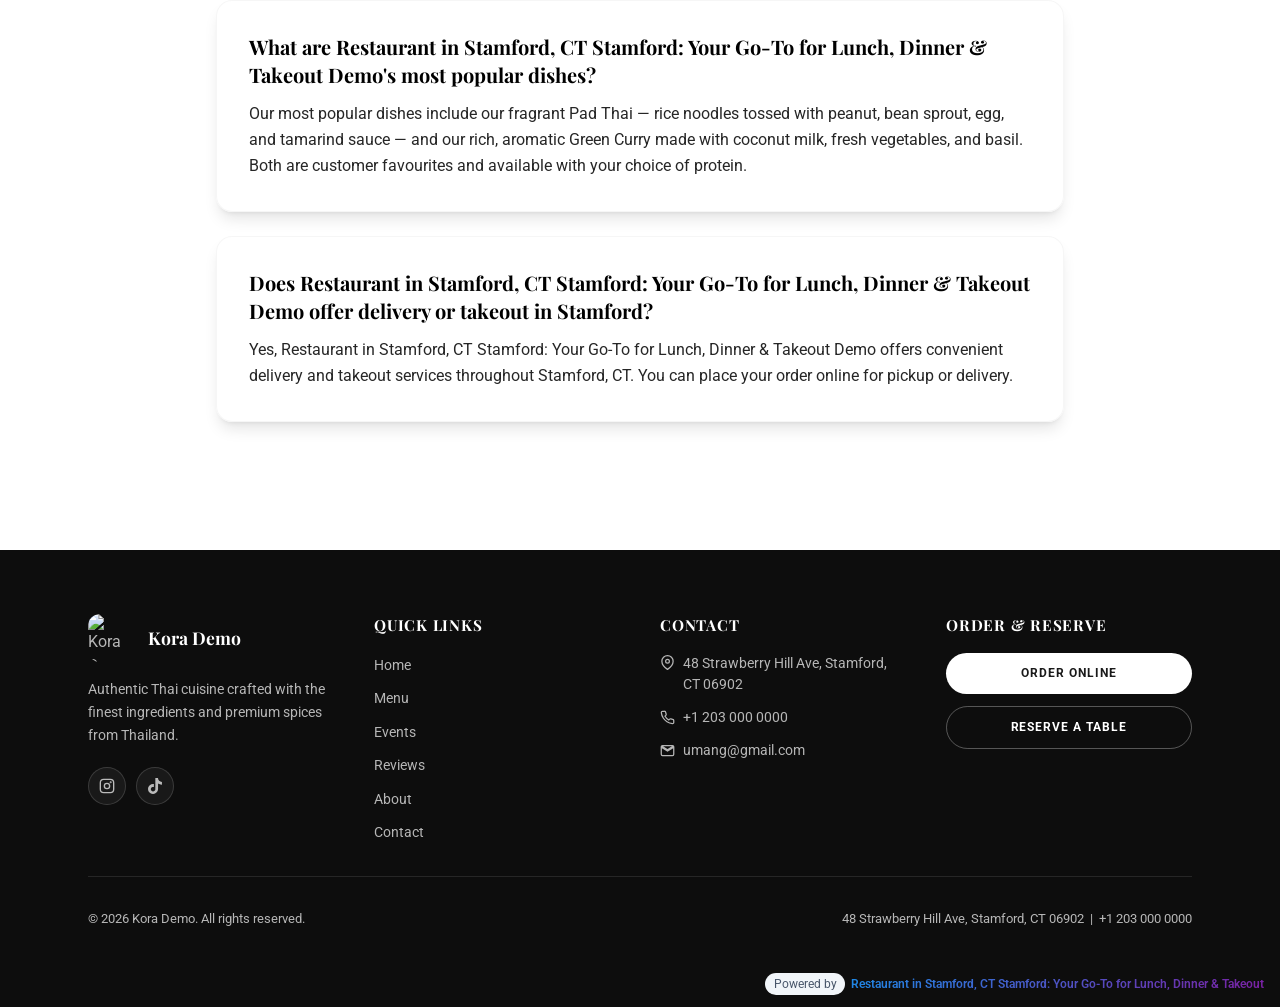
==== commit 541b164c: "Elevate hero section copy with premium aesthetic phrasing" ====
--- a/index.html
+++ b/index.html
@@ -156,12 +156,15 @@
 <div class="deco-circle w-64 h-64 -bottom-32 -left-32 opacity-15 float-particle"></div>
 <div class="deco-circle w-48 h-48 top-1/3 right-1/4 opacity-10 float-particle"></div>
 <div class="relative z-10 container mx-auto px-6 max-w-4xl">
-<h1 class="reveal font-display text-6xl md:text-8xl font-bold drop-shadow-2xl mb-6 leading-tight">
-        Restaurant in Stamford, CT Stamford: Your Go-To for Lunch, Dinner &amp; Takeout
+<div class="reveal">
+<p class="text-brand-300 text-sm md:text-base font-medium tracking-[0.3em] uppercase mb-4">Artisan Thai Kitchen · Stamford, CT</p>
+</div>
+<h1 class="reveal reveal-delay-150 font-display text-6xl md:text-8xl font-bold drop-shadow-2xl mb-6 leading-tight">
+        Refined Thai Flavors, Artfully Crafted
       </h1>
 <div class="reveal reveal-delay-250 w-24 h-1 bg-brand-400 mx-auto mb-8 rounded-full"></div>
 <p class="reveal reveal-delay-350 text-lg md:text-xl opacity-90 max-w-2xl mx-auto leading-relaxed font-light mb-10">
-        Finest ingredients &amp; premium spices brought from Thailand, prepared with care for every guest.
+        Experience the delicate balance of authentic Thai spices, heritage culinary artistry, and elevated hospitality in the heart of Stamford.
       </p>
 <div class="reveal reveal-delay-500 flex flex-col sm:flex-row items-center justify-center gap-4">
 <a class="btn-primary px-10 py-4 rounded-full text-sm font-semibold uppercase tracking-wider pulse-cta" href="menu.html">
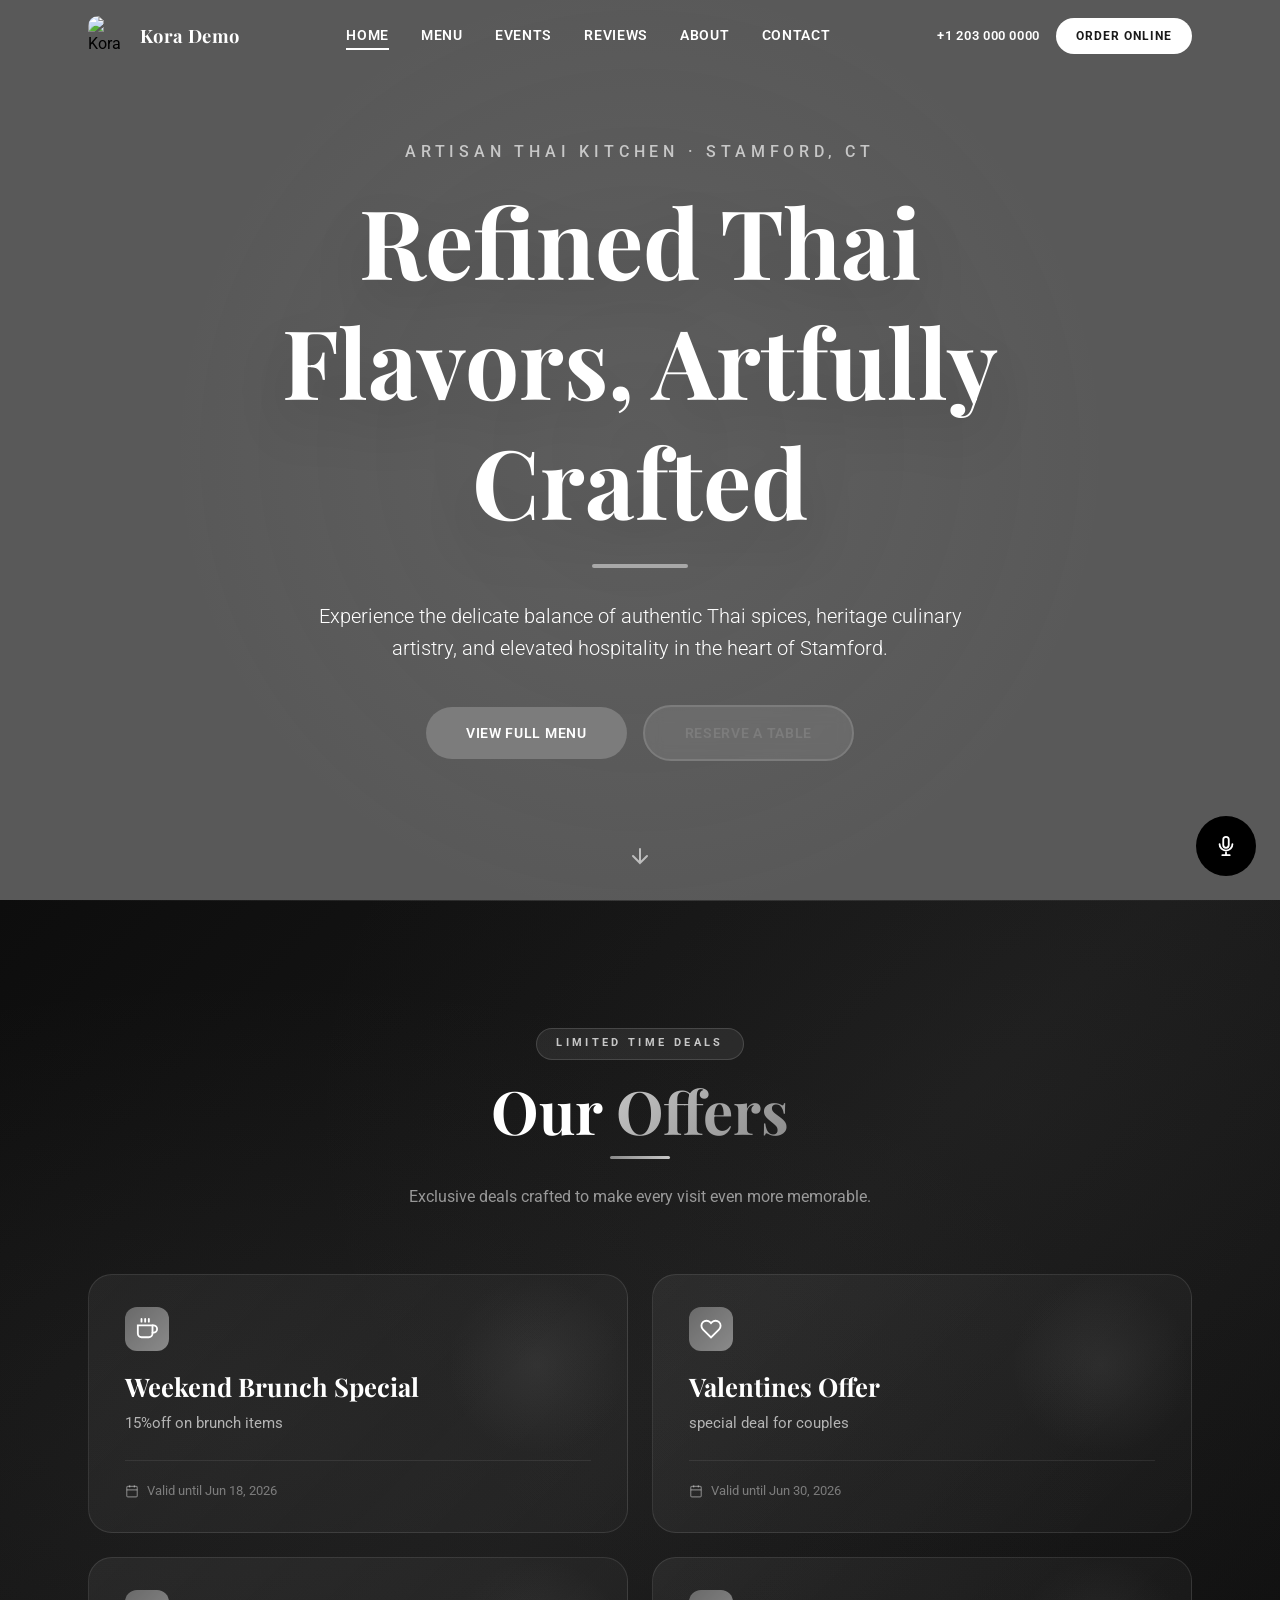
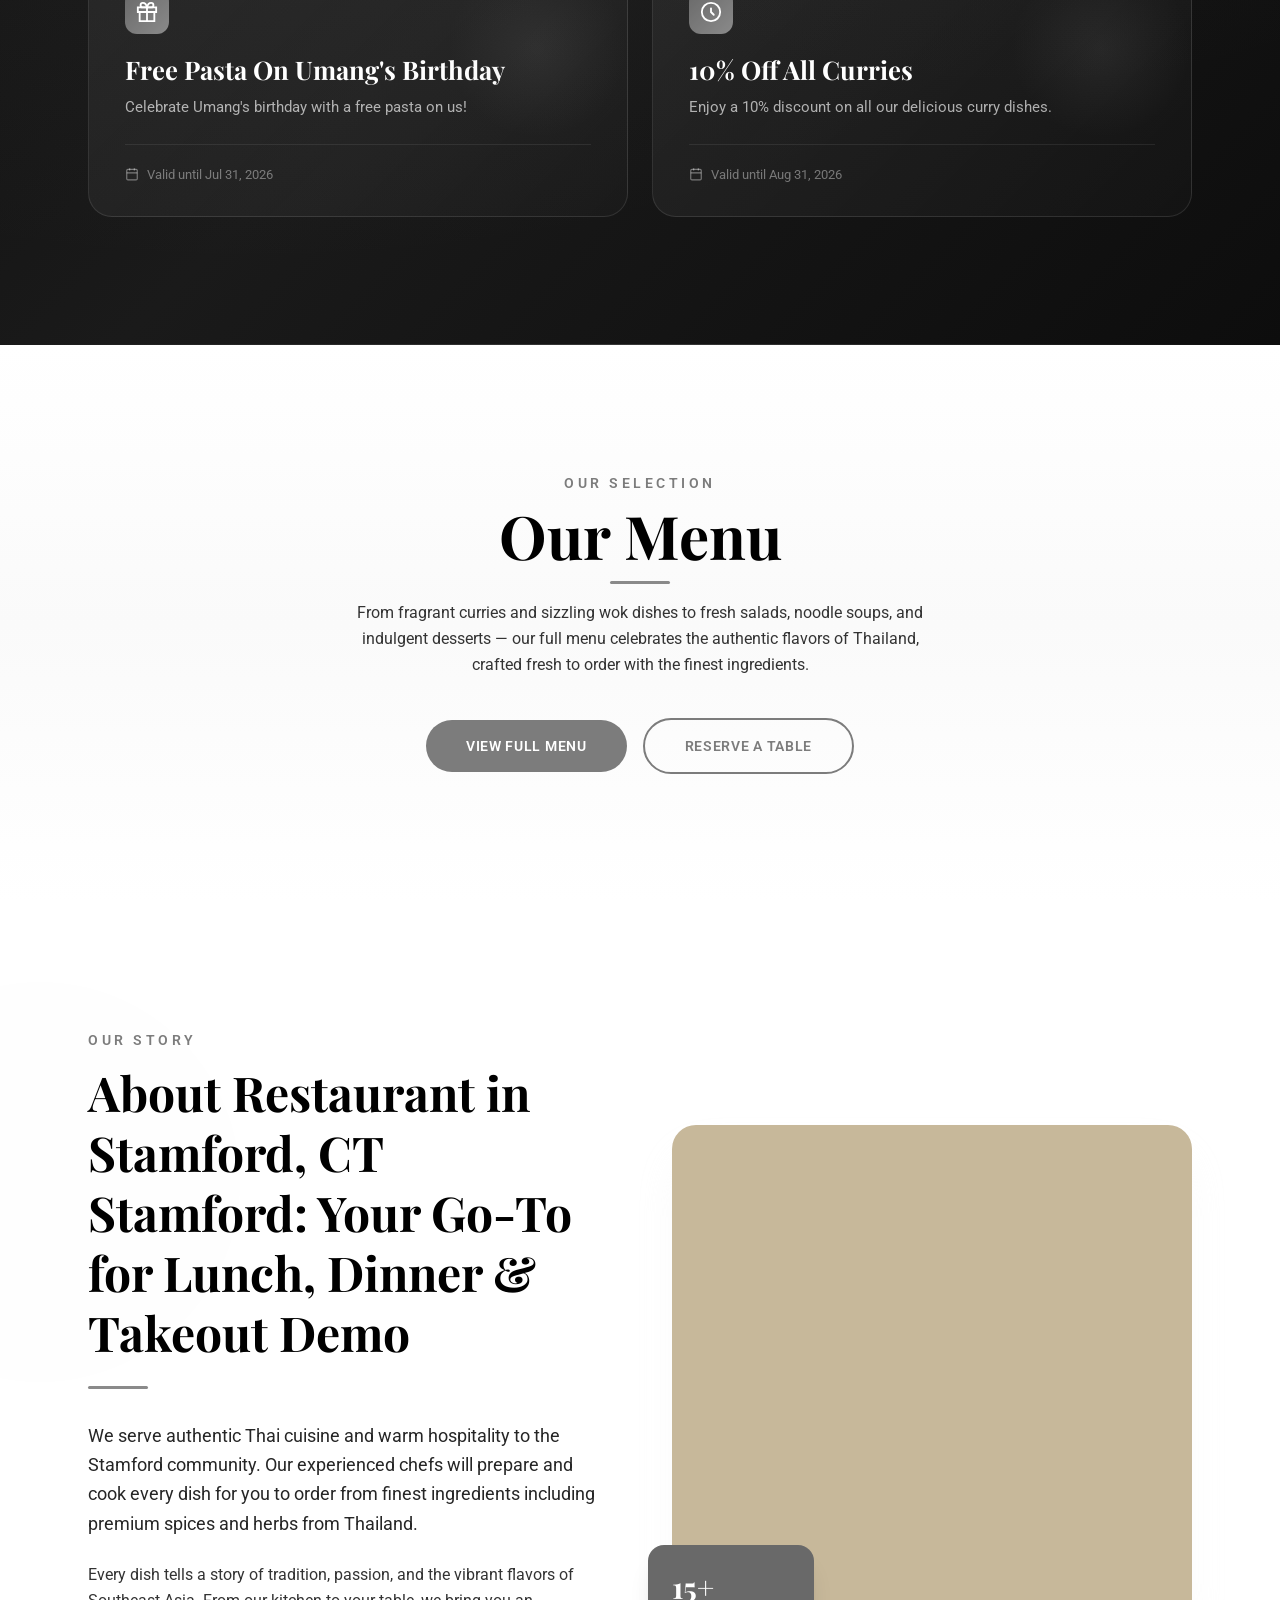
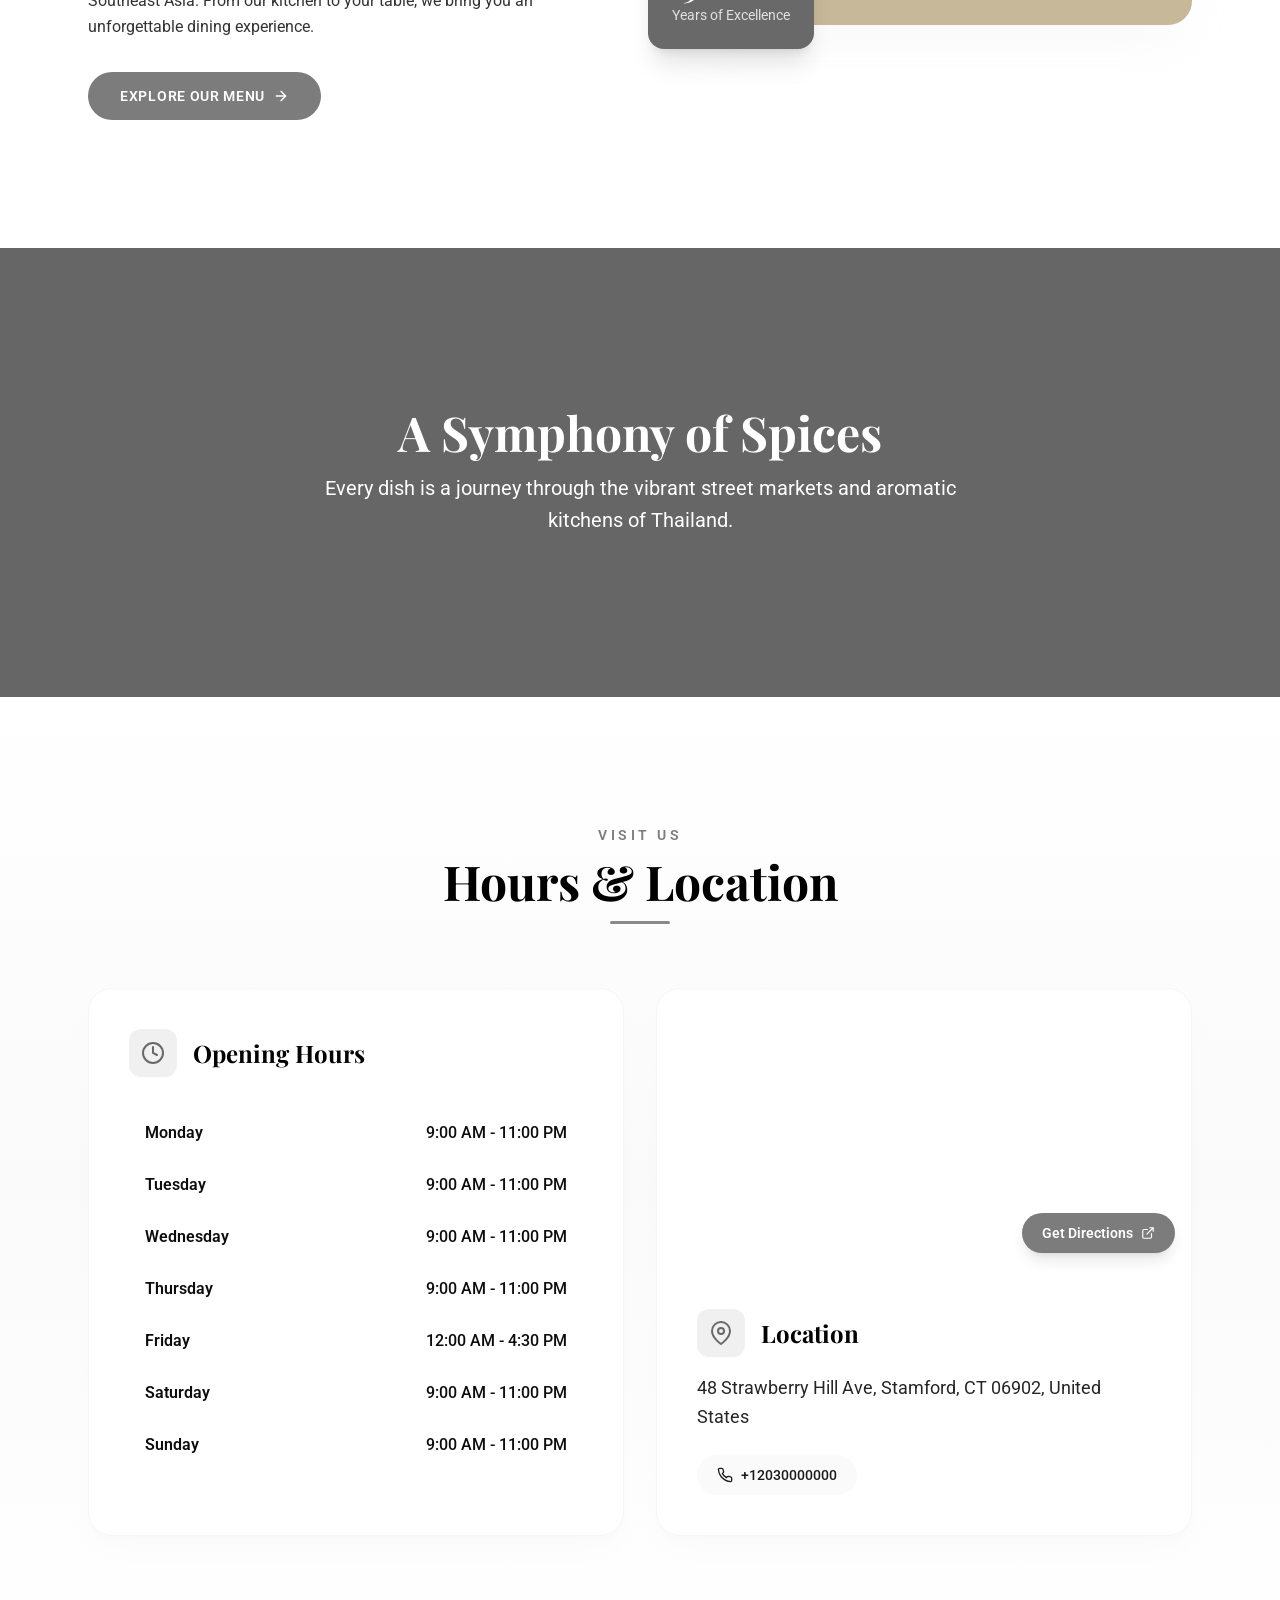
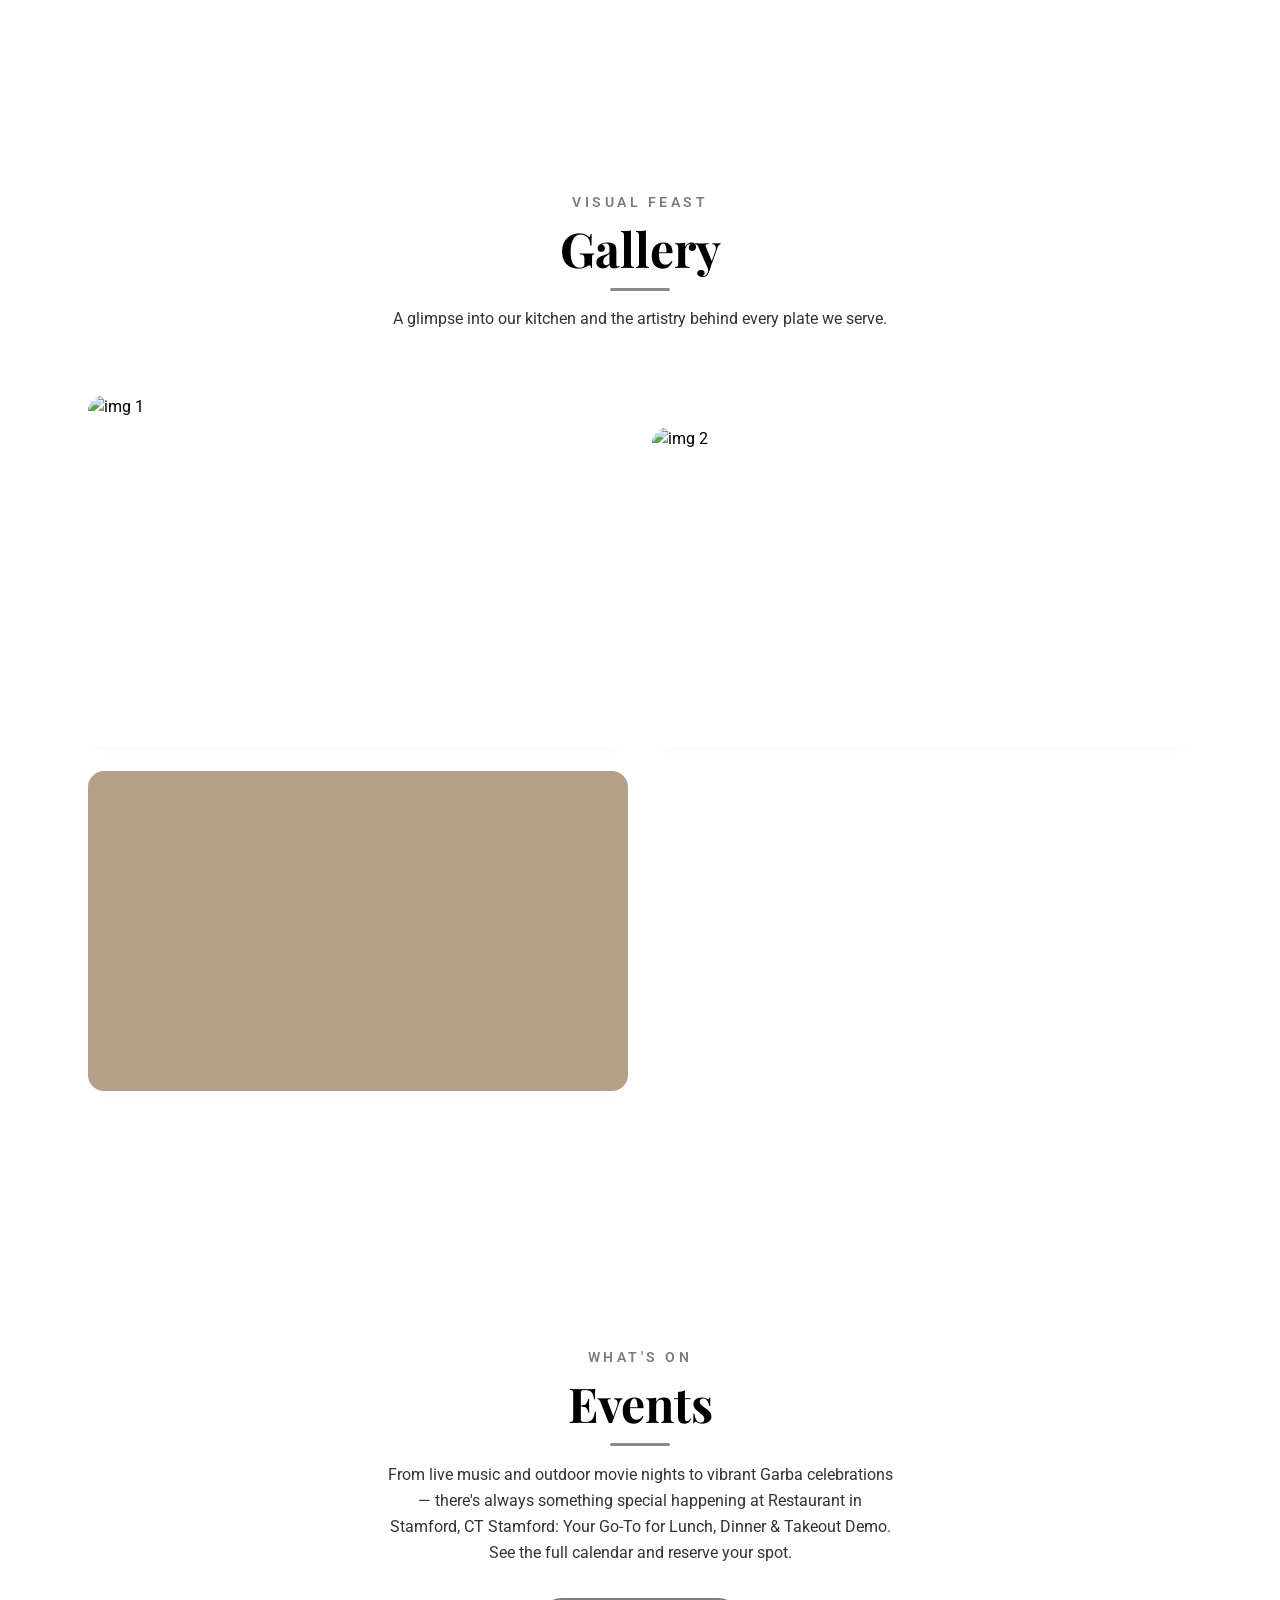
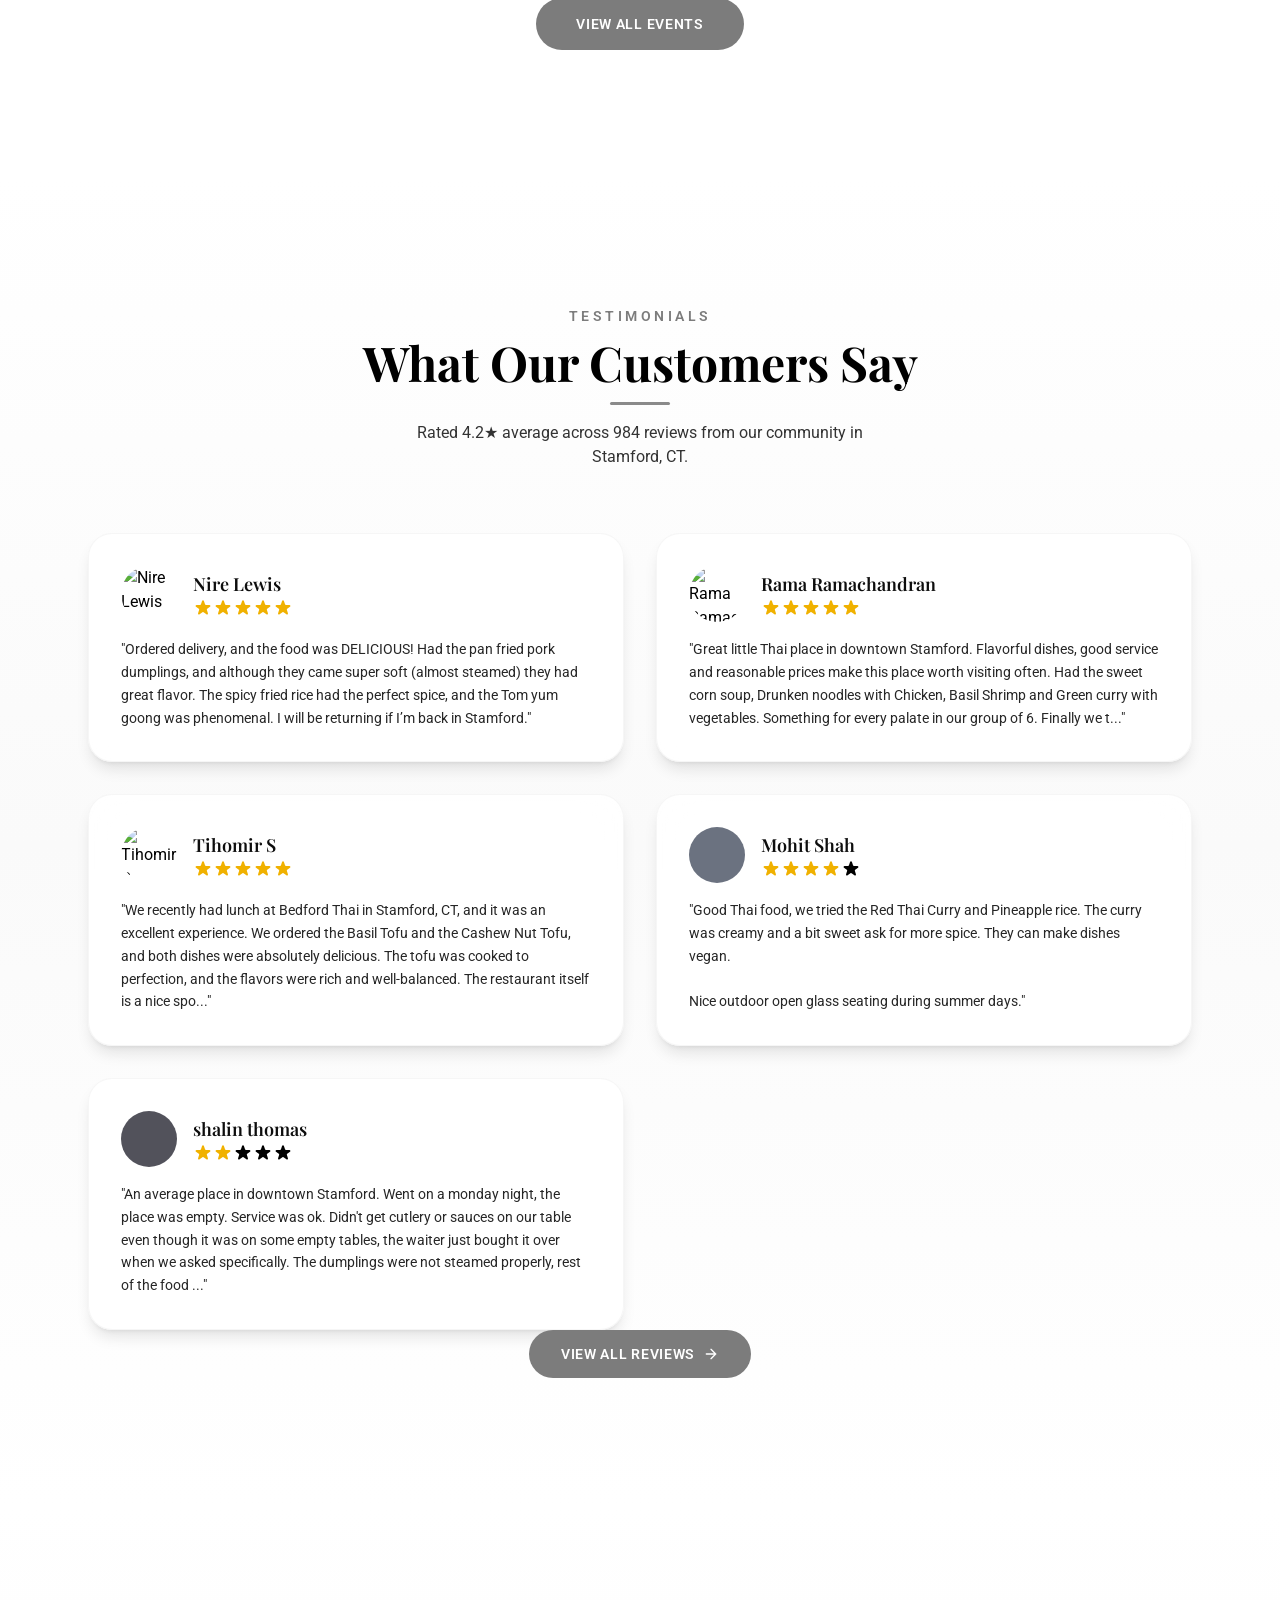
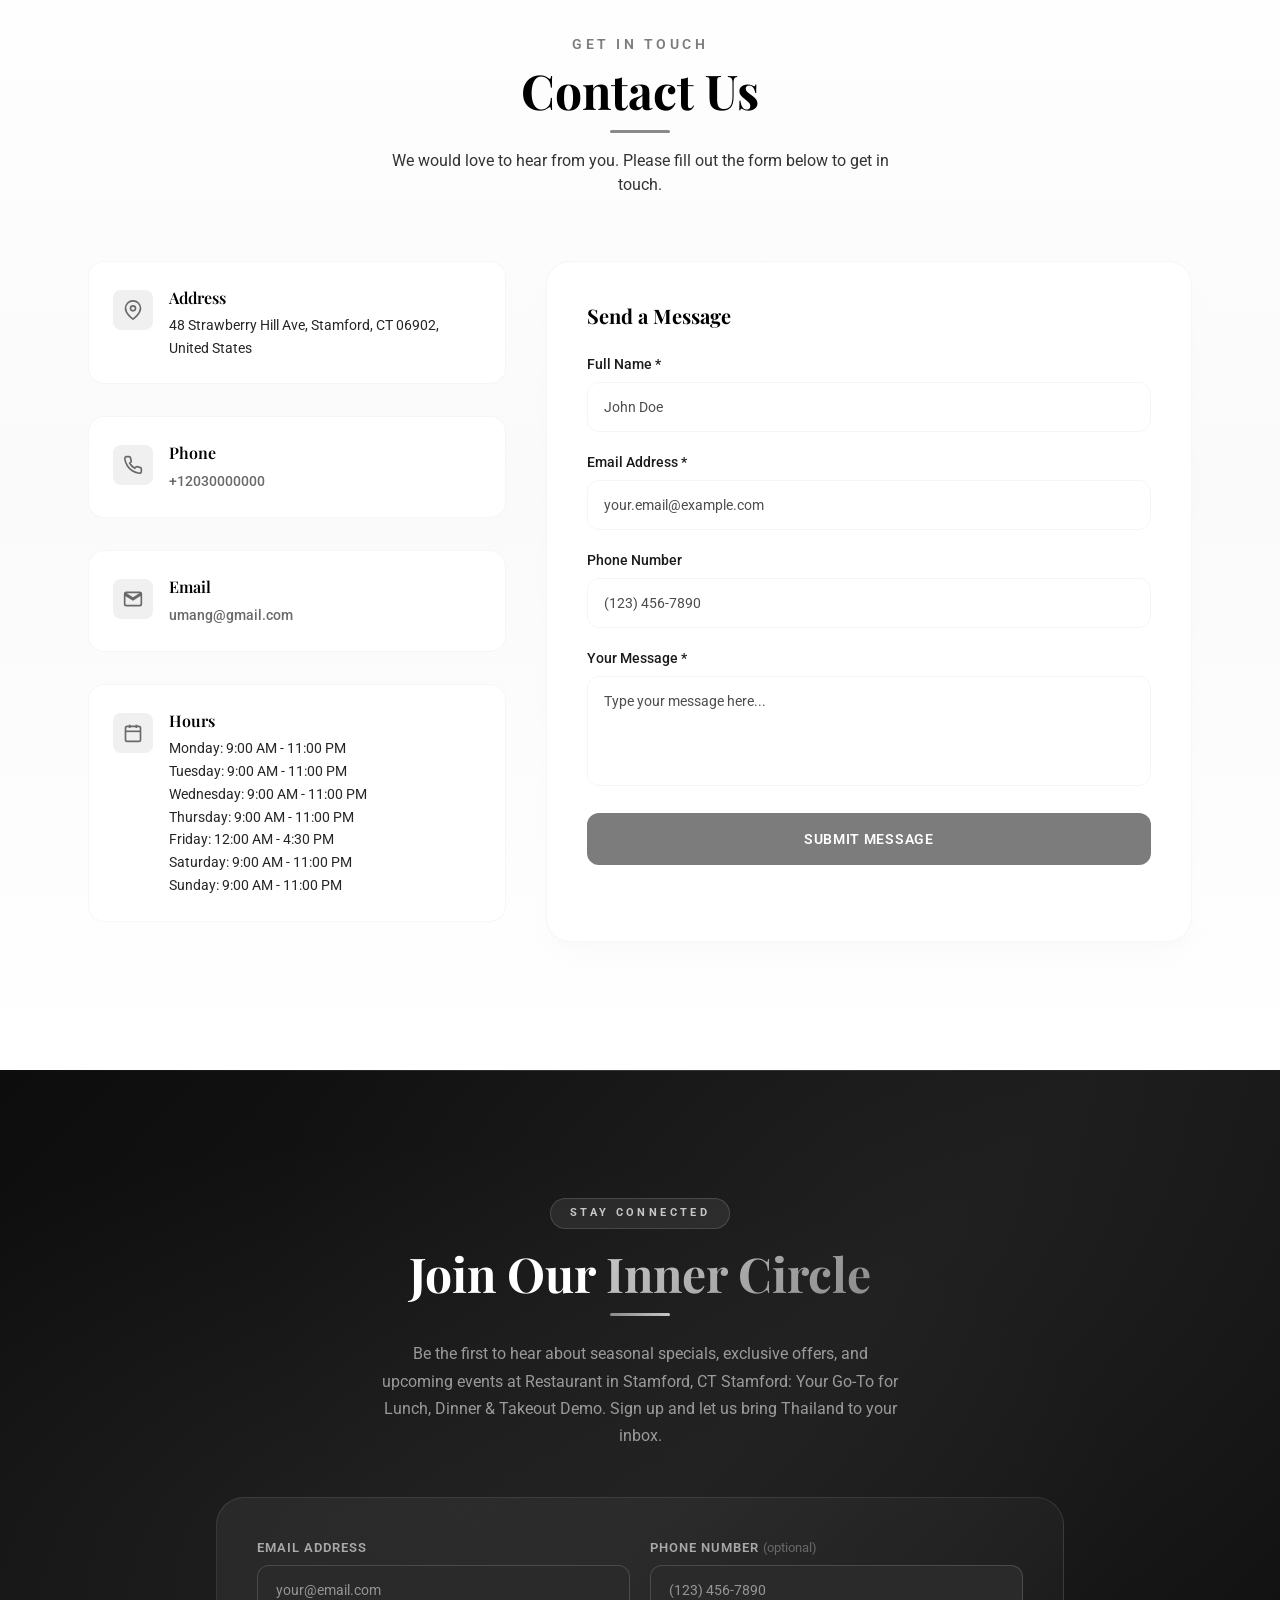
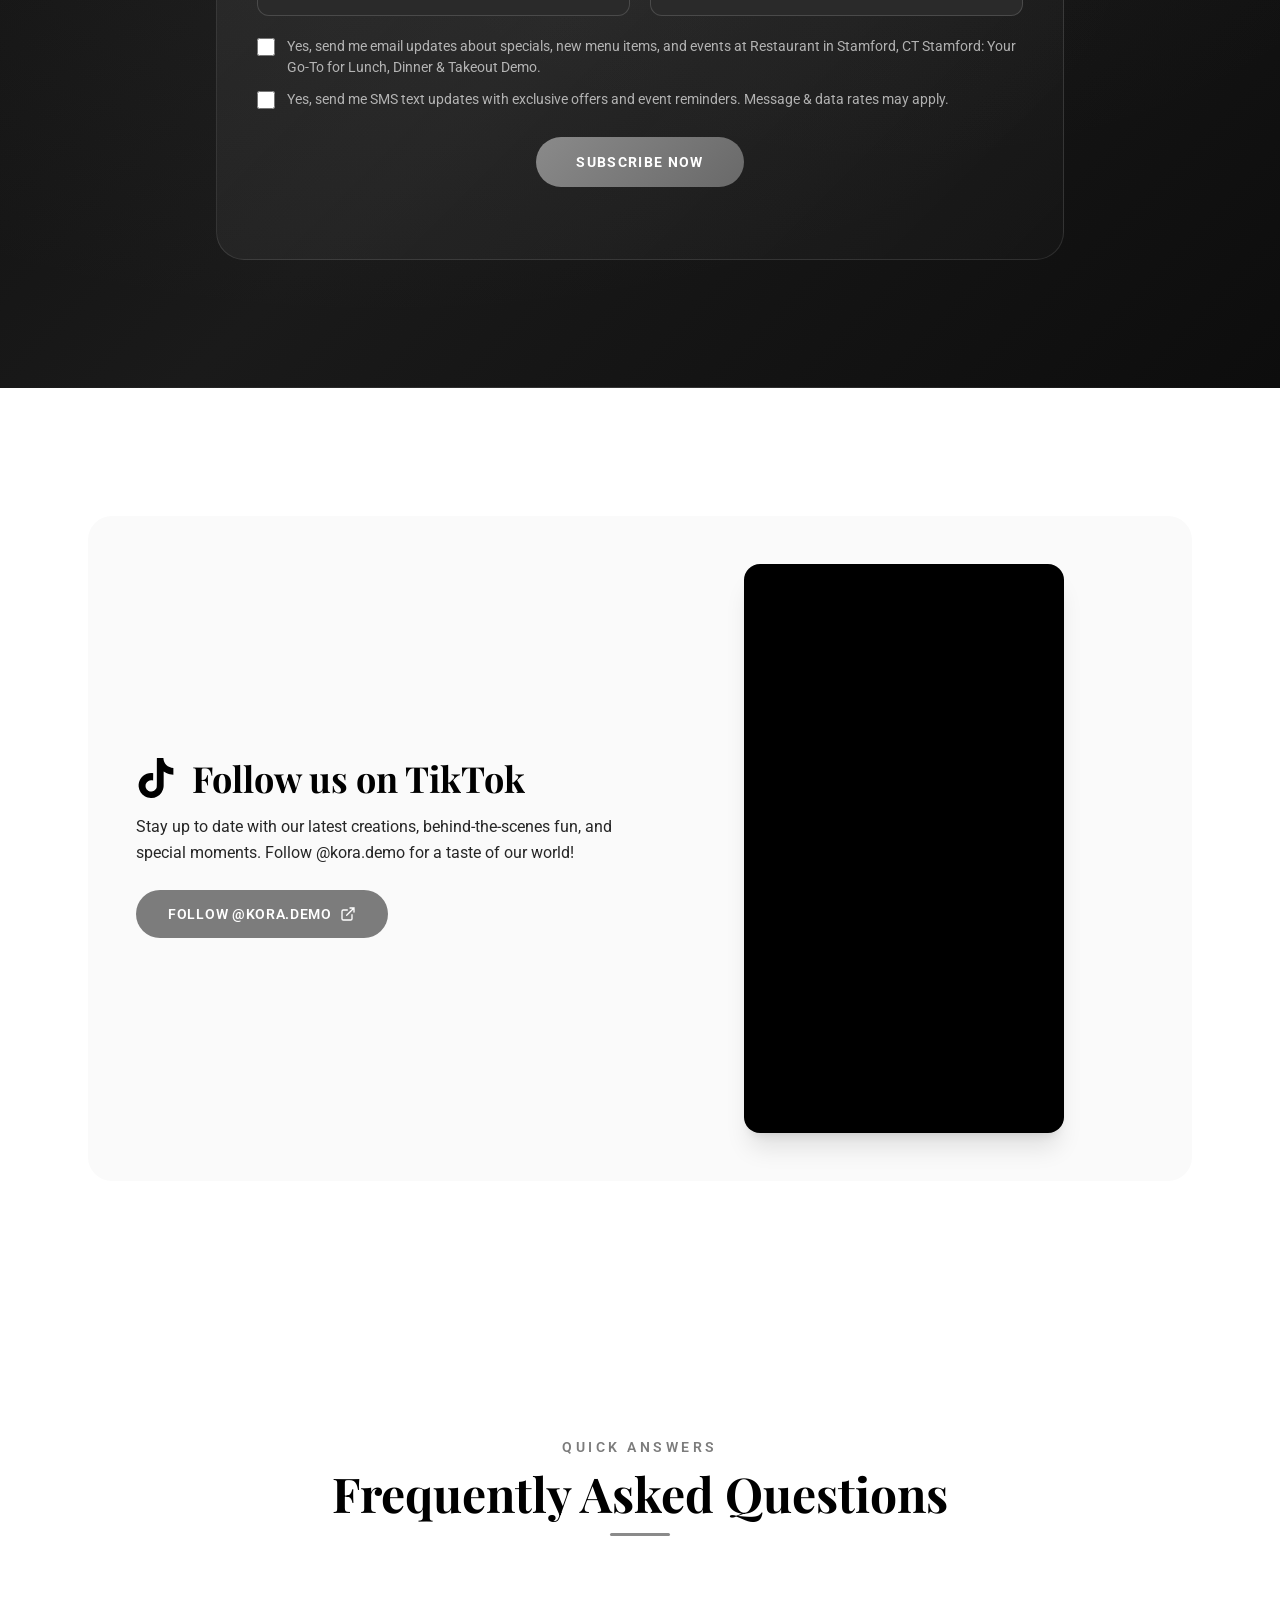
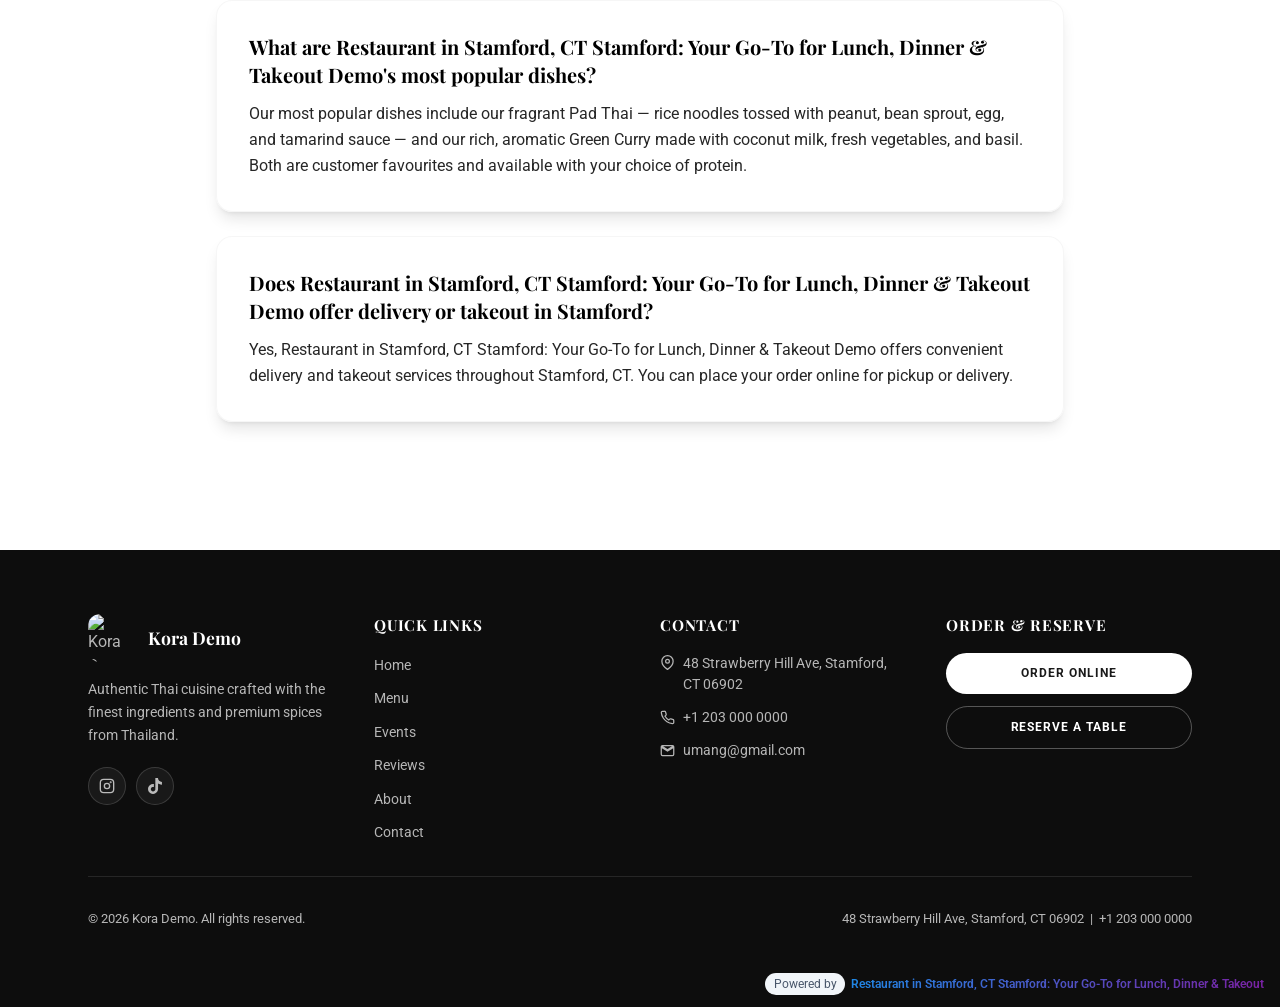
==== commit 97df45e7: "Update Friday closing time to 4:30 PM" ====
--- a/index.html
+++ b/index.html
@@ -83,7 +83,7 @@
       "@type": "OpeningHoursSpecification",
       "dayOfWeek": "Friday",
       "opens": "00:00",
-      "closes": "07:00"
+      "closes": "16:30"
     }
   ],
   "sameAs": [
@@ -362,7 +362,7 @@
 <li class="hours-row flex justify-between items-center py-3 px-4 rounded-lg"><span class="font-semibold text-ink-800">Tuesday</span><span class="font-medium text-ink-800 text-right">9:00 AM - 11:00 PM</span></li>
 <li class="hours-row flex justify-between items-center py-3 px-4 rounded-lg"><span class="font-semibold text-ink-800">Wednesday</span><span class="font-medium text-ink-800 text-right">9:00 AM - 11:00 PM</span></li>
 <li class="hours-row flex justify-between items-center py-3 px-4 rounded-lg"><span class="font-semibold text-ink-800">Thursday</span><span class="font-medium text-ink-800 text-right">9:00 AM - 11:00 PM</span></li>
-<li class="hours-row flex justify-between items-center py-3 px-4 rounded-lg"><span class="font-semibold text-ink-800">Friday</span><span class="font-medium text-ink-800 text-right">12:00 AM - 7:00 AM</span></li>
+<li class="hours-row flex justify-between items-center py-3 px-4 rounded-lg"><span class="font-semibold text-ink-800">Friday</span><span class="font-medium text-ink-800 text-right">12:00 AM - 4:30 PM</span></li>
 <li class="hours-row flex justify-between items-center py-3 px-4 rounded-lg"><span class="font-semibold text-ink-800">Saturday</span><span class="font-medium text-ink-800 text-right">9:00 AM - 11:00 PM</span></li>
 <li class="hours-row flex justify-between items-center py-3 px-4 rounded-lg"><span class="font-semibold text-ink-800">Sunday</span><span class="font-medium text-ink-800 text-right">9:00 AM - 11:00 PM</span></li>
 </ul>
@@ -619,7 +619,7 @@
               Tuesday: 9:00 AM - 11:00 PM<br/>
               Wednesday: 9:00 AM - 11:00 PM<br/>
               Thursday: 9:00 AM - 11:00 PM<br/>
-              Friday: 12:00 AM - 7:00 AM<br/>
+              Friday: 12:00 AM - 4:30 PM<br/>
               Saturday: 9:00 AM - 11:00 PM<br/>
               Sunday: 9:00 AM - 11:00 PM
 </p>
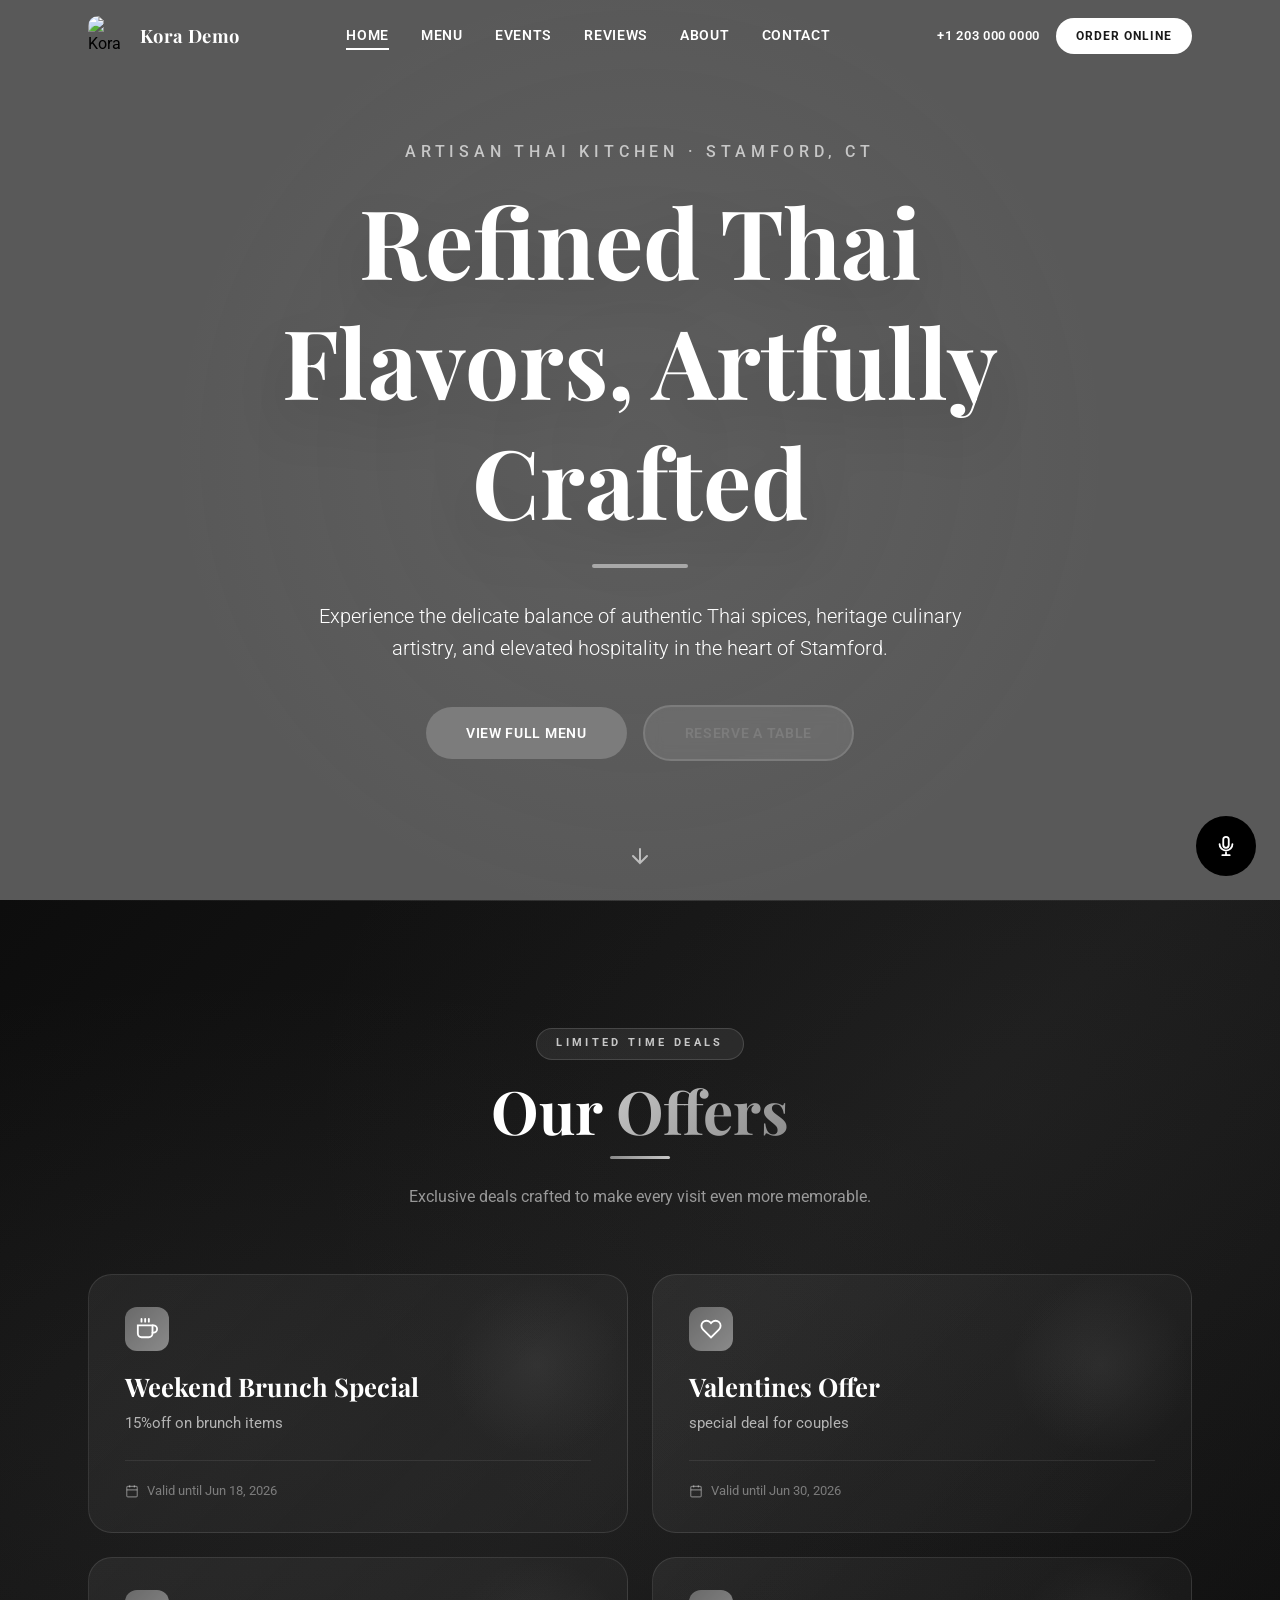
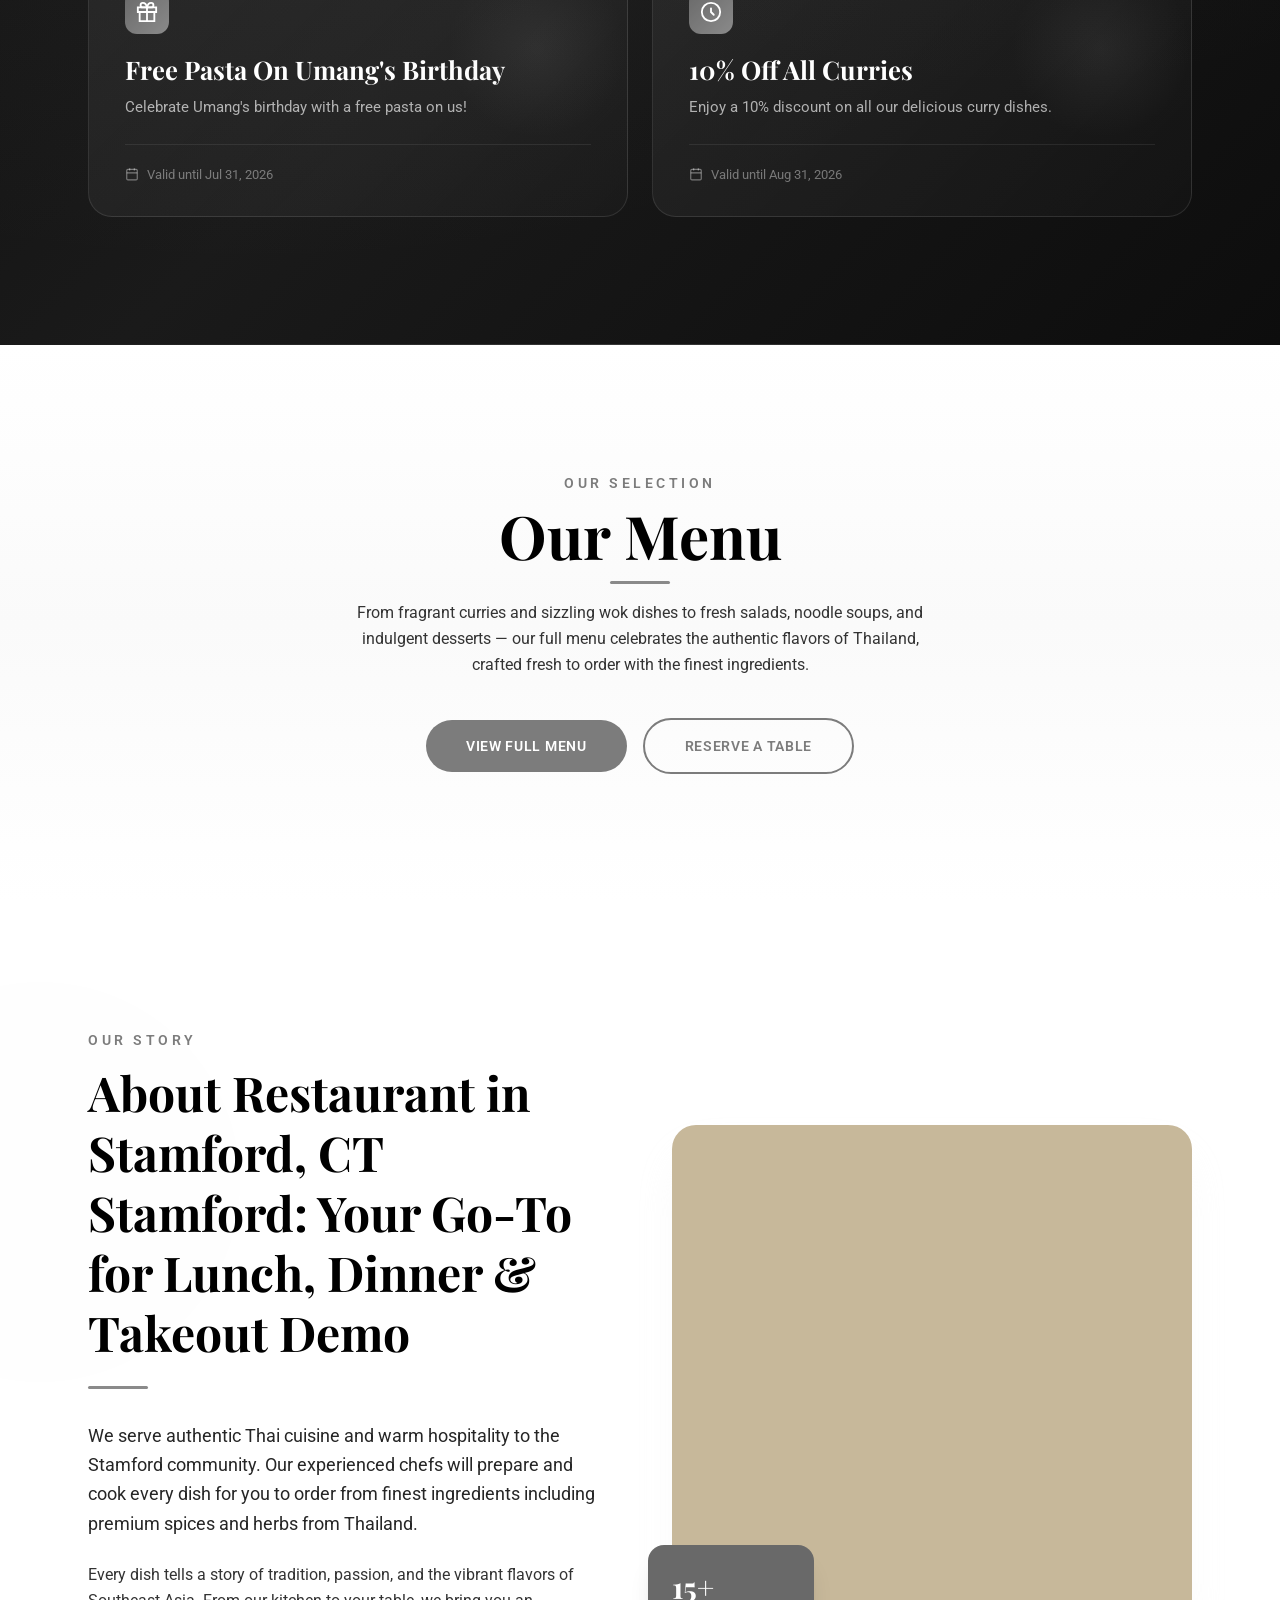
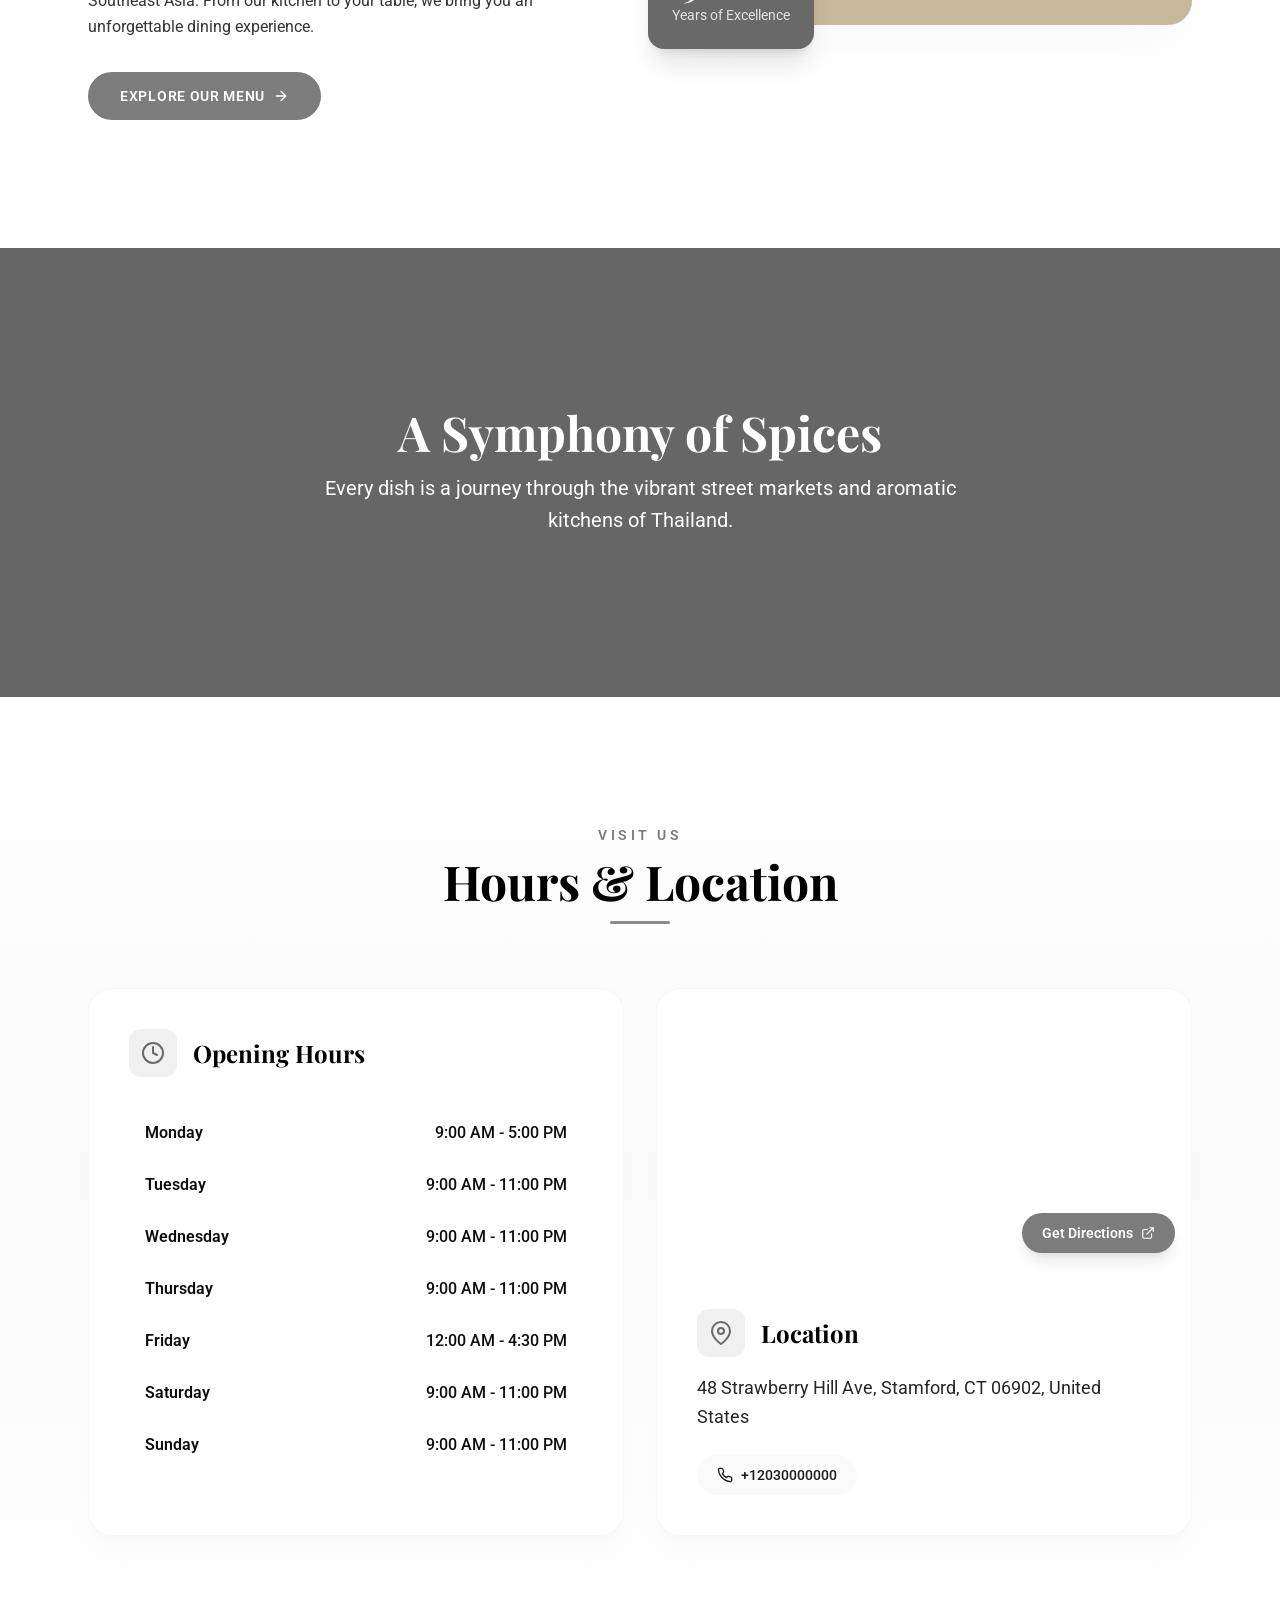
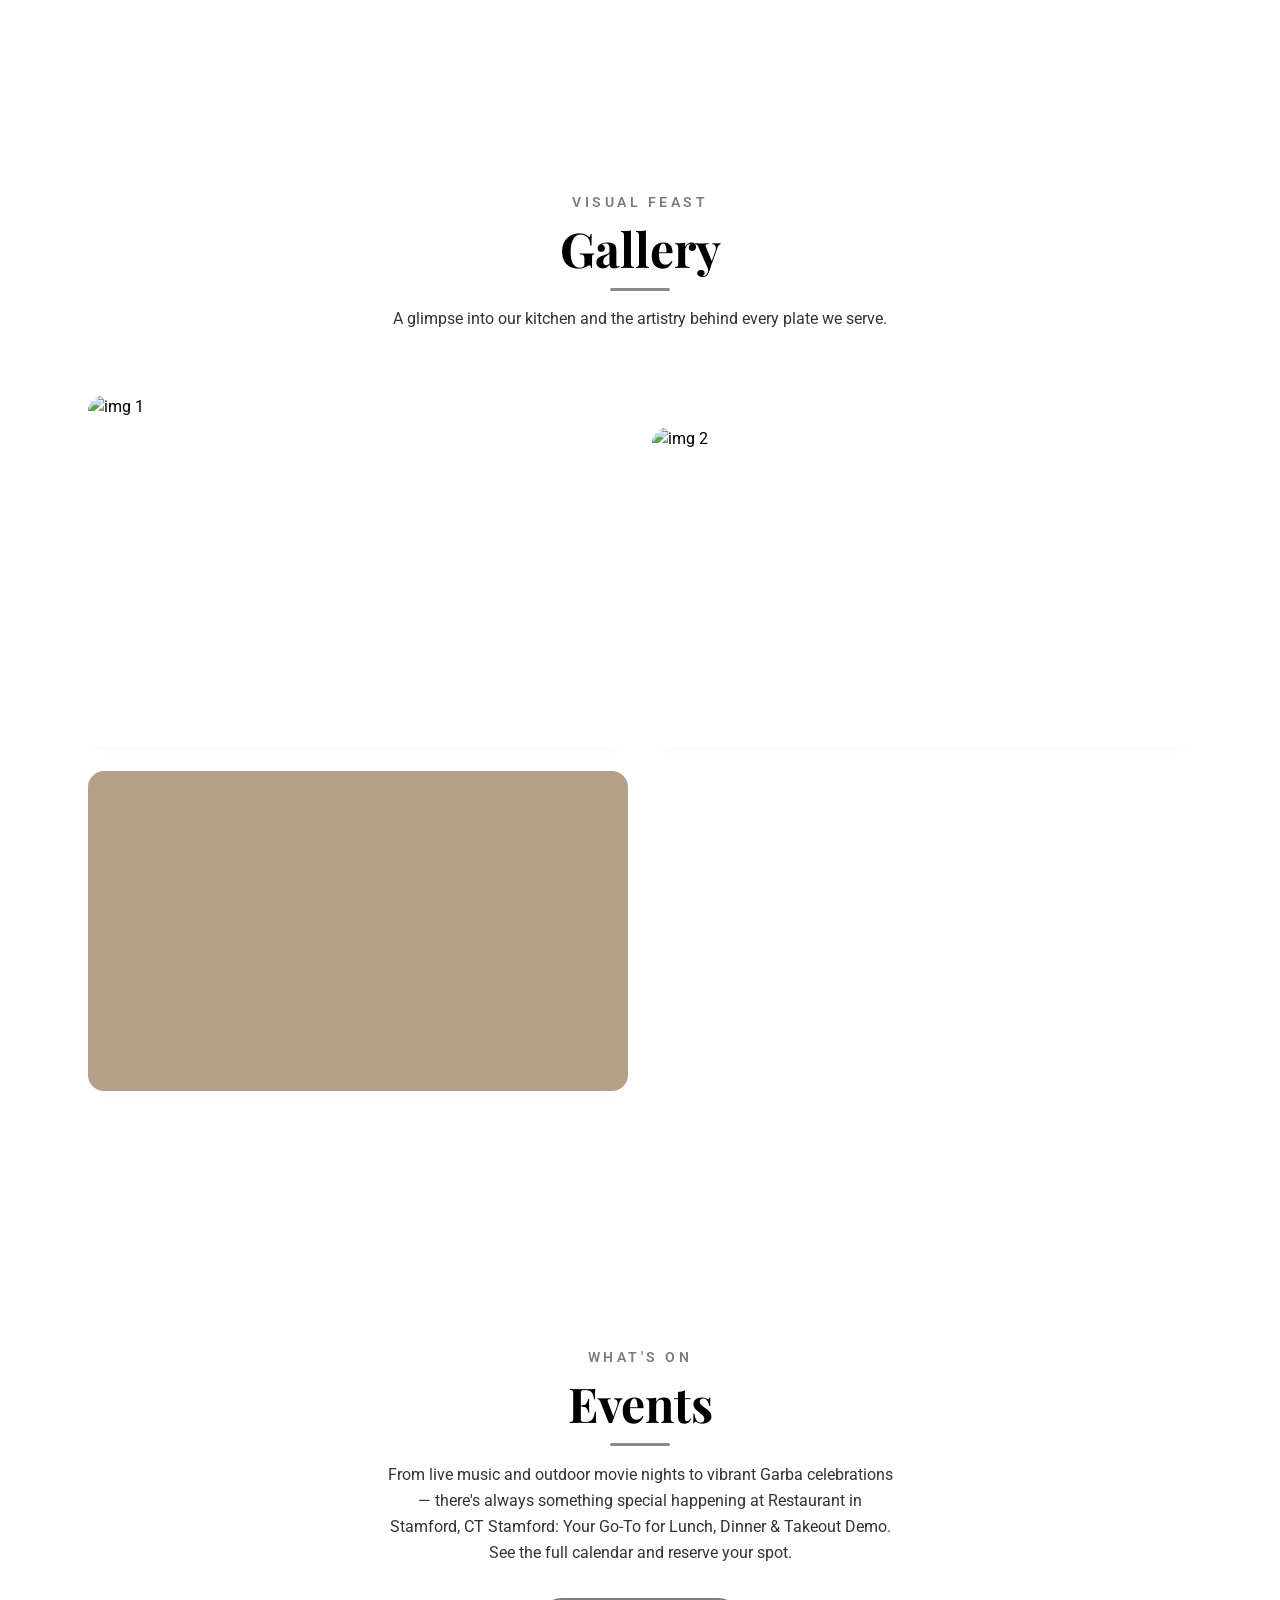
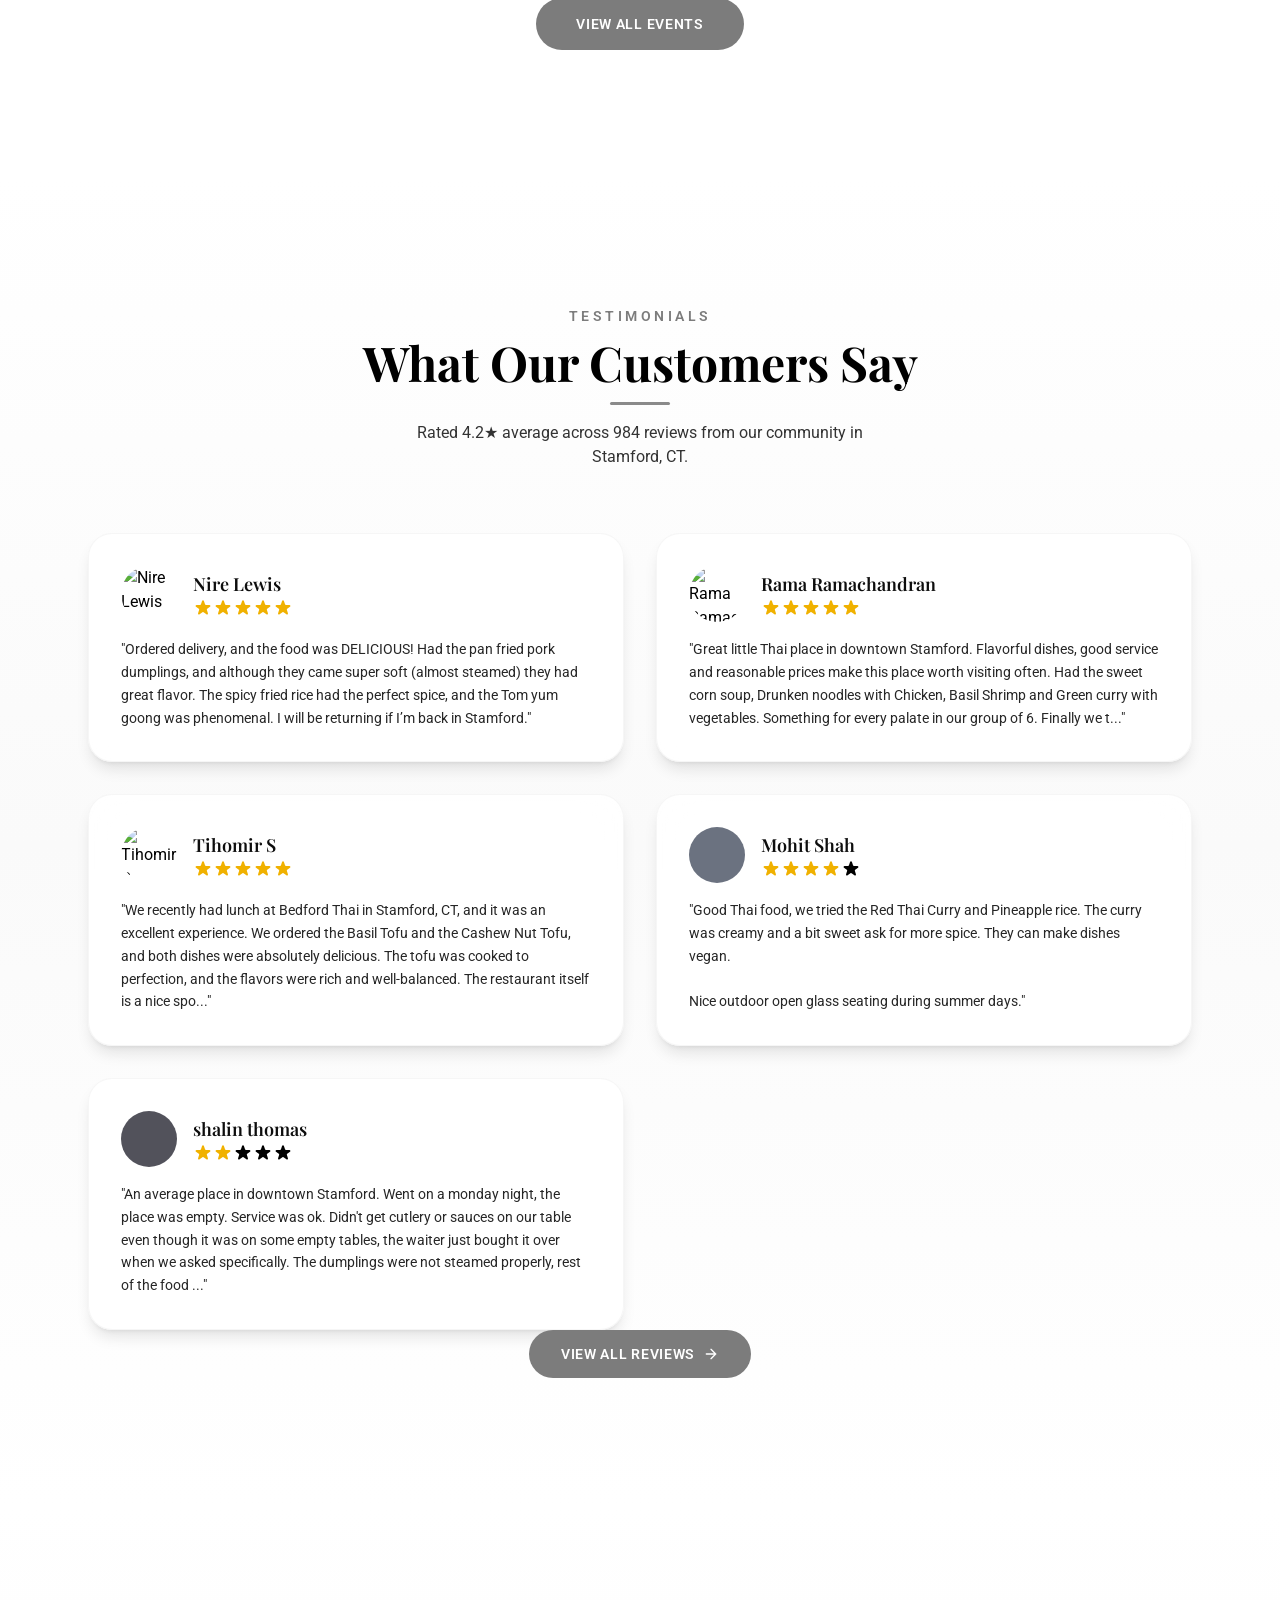
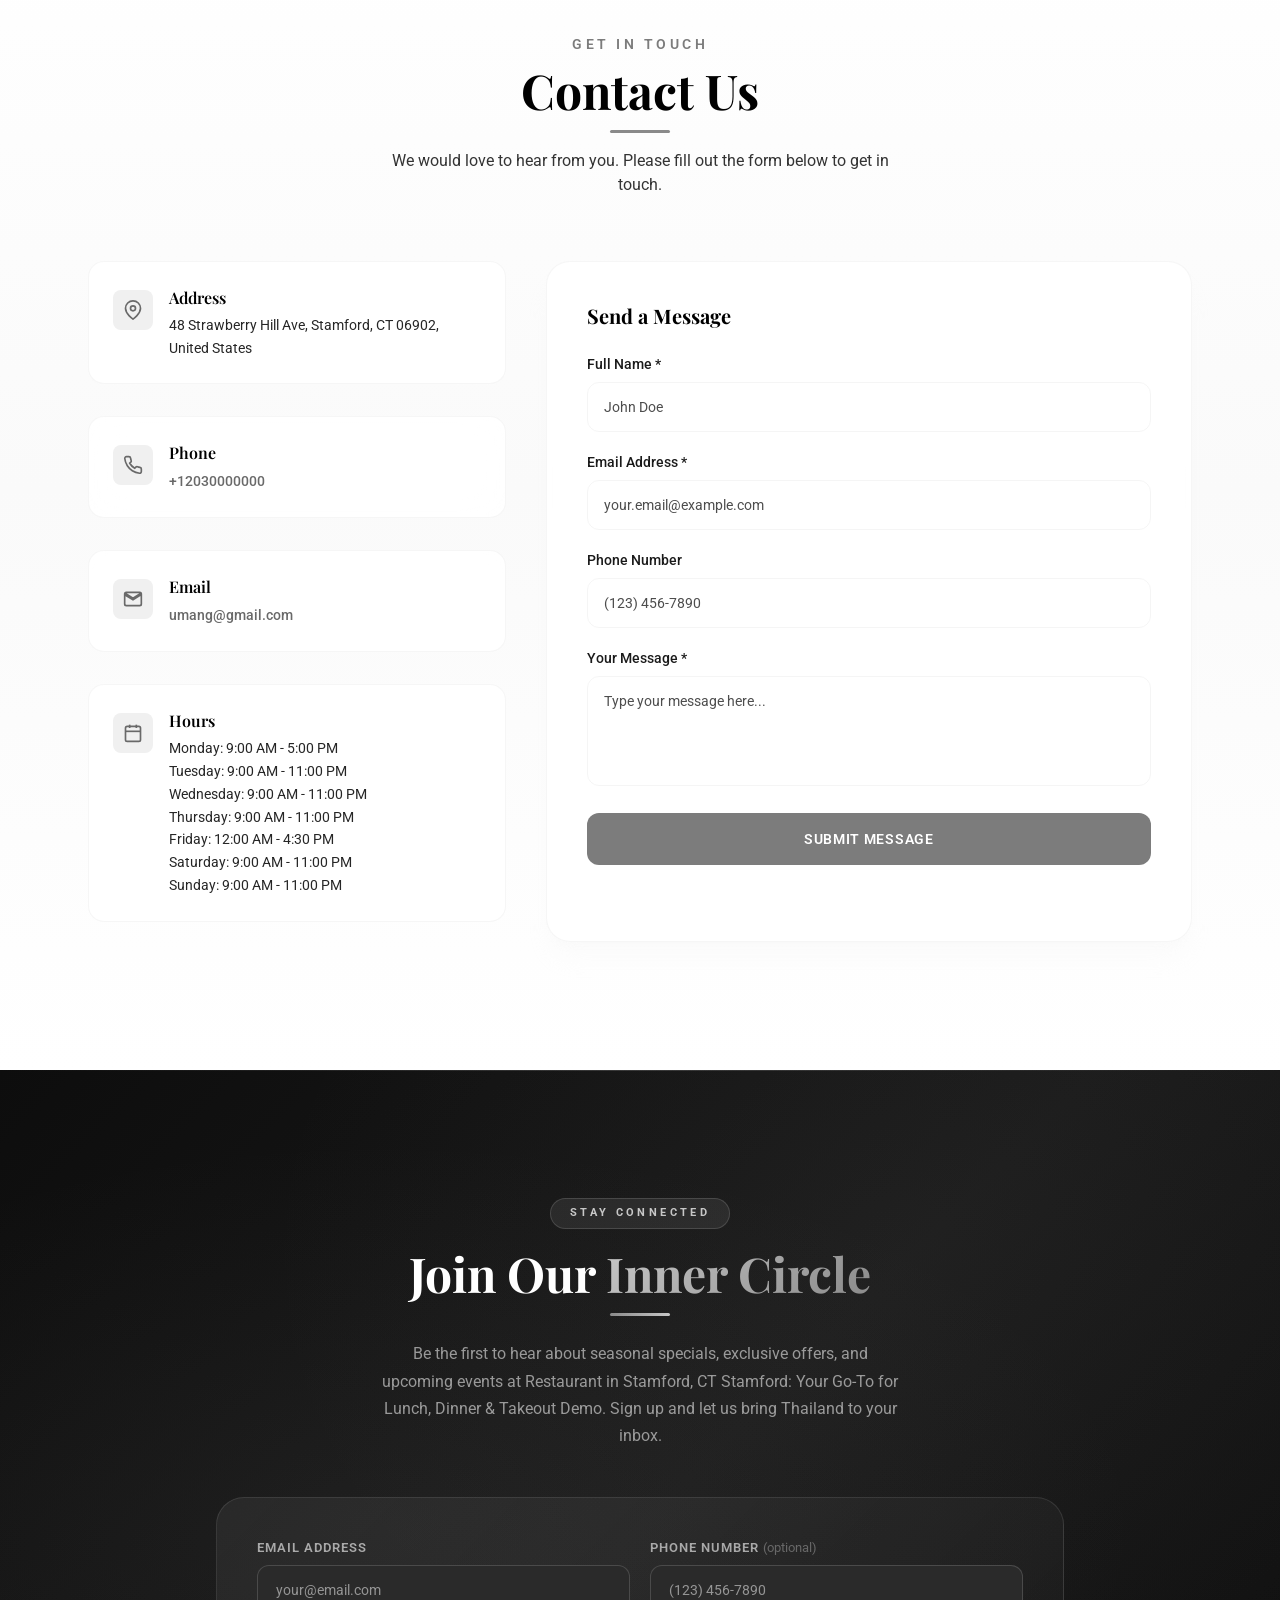
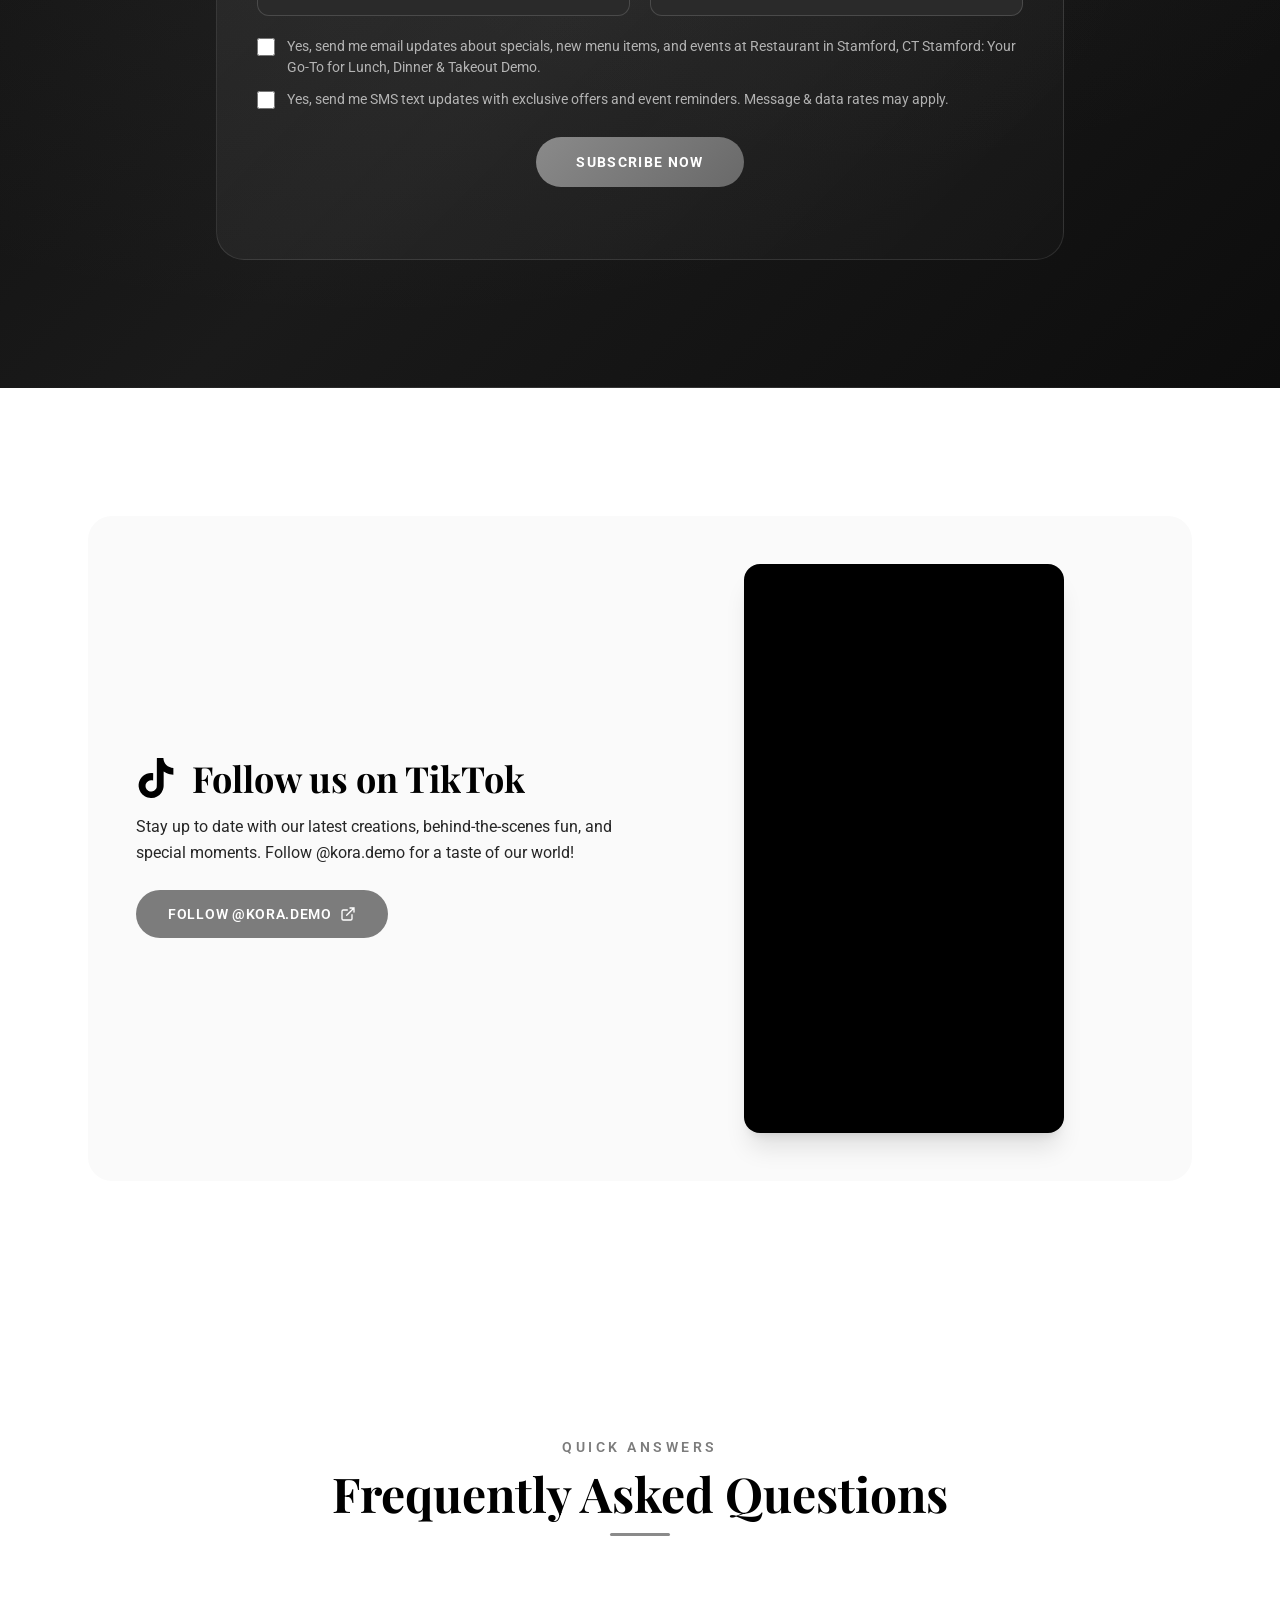
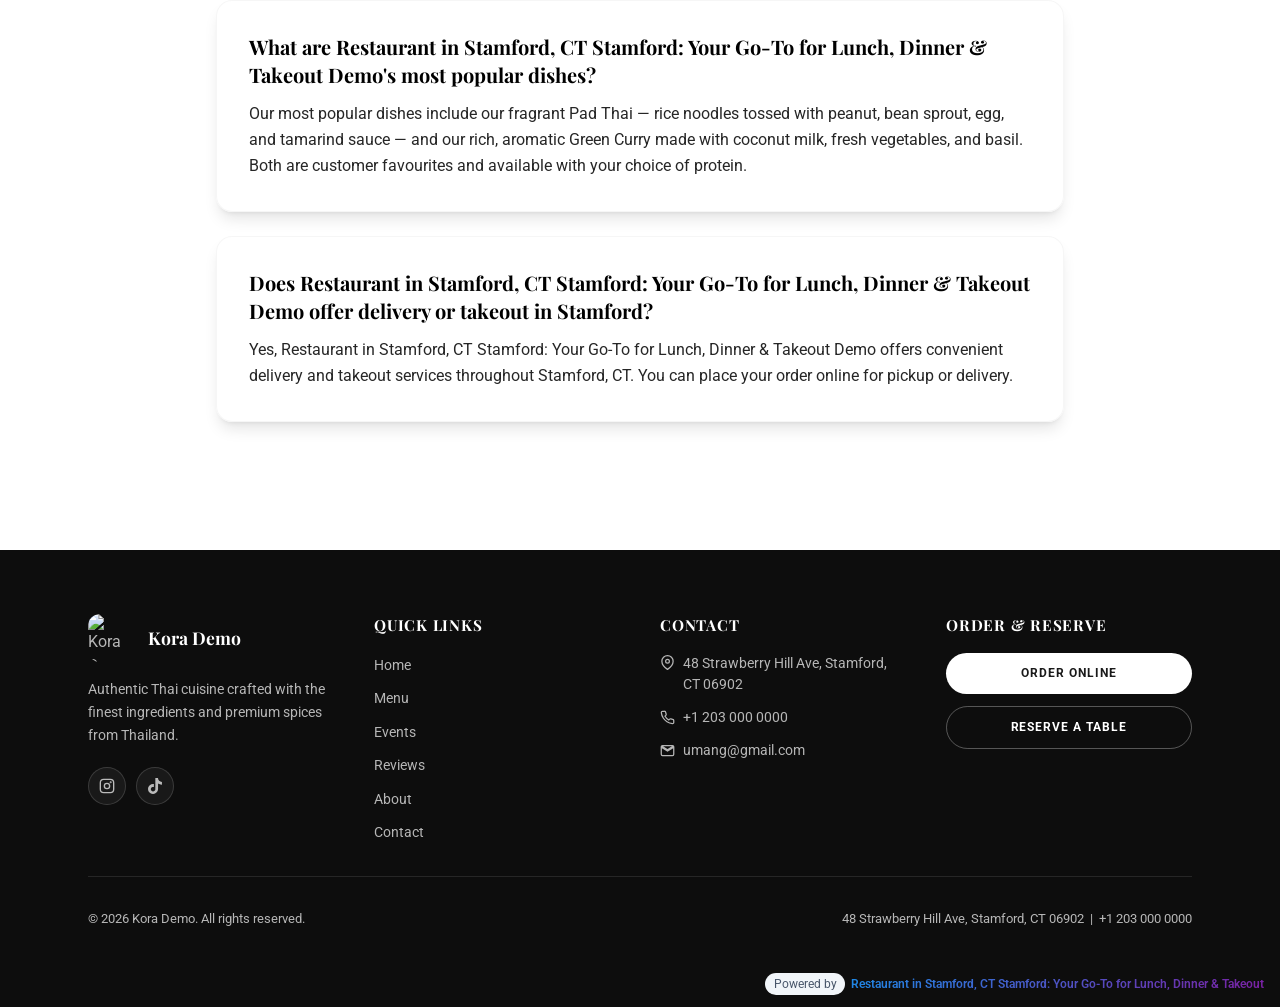
==== commit eb63d144: "Deploy staging from Kora" ====
--- a/index.html
+++ b/index.html
@@ -68,8 +68,13 @@
   "openingHoursSpecification": [
     {
       "@type": "OpeningHoursSpecification",
+      "dayOfWeek": "Monday",
+      "opens": "09:00",
+      "closes": "17:00"
+    },
+    {
+      "@type": "OpeningHoursSpecification",
       "dayOfWeek": [
-        "Monday",
         "Tuesday",
         "Wednesday",
         "Thursday",
@@ -126,6 +131,7 @@
 window.KORA_CONFIG.features.voice.enabled = true;
 window.KORA_CONFIG.features.voice.provider = "xai";
 </script>
+
 <!-- KORA_GOOGLE_FONTS_START -->
 <link rel="preconnect" href="https://fonts.googleapis.com">
 <link rel="preconnect" href="https://fonts.gstatic.com" crossorigin>
@@ -133,6 +139,7 @@
 <noscript><link rel="stylesheet" href="https://fonts.googleapis.com/css2?family=Playfair+Display:wght@400;600;700&amp;family=Roboto:wght@400;600;700&amp;display=swap"></noscript>
 <!-- KORA_GOOGLE_FONTS_END -->
 <link href="assets/kora-voice/voice-widget.css" rel="stylesheet"/>
+<link rel="stylesheet" href="assets/kora-voice/voice-widget.css" />
 </head>
 <body>
 <!-- KORA_TRACKING_GTM_BODY_START -->
@@ -358,7 +365,7 @@
 <h3 class="font-display text-2xl font-bold text-ink-900">Opening Hours</h3>
 </div>
 <ul class="space-y-1 text-ink-600">
-<li class="hours-row flex justify-between items-center py-3 px-4 rounded-lg"><span class="font-semibold text-ink-800">Monday</span><span class="font-medium text-ink-800 text-right">9:00 AM - 11:00 PM</span></li>
+<li class="hours-row flex justify-between items-center py-3 px-4 rounded-lg"><span class="font-semibold text-ink-800">Monday</span><span class="font-medium text-ink-800 text-right">9:00 AM - 5:00 PM</span></li>
 <li class="hours-row flex justify-between items-center py-3 px-4 rounded-lg"><span class="font-semibold text-ink-800">Tuesday</span><span class="font-medium text-ink-800 text-right">9:00 AM - 11:00 PM</span></li>
 <li class="hours-row flex justify-between items-center py-3 px-4 rounded-lg"><span class="font-semibold text-ink-800">Wednesday</span><span class="font-medium text-ink-800 text-right">9:00 AM - 11:00 PM</span></li>
 <li class="hours-row flex justify-between items-center py-3 px-4 rounded-lg"><span class="font-semibold text-ink-800">Thursday</span><span class="font-medium text-ink-800 text-right">9:00 AM - 11:00 PM</span></li>
@@ -615,7 +622,7 @@
 <div>
 <h4 class="font-semibold text-ink-900 mb-1">Hours</h4>
 <p class="text-ink-600 text-sm leading-relaxed">
-              Monday: 9:00 AM - 11:00 PM<br/>
+              Monday: 9:00 AM - 5:00 PM<br/>
               Tuesday: 9:00 AM - 11:00 PM<br/>
               Wednesday: 9:00 AM - 11:00 PM<br/>
               Thursday: 9:00 AM - 11:00 PM<br/>
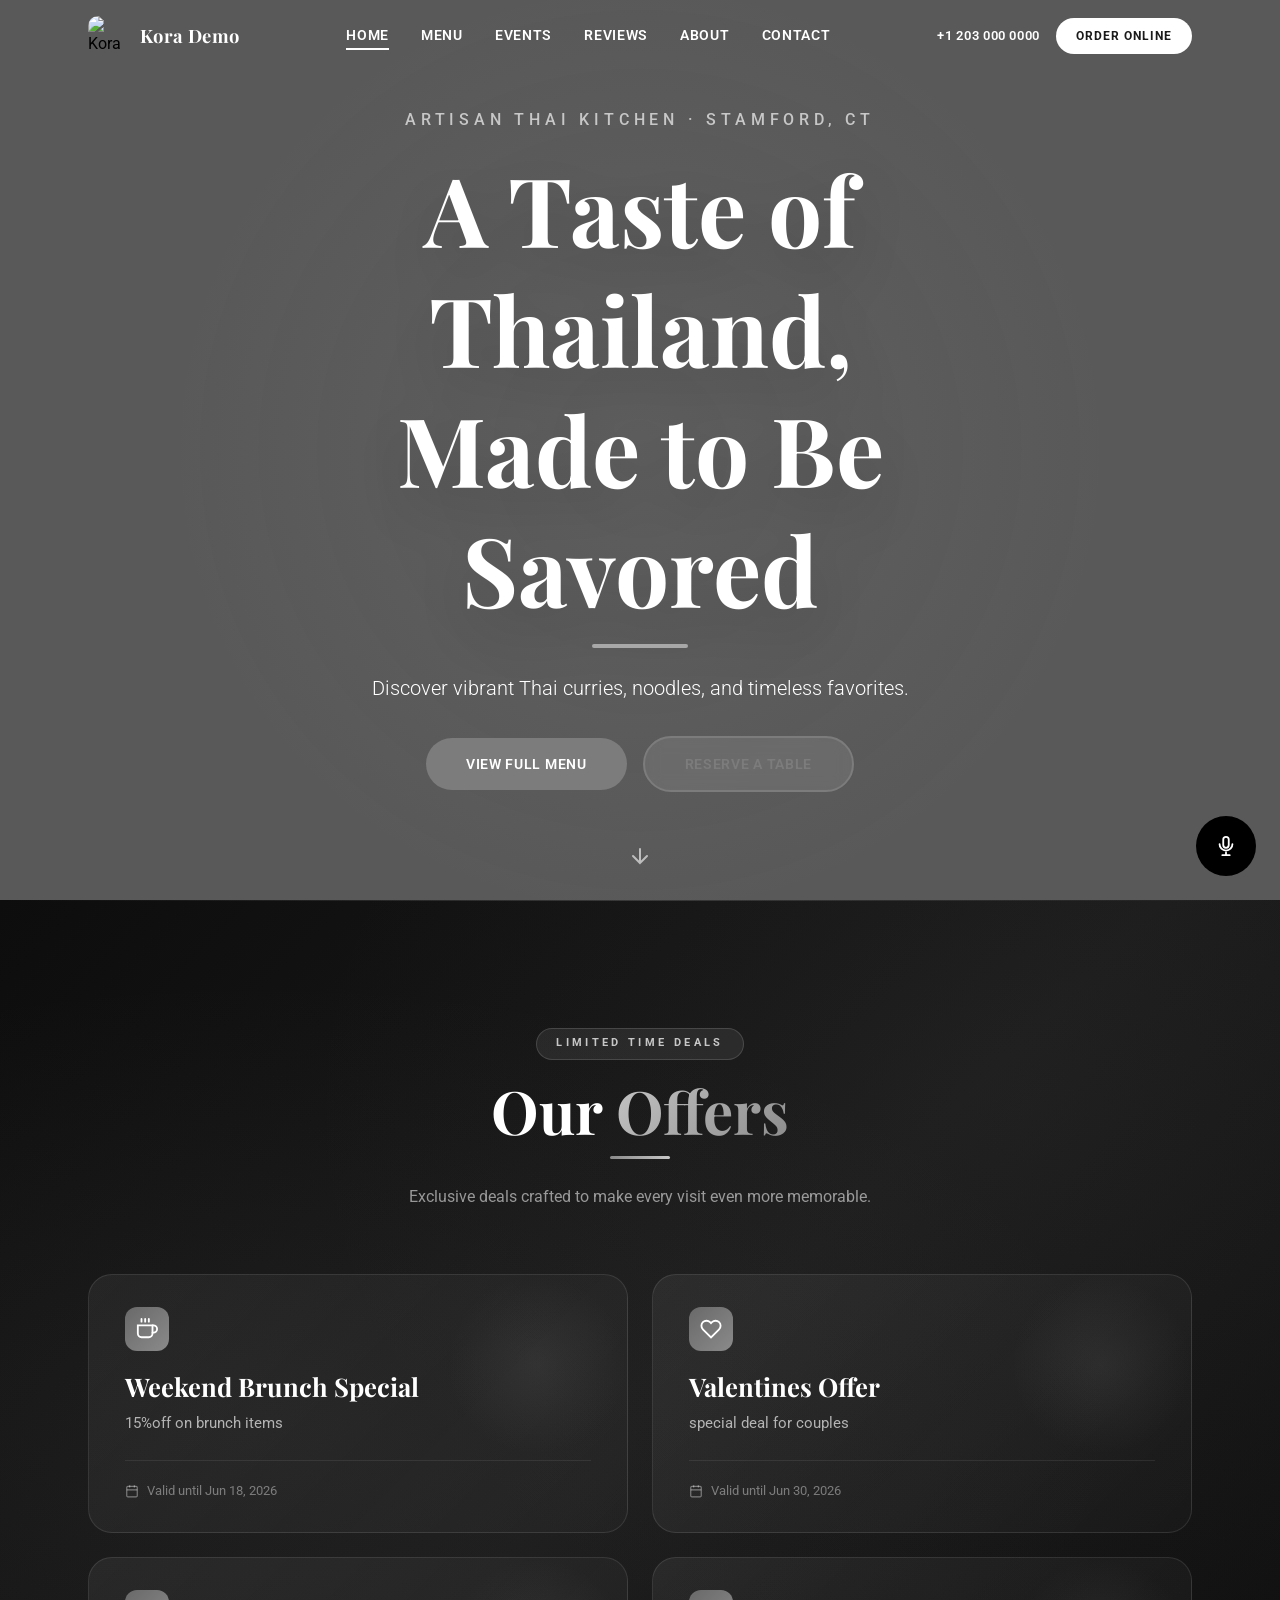
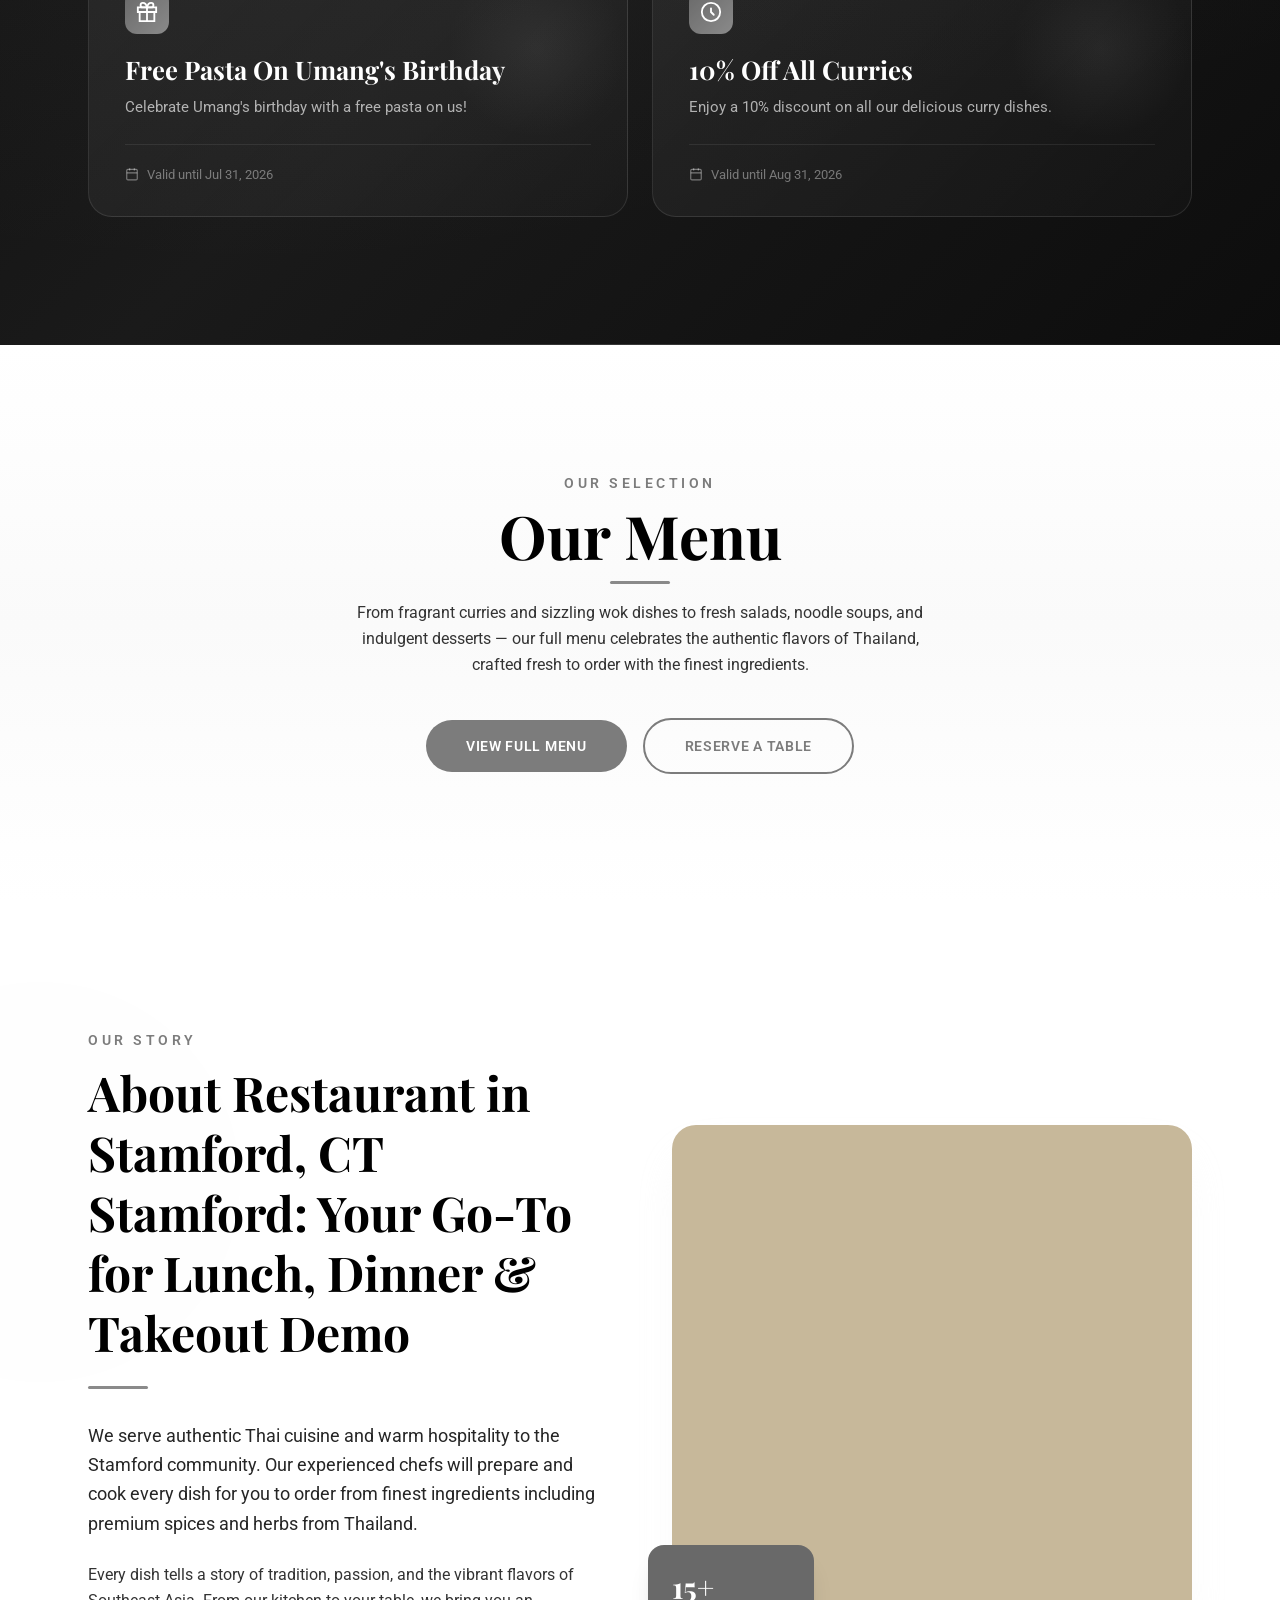
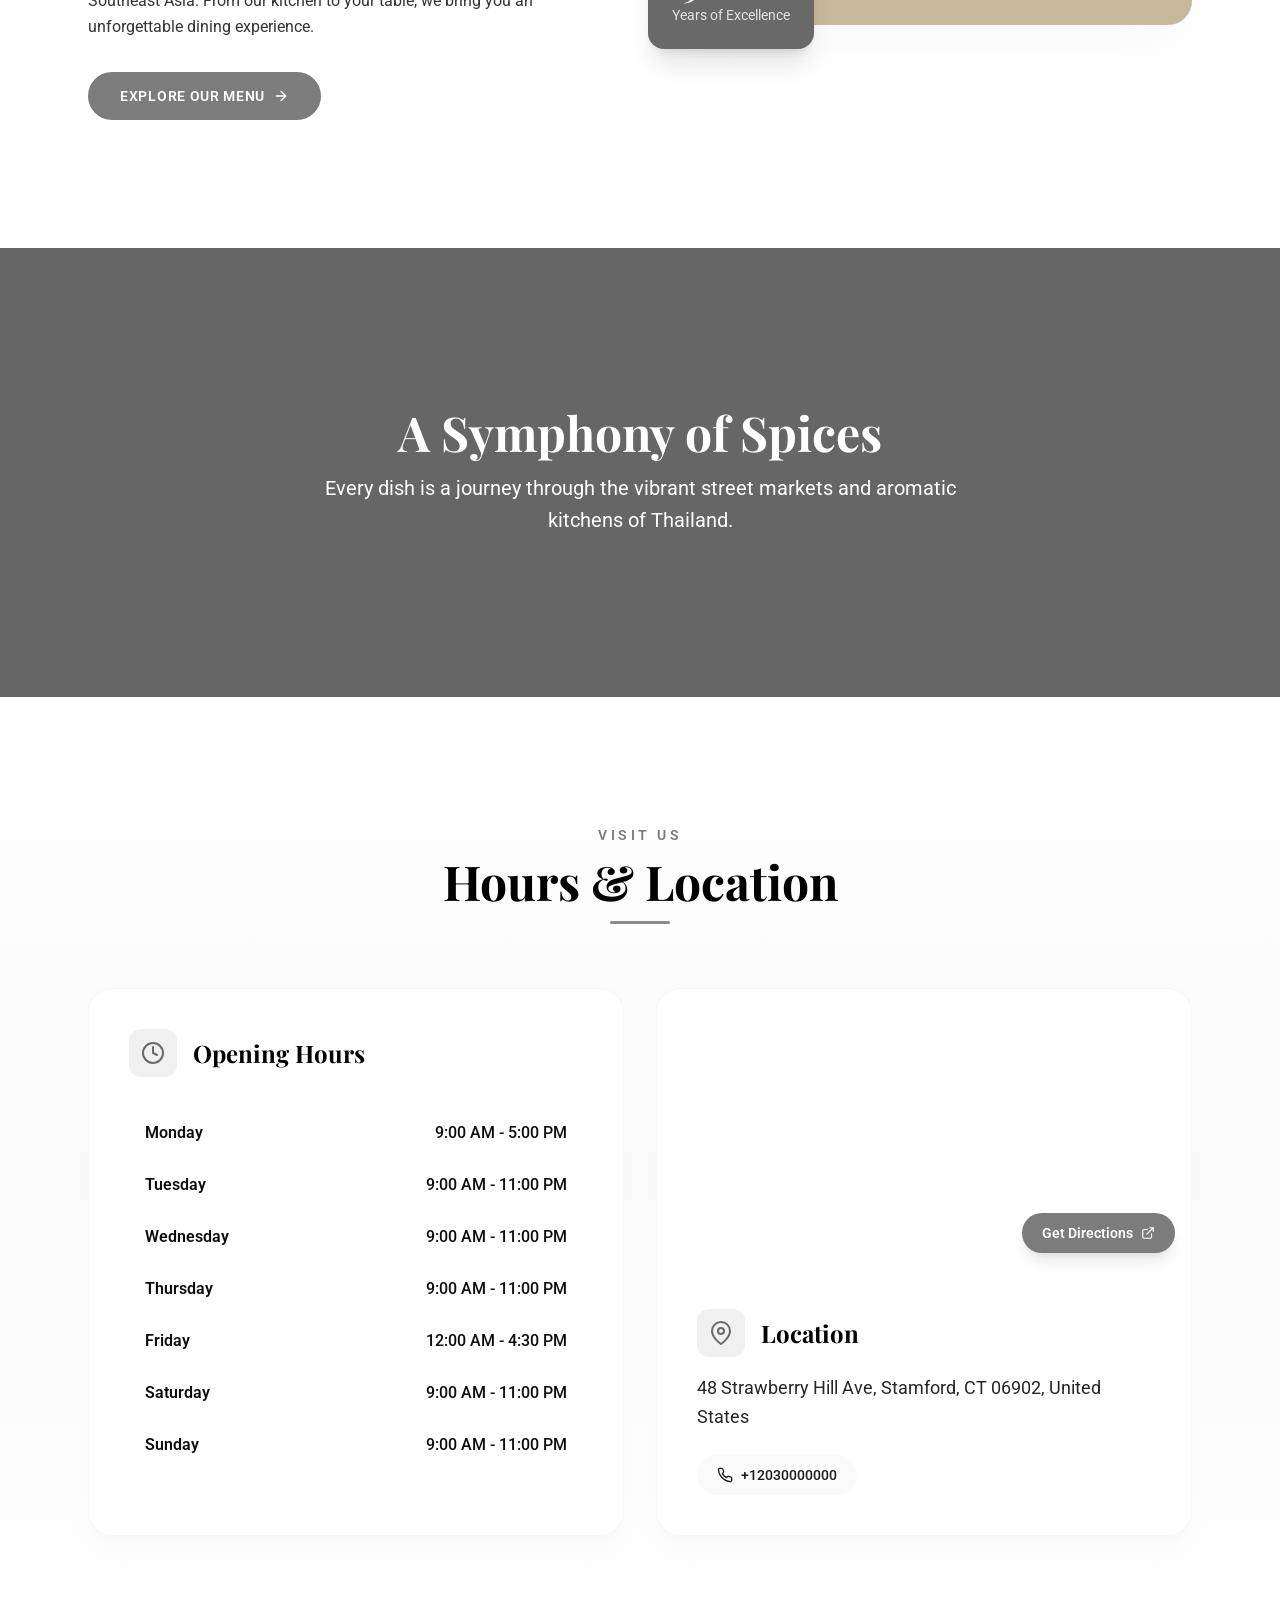
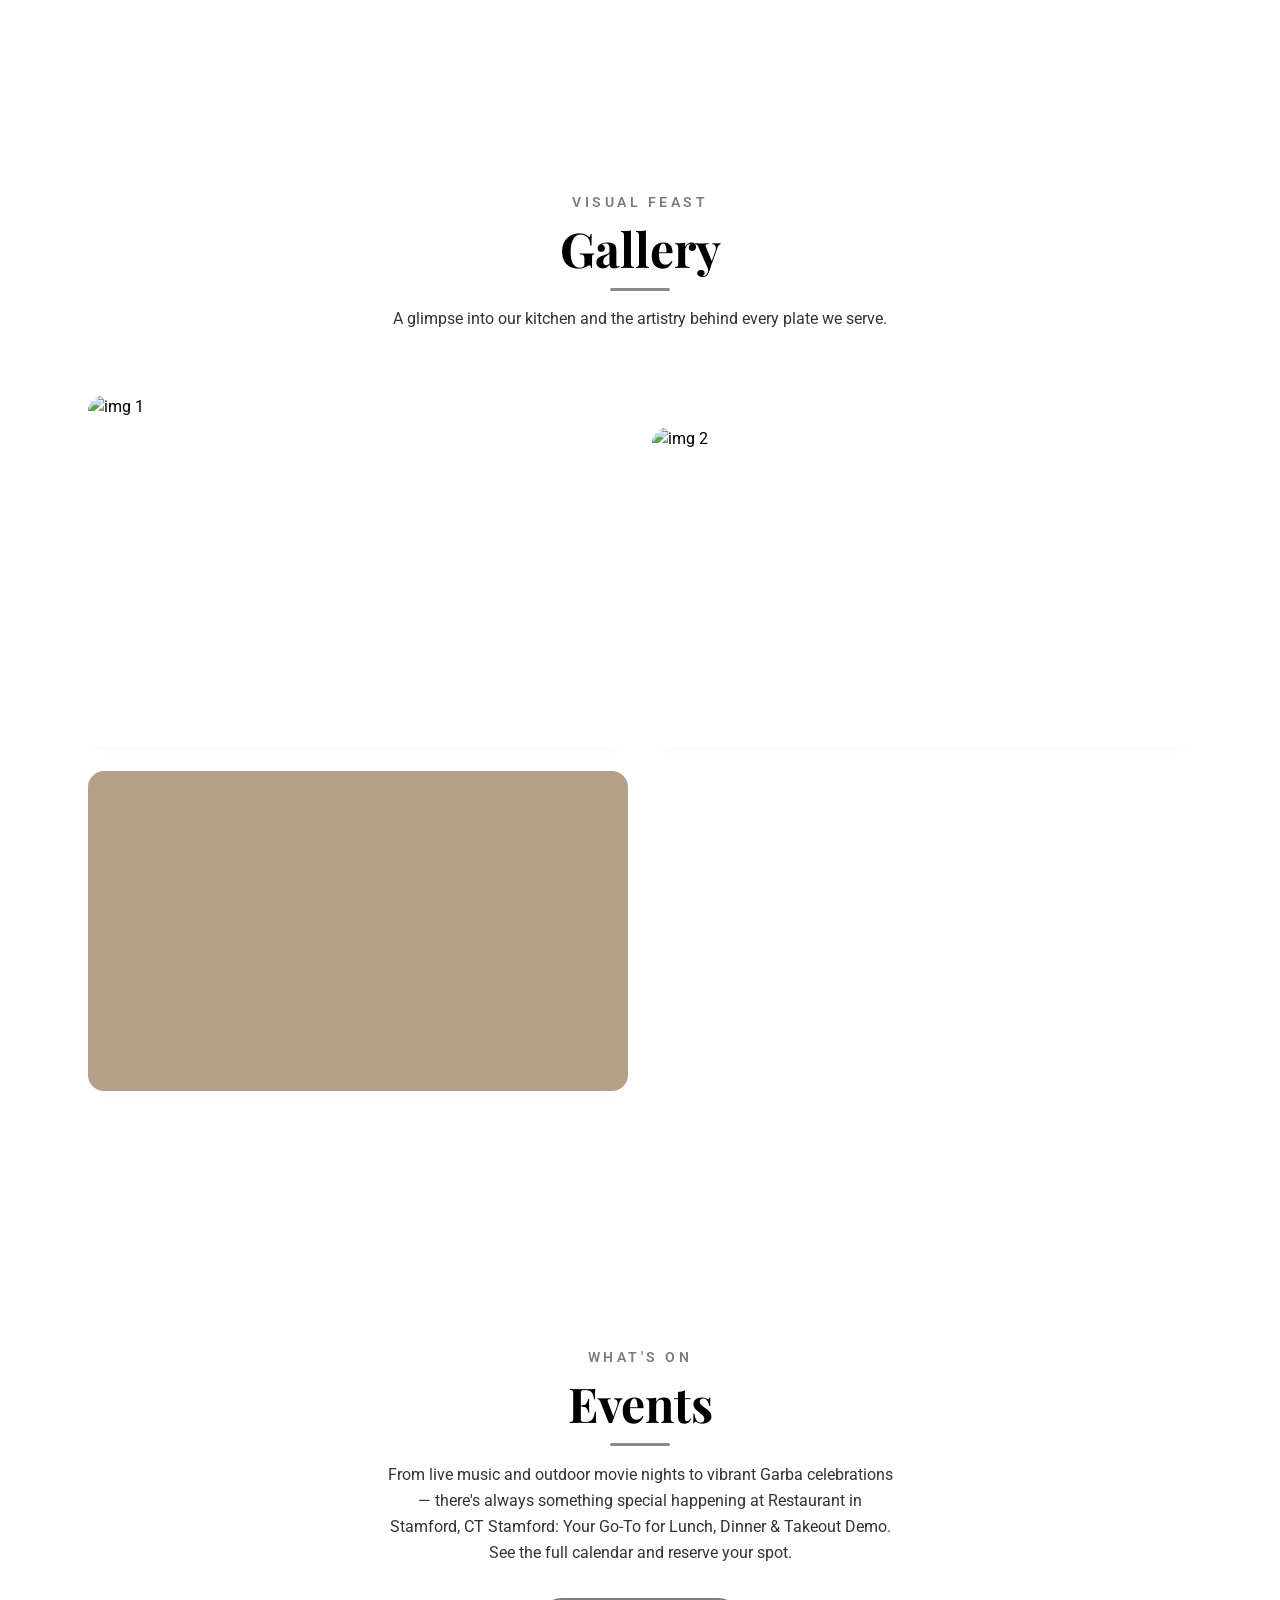
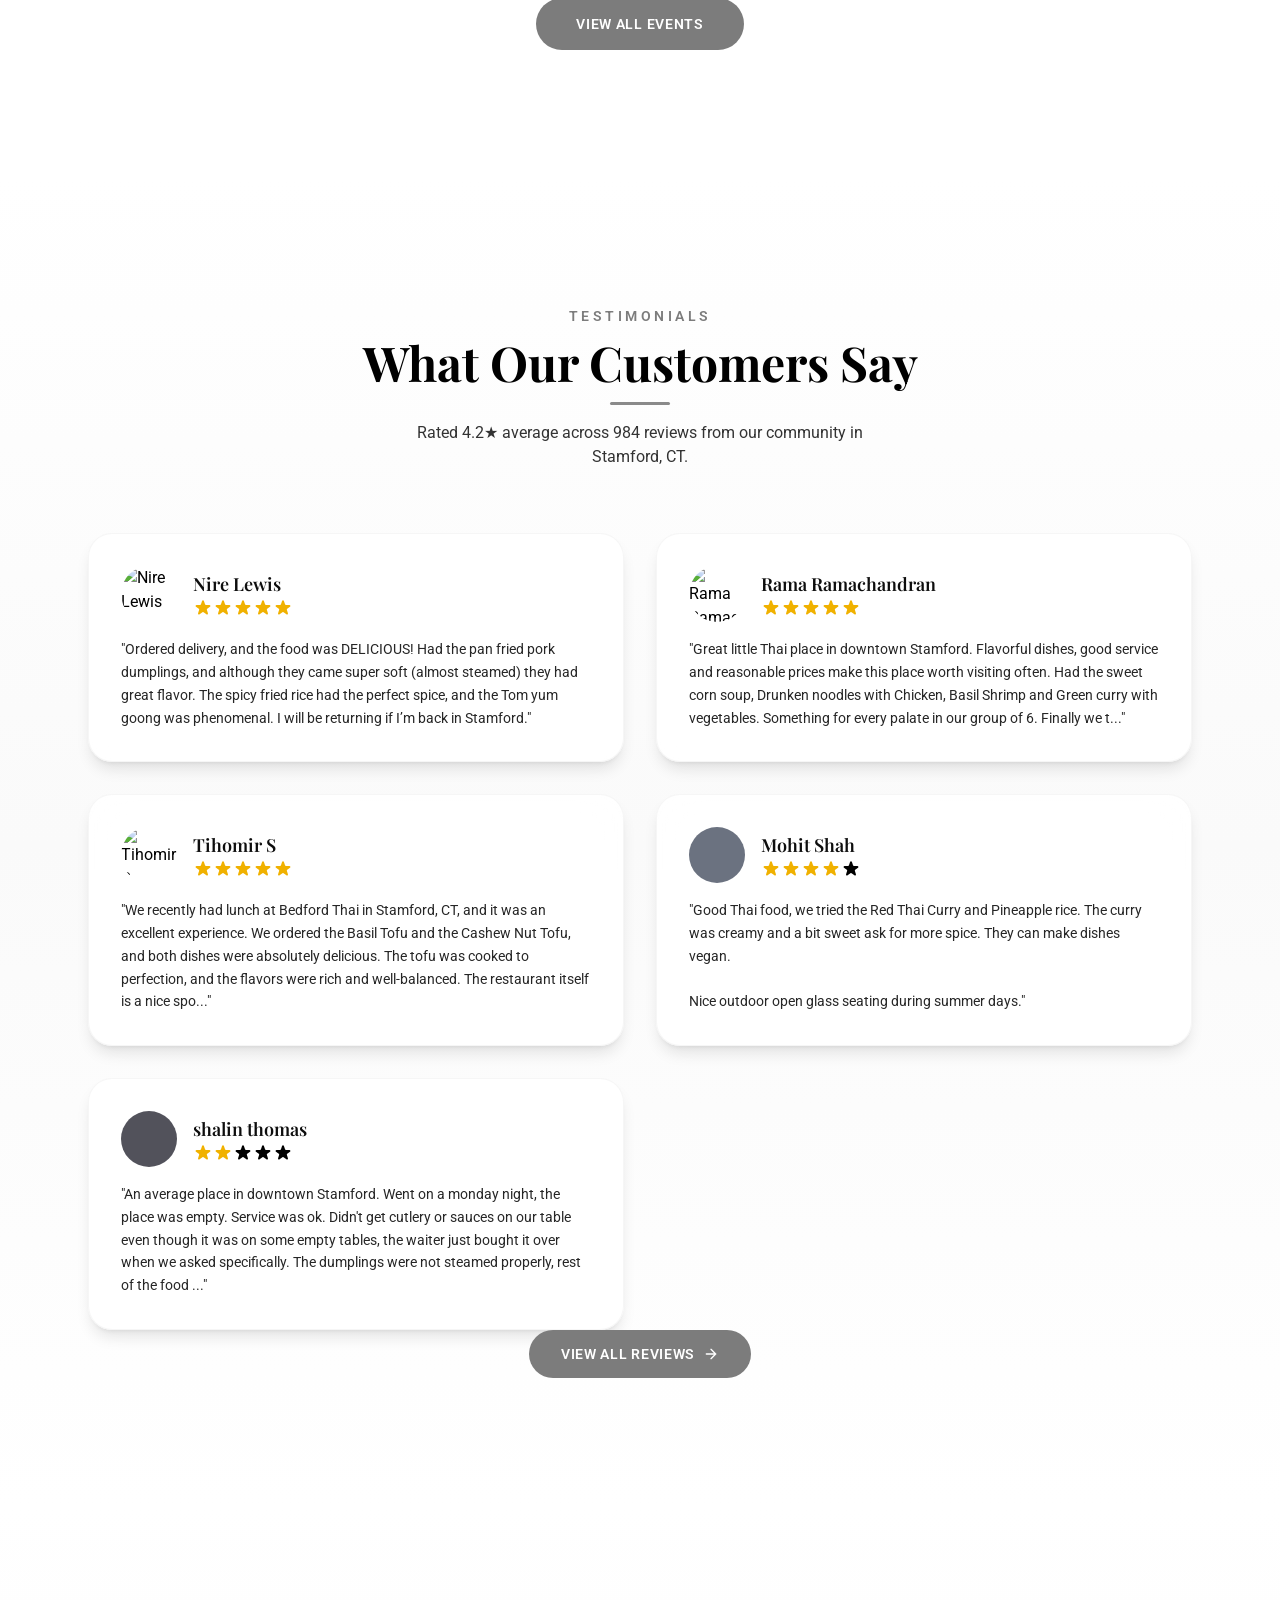
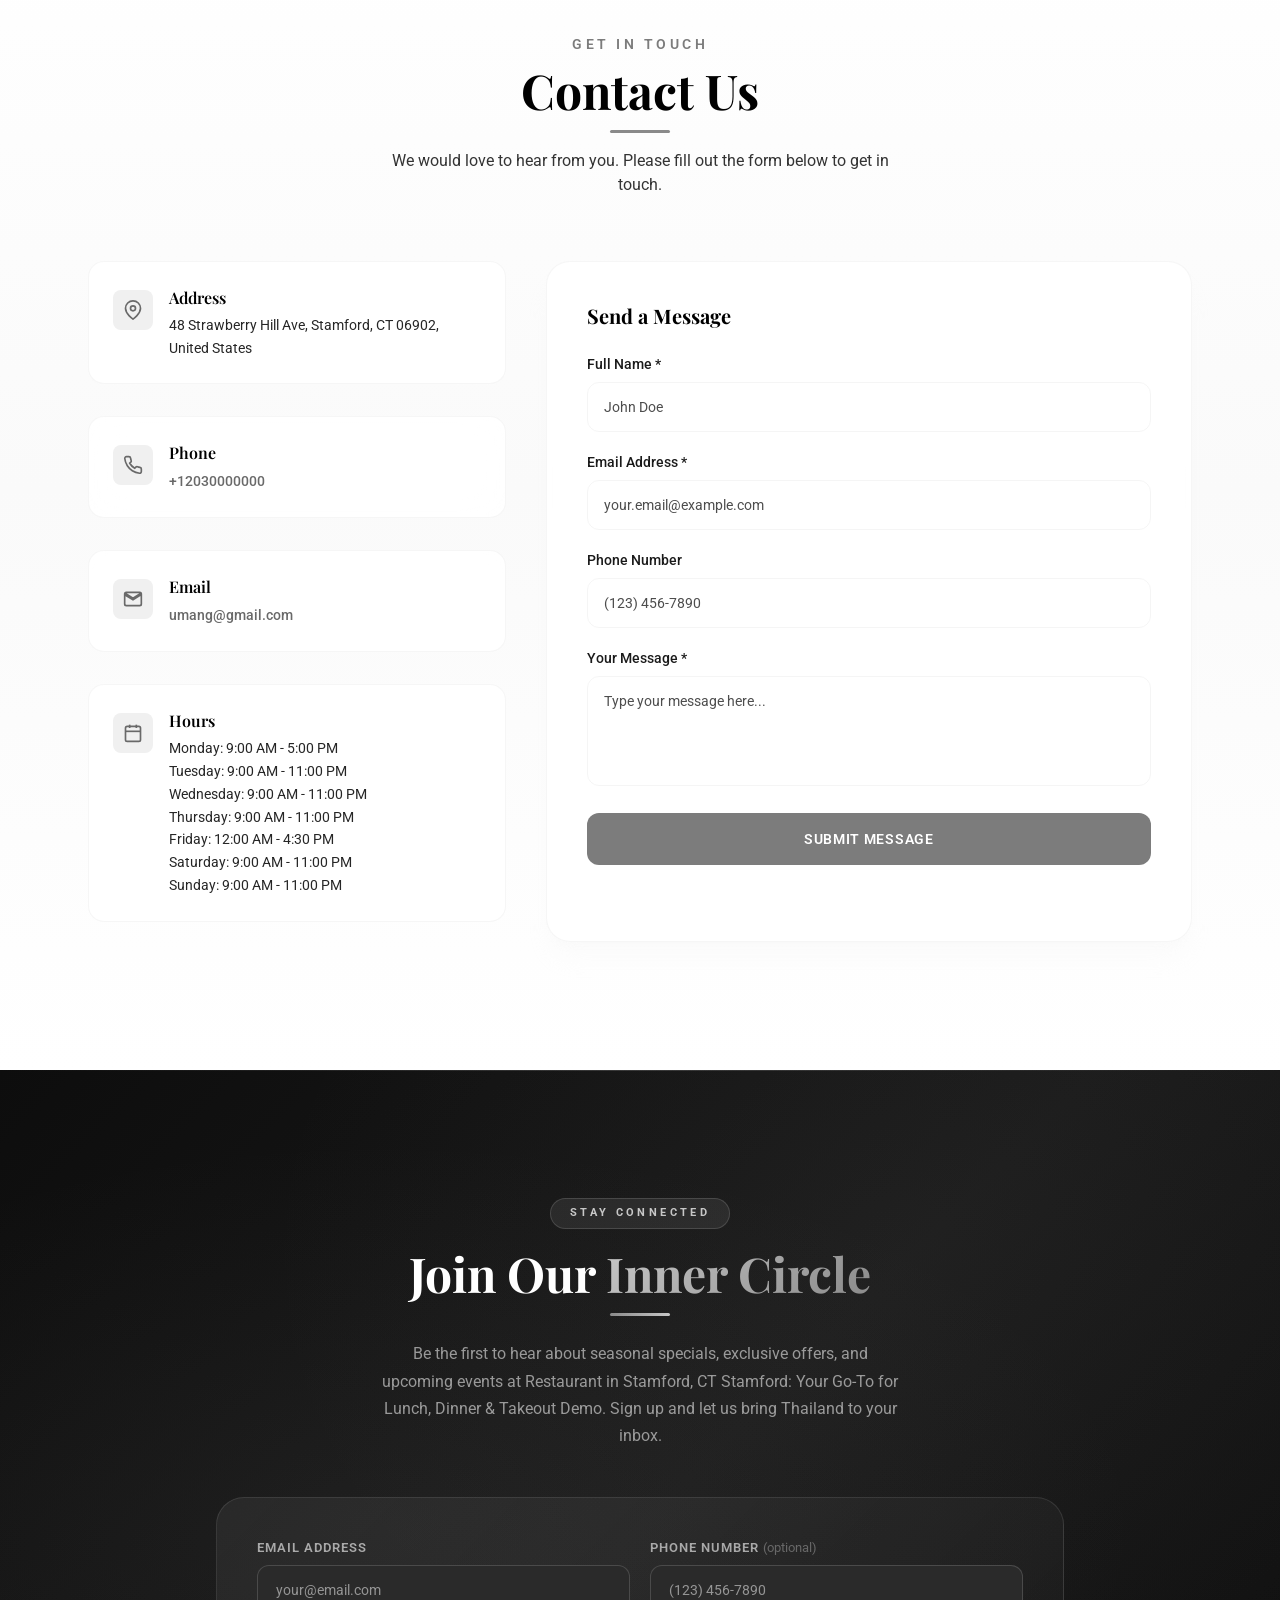
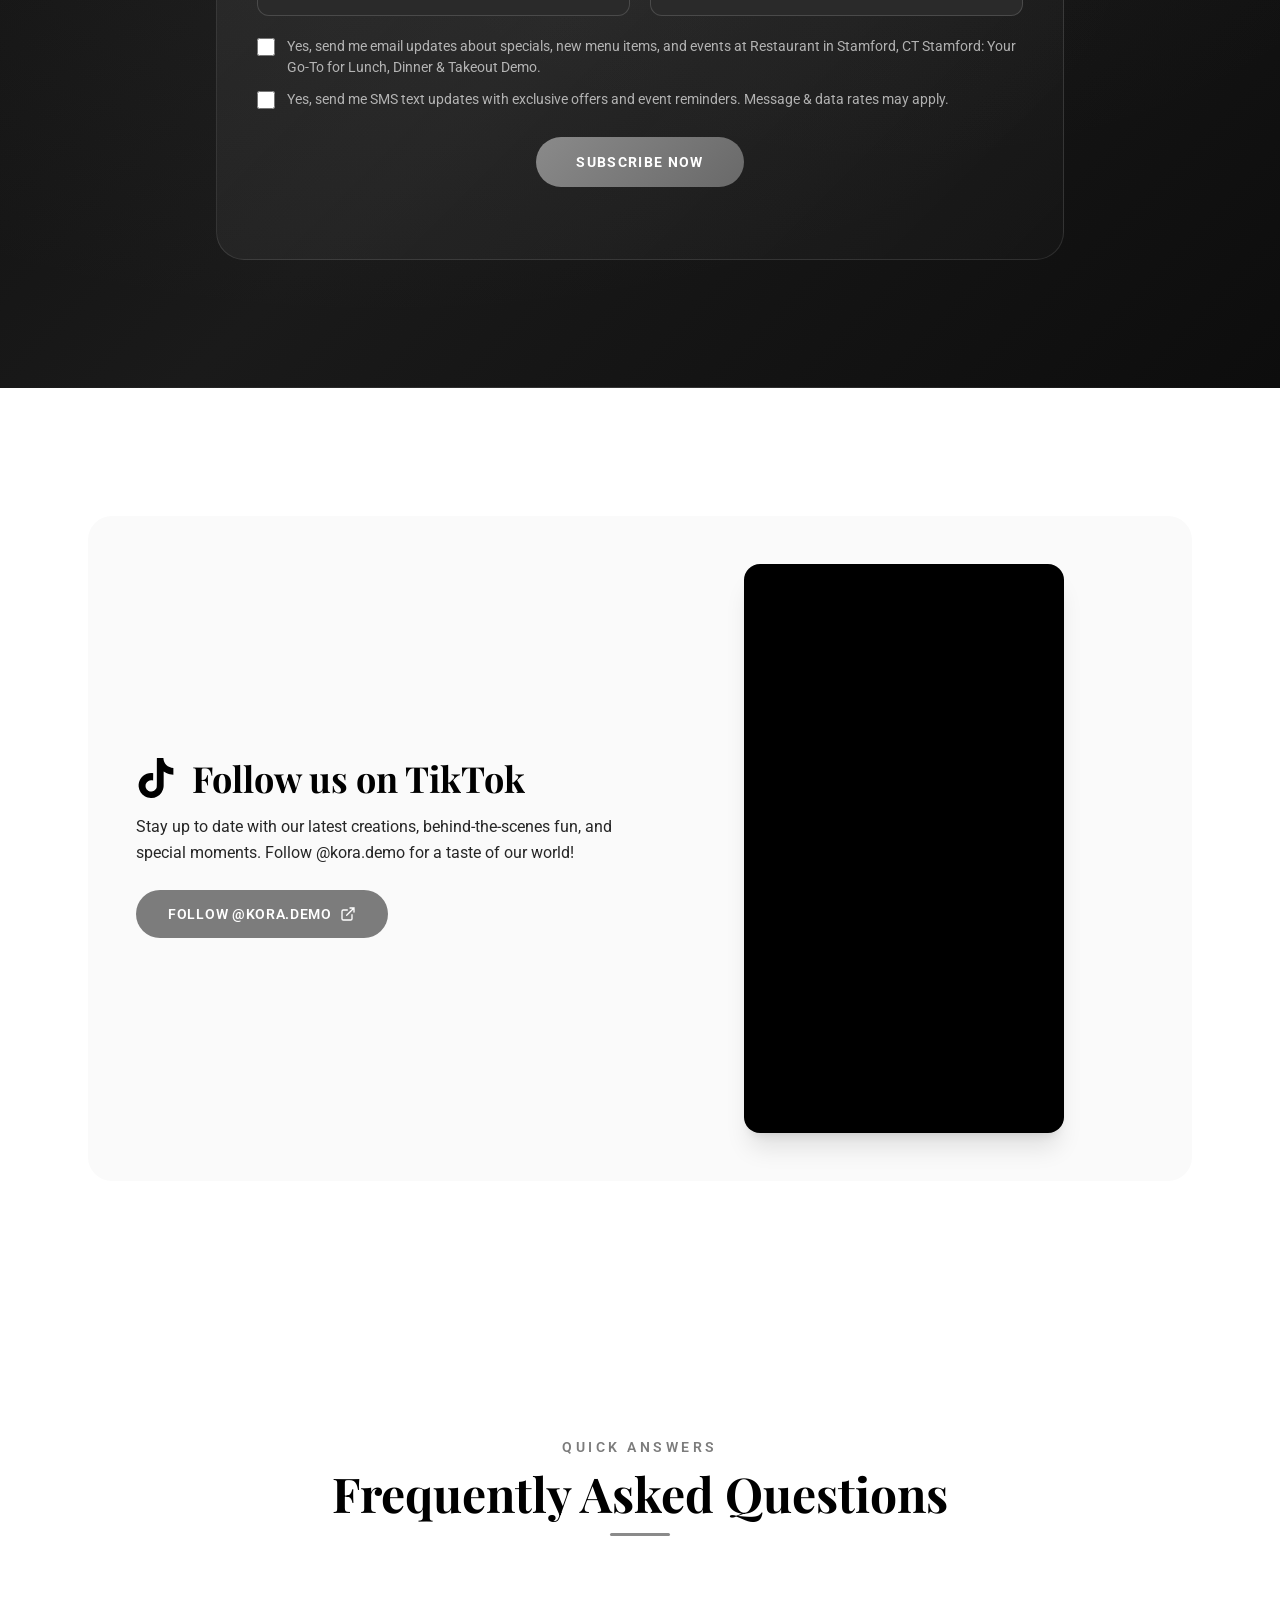
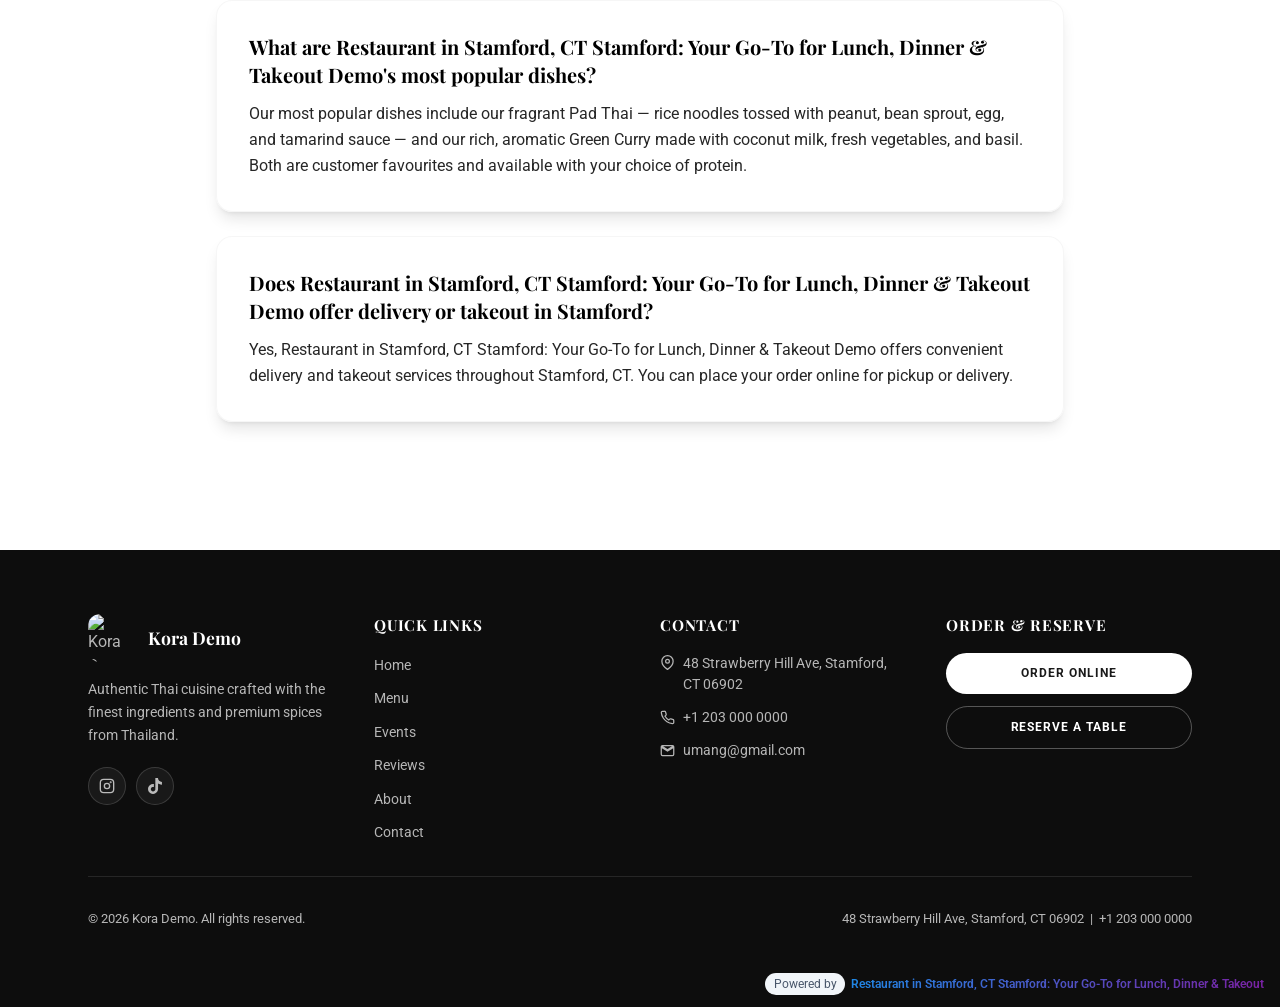
==== commit a7241942: "Deploy staging from Kora" ====
--- a/index.html
+++ b/index.html
@@ -132,6 +132,7 @@
 window.KORA_CONFIG.features.voice.provider = "xai";
 </script>
 
+
 <!-- KORA_GOOGLE_FONTS_START -->
 <link rel="preconnect" href="https://fonts.googleapis.com">
 <link rel="preconnect" href="https://fonts.gstatic.com" crossorigin>
@@ -166,12 +167,12 @@
 <div class="reveal">
 <p class="text-brand-300 text-sm md:text-base font-medium tracking-[0.3em] uppercase mb-4">Artisan Thai Kitchen · Stamford, CT</p>
 </div>
-<h1 class="reveal reveal-delay-150 font-display text-6xl md:text-8xl font-bold drop-shadow-2xl mb-6 leading-tight">
-        Refined Thai Flavors, Artfully Crafted
+<h1 class="reveal reveal-delay-150 font-display text-7xl md:text-8xl font-bold drop-shadow-2xl mb-4 leading-tight">
+        A Taste of Thailand,<br>Made to Be Savored
       </h1>
-<div class="reveal reveal-delay-250 w-24 h-1 bg-brand-400 mx-auto mb-8 rounded-full"></div>
-<p class="reveal reveal-delay-350 text-lg md:text-xl opacity-90 max-w-2xl mx-auto leading-relaxed font-light mb-10">
-        Experience the delicate balance of authentic Thai spices, heritage culinary artistry, and elevated hospitality in the heart of Stamford.
+<div class="reveal reveal-delay-250 w-24 h-1 bg-brand-400 mx-auto mb-6 rounded-full"></div>
+<p class="reveal reveal-delay-350 text-lg md:text-xl opacity-90 max-w-2xl mx-auto leading-relaxed font-light mb-8">
+        Discover vibrant Thai curries, noodles, and timeless favorites.
       </p>
 <div class="reveal reveal-delay-500 flex flex-col sm:flex-row items-center justify-center gap-4">
 <a class="btn-primary px-10 py-4 rounded-full text-sm font-semibold uppercase tracking-wider pulse-cta" href="menu.html">
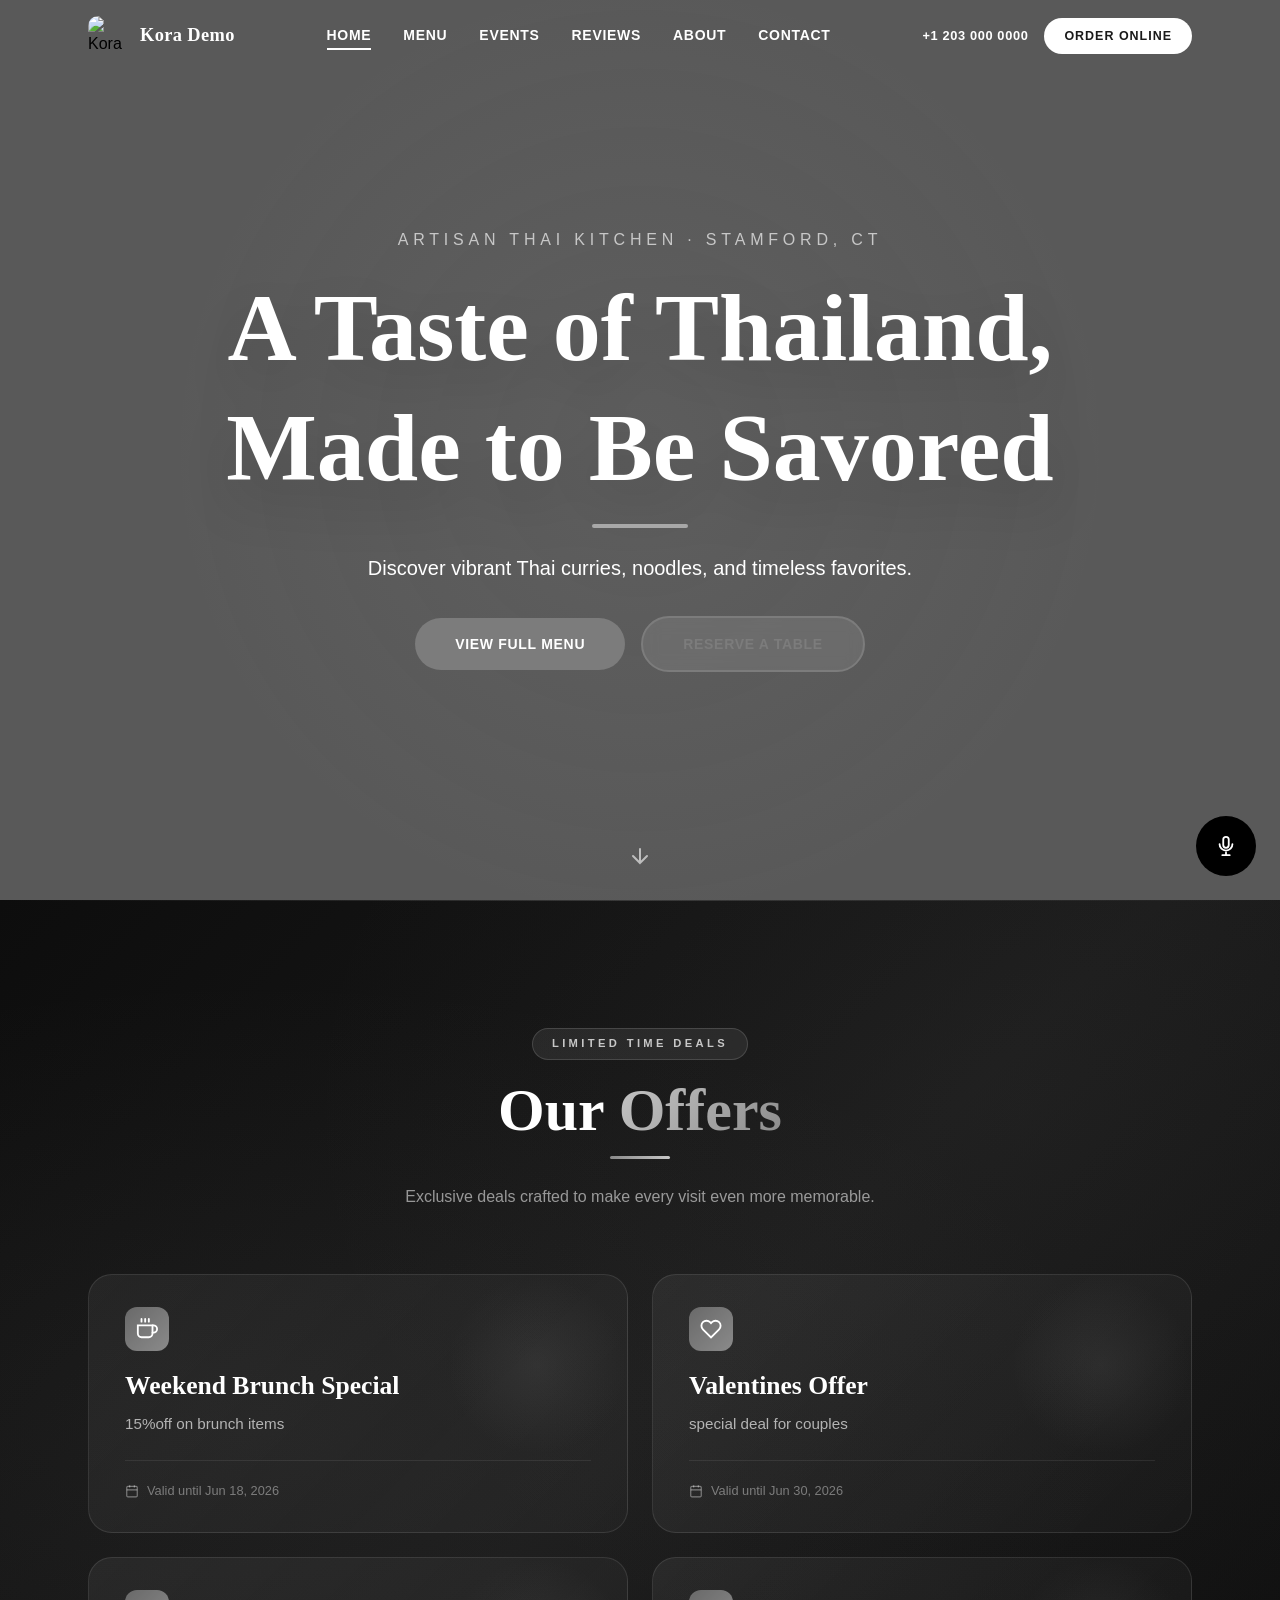
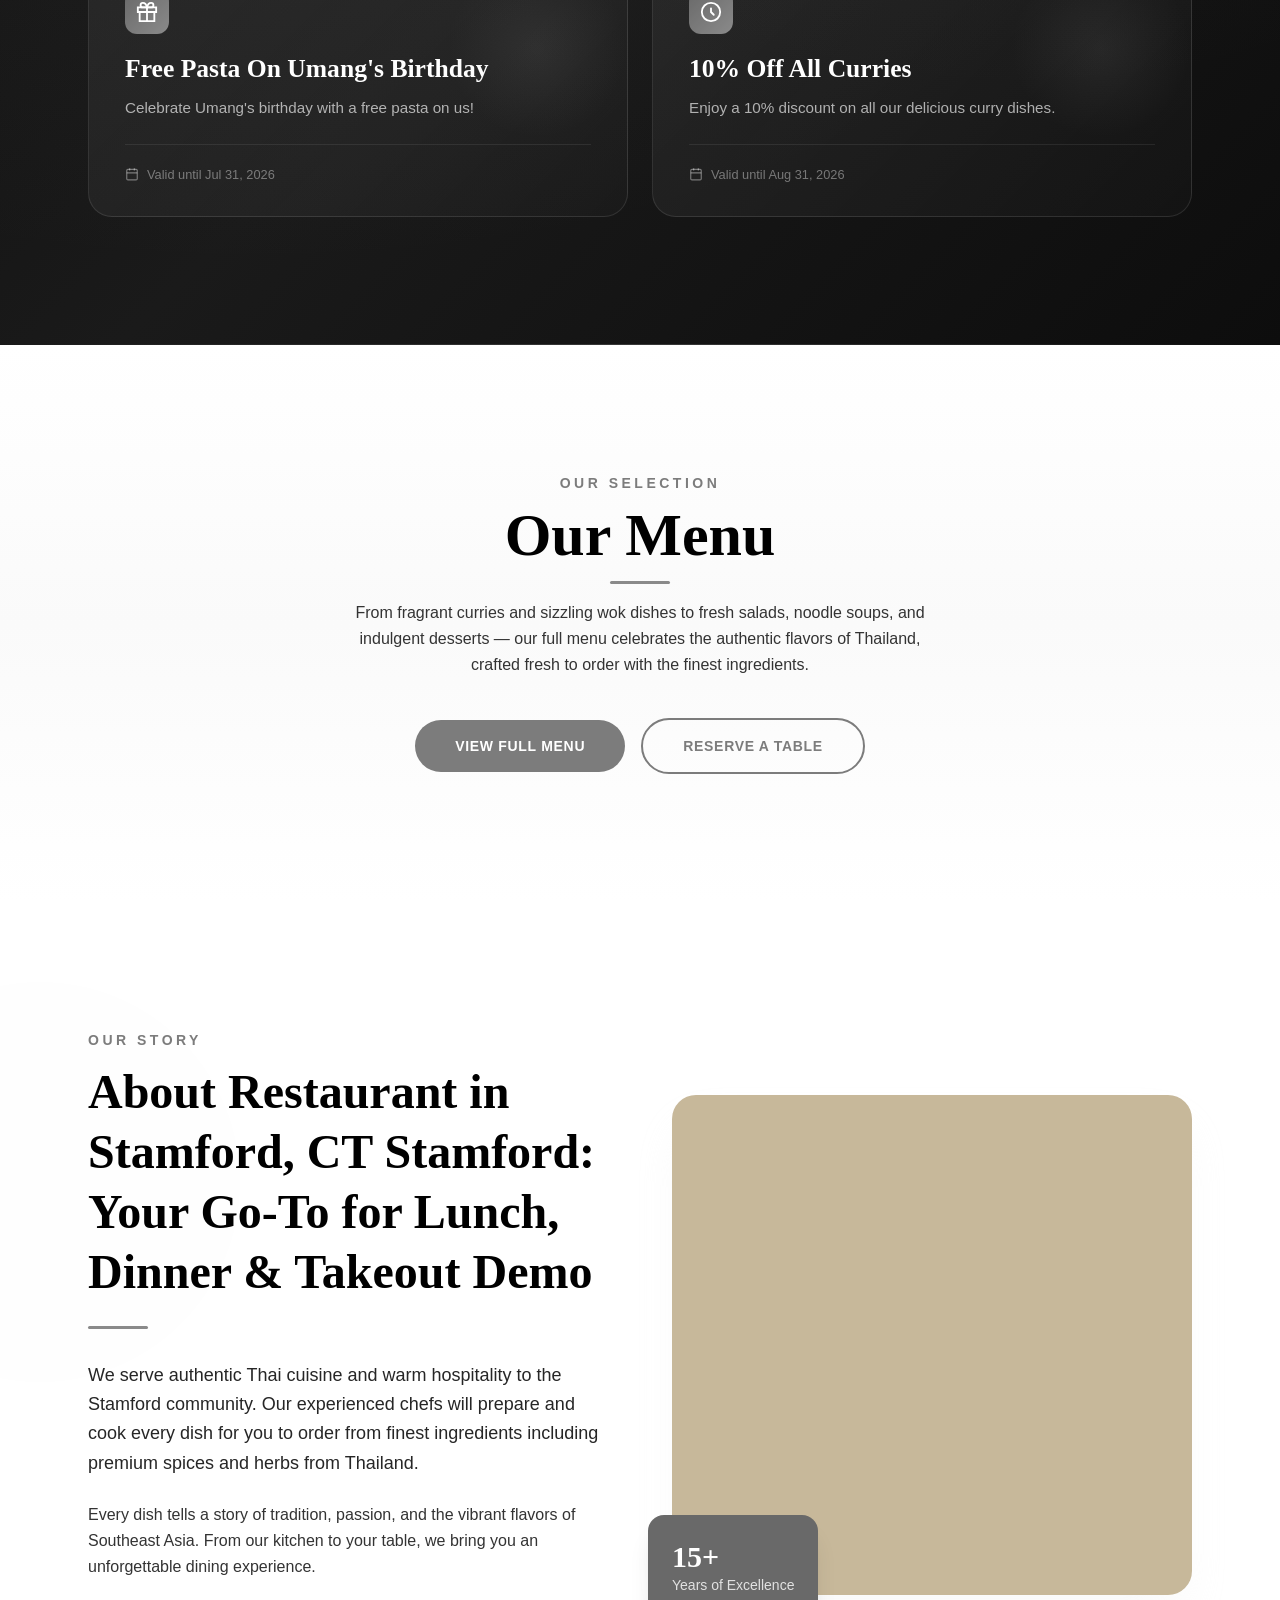
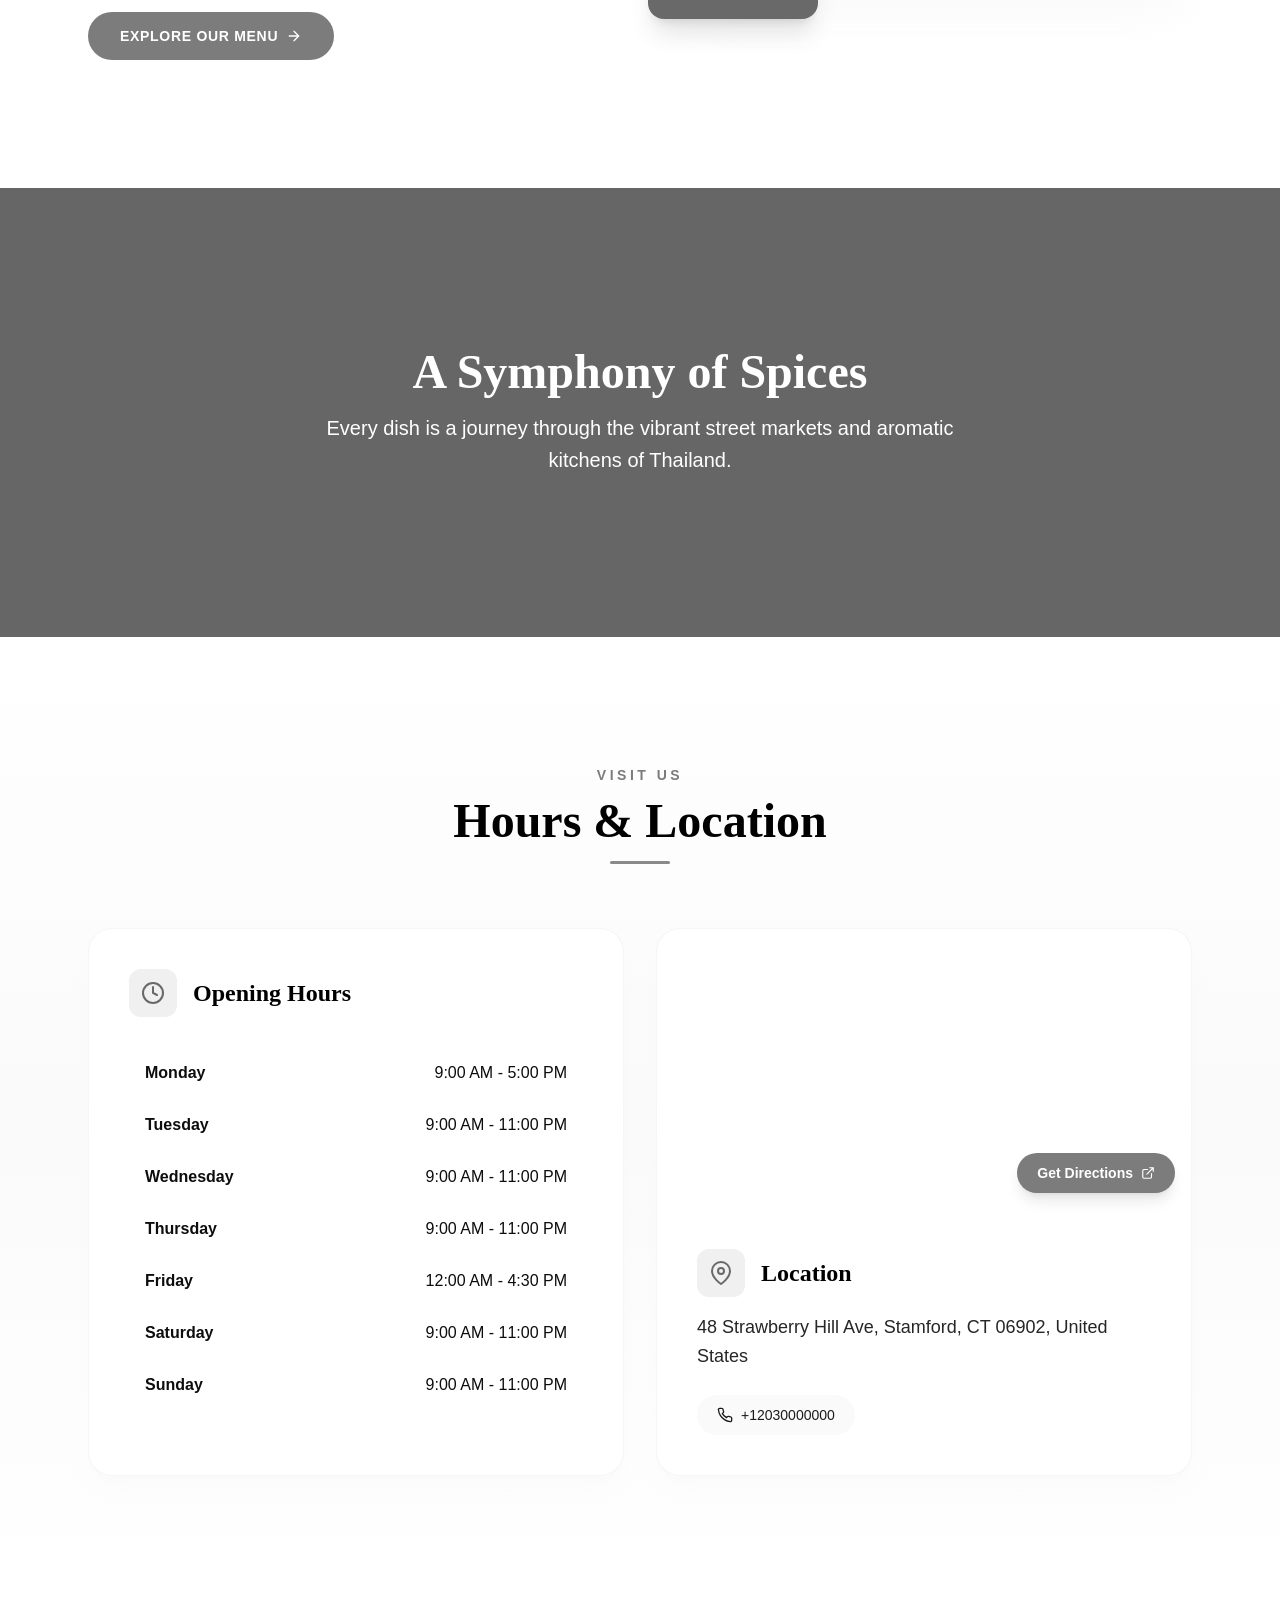
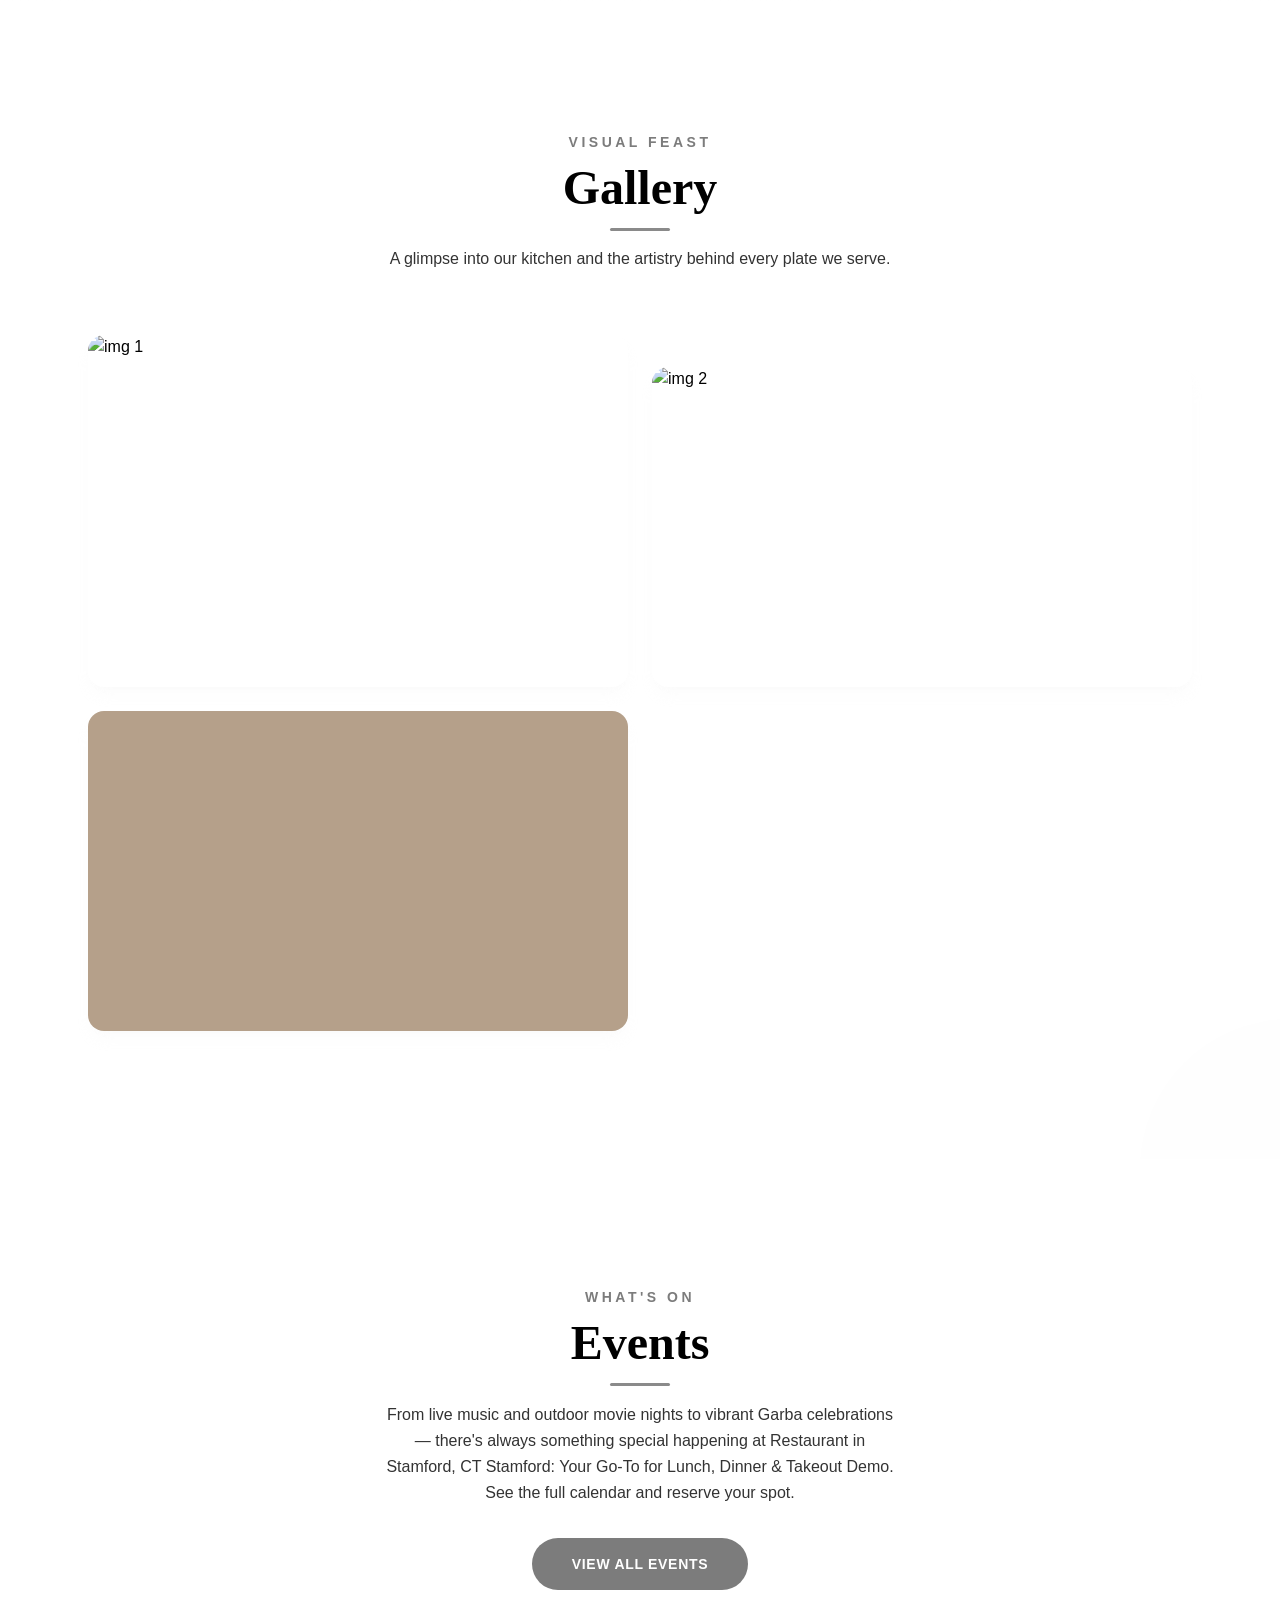
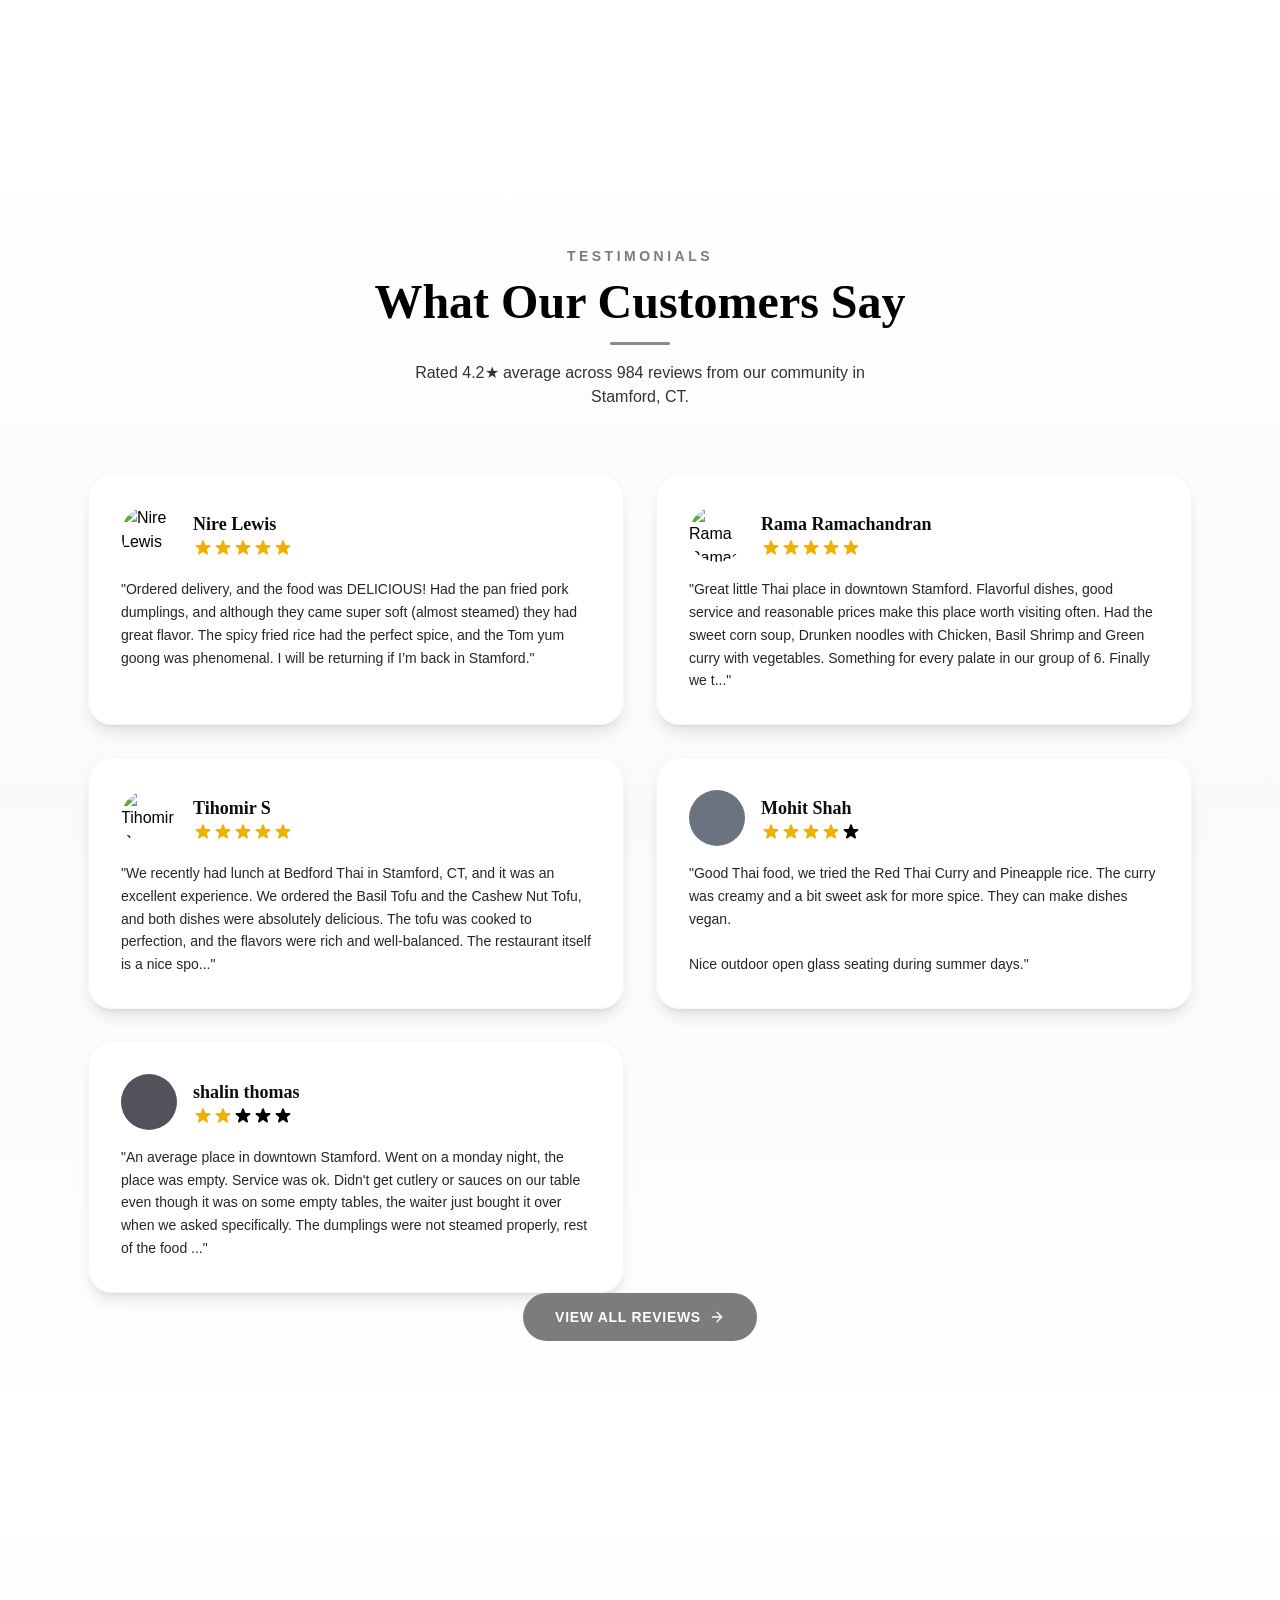
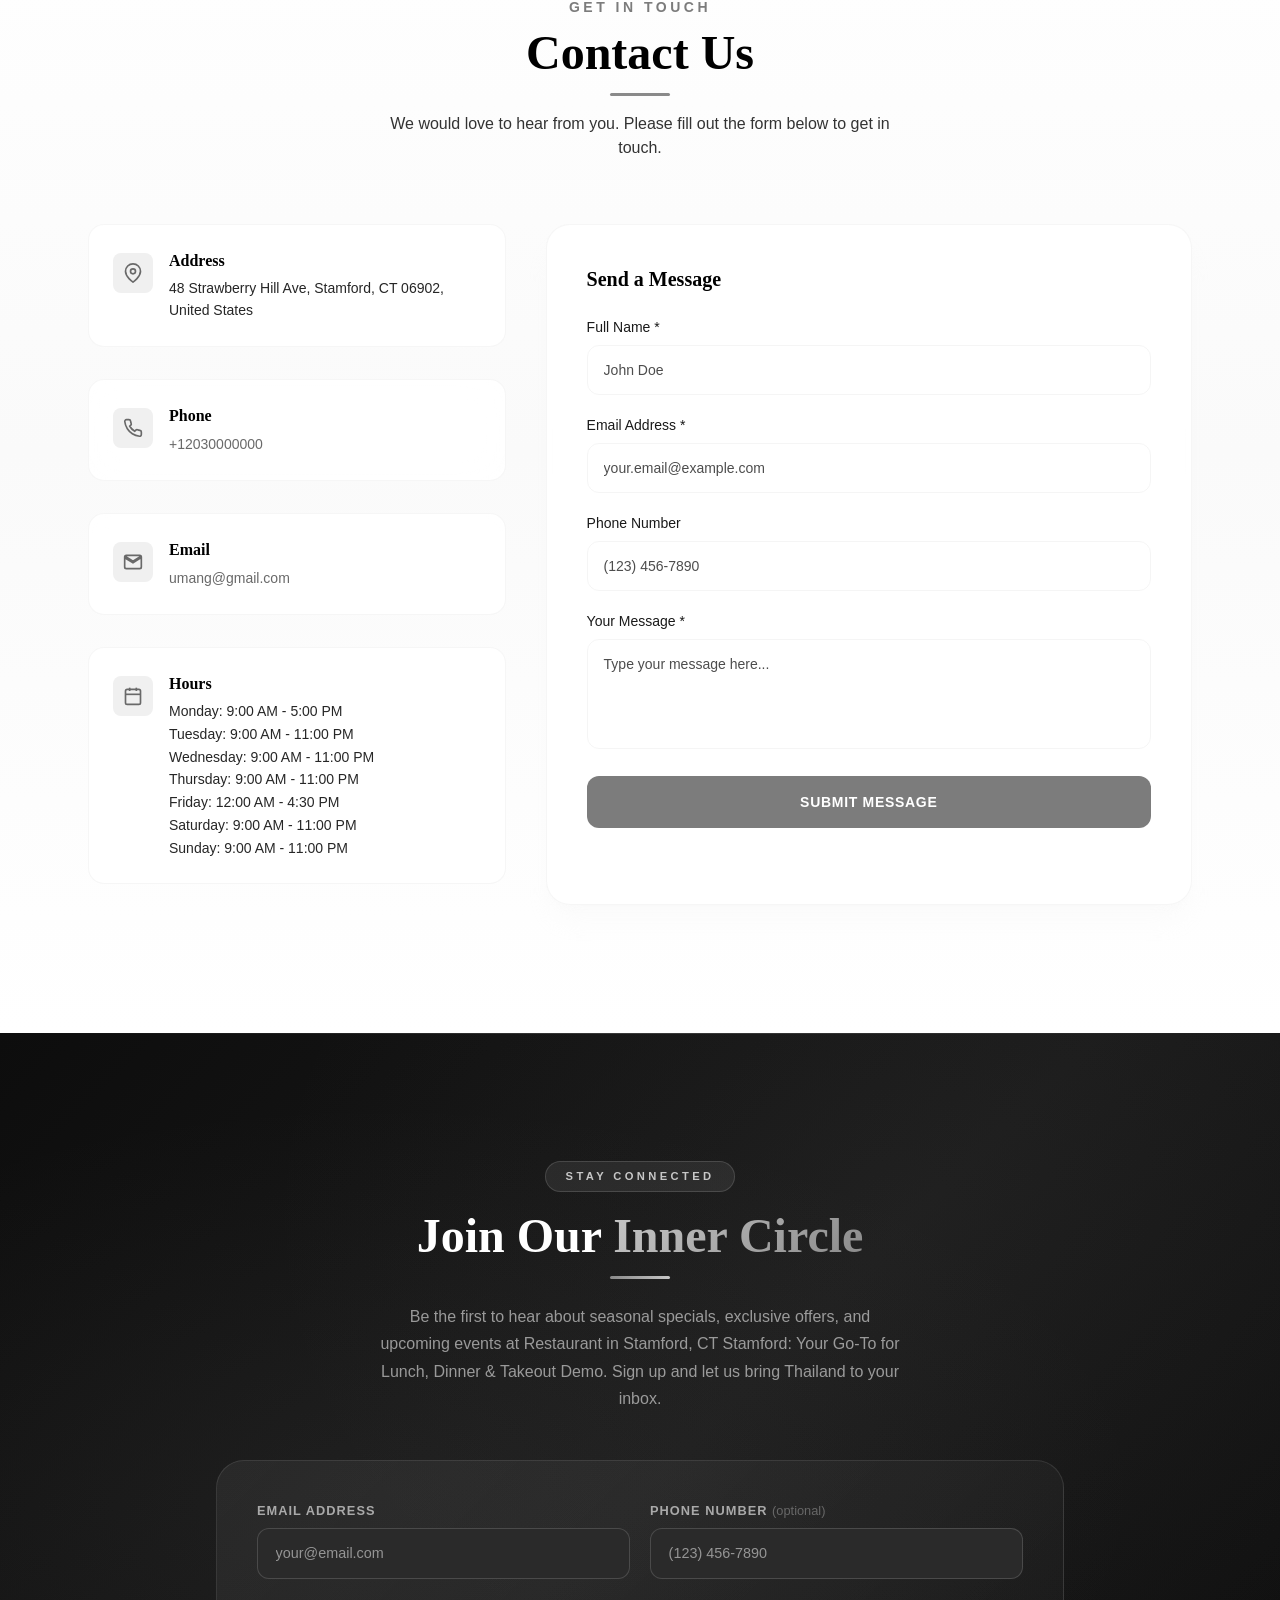
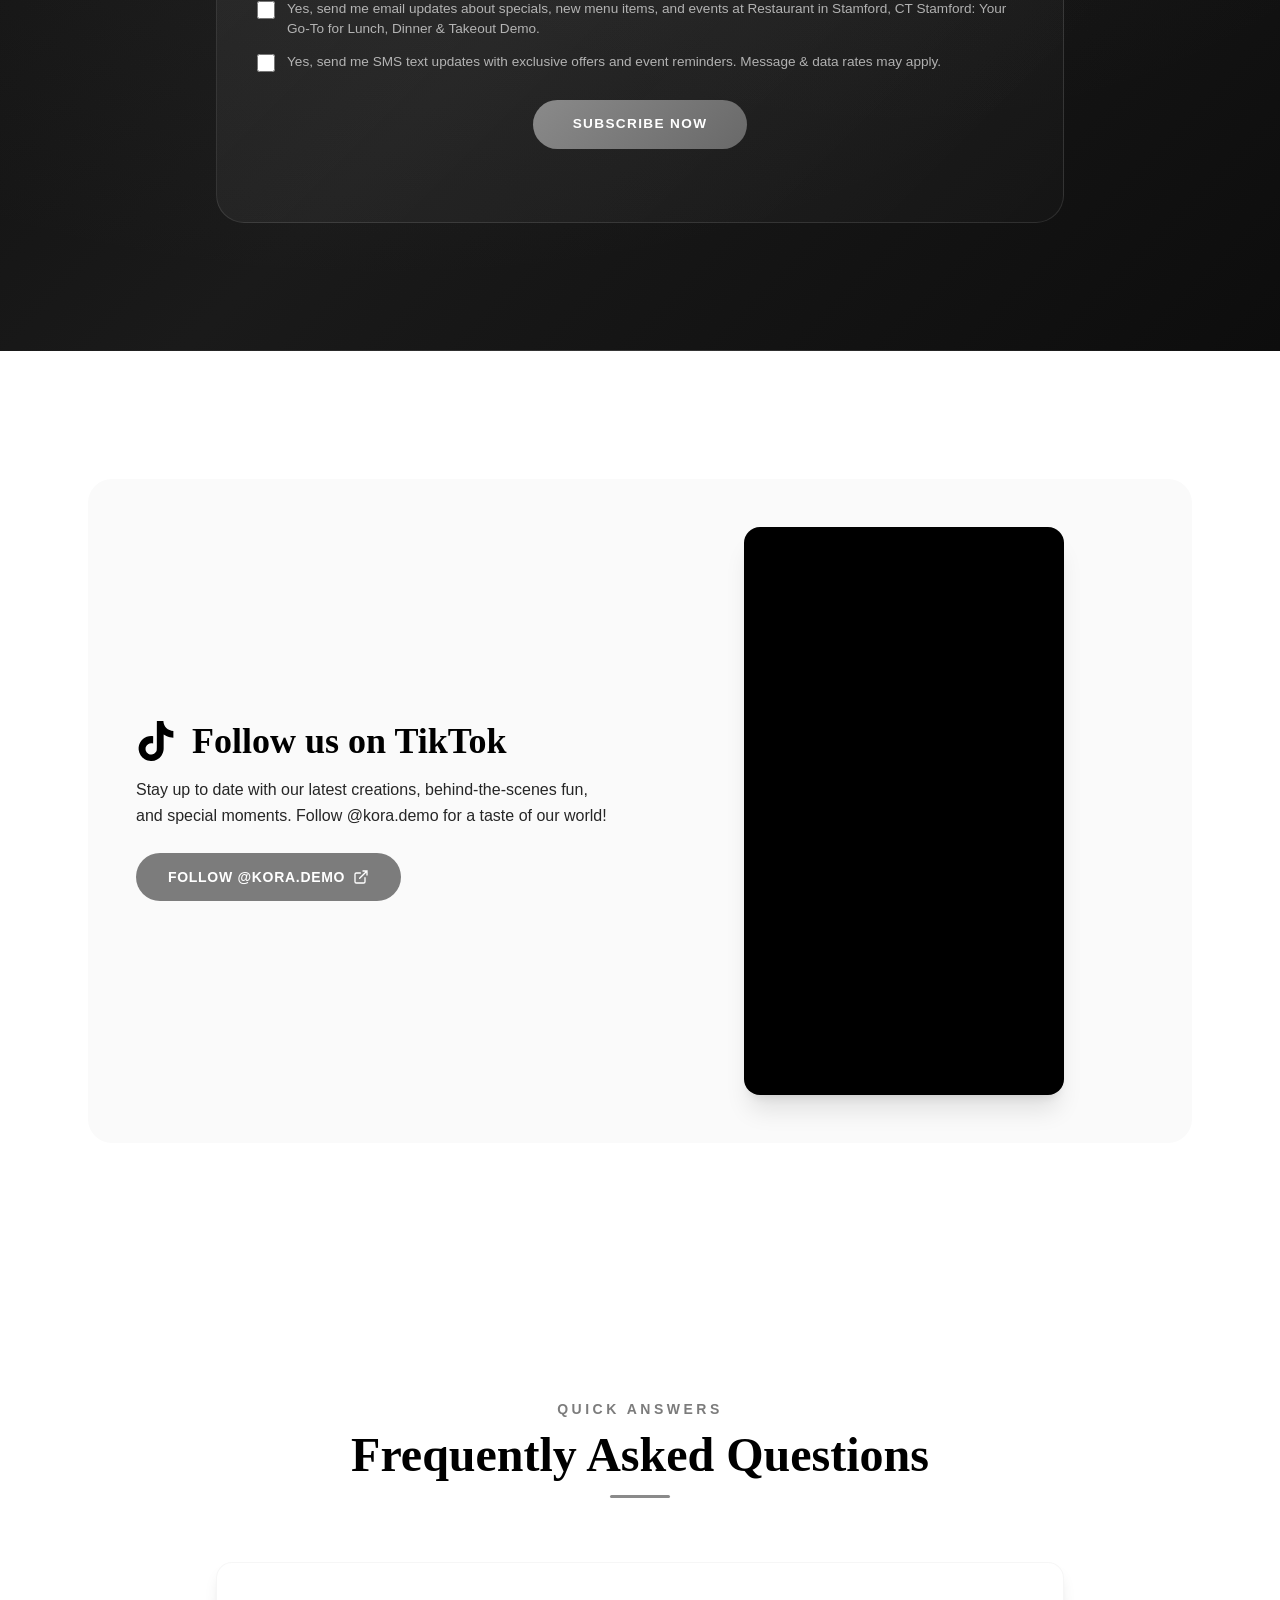
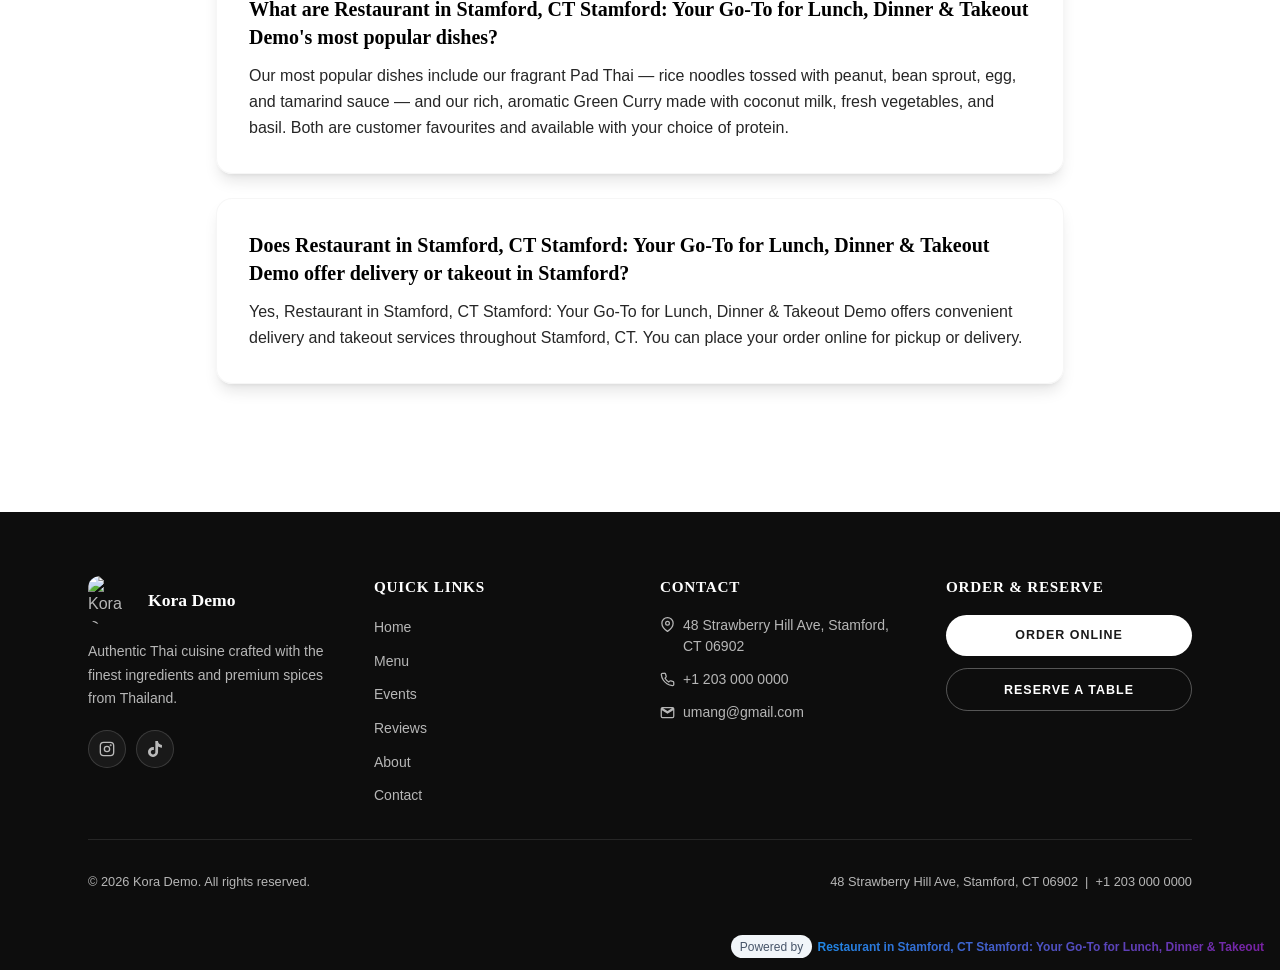
==== commit ca4f95cc: "Refactor font handling across multiple HTML and CSS files to utilize CSS variables for improved main" ====
--- a/index.html
+++ b/index.html
@@ -134,10 +134,7 @@
 
 
 <!-- KORA_GOOGLE_FONTS_START -->
-<link rel="preconnect" href="https://fonts.googleapis.com">
-<link rel="preconnect" href="https://fonts.gstatic.com" crossorigin>
-<link rel="preload" as="style" href="https://fonts.googleapis.com/css2?family=Playfair+Display:wght@400;600;700&amp;family=Roboto:wght@400;600;700&amp;display=swap" onload="this.onload=null;this.rel='stylesheet'">
-<noscript><link rel="stylesheet" href="https://fonts.googleapis.com/css2?family=Playfair+Display:wght@400;600;700&amp;family=Roboto:wght@400;600;700&amp;display=swap"></noscript>
+<!-- kora:fonts --><!-- /kora:fonts -->
 <!-- KORA_GOOGLE_FONTS_END -->
 <link href="assets/kora-voice/voice-widget.css" rel="stylesheet"/>
 <link rel="stylesheet" href="assets/kora-voice/voice-widget.css" />
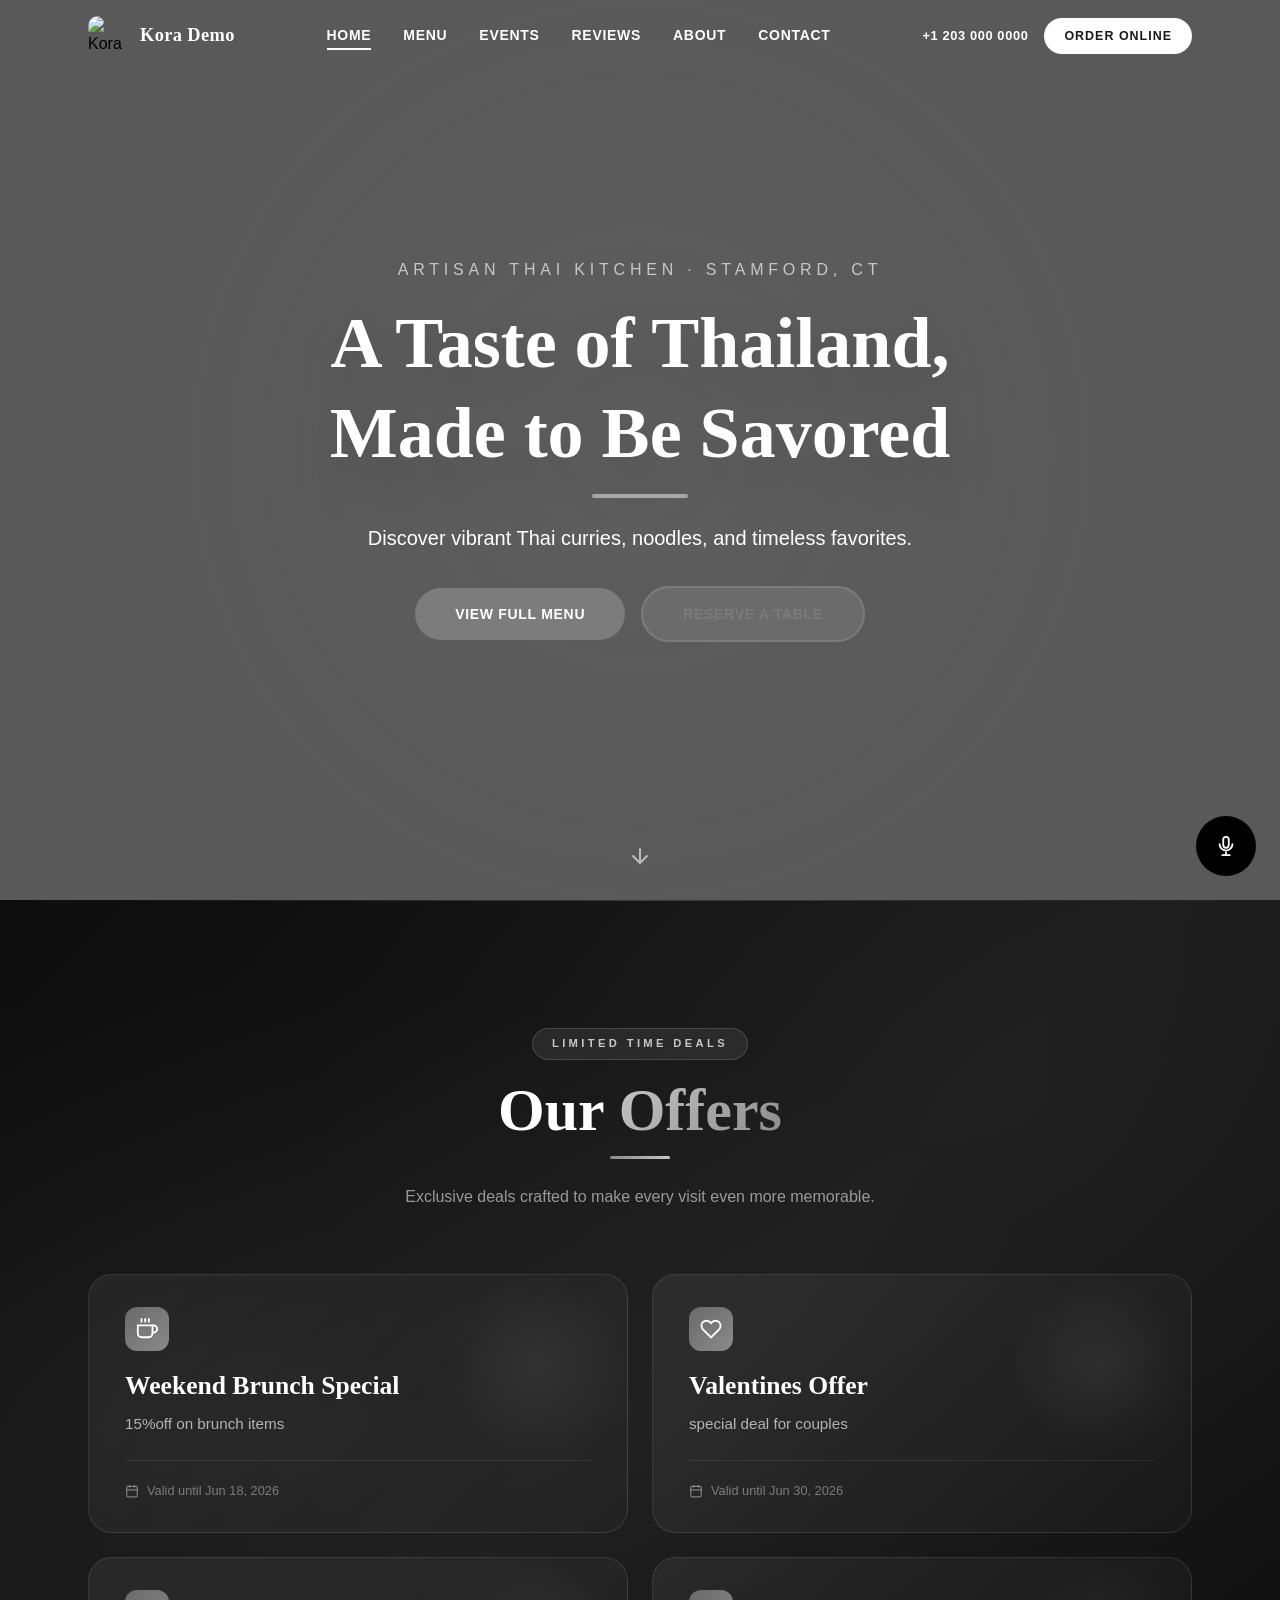
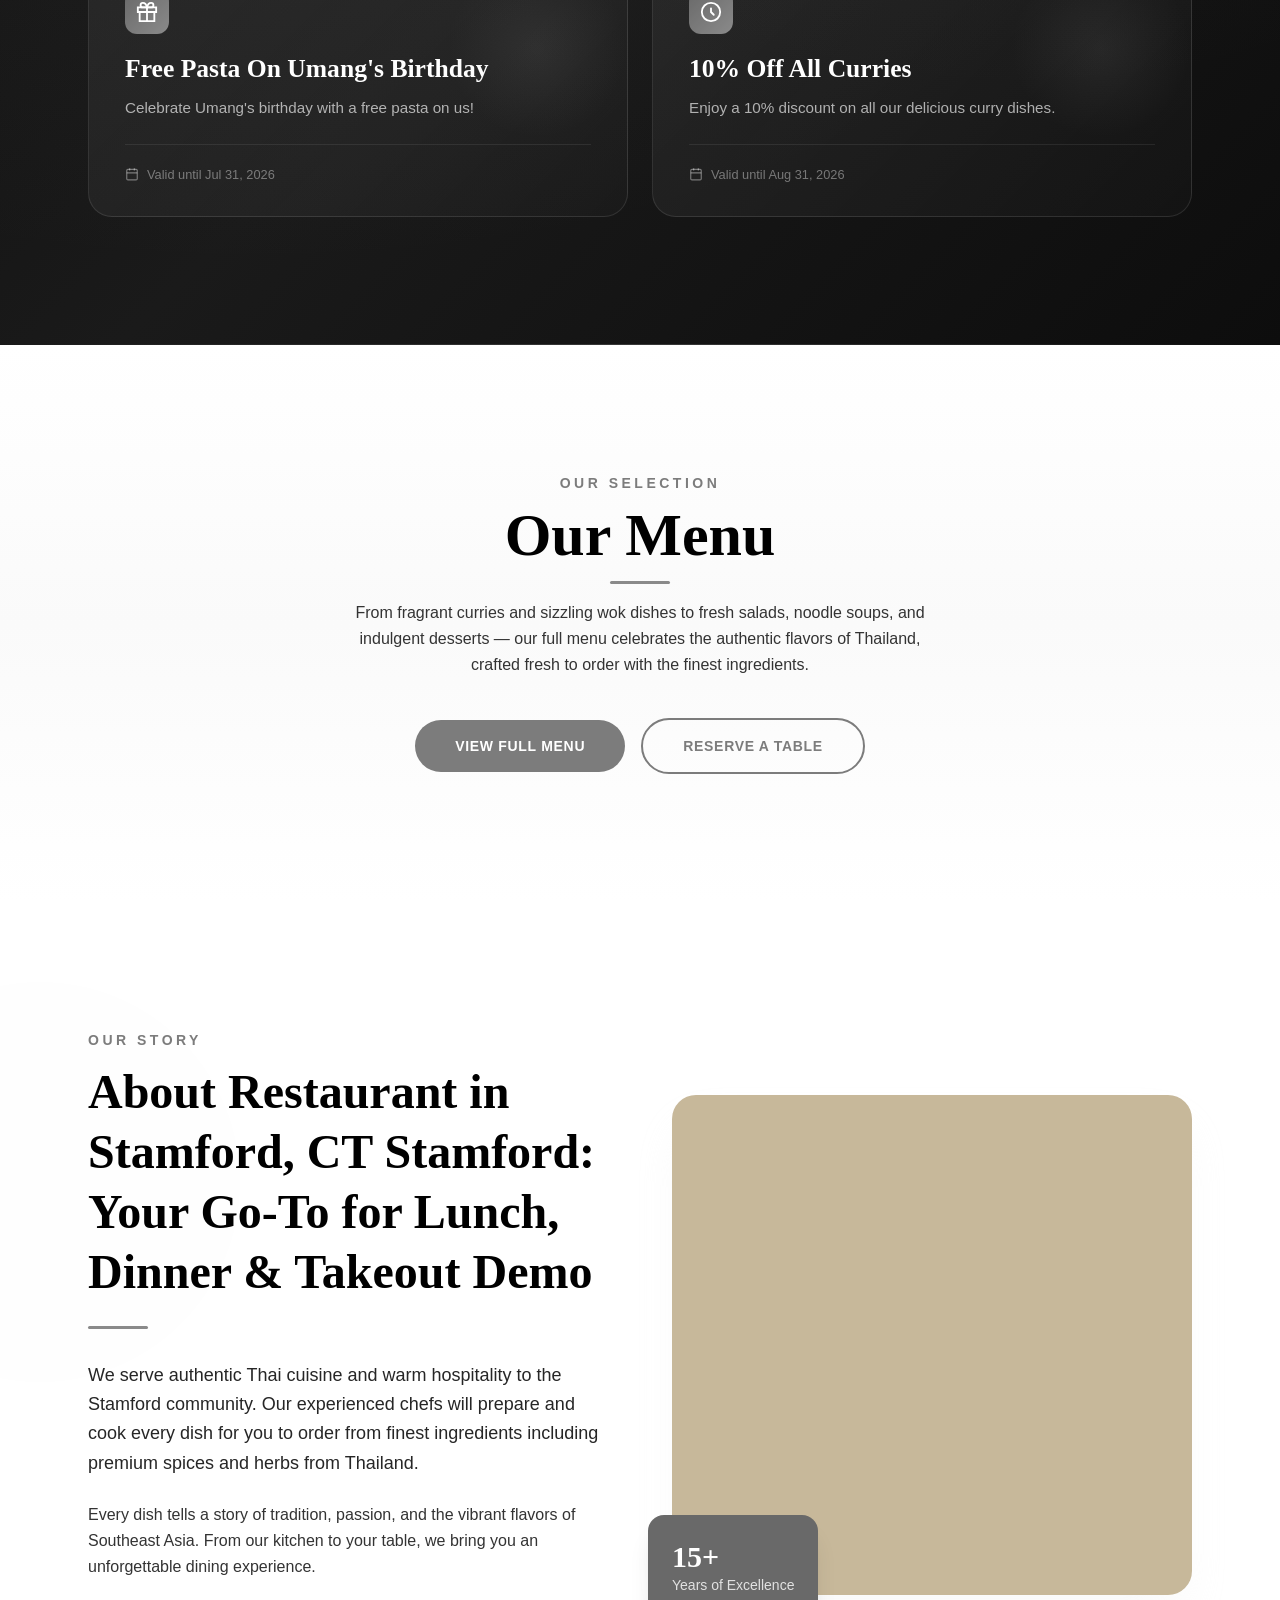
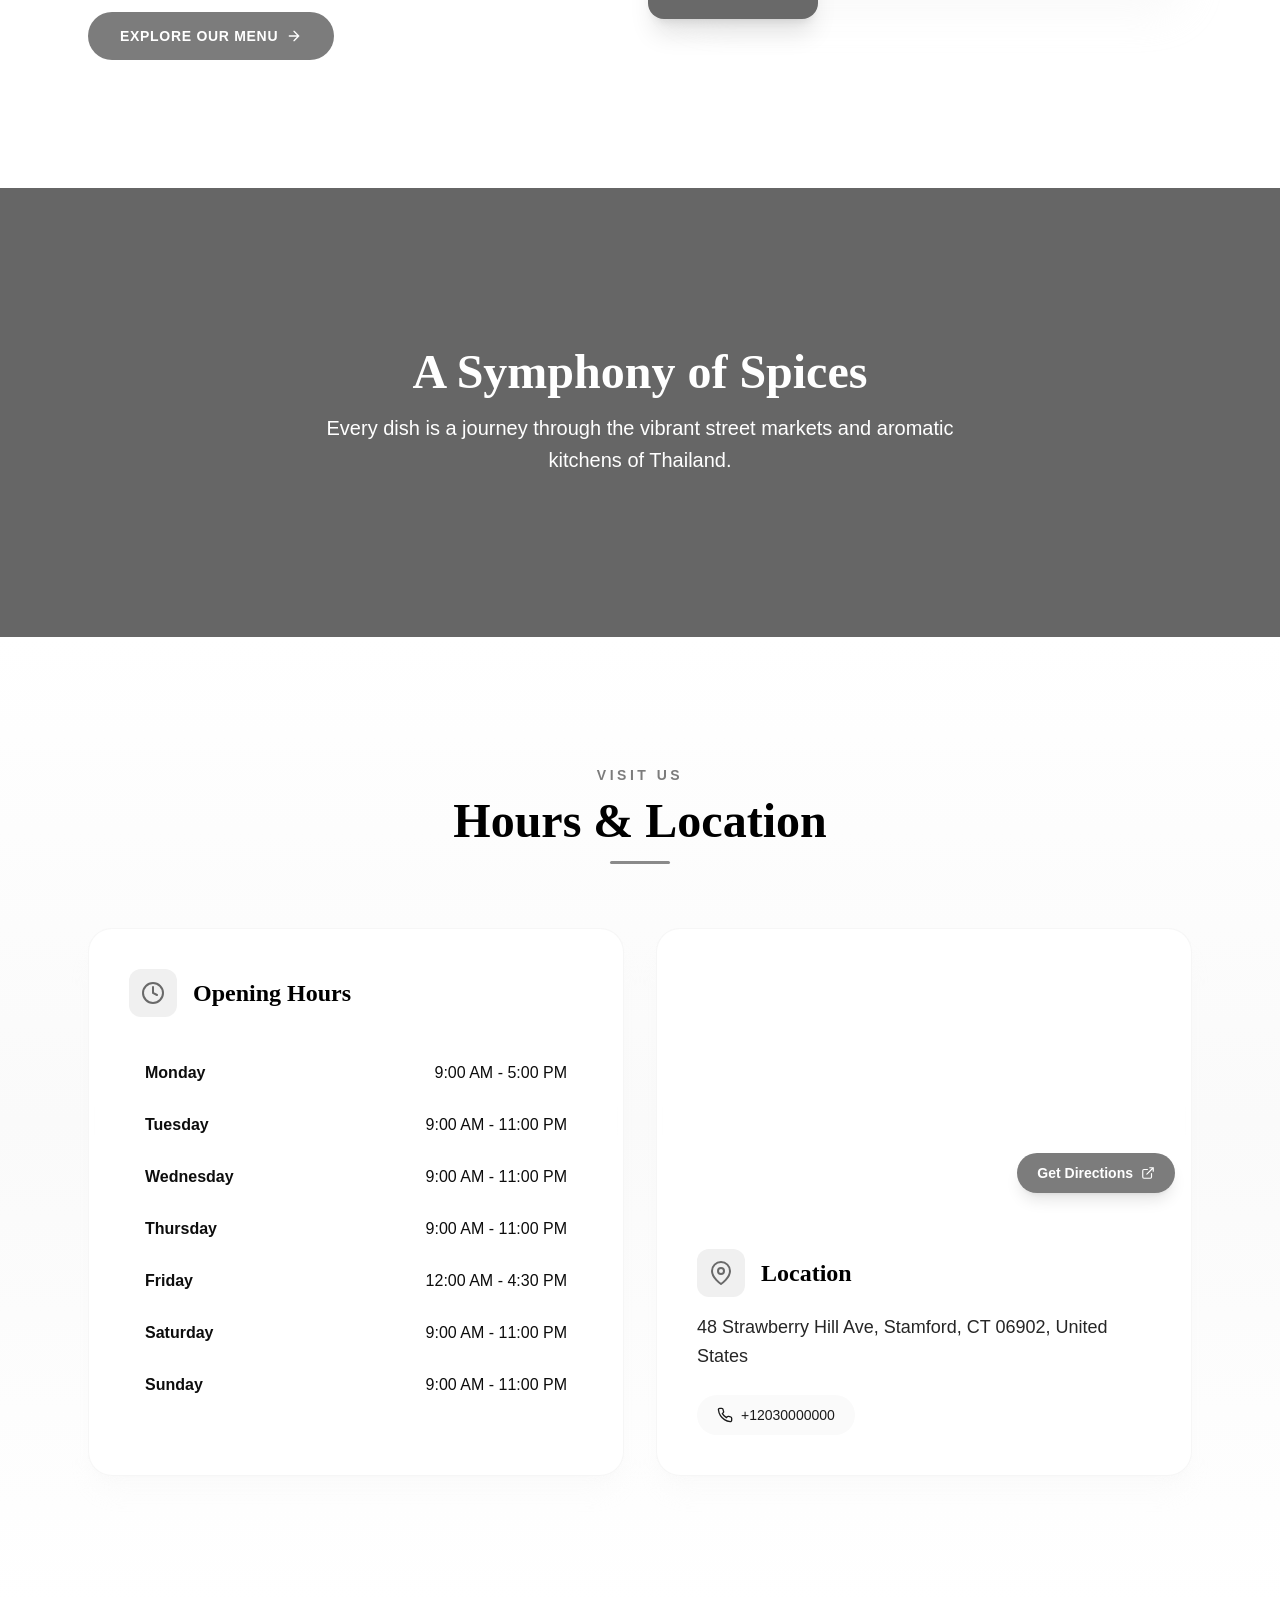
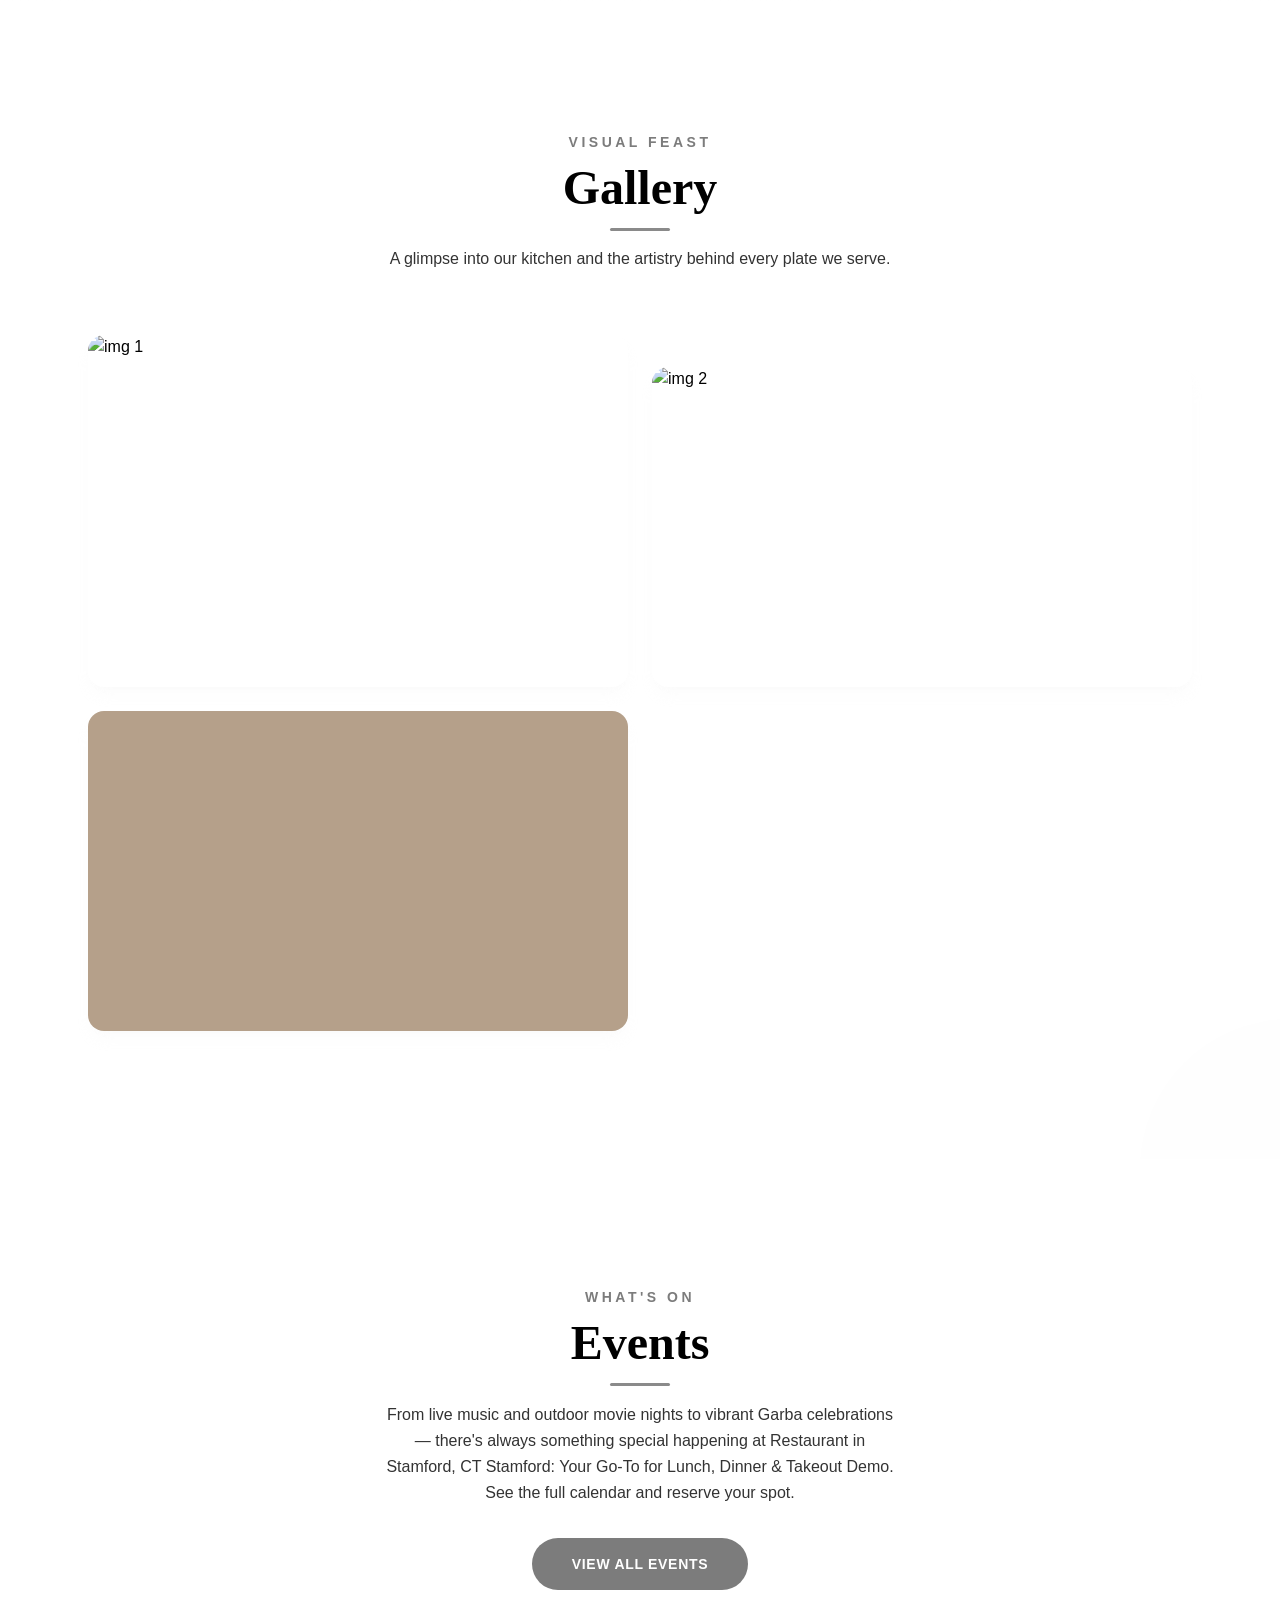
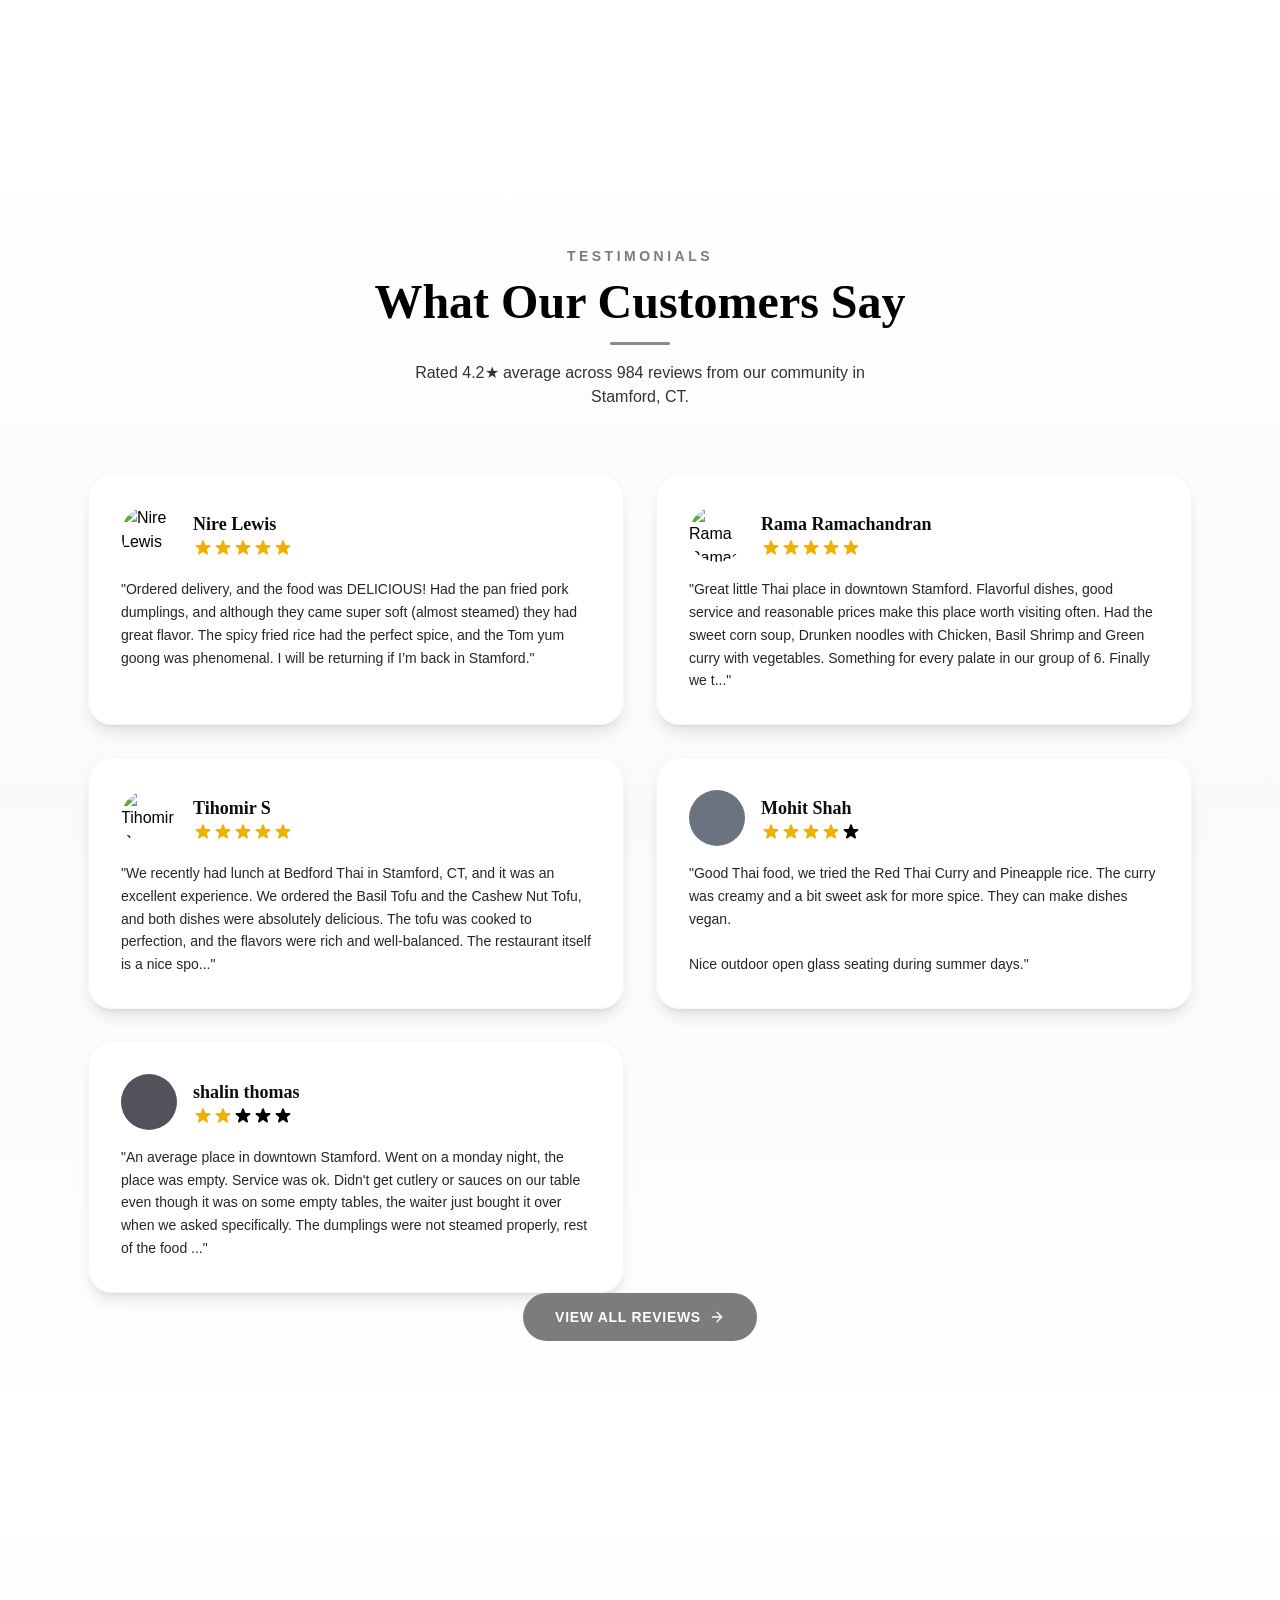
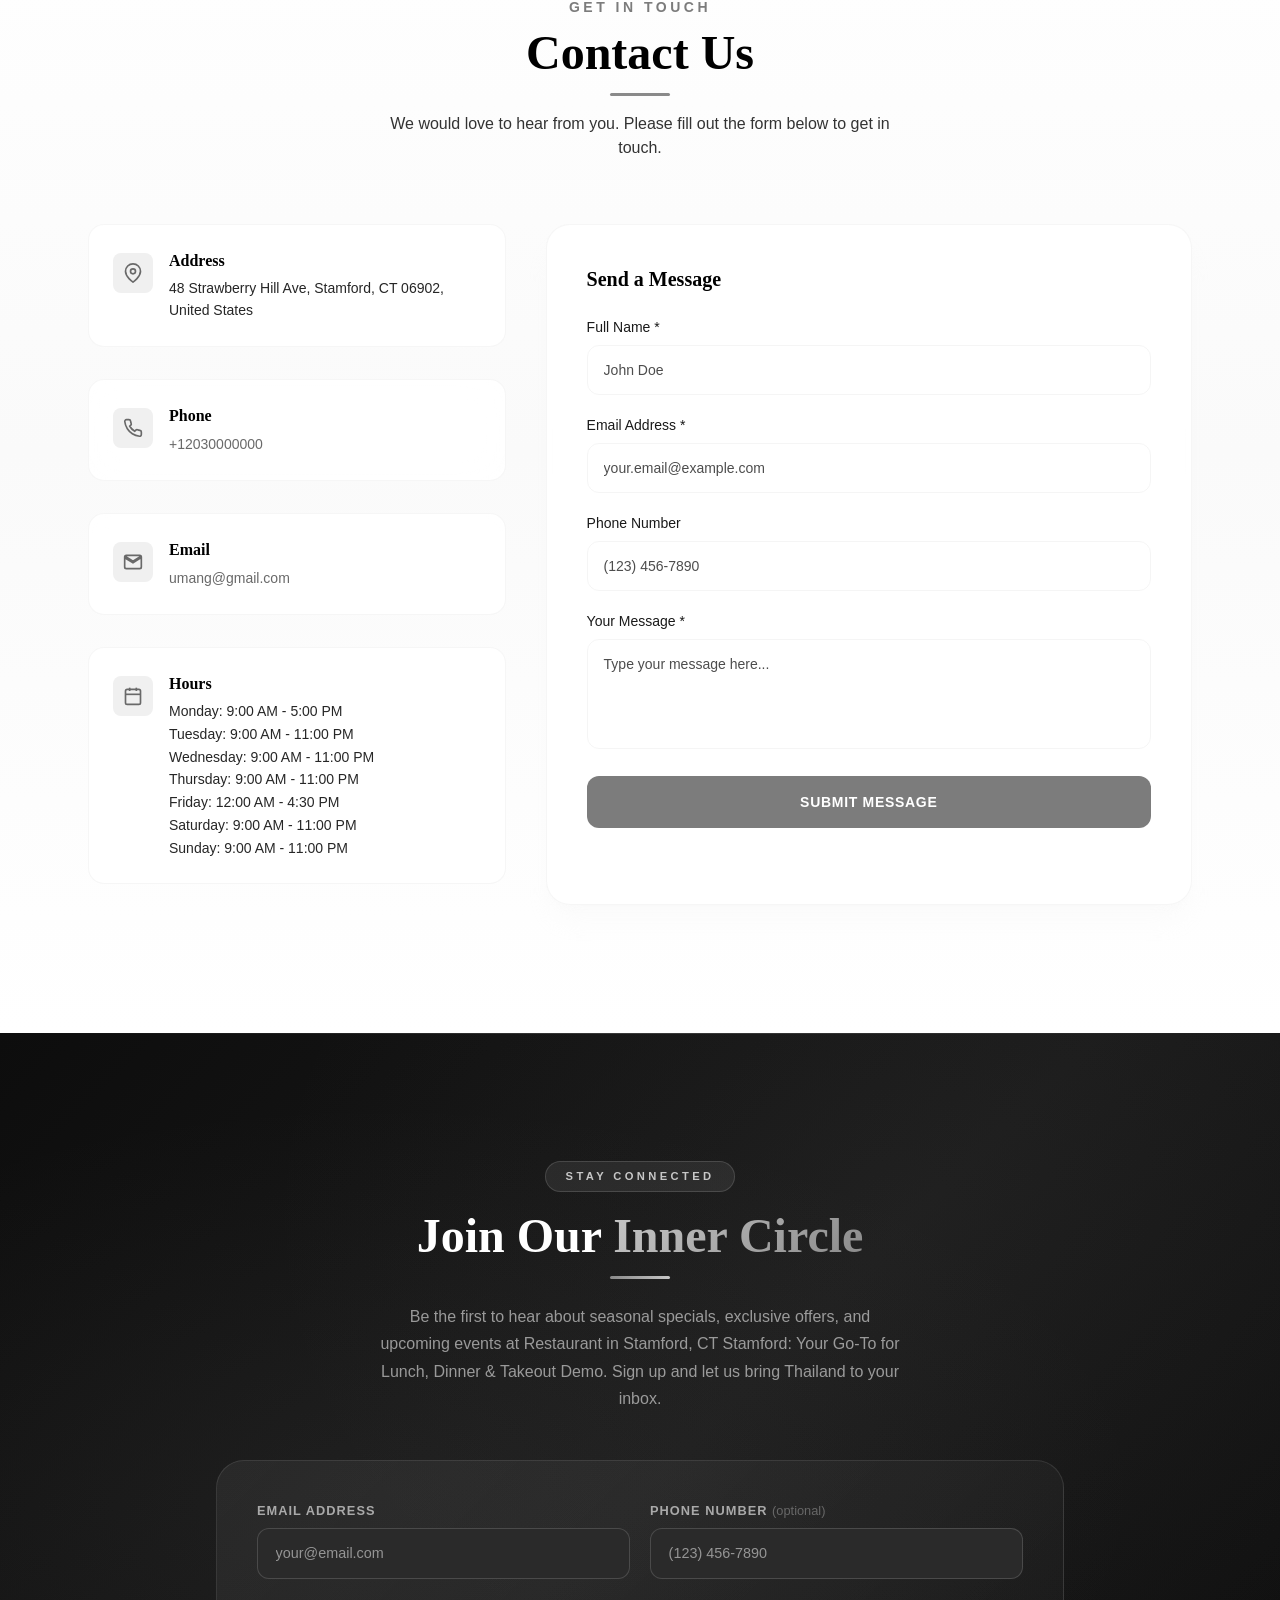
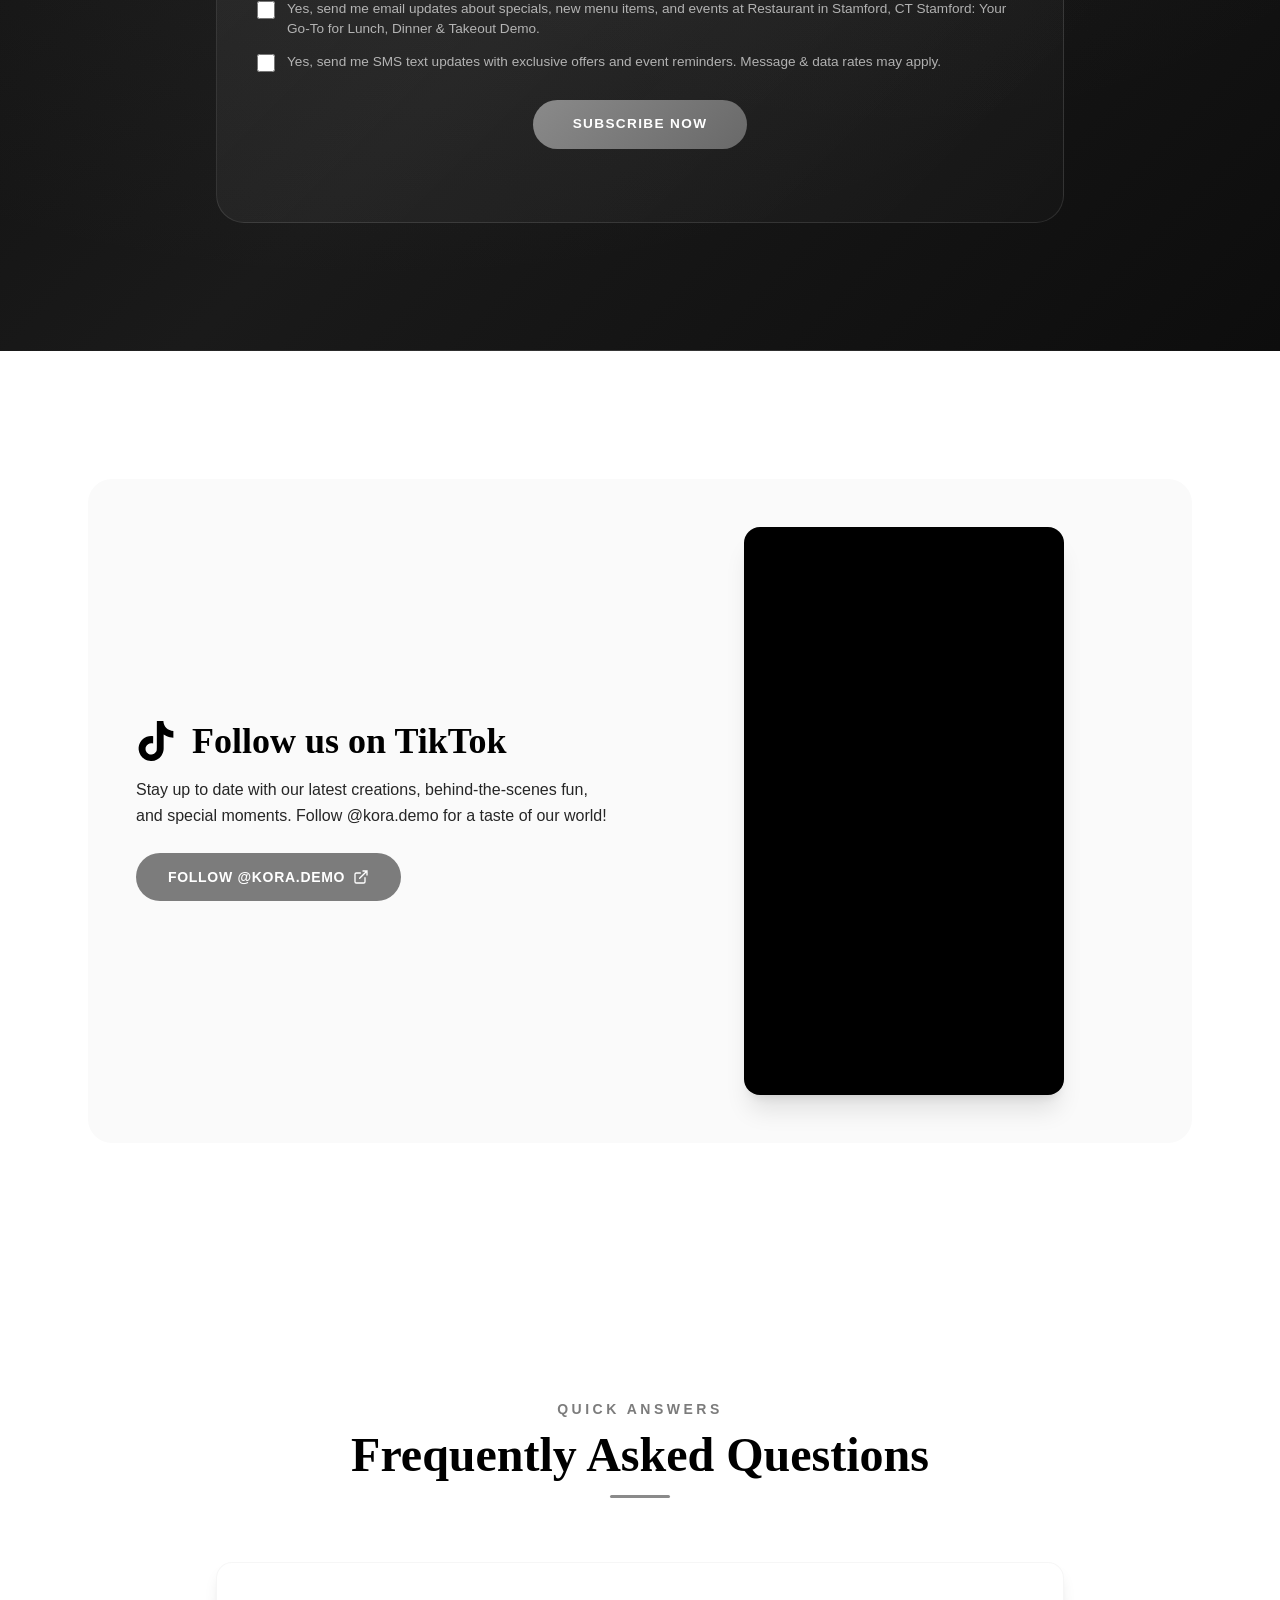
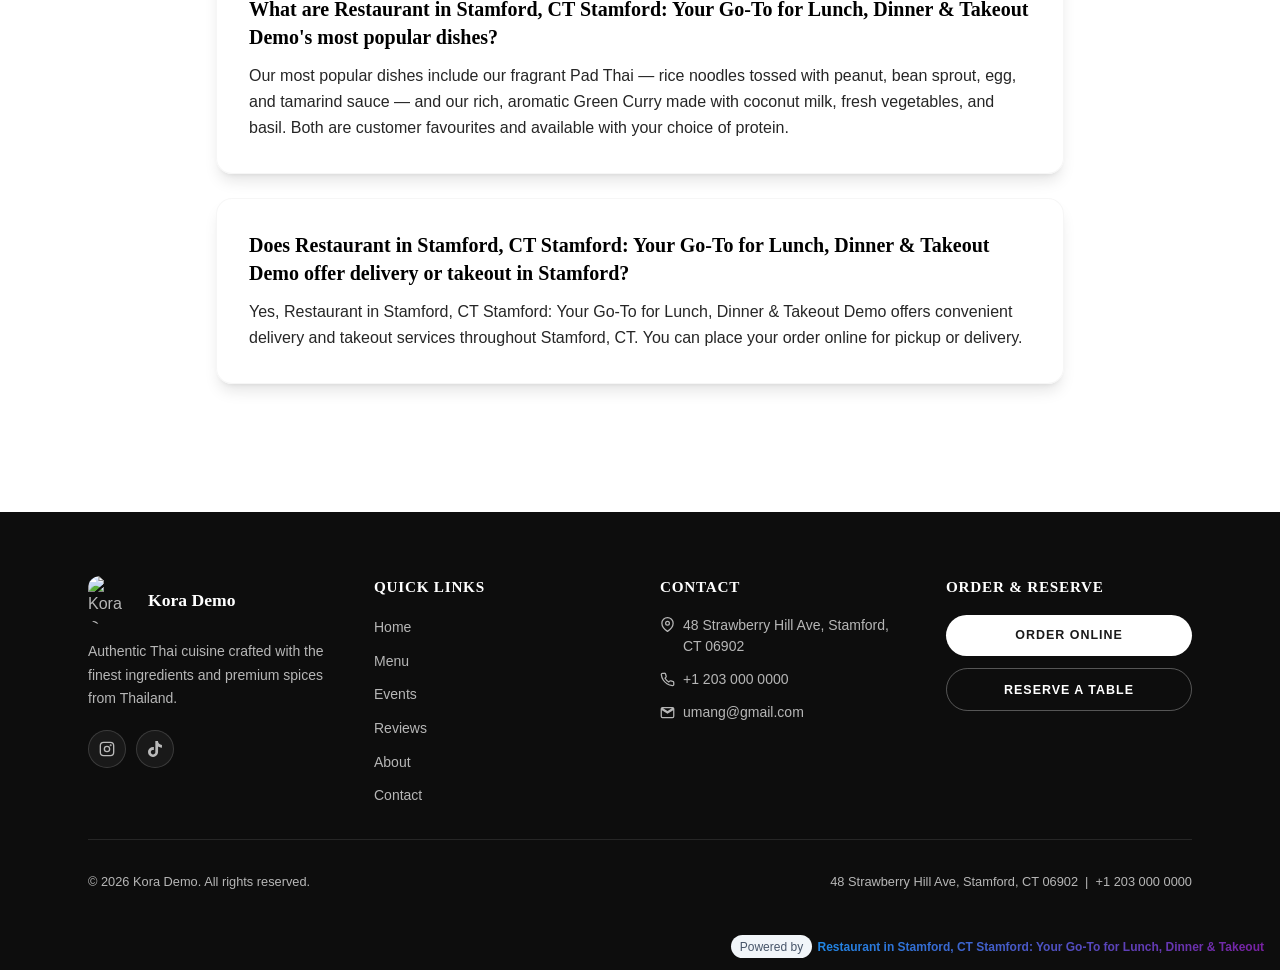
==== commit 1d6ba6c7: "Reduce hero heading font size on homepage" ====
--- a/index.html
+++ b/index.html
@@ -164,7 +164,7 @@
 <div class="reveal">
 <p class="text-brand-300 text-sm md:text-base font-medium tracking-[0.3em] uppercase mb-4">Artisan Thai Kitchen · Stamford, CT</p>
 </div>
-<h1 class="reveal reveal-delay-150 font-display text-7xl md:text-8xl font-bold drop-shadow-2xl mb-4 leading-tight">
+<h1 class="reveal reveal-delay-150 font-display text-5xl md:text-7xl font-bold drop-shadow-2xl mb-4 leading-tight">
         A Taste of Thailand,<br>Made to Be Savored
       </h1>
 <div class="reveal reveal-delay-250 w-24 h-1 bg-brand-400 mx-auto mb-6 rounded-full"></div>
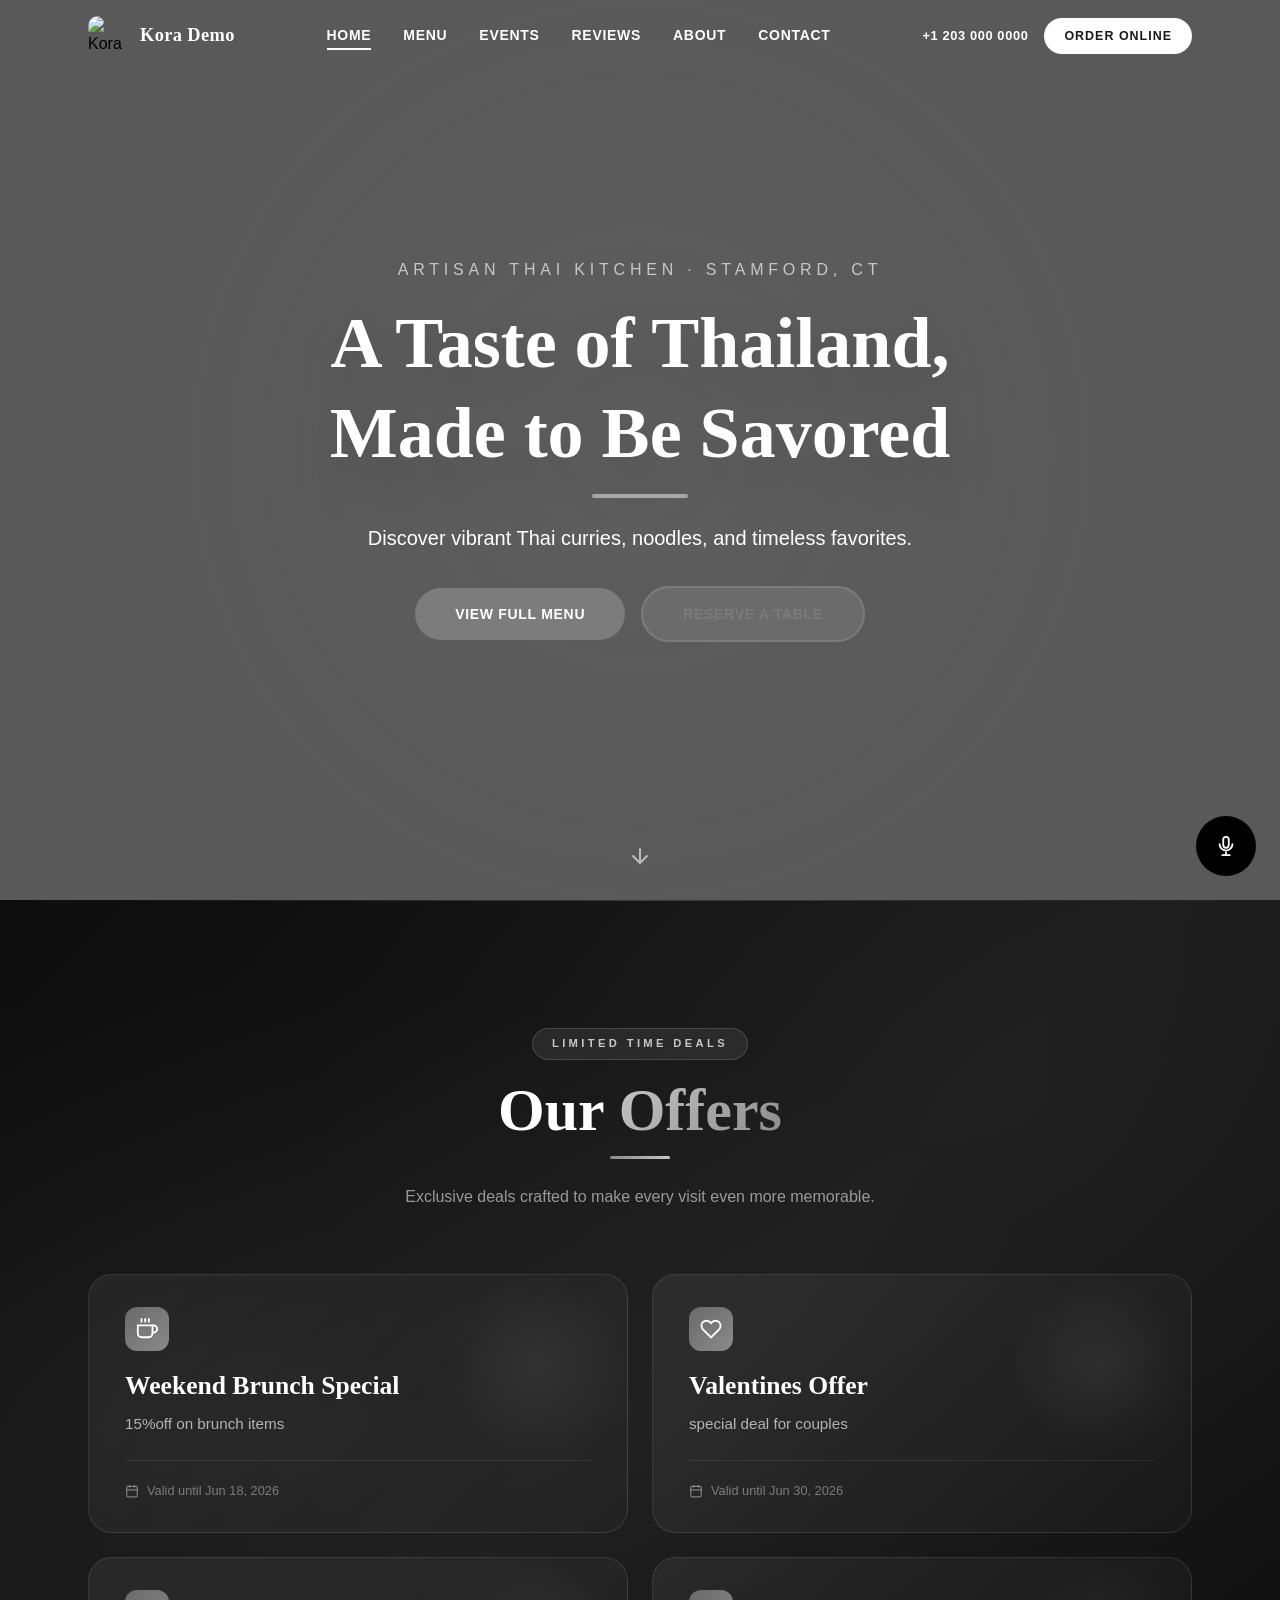
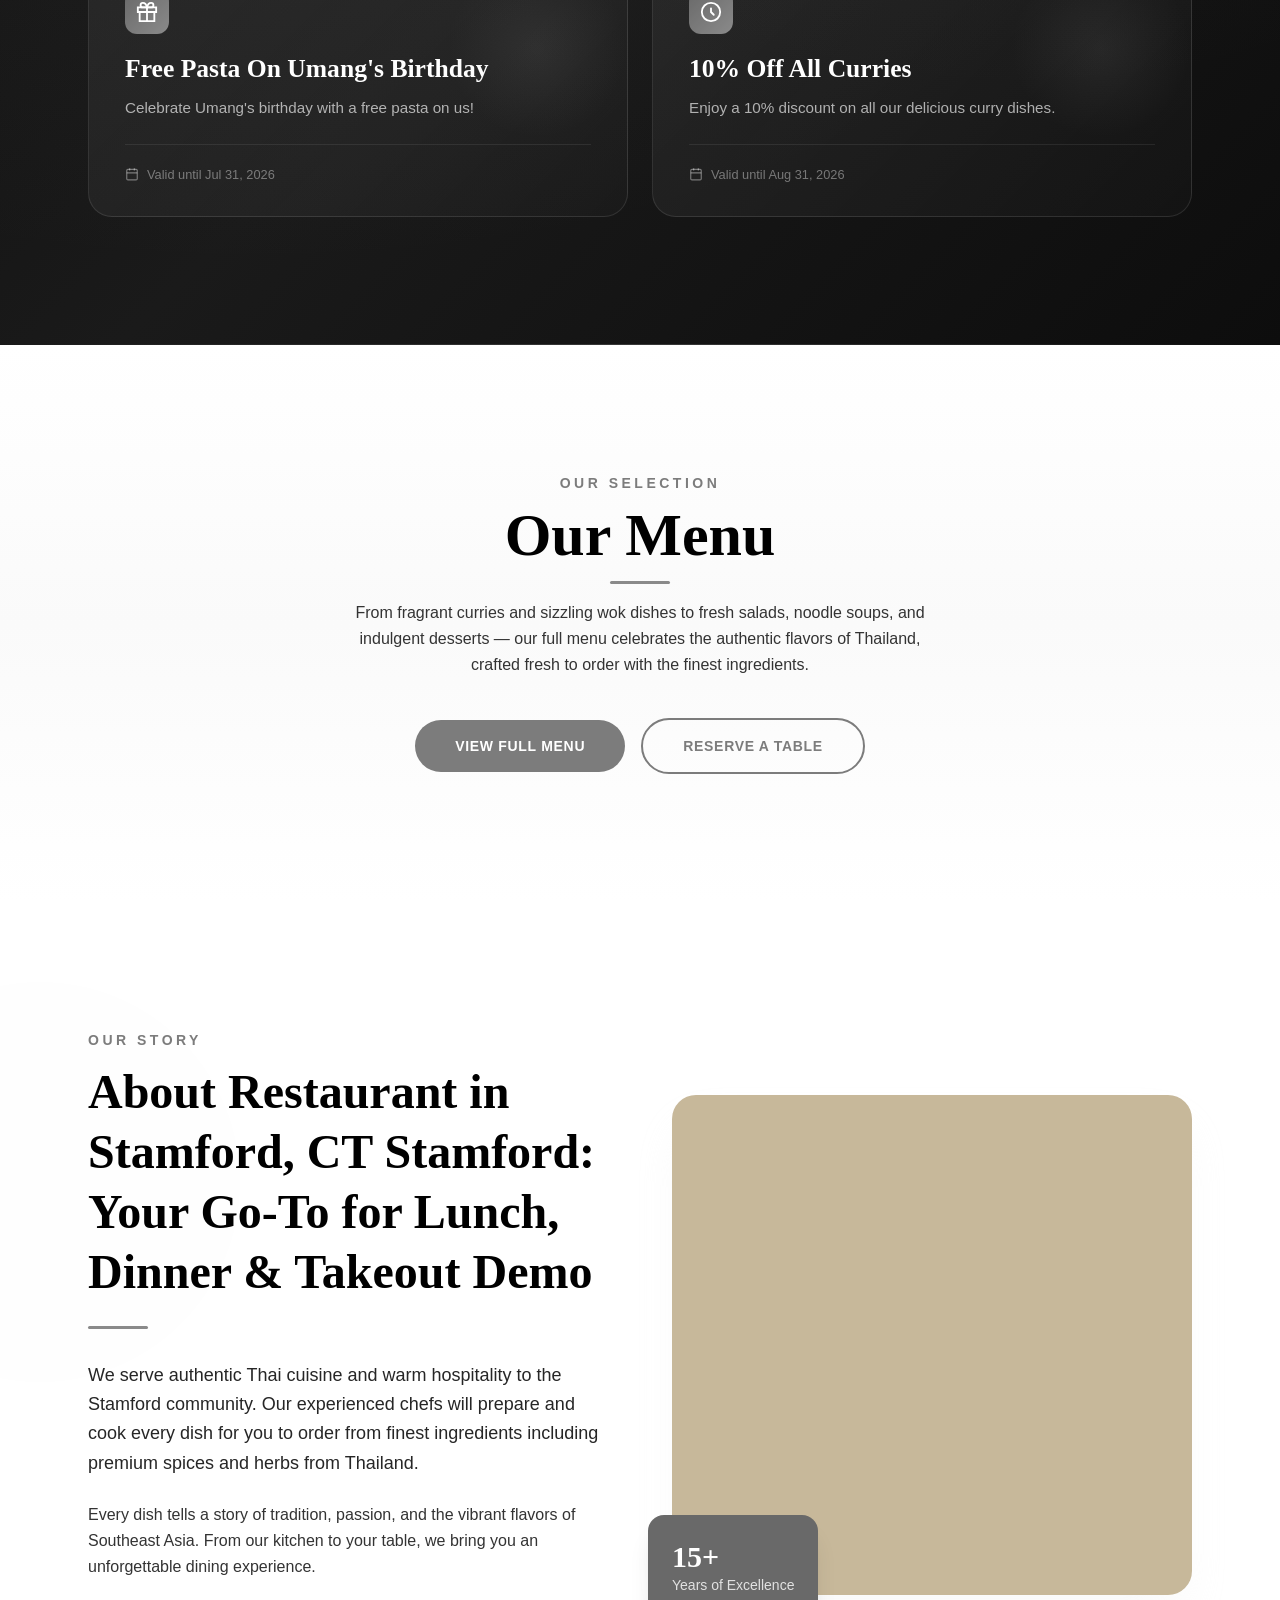
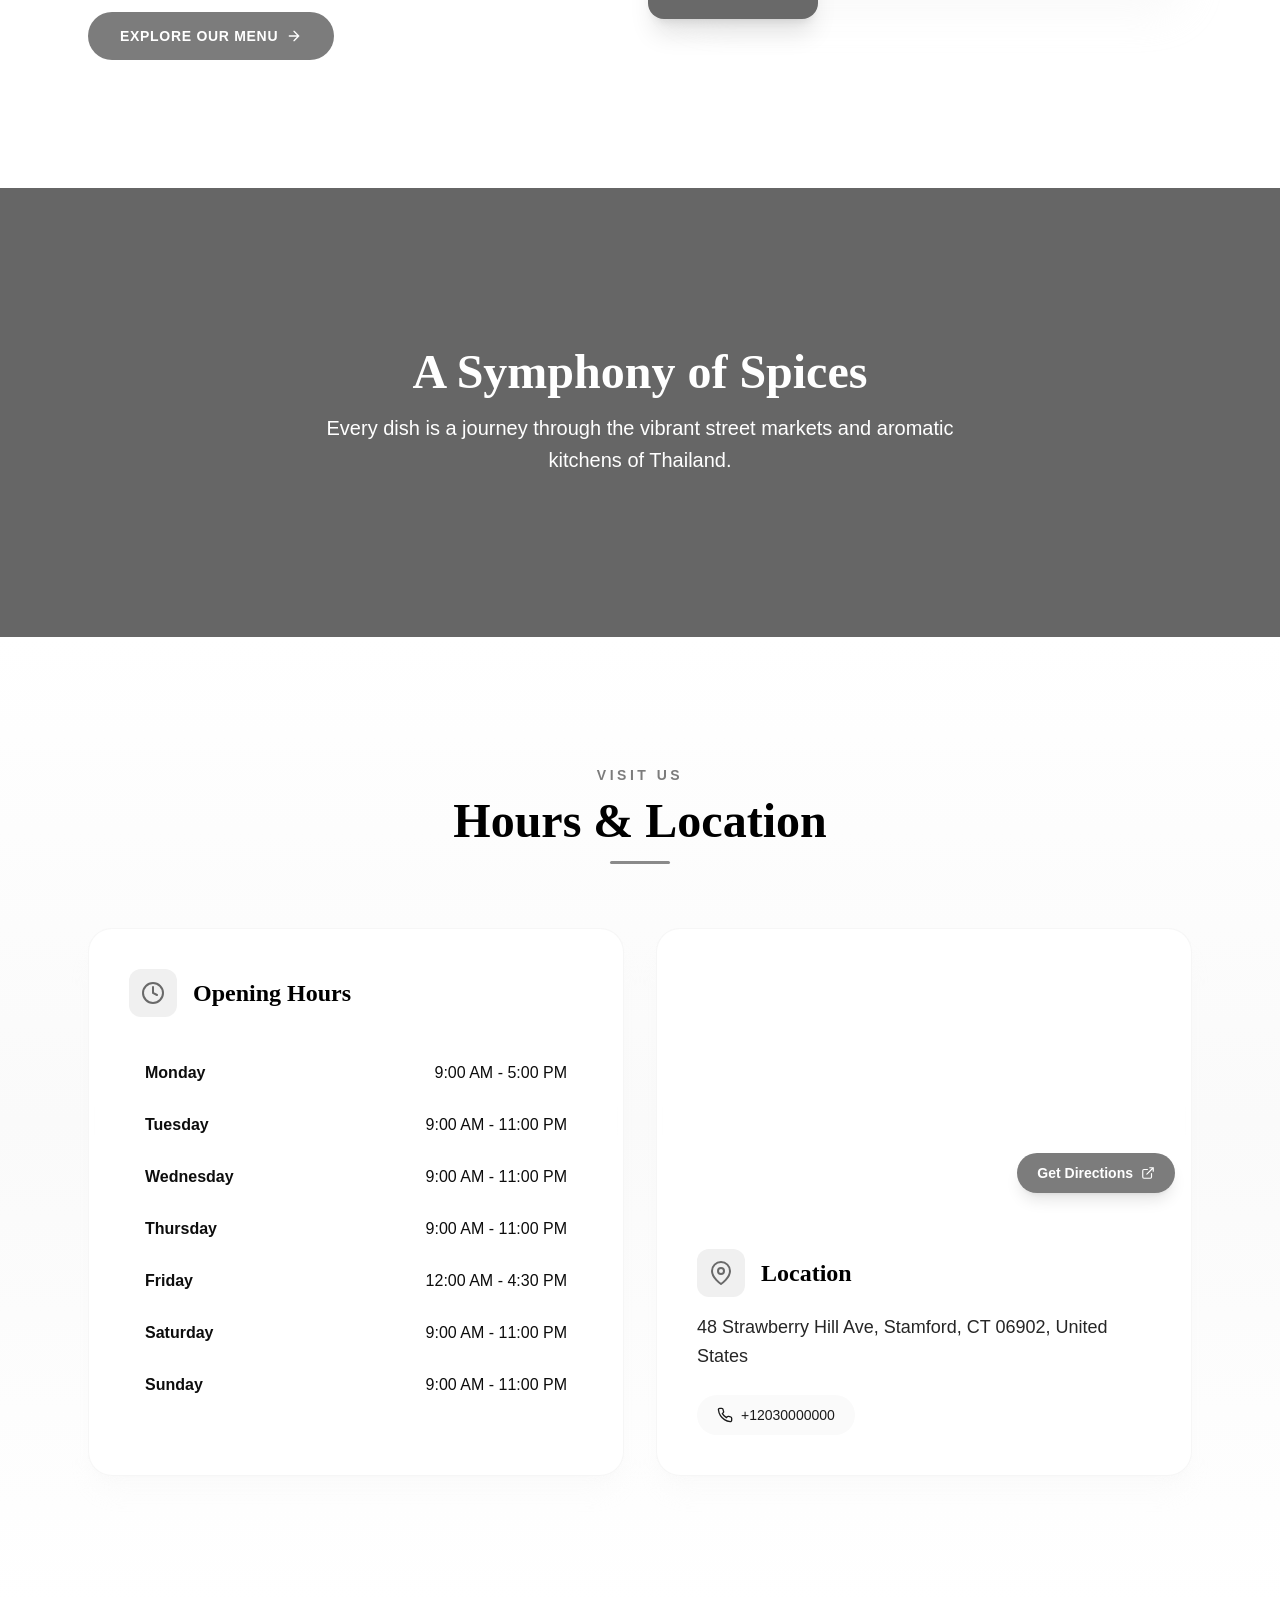
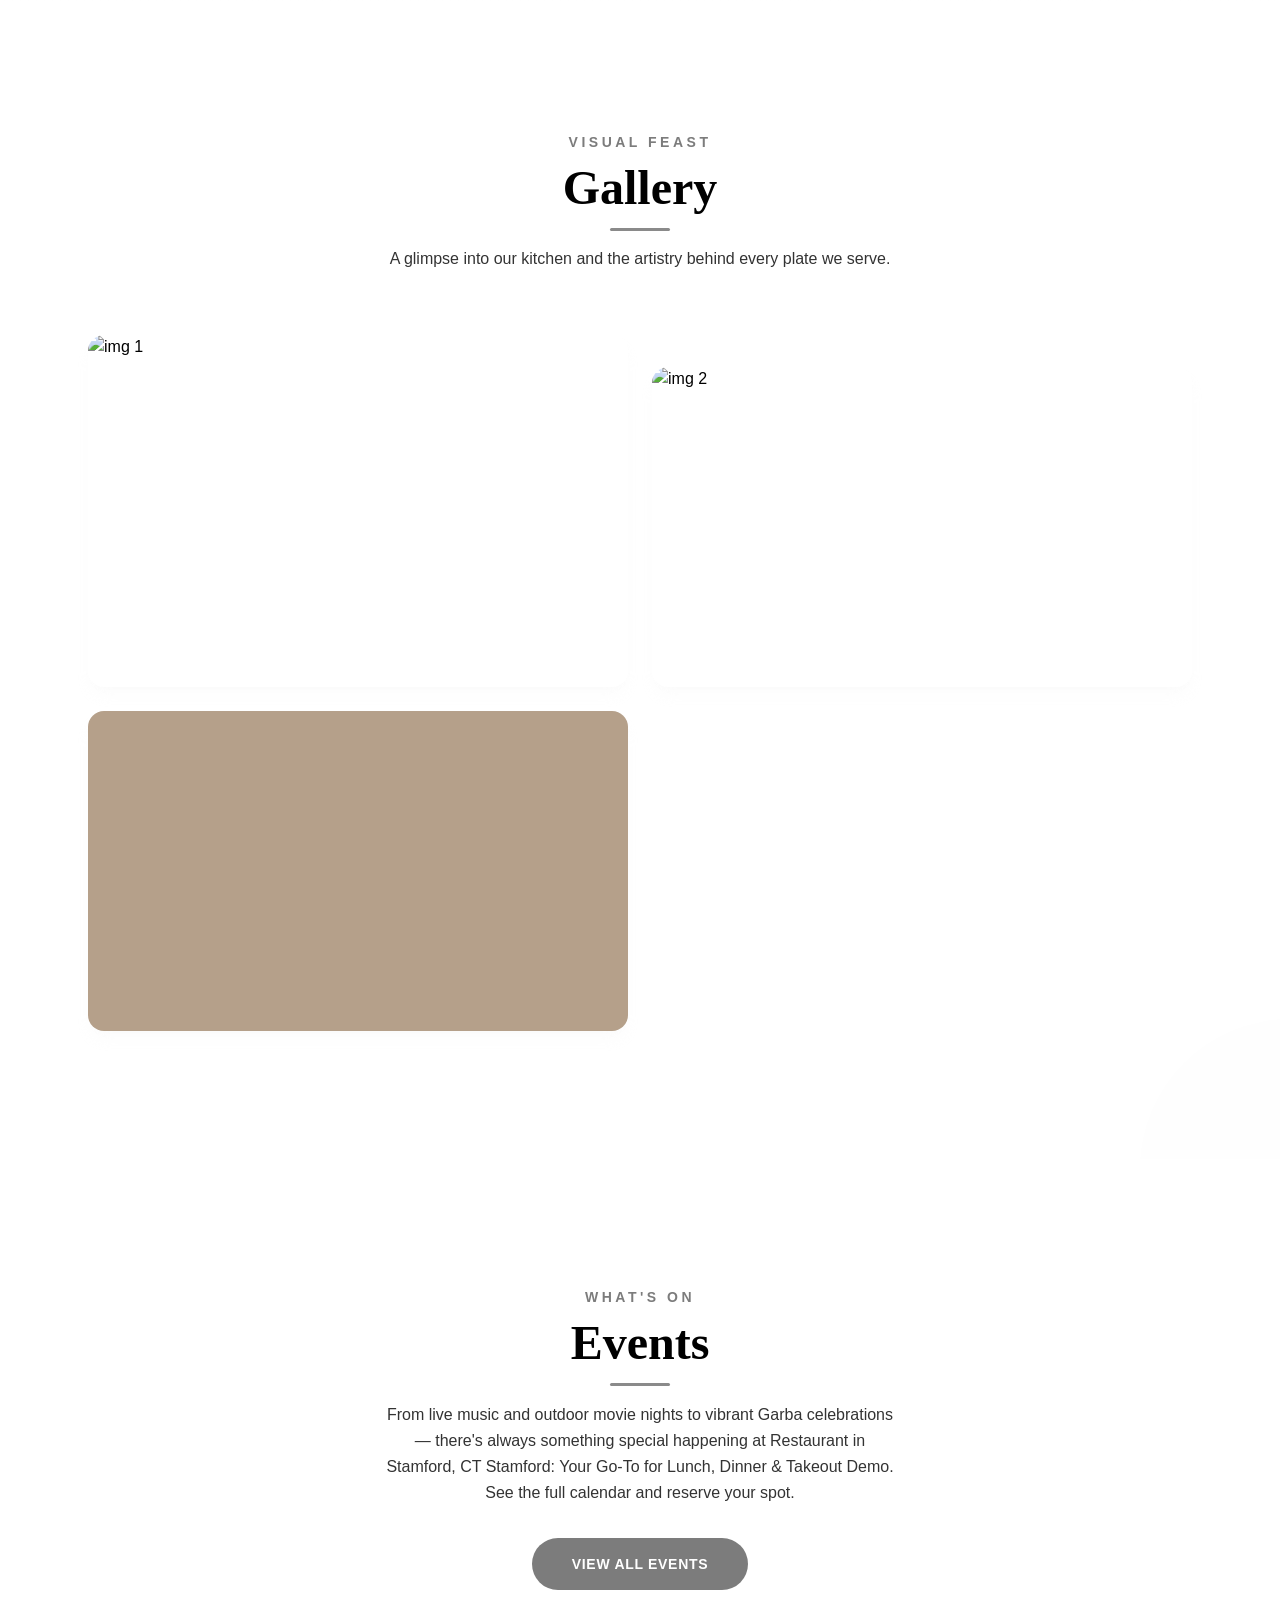
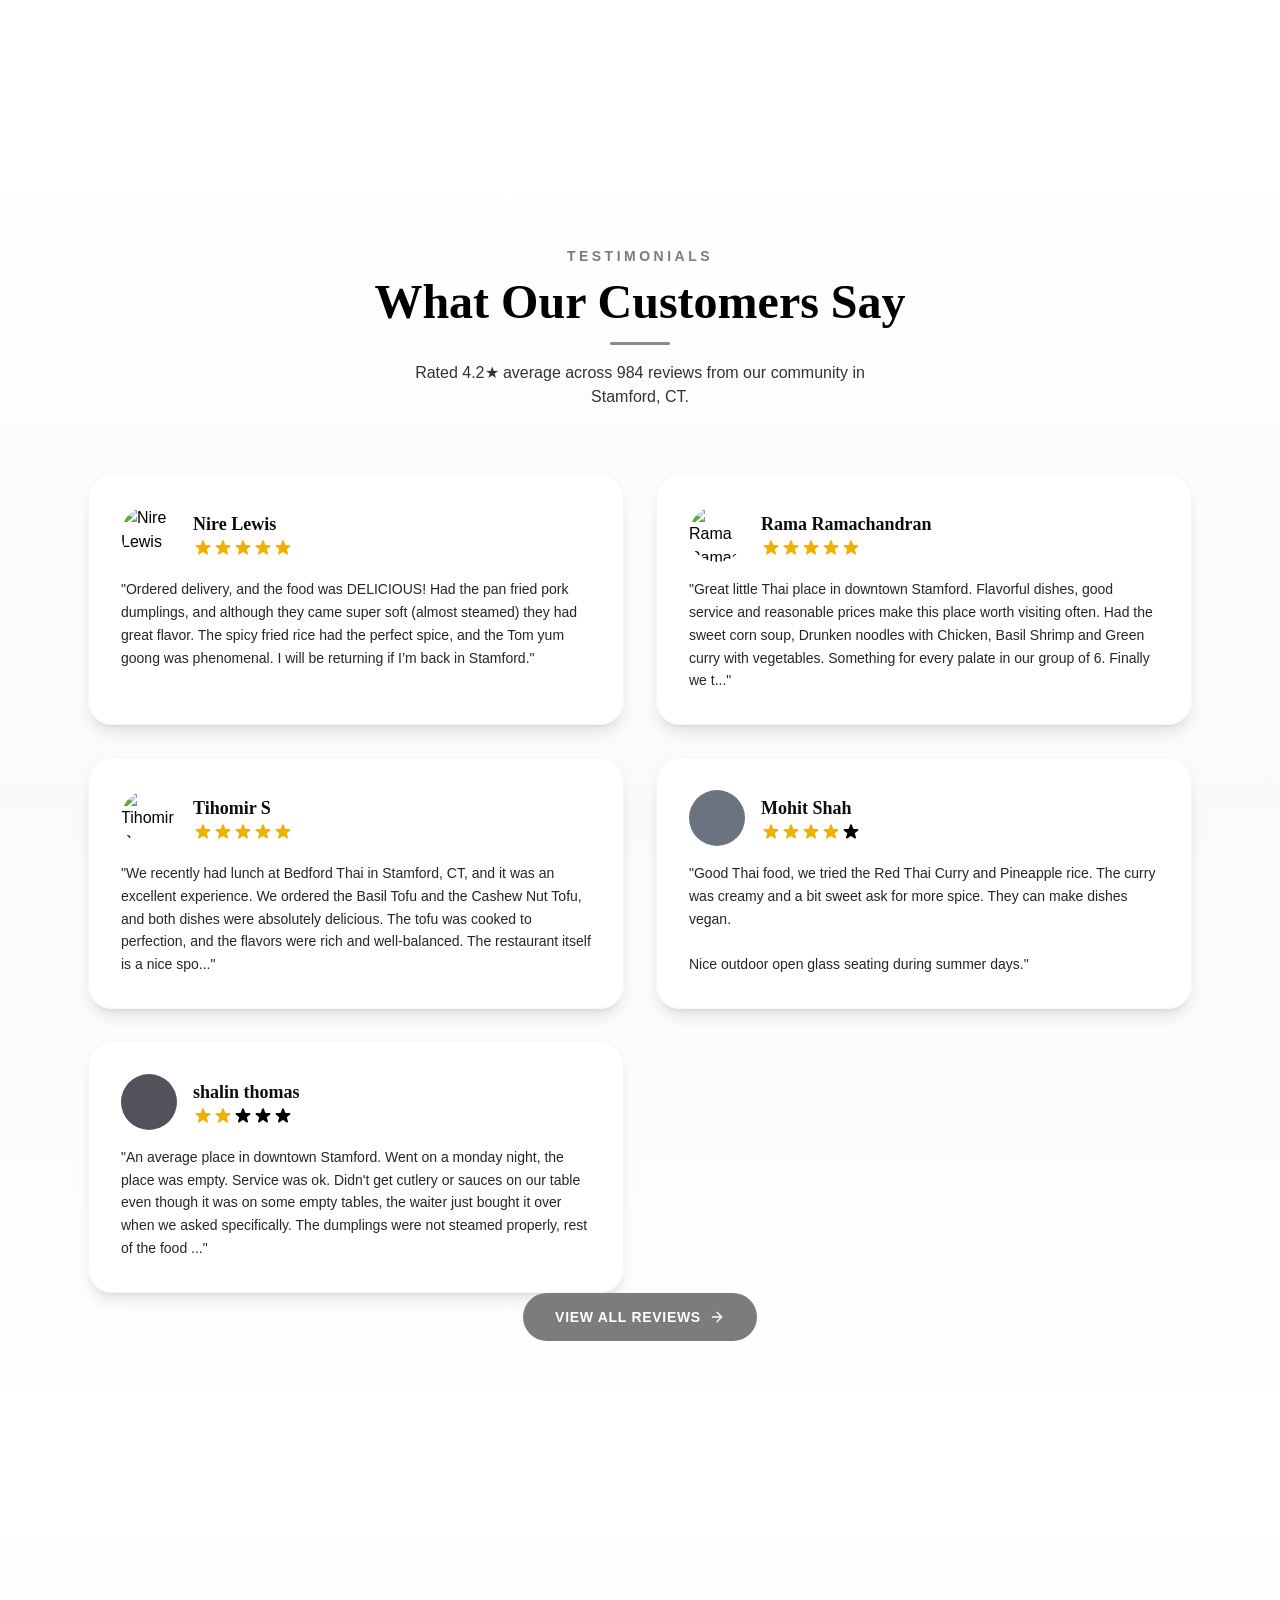
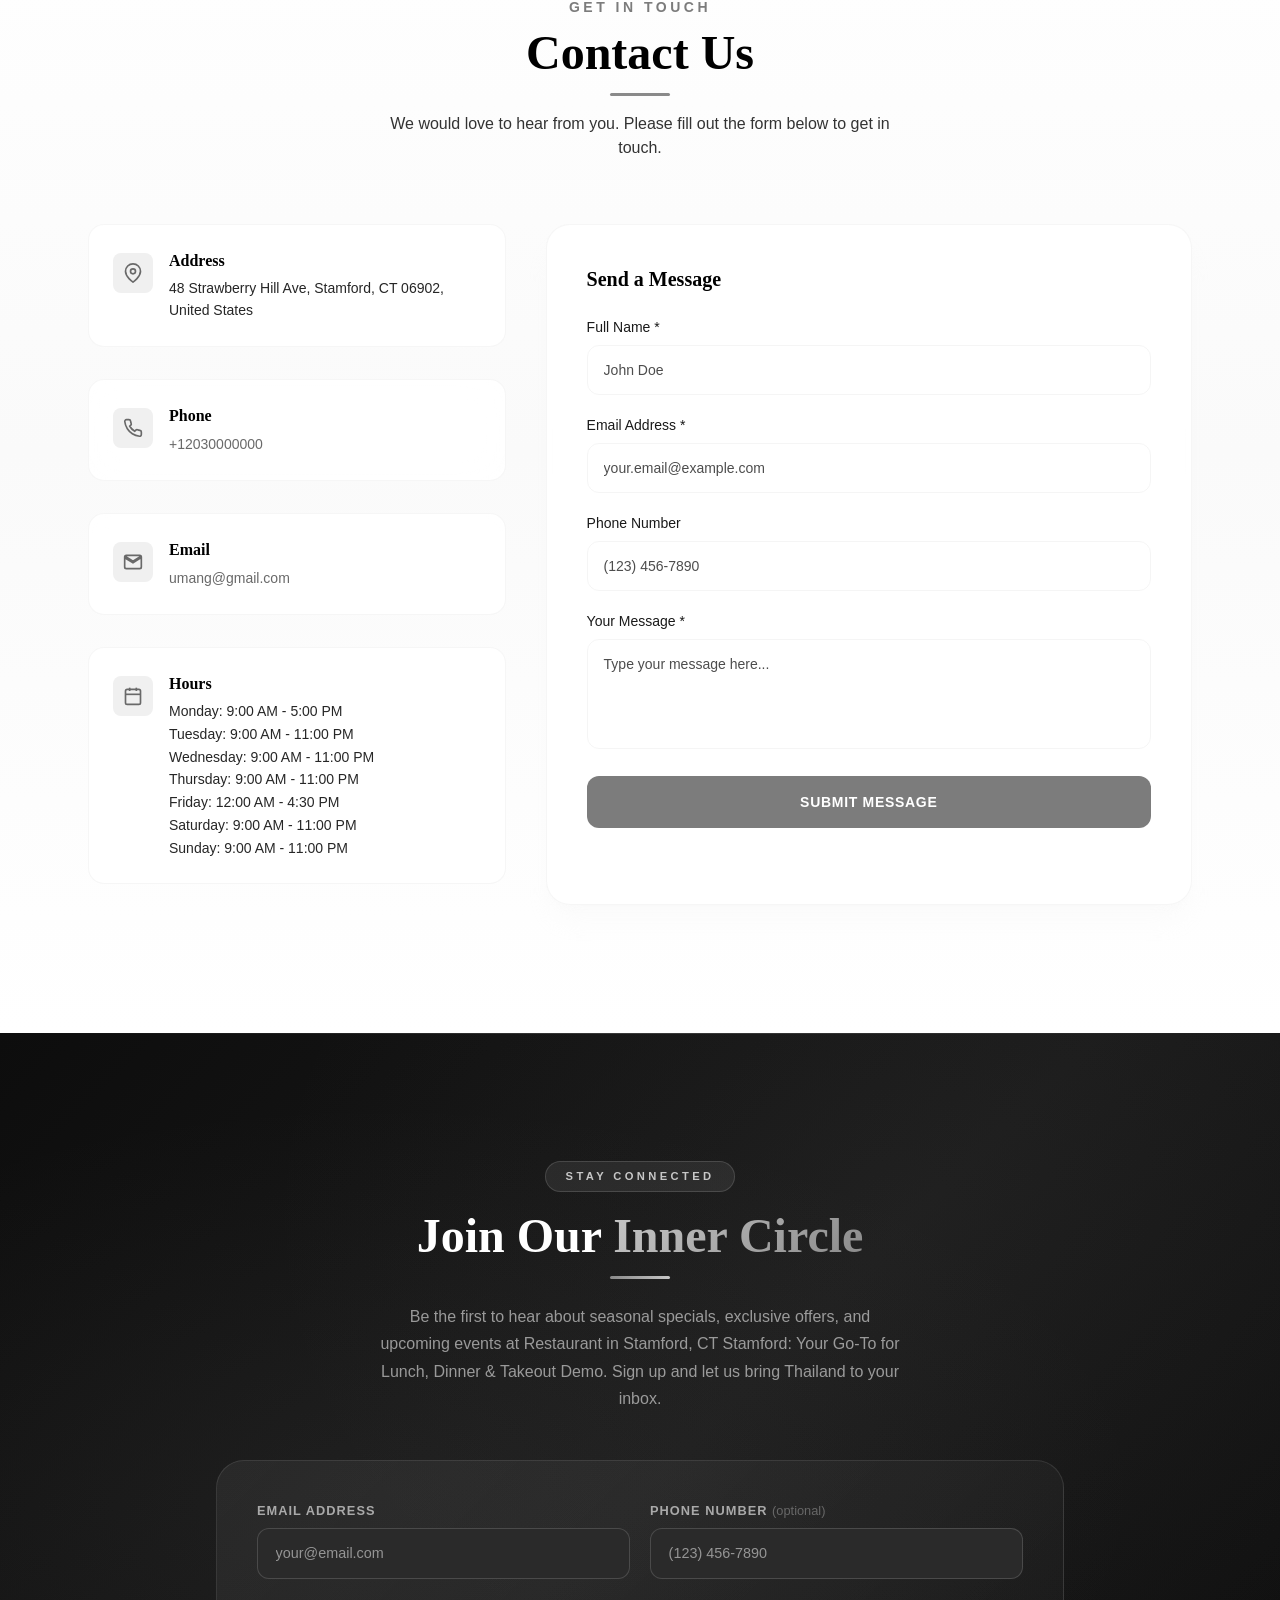
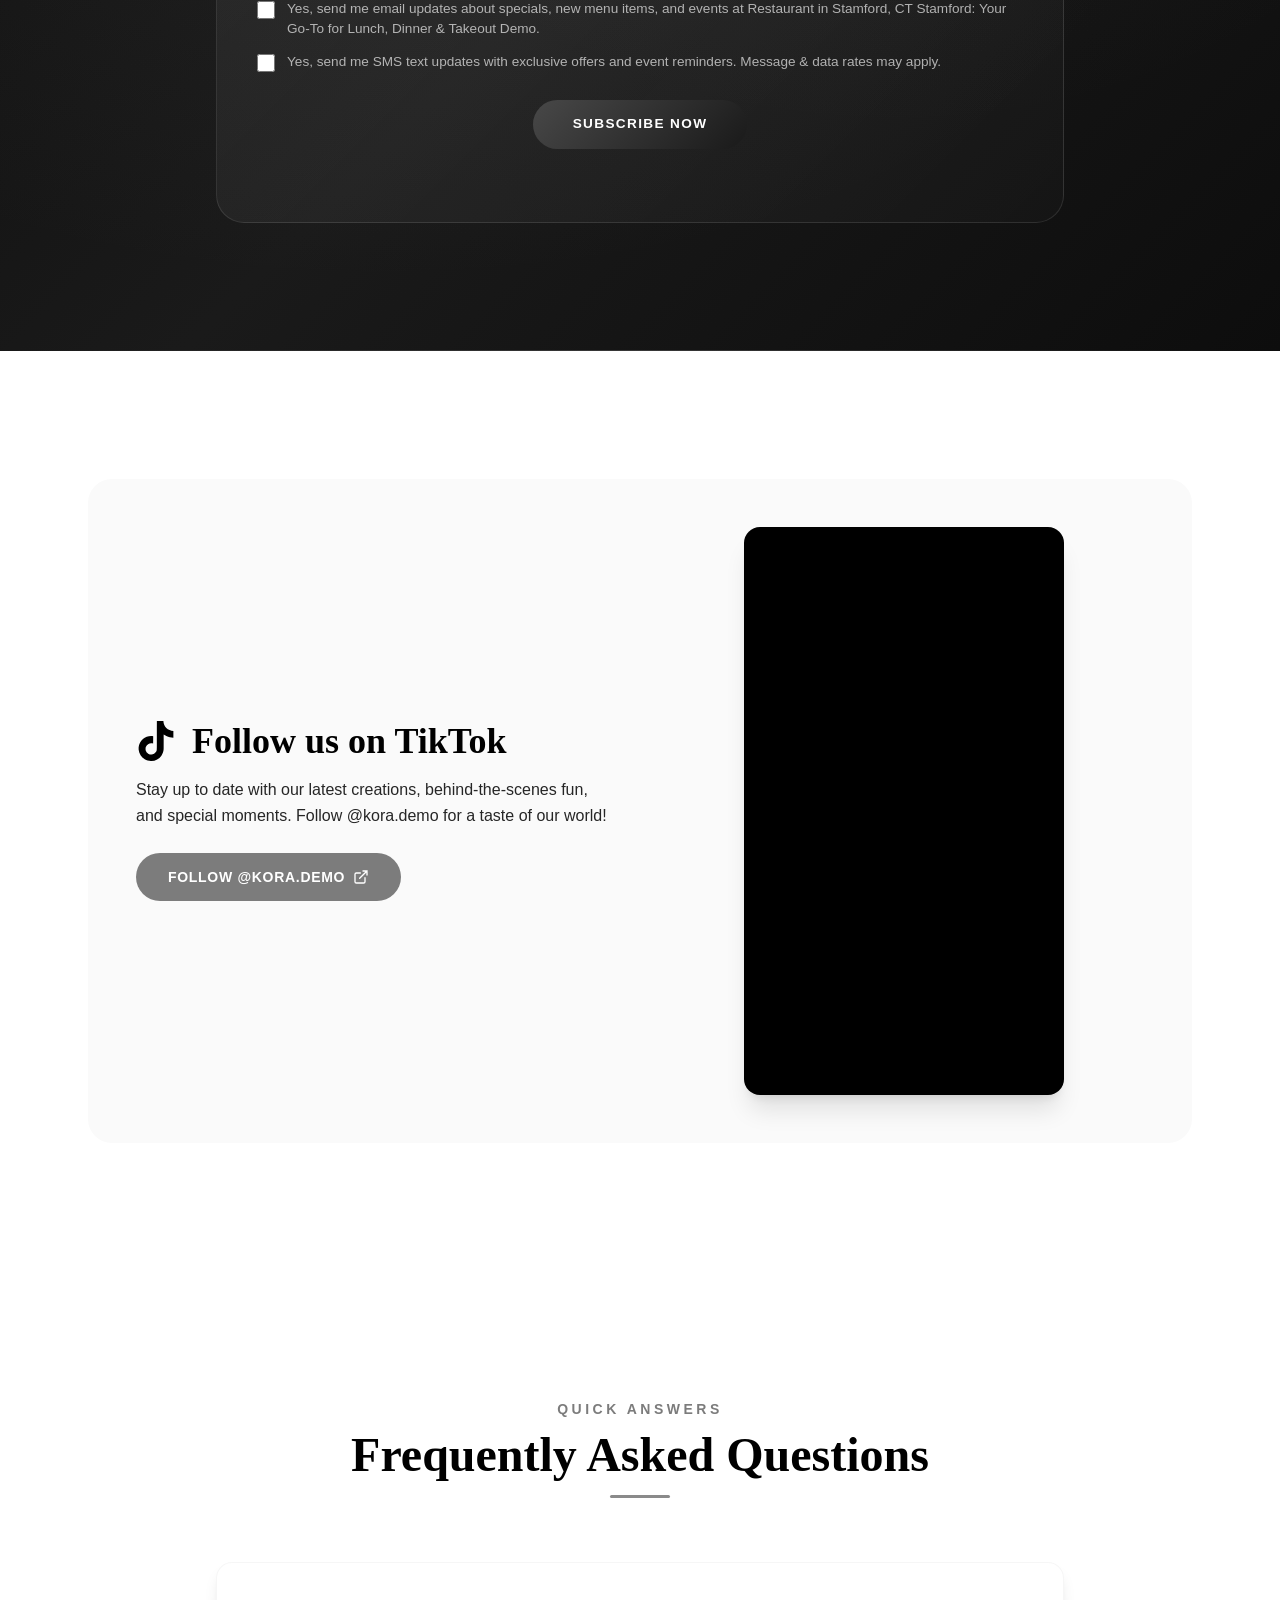
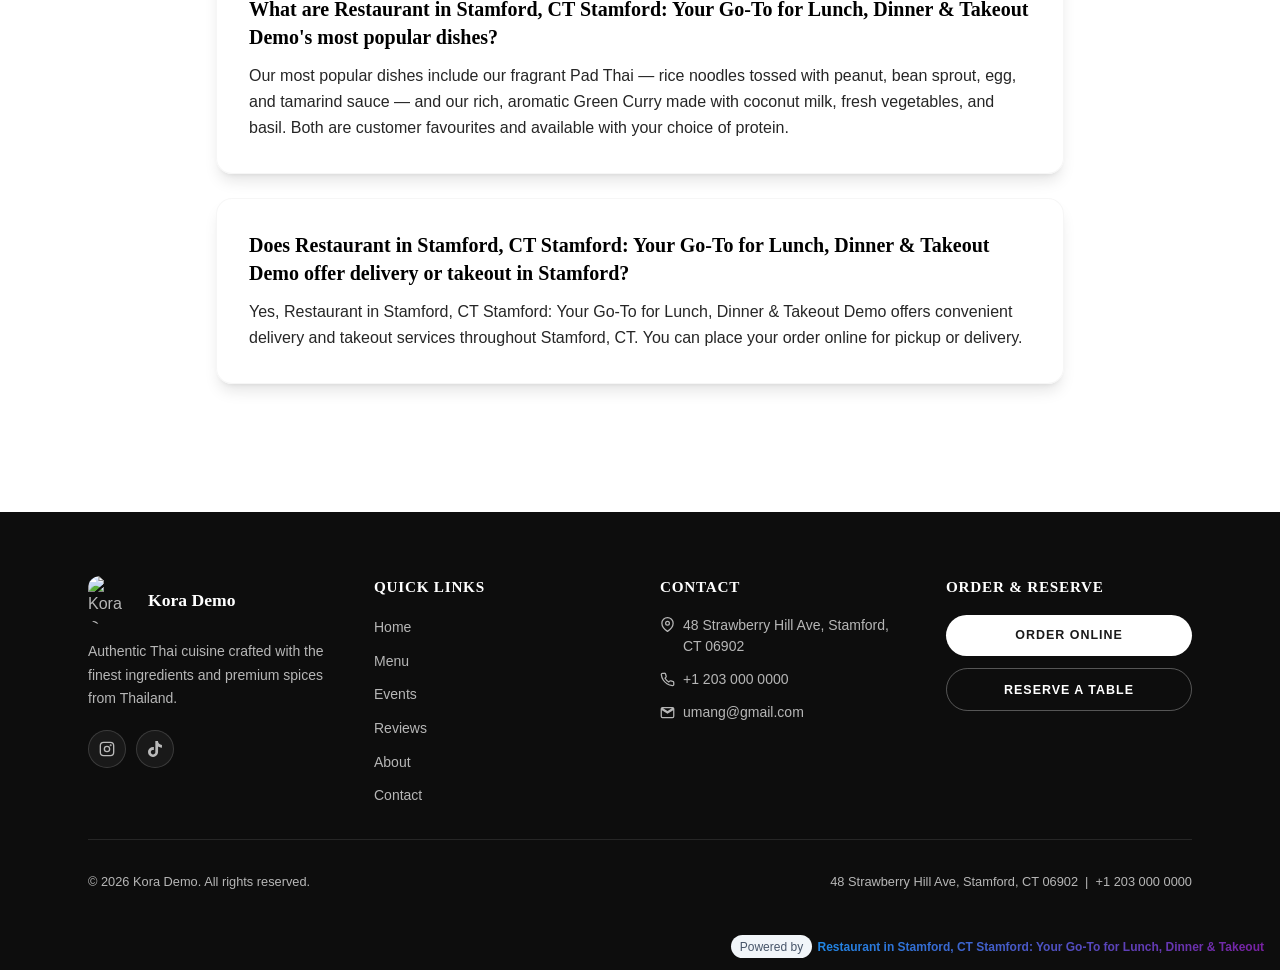
==== commit 824a5d9d: "Improve button text and border contrast to meet WCAG AA standards" ====
--- a/index.html
+++ b/index.html
@@ -175,7 +175,7 @@
 <a class="btn-primary px-10 py-4 rounded-full text-sm font-semibold uppercase tracking-wider pulse-cta" href="menu.html">
 <span>View Full Menu</span>
 </a>
-<a class="btn-outline px-10 py-4 rounded-full text-sm font-semibold uppercase tracking-wider bg-white/10 backdrop-blur-sm border-white/40 text-white hover:bg-white hover:text-brand-800 hover:border-white" href="tel:+12030000000">
+<a class="btn-outline px-10 py-4 rounded-full text-sm font-semibold uppercase tracking-wider bg-white/10 backdrop-blur-sm border-white/80 text-white hover:bg-white hover:text-ink-900 hover:border-white" href="tel:+12030000000">
 <span>Reserve a Table</span>
 </a>
 </div>
@@ -710,7 +710,7 @@
 </div>
 <!-- Submit -->
 <div style="display:flex; flex-direction:column; align-items:center; gap:1rem;">
-<button id="nl-submit-btn" onmouseout="this.style.transform='translateY(0)';this.style.boxShadow='none';" onmouseover="if(!this.disabled){this.style.transform='translateY(-2px)';this.style.boxShadow='0 12px 32px rgba(0,0,0,0.4)';}" style="display:inline-flex; align-items:center; justify-content:center; gap:0.5rem; padding:0.9rem 2.5rem; border-radius:999px; border:none; background:linear-gradient(135deg, #8a8a8a, #696969); color:#ffffff; font-size:0.85rem; font-weight:700; letter-spacing:0.1em; text-transform:uppercase; cursor:pointer; transition:all 0.3s; min-width:200px;" type="submit">
+<button id="nl-submit-btn" onmouseout="this.style.transform='translateY(0)';this.style.boxShadow='none';" onmouseover="if(!this.disabled){this.style.transform='translateY(-2px)';this.style.boxShadow='0 12px 32px rgba(0,0,0,0.4)';}" style="display:inline-flex; align-items:center; justify-content:center; gap:0.5rem; padding:0.9rem 2.5rem; border-radius:999px; border:none; background:linear-gradient(135deg, #484848, #1a1a1a); color:#ffffff; font-size:0.85rem; font-weight:700; letter-spacing:0.1em; text-transform:uppercase; cursor:pointer; transition:all 0.3s; min-width:200px;" type="submit">
 <span id="nl-submit-label">Subscribe Now</span>
 </button>
 <div id="nl-message" style="font-size:0.85rem; text-align:center; min-height:1.2em;"></div>
